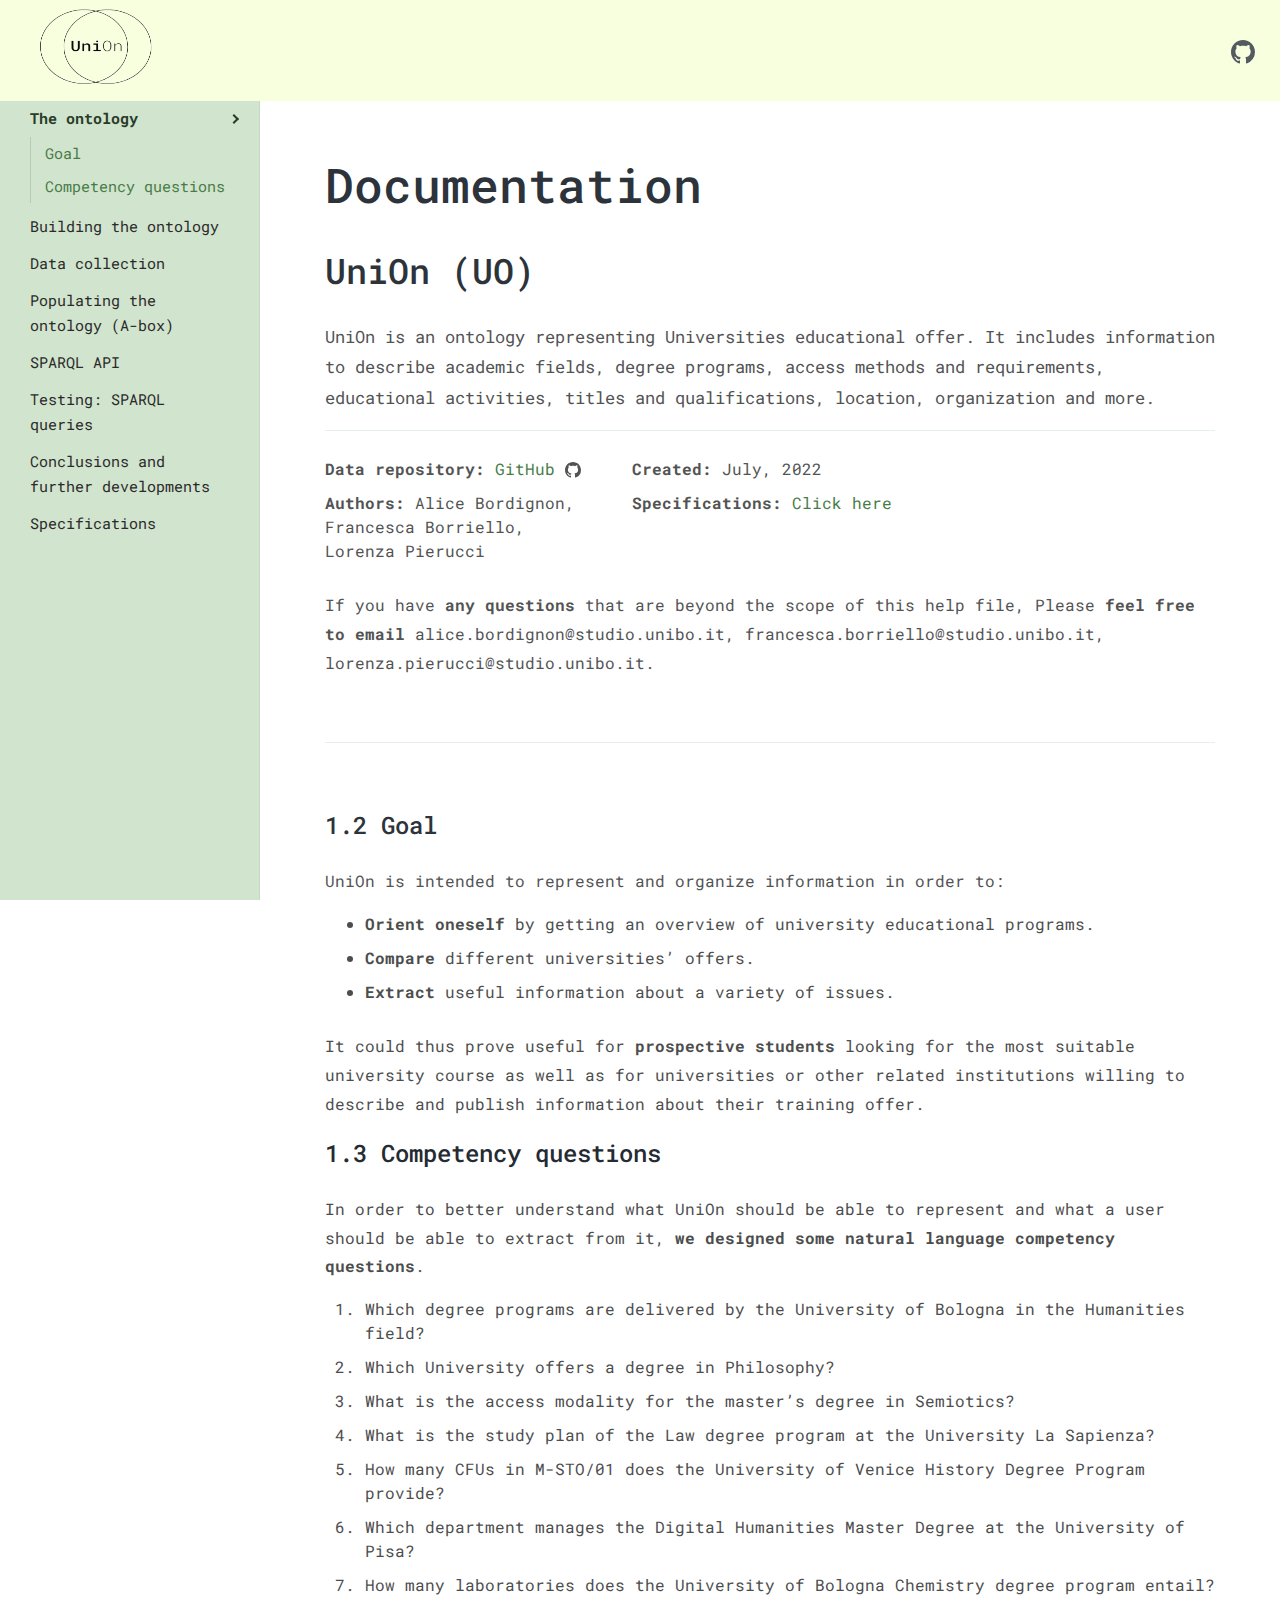
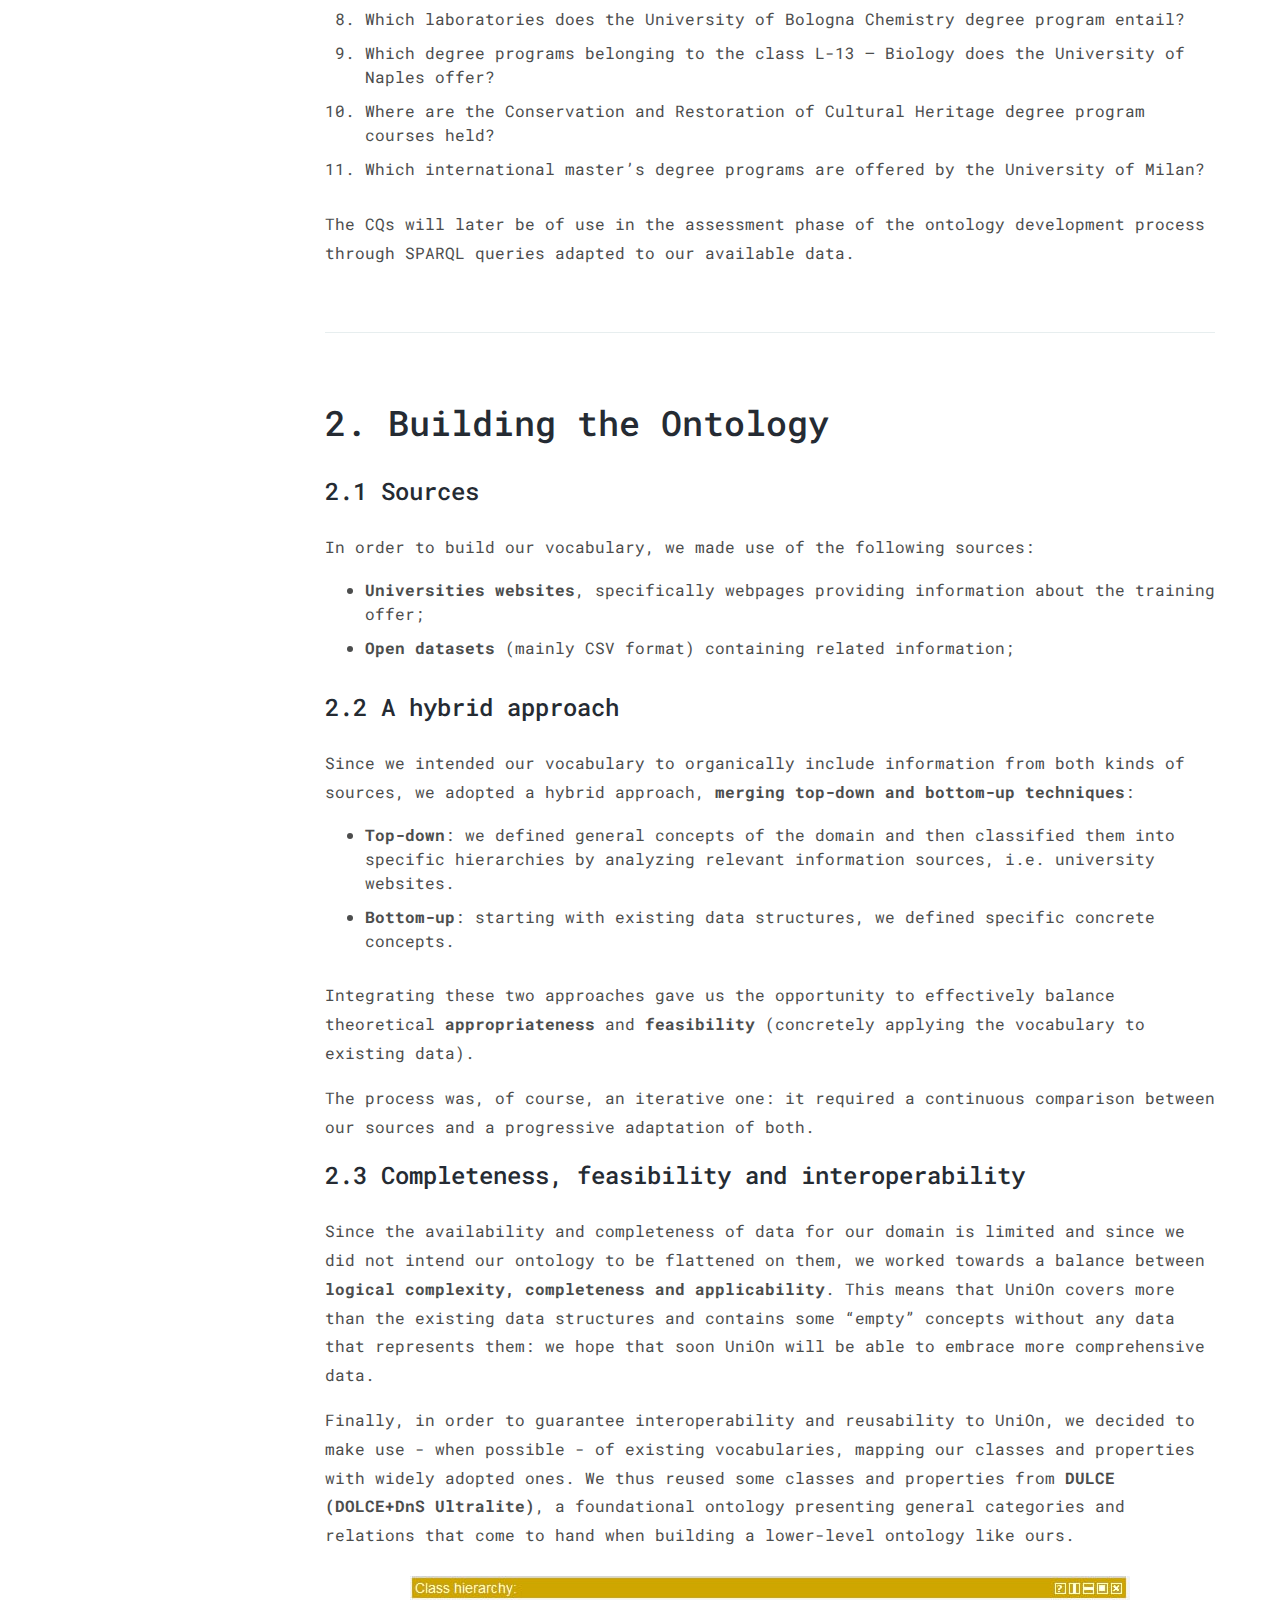
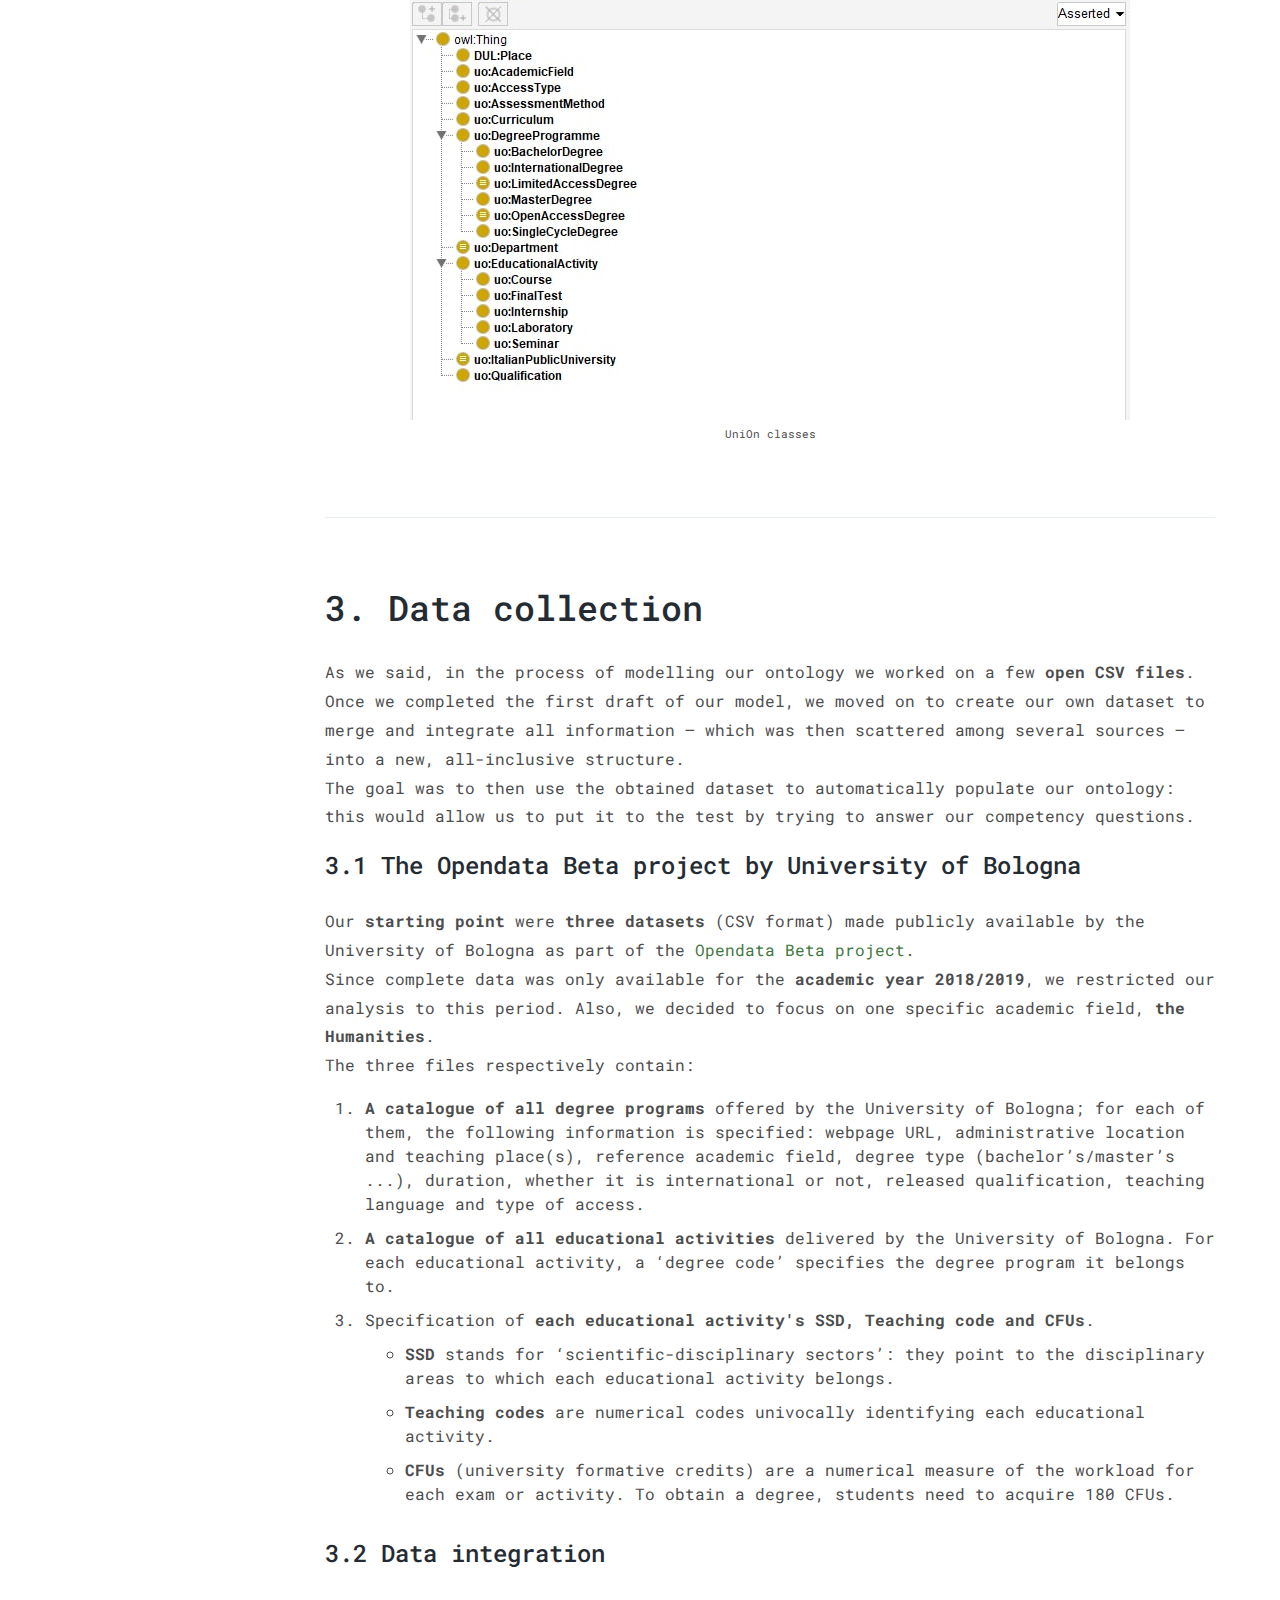
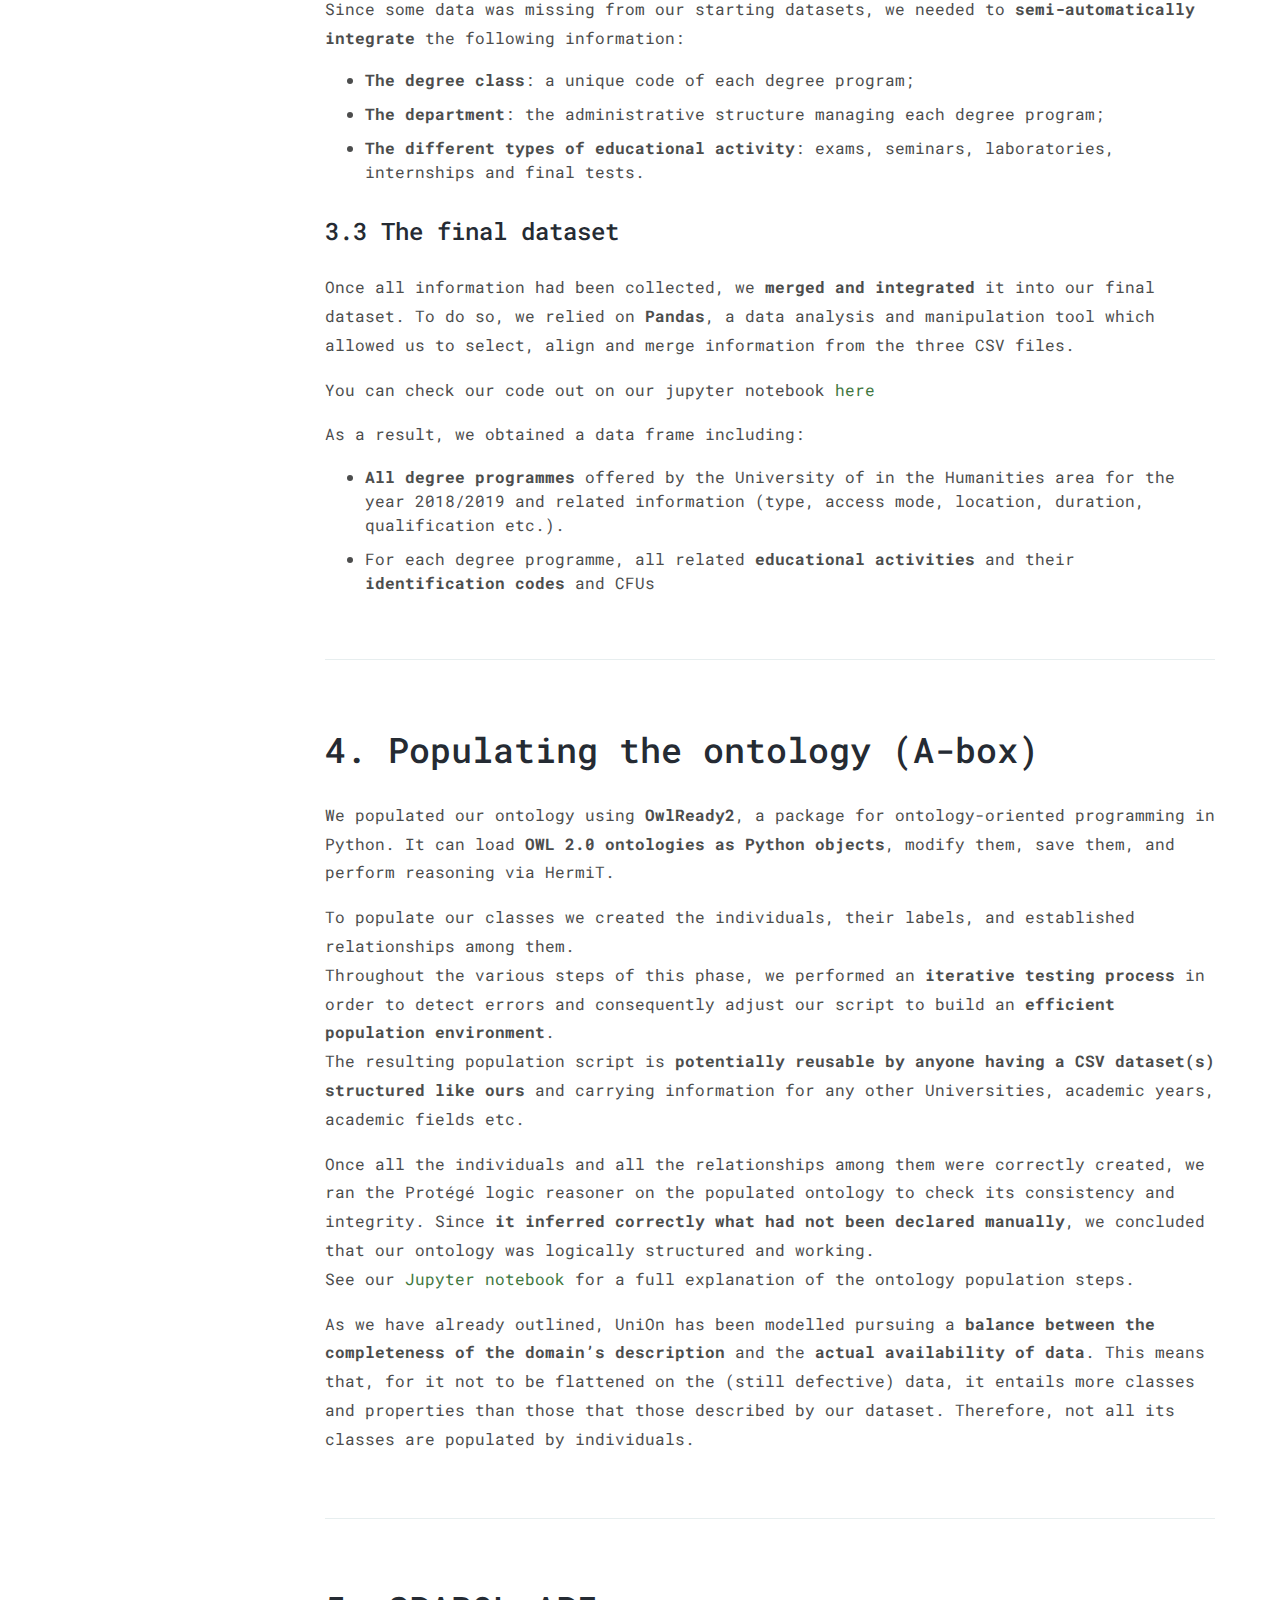
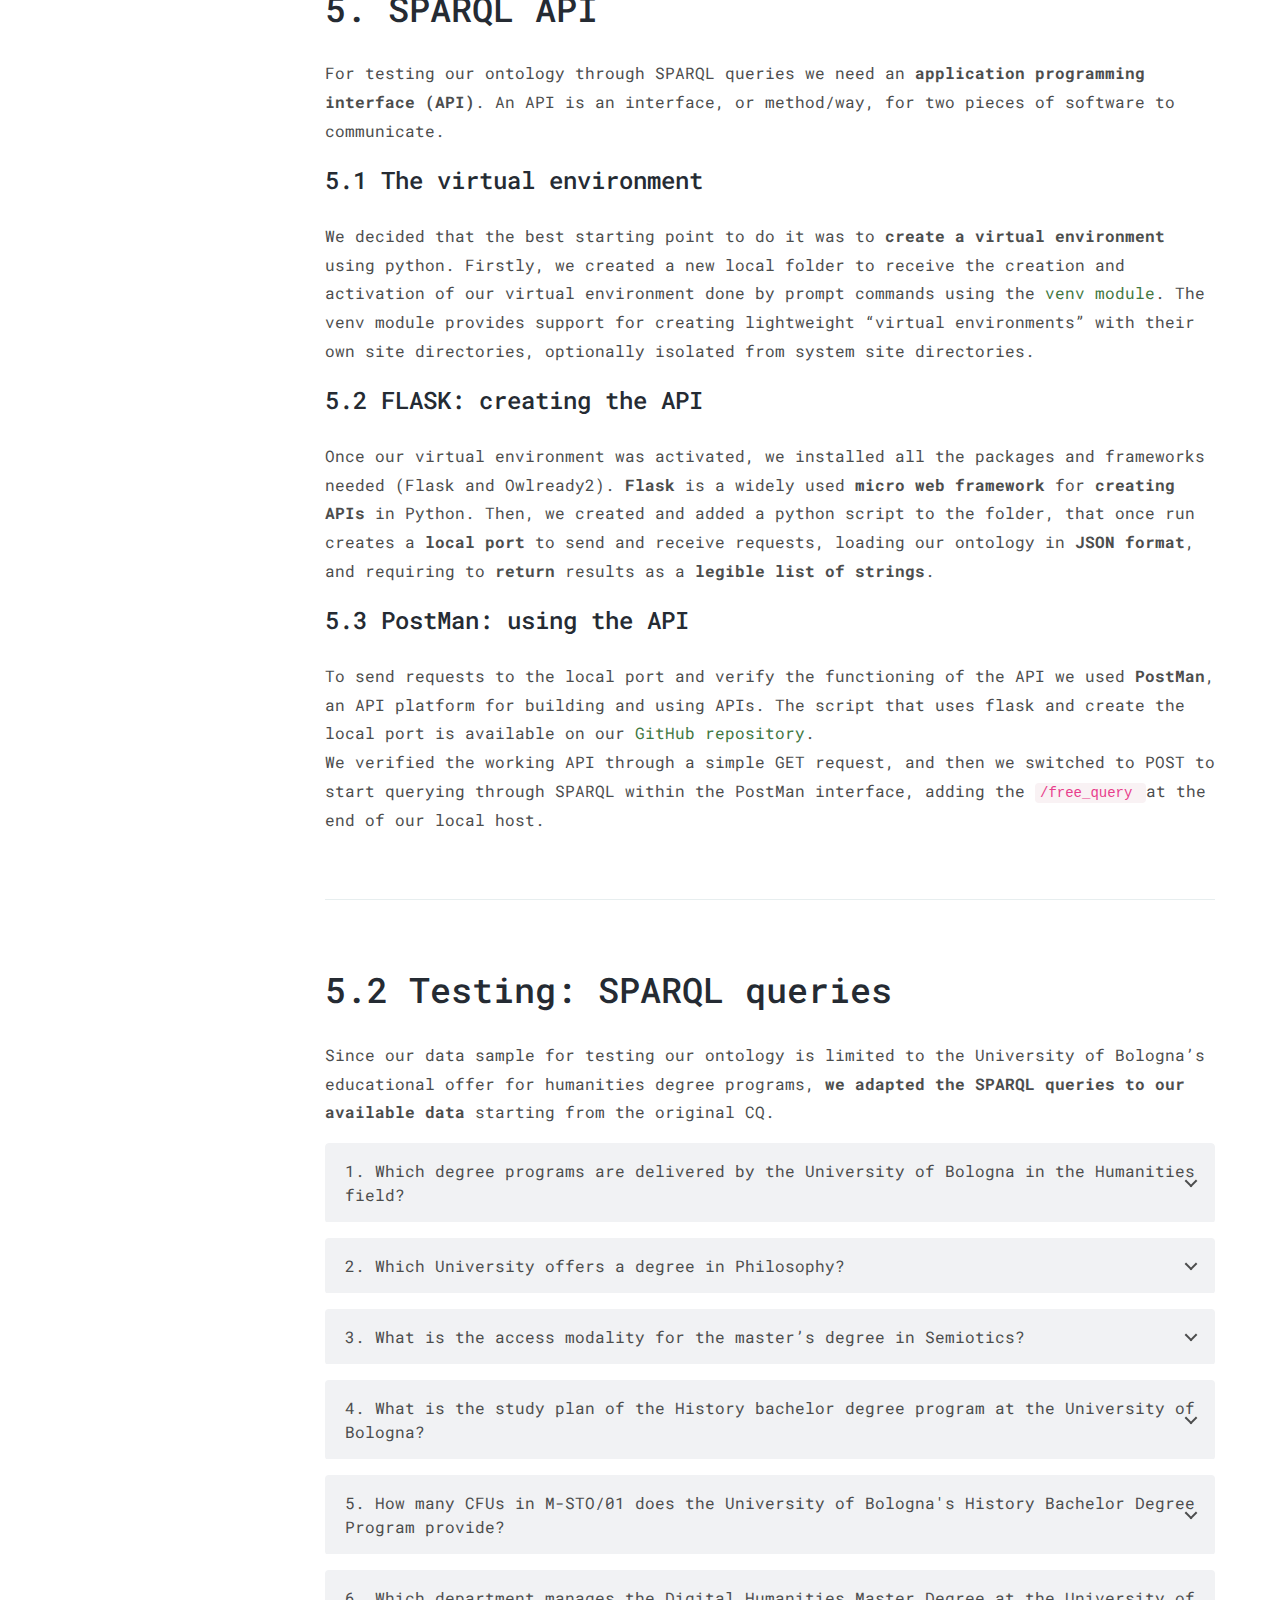
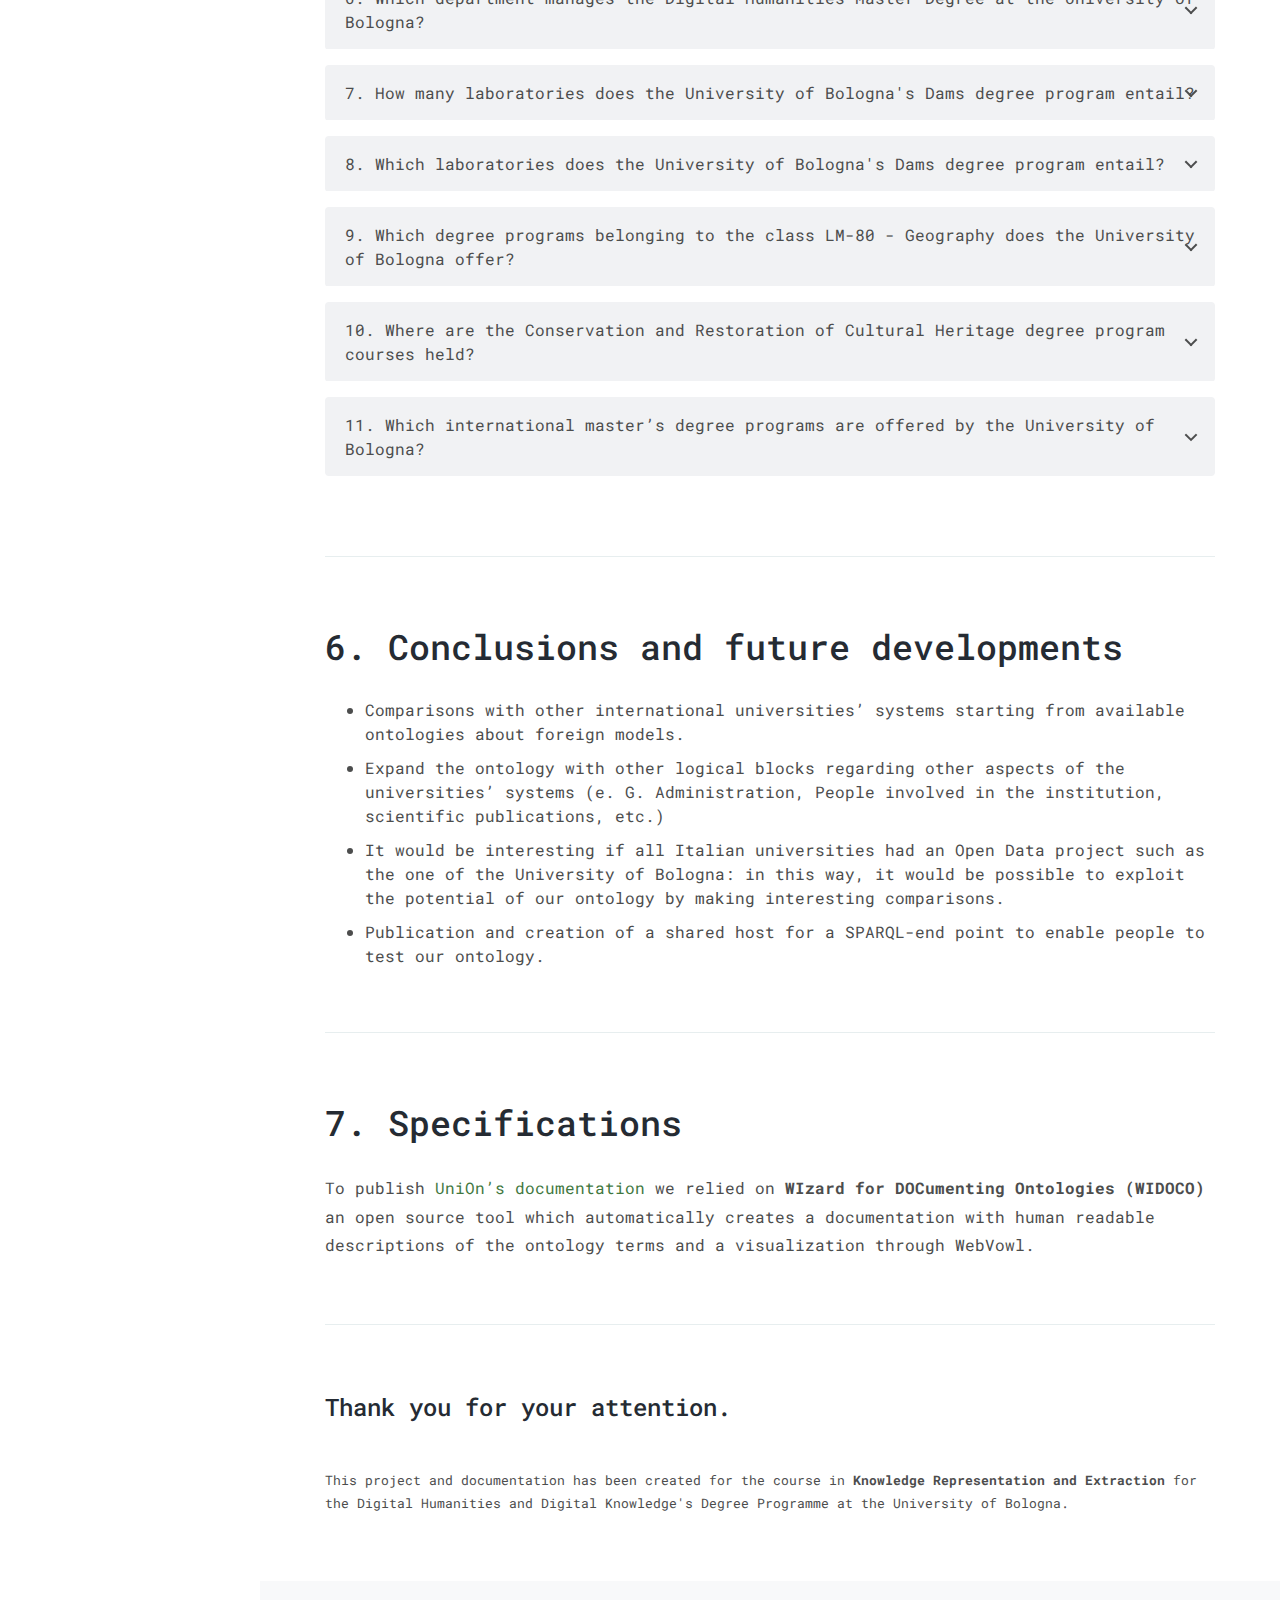
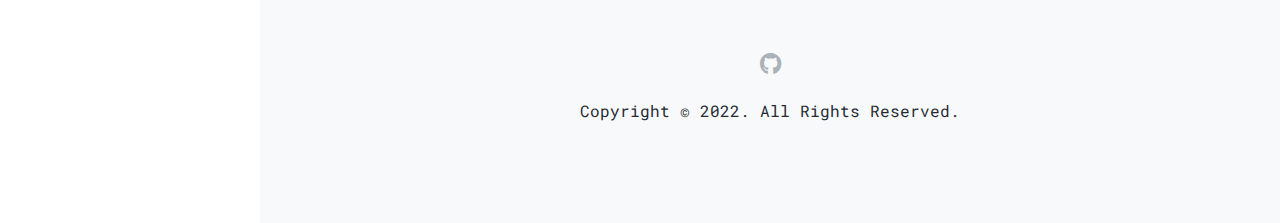
==== index.html @ f798b69e "WebSite update" ====
<!DOCTYPE html>
<html lang="en">
<head>
<meta charset="UTF-8" />
<meta http-equiv="X-UA-Compatible" content="IE=edge">
<meta name="viewport" content="width=device-width, initial-scale=1, minimum-scale=1.0, shrink-to-fit=no">
<link href="assets/images/favicon.png" rel="icon" />
<title>Documentation | UniOn, an ontology about italian universities educational offer</title>
<meta name="description" content="UniOn - an ontology about italian universities educational offer">
<meta name="author" content="harnishdesign.net">

<!-- Stylesheet
============================== -->
<!-- Bootstrap -->
<link rel="stylesheet" type="text/css" href="assets/vendor/bootstrap/css/bootstrap.min.css" />
<!-- Font Awesome Icon -->
<link rel="stylesheet" type="text/css" href="assets/vendor/font-awesome/css/all.min.css" />
<!-- Magnific Popup -->
<link rel="stylesheet" type="text/css" href="assets/vendor/magnific-popup/magnific-popup.min.css" />
<!-- Highlight Syntax -->
<link rel="stylesheet" type="text/css" href="assets/vendor/highlight.js/styles/github.css" />
<!-- Custom Stylesheet -->
<link rel="stylesheet" type="text/css" href="assets/css/stylesheet.css" />

<link rel="preconnect" href="https://fonts.googleapis.com">
<link rel="preconnect" href="https://fonts.gstatic.com" crossorigin>
<link href="https://fonts.googleapis.com/css2?family=Roboto+Mono:wght@300&display=swap" rel="stylesheet">
</head>

<body data-spy="scroll" data-target=".idocs-navigation" data-offset="125">

<!-- Preloader -->
<div class="preloader">
  <div class="lds-ellipsis">
    <div></div>
    <div></div>
    <div></div>
    <div></div>
  </div>
</div>
<!-- Preloader End -->

<!-- Document Wrapper
=============================== -->
<div id="main-wrapper">

  <!-- Header
  ============================ -->
  <header id="header" class="sticky-top">
    <!-- Navbar -->
    <nav class="primary-menu navbar navbar-expand-lg navbar-dropdown-dark">
      <div class="container-fluid">
        <!-- Sidebar Toggler -->
		<button id="sidebarCollapse" class="navbar-toggler d-block d-md-none" type="button"><span></span><span class="w-75"></span><span class="w-50"></span></button>

		<!-- Logo -->
        <a class="logo ml-md-3" href="index.html" title="UniOn"> <img src="assets/images/UniOnsenzabg.png" alt="UniOn" width="130px", height="100px", padding-left="100px";/> </a>
		<span class="text-2 ml-2"></span>


        <!-- Logo End -->

		<!-- Navbar Toggler -->
		<button class="navbar-toggler ml-auto" type="button" data-toggle="collapse" data-target="#header-nav"><span></span><span></span><span></span></button>

		<div id="header-nav" class="collapse navbar-collapse justify-content-end">
        </div>
        <ul class="social-icons social-icons-sm ml-lg-2 mr-2">
          <li class="social-icons-dribbble"><a data-toggle="tooltip" href="https://github.com/alicebordignon/UniOn" target="_blank" title="" data-original-title="GitHub"><svg xmlns="http://www.w3.org/2000/svg" width="24" height="24" fill="currentColor" class="bi bi-github" viewBox="0 0 16 16">
  <path d="M8 0C3.58 0 0 3.58 0 8c0 3.54 2.29 6.53 5.47 7.59.4.07.55-.17.55-.38 0-.19-.01-.82-.01-1.49-2.01.37-2.53-.49-2.69-.94-.09-.23-.48-.94-.82-1.13-.28-.15-.68-.52-.01-.53.63-.01 1.08.58 1.23.82.72 1.21 1.87.87 2.33.66.07-.52.28-.87.51-1.07-1.78-.2-3.64-.89-3.64-3.95 0-.87.31-1.59.82-2.15-.08-.2-.36-1.02.08-2.12 0 0 .67-.21 2.2.82.64-.18 1.32-.27 2-.27.68 0 1.36.09 2 .27 1.53-1.04 2.2-.82 2.2-.82.44 1.1.16 1.92.08 2.12.51.56.82 1.27.82 2.15 0 3.07-1.87 3.75-3.65 3.95.29.25.54.73.54 1.48 0 1.07-.01 1.93-.01 2.2 0 .21.15.46.55.38A8.012 8.012 0 0 0 16 8c0-4.42-3.58-8-8-8z"/>
</svg></a></li>
        </ul>
      </div>
    </nav>
    <!-- Navbar End -->
  </header>
  <!-- Header End -->

  <!-- Content
  ============================ -->
  <div id="content" role="main">

	<!-- Sidebar Navigation
	============================ -->
	<div class="idocs-navigation">
      <ul class="nav flex-column">
        <li class="nav-item"><a class="nav-link active" href="#idocs_start">The ontology</a>
          <ul class="nav flex-column">
            <li class="nav-item"><a class="nav-link" href="#idocs_installation">Goal</a></li>
            <li class="nav-item"><a class="nav-link" href="#idocs_html_structure">Competency questions</a></li>
          </ul>
        </li>
        <li class="nav-item"><a class="nav-link" href="#idocs_layout">Building the ontology</a>
          <ul class="nav flex-column">
			<li class="nav-item"><a class="nav-link" href="#idocs_header">Sources</a></li>
			<li class="nav-item"><a class="nav-link" href="#idocs_navbar">A hybrid approach</a></li>
			<li class="nav-item"><a class="nav-link" href="#idocs_sidebar">Completeness, feasibility and interoperability</a></li>
          </ul>
        </li>
        <li class="nav-item"><a class="nav-link" href="#idocs_content">Data collection</a>
			<ul class="nav flex-column">
            <li class="nav-item"><a class="nav-link" href="#idocs_typography">The Opendata Beta project</a></li>
            <li class="nav-item"><a class="nav-link" href="#idocs_code">Data integration</a></li>
            <li class="nav-item"><a class="nav-link" href="#idocs_table">The final dataset</a></li>
          </ul>
		</li>
        <li class="nav-item"><a class="nav-link" href="#idocs_components">Populating the ontology (A-box)</a>
        </li>
        <li class="nav-item"><a class="nav-link" href="#idocs_sparqlAPI">SPARQL API</a>
			<ul class="nav flex-column">
            <li class="nav-item"><a class="nav-link" href="#idocs_VE">The virtual environment</a></li>
            <li class="nav-item"><a class="nav-link" href="#idocs_SE">FLASK: creating the API</a></li>
            <li class="nav-item"><a class="nav-link" href="#idocs_PostMan">PostMan: using the API</a></li>
          </ul>
          <li class="nav-item"><a class="nav-link" href="#idocs_social_icon">Testing: SPARQL queries</a>
          </li>
          <li class="nav-item"><a class="nav-link" href="#idocs_conclusions">Conclusions and further developments</a>
          </li>
		      </li>
          <li class="nav-item"><a class="nav-link" href="#idocs_faq">Specifications</a>
          </li>
      </ul>

    </div>

    <!-- Docs Content
	============================ -->
    <div class="idocs-content">
      <div class="container">

        <!-- Getting Started
		============================ -->
        <section id="idocs_start">
        <h1>Documentation</h1>
        <h2>UniOn (UO)</h2>
        <p class="abstract">UniOn is an ontology representing Universities educational offer. It includes information to describe academic fields, degree programs, access methods and requirements, educational activities, titles and qualifications, location, organization and more.<p>
		<hr>
		<div class="row">
			<div class="col-sm-6 col-lg-4">
				<ul class="list-unstyled">
					<li><strong>Data repository:</strong><a href="https://github.com/alicebordignon/KRKE-RDF/tree/main/myDocumentation">    GitHub</a>
            <svg xmlns="http://www.w3.org/2000/svg" width="16" height="16" fill="currentColor" class="bi bi-github" viewBox="0 0 16 16">
              <path d="M8 0C3.58 0 0 3.58 0 8c0 3.54 2.29 6.53 5.47 7.59.4.07.55-.17.55-.38 0-.19-.01-.82-.01-1.49-2.01.37-2.53-.49-2.69-.94-.09-.23-.48-.94-.82-1.13-.28-.15-.68-.52-.01-.53.63-.01 1.08.58 1.23.82.72 1.21 1.87.87 2.33.66.07-.52.28-.87.51-1.07-1.78-.2-3.64-.89-3.64-3.95 0-.87.31-1.59.82-2.15-.08-.2-.36-1.02.08-2.12 0 0 .67-.21 2.2.82.64-.18 1.32-.27 2-.27.68 0 1.36.09 2 .27 1.53-1.04 2.2-.82 2.2-.82.44 1.1.16 1.92.08 2.12.51.56.82 1.27.82 2.15 0 3.07-1.87 3.75-3.65 3.95.29.25.54.73.54 1.48 0 1.07-.01 1.93-.01 2.2 0 .21.15.46.55.38A8.012 8.012 0 0 0 16 8c0-4.42-3.58-8-8-8z"/></svg>

            </li>
					<li><strong>Authors:</strong>   Alice Bordignon, Francesca Borriello, Lorenza Pierucci</a></li>
				</ul>
			</div>
			<div class="col-sm-6 col-lg-4">
				<ul class="list-unstyled">
					<li><strong class="font-weight-700">Created:</strong> July, 2022</li>
					<li><strong>Specifications:</strong>  <a href="./myDocumentation/index-en.html">Click here</a></li>
				</ul>
			</div>
		</div>
        <p>If you have <b>any questions</b> that are beyond the scope of this help file, Please <b>feel free to email</b> alice.bordignon@studio.unibo.it, francesca.borriello@studio.unibo.it, lorenza.pierucci@studio.unibo.it</a>.</p>
        </section>

		<hr class="divider">

        <!-- Installation
		============================ -->
        <section id="idocs_installation">
          <h4>1.2 Goal</h4>
          <p>UniOn is intended to represent and organize information in order to:</p>
            <ul>
                <li><b>Orient oneself</b> by getting an overview of university educational programs.</li>
                <li><b>Compare</b> different universities’ offers.</li>
                <li><b>Extract</b> useful information about a variety of issues.</li>
            </ul>
          <p>It could thus prove useful for <b>prospective students</b> looking for the most suitable university course as well as for universities or other related institutions willing to describe and publish information about their training offer.
          </p>
        </section>

        <!-- HTML Structure
		============================ -->
        <section id="idocs_html_structure">
          <h4>1.3 Competency questions</h4>
          <p>In order to better understand what UniOn should be able to represent and what a user should be able to extract from it, <b>we designed some natural language competency questions</b>.</p>
          <ol>
            <li>Which degree programs are delivered by the University of Bologna in the Humanities field?</li>
            <li>Which University offers a degree in Philosophy?</li>
            <li>What is the access modality for the master’s degree in Semiotics?</li>
            <li>What is the study plan of the Law degree program at the University La Sapienza?</li>
            <li>How many CFUs in M-STO/01 does the University of Venice History Degree Program provide?</li>
            <li>Which department manages the Digital Humanities Master Degree at the University of Pisa?</li>
            <li>How many laboratories does the University of Bologna Chemistry degree program entail?</li>
            <li>Which laboratories does the University of Bologna Chemistry degree program entail?</li>
            <li>Which degree programs belonging to the class L-13 – Biology does the University of Naples offer?</li>
            <li>Where are the Conservation and Restoration of Cultural Heritage degree program courses held?</li>
            <li>Which international master’s degree programs are offered by the University of Milan?</li>
          </ol>
          <p>The CQs will later be of use in the assessment phase of the ontology development process through SPARQL queries adapted to our available data.</p>
        </section>

		<hr class="divider">

		<!-- Layout
		============================ -->
        <section id="idocs_layout">
          <h2>2. Building the Ontology</h2>
        </section>

        <!-- Header
		============================ -->
        <section id="idocs_header">
          <h4>2.1 Sources</h4>
          <p>In order to build our vocabulary, we made use of the following sources:</p>
          <ul>
            <li><b>Universities websites</b>, specifically webpages providing information about the training offer;</li>
            <li><b>Open datasets</b> (mainly CSV format) containing related information;</li>
          </ul>

        </section>

		<!-- Navbar
		============================ -->
        <section id="idocs_navbar">
          <h4>2.2 A hybrid approach</h4>
		  <p>Since we intended our vocabulary to organically include information from both kinds of sources, we adopted a hybrid approach, <b>merging top-down and bottom-up techniques</b>:</p>
		  <ul>
        <li><b>Top-down</b>: we defined general concepts of the domain and then classified them into specific hierarchies by analyzing relevant information sources, i.e. university websites.</li>
        <li><b>Bottom-up</b>: starting with existing data structures, we defined specific concrete concepts.</li>
      </ul>
      <p>Integrating these two approaches gave us the opportunity to effectively balance theoretical <b>appropriateness</b> and <b>feasibility</b> (concretely applying the vocabulary to existing data). </p>
      <p>The process was, of course, an iterative one: it required a continuous comparison between our sources and a progressive adaptation of both. </p>
        </section>


		<!-- Sidebar
		============================ -->
        <section id="idocs_sidebar">
          <h4>2.3 Completeness, feasibility and interoperability</h4>
          <p>Since the availability and completeness of data for our domain is limited and since we did not intend our ontology to be flattened on them, we worked towards a balance between <b>logical complexity, completeness and applicability</b>. This means that UniOn covers more than the existing data structures and contains some “empty” concepts without any data that represents them: we hope that soon UniOn will be able to embrace more comprehensive data.</p>
          <p>Finally, in order to guarantee interoperability and reusability to UniOn, we decided to make use - when possible - of existing vocabularies, mapping our classes and properties with widely adopted ones. We thus reused some classes and properties from <b>DULCE (DOLCE+DnS Ultralite)</b>, a foundational ontology presenting general categories and relations that come to hand when building a lower-level ontology like ours. </p>
		    </section>
        <div class=image>
           <img src="assets/images/ontologyclasses.jpg" alt="UniOn Classes">
           <figcaption>UniOn classes</figcaption>
       </div>

		<hr class="divider">

		<!-- Content
		============================ -->
        <section id="idocs_content">
          <h2>3. Data collection</h2>
          <p> As we said, in the process of modelling our ontology we worked on a few <b>open CSV files</b>. Once we completed the first draft of our model, we moved on to create our own dataset to merge and integrate all information – which was then scattered among several sources – into a new, all-inclusive structure. <br>
            The goal was to then use the obtained dataset to automatically populate our ontology: this would allow us to put it to the test by trying to answer our competency questions.</p>
        </section>

		<!-- Typography
		============================ -->
		<section id="idocs_typography">
		  <h4>3.1 The Opendata Beta project by University of Bologna</h4>
		  <p>Our <b>starting point</b> were <b>three datasets</b> (CSV format) made publicly available by the University of Bologna as part of the <a href="https://dati.unibo.it/dataset">Opendata Beta project</a>. <br>
        Since complete data was only available for the <b>academic year 2018/2019</b>, we restricted our analysis to this period. Also, we decided to focus on one specific academic field, <b>the Humanities</b>.<br>
        The three files respectively contain:</p>
      <ol>
        <li><b>A catalogue of all degree programs</b> offered by the University of Bologna; for each of them, the following information is specified: webpage URL, administrative location and teaching place(s), reference academic field, degree type (bachelor’s/master’s ...), duration, whether it is international or not, released qualification, teaching language and type of access.</li>
        <li><b>A catalogue of all educational activities</b> delivered by the University of Bologna. For each educational activity, a ‘degree code’ specifies the degree program it belongs to.</li>
        <li>Specification of <b>each educational activity's SSD, Teaching code and CFUs</b>.</li>
            <ul>
              <li><b>SSD</b> stands for ‘scientific-disciplinary sectors’: they point to the disciplinary areas to which each educational activity belongs.</li>
              <li><b>Teaching codes</b> are numerical codes univocally identifying each educational activity.</li>
              <li><b>CFUs</b> (university formative credits) are a numerical measure of the workload for each exam or activity. To obtain a degree, students need to acquire 180 CFUs.</li>
            </ul>
        </li>
		</section>

		<!-- Code
		============================ -->
		<section id="idocs_code">
		  <h4>3.2 Data integration</h4>
		  <p>Since some data was missing from our starting datasets, we needed to <b>semi-automatically integrate</b> the following information:</p>
        <ul>
          <li><b>The degree class</b>: a unique code of each degree program;</li>
          <li><b>The department</b>: the administrative structure managing each degree program;</li>
          <li><b>The different types of educational activity</b>: exams, seminars, laboratories, internships and final tests.</li>
        </ul>
      </section>

		<!-- Table
		============================ -->
		<section id="idocs_table">
		<h4>3.3 The final dataset</h4>
		<p>Once all information had been collected, we <b>merged and integrated</b> it into our final dataset. To do so, we relied on <b>Pandas</b>, a data analysis and manipulation tool which allowed us to select, align and merge information from the three CSV files.</p>
    <p>You can check our code out on our jupyter notebook <a href="https://github.com/alicebordignon/KRKE-RDF/blob/main/DataCollection.ipynb">here</a>
		<p>As a result, we obtained a data frame including:</p>
    <ul>
      <li><b>All degree programmes</b> offered by the University of in the Humanities area for the year 2018/2019 and related information (type, access mode, location, duration, qualification etc.).</li>
      <li>For each degree programme, all related <b>educational activities</b> and their <b>identification codes</b> and CFUs</li>
    </ul>
</section>

		<hr class="divider">

		  <!-- Components
		  ============================ -->
		  <section id="idocs_components">
            <h2>4. Populating the ontology (A-box)</h2>
			<p>We populated our ontology using <b>OwlReady2</b>, a package for ontology-oriented programming in Python. It can load <b>OWL 2.0 ontologies as Python objects</b>, modify them, save them, and perform reasoning via HermiT.
      </p>
			<p>To populate our classes we created the individuals, their labels, and established relationships among them. <br>Throughout the various steps of this phase, we performed an <b>iterative testing process</b> in order to detect errors and consequently adjust our script to build an <b>efficient population environment</b>. <br>
        The resulting population script is <b>potentially reusable by anyone having a CSV dataset(s) structured like ours</b> and carrying information for any other Universities, academic years, academic fields etc.</p>
			<p>Once all the individuals and all the relationships among them were correctly created, we ran the Protégé logic reasoner on the populated ontology to check its consistency and integrity. Since <b>it inferred correctly what had not been declared manually</b>, we concluded that our ontology was logically structured and working.</br>
      See our <a href="https://github.com/alicebordignon/KRKE-RDF/blob/main/OntologyPopulation.ipynb">Jupyter notebook</a> for a full explanation of the ontology population steps.</p>
      <p>As we have already outlined, UniOn has been modelled pursuing a <b>balance between the completeness of the domain’s description</b> and the <b>actual availability of data</b>. This means that, for it not to be flattened on the (still defective) data, it entails more classes and properties than those that those described by our dataset. Therefore, not all its classes are populated by individuals.</p>
    </section>

    		<hr class="divider">
		  <!-- SPARQL
		  ============================ -->
		  <section id="idocs_sparqlAPI">
            <h2>5. SPARQL API</h2>
            <p> For testing our ontology through SPARQL queries we need an <b>application programming interface (API)</b>. An API is an interface, or method/way, for two pieces of software to communicate.
            </p>

  </section>
    <section id="idocs_VE">
			<h4>5.1 The virtual environment</h4>
      <p>We decided that the best starting point to do it was to <b>create a virtual environment</b> using python. Firstly, we created a new local folder to receive the creation and activation of our virtual environment done by prompt commands using the <a href="https://docs.python.org/3/library/venv.html">venv module</a>. The venv module provides support for creating lightweight “virtual environments” with their own site directories, optionally isolated from system site directories.
    </p>
    </section>
    <section id="idocs_SE">
      <h4>5.2 FLASK: creating the API</h4>
      <p>Once our virtual environment was activated, we installed all the packages and frameworks needed (Flask and Owlready2). <b>Flask</b> is a widely used <b>micro web framework</b> for <b>creating APIs</b> in Python. Then, we created and added a python script to the folder, that once run creates a <b>local port</b> to send and receive requests, loading our ontology in <b>JSON format</b>, and requiring to <b>return</b> results as a <b>legible list of strings</b>.
      </p>
    </section>
    <section id="idocs_PostMan">
			<h4>5.3 PostMan: using the API</h4>
      <p>To send requests to the local port and verify the functioning of the API we used <b>PostMan</b>, an API platform for building and using APIs. The script that uses flask and create the local port is available on our <a href="https://github.com/alicebordignon/UniOn">GitHub repository</a>.<br>
        We verified the working API through a simple GET request, and then we switched to POST to start querying through SPARQL within the PostMan interface, adding the <code>/free_query </code> at the end of our local host.
    </p>
    </section>

		  <hr class="divider">

          <!-- Social Icon
		  ============================ -->
		  <section id="idocs_social_icon">
            <h2>5.2 Testing: SPARQL queries</h2>
            <p>Since our data sample for testing our ontology is limited to the University of Bologna’s educational offer for humanities degree programs, <b>we adapted the SPARQL queries to our available data</b> starting from the original CQ.
            </p>

            <div class="row">
                <div class="col-lg-12">
                  <div class="accordion accordion-alterate arrow-right" id="popularTopics">
                    <div class="card">
                      <div class="card-header" id="heading1">
                        <h5 class="mb-0"> <a href="#" class="collapsed" data-toggle="collapse" data-target="#collapse1" aria-expanded="false" aria-controls="collapse1">1. Which degree programs are delivered by the University of Bologna in the Humanities field?</a> </h5>
                      </div>
                      <div id="collapse1" class="collapse" aria-labelledby="heading1" data-parent="#popularTopics">
                        <div class="card-body">
                          <pre><code class="language-sql">
                              PREFIX rdf: &lt;http://www.w3.org/1999/02/22-rdf-syntax-ns#&gt;
                              PREFIX owl: &lt;http://www.w3.org/2002/07/owl#&gt;
                              PREFIX rdfs: &lt;http://www.w3.org/2000/01/rdf-schema#&gt;
                              PREFIX uo: &lt;http://purl.org/ontology/UniOn#&gt;</span>
                              SELECT ?DegreeProgrammeLabel (COUNT(?DegreeProgrammeLabel) as ?DegreeCount)
                              WHERE {
                              ?DegreeProgramme uo:isDeliveredBy ?ItalianUniversity ;
                                               uo:hasAcademicField ?AcademicField .
                              ?ItalianUniversity rdfs:label "University of Bologna" .
                              ?AcademicField rdfs:label "Studi umanistici" .

                              OPTIONAL { ?DegreeProgramme rdfs:label ?DegreeProgrammeLabel}
                              }
                              GROUP BY ?DegreeProgrammeLabel
                              ORDER BY DESC(?DegreeCount)
                          </code></pre>
                          <code>
                                "response": "[['Filosofia', 2], ['Storia', 1], ['Semiotica', 1], ['Scienze storiche e orientalistiche', 1], ['Scienze filosofiche', 1], ['Scienze della comunicazione', 1], ['Scienze del libro e del documento', 1], ['Lettere', 1], ['Italianistica, culture letterarie europee, scienze linguistiche', 1], ['Geografia e processi territoriali', 1], ['Filologia, letteratura e tradizione classica', 1], ['Fashion culture and management', 1], ['Discipline della musica e del teatro', 1], ['Digital humanities and digital knowledge', 1], ['Dams - discipline delle arti, della musica  e dello spettacolo', 1], ['Culture e tecniche della moda', 1], ['Conservazione e restauro dei beni culturali (abilitante ai sensi del d. lgs n. 42', 1], ['Cinema, televisione e produzione multimediale', 1], ['Beni culturali', 1], ['Beni archeologici, artistici e del paesaggio: storia, tutela e valorizzazione', 1], ['Arti visive', 1], ['Archeologia e culture del mondo antico', 1], [\"Antropologia, religioni, civilta' orientali\", 1], ['Antropologia culturale ed etnologia', 1]]"
                          </code>
                        </div>
                      </div>
                    </div>
                    <div class="card">
                      <div class="card-header" id="heading2">
                        <h5 class="mb-0"> <a href="#" class="collapsed" data-toggle="collapse" data-target="#collapse2" aria-expanded="false" aria-controls="collapse2">2. Which University offers a degree in Philosophy?</a> </h5>
                      </div>
                      <div id="collapse2" class="collapse" aria-labelledby="heading2" data-parent="#popularTopics">
                        <div class="card-body">
                          <pre><code class="language-sql">
                              PREFIX rdf: &lt;http://www.w3.org/1999/02/22-rdf-syntax-ns#&gt;
                              PREFIX owl: &lt;http://www.w3.org/2002/07/owl#&gt;
                              PREFIX rdfs: &lt;http://www.w3.org/2000/01/rdf-schema#&gt;
                              PREFIX uo: &lt;http://purl.org/ontology/UniOn#&gt;</span>
                              SELECT DISTINCT ?UniversityLabel
                              WHERE {
                              ?DegreeProgramme uo:isDeliveredBy ?University .
                              ?DegreeProgramme rdfs:label "Filosofia" .

                              OPTIONAL { ?University rdfs:label ?UniversityLabel}
                              }
                          </code></pre>
                          <code>
                              "response": "[['University of Bologna']]"
                          </code>
                         </div>
                      </div>
                    </div>
                    <div class="card">
                      <div class="card-header" id="heading3">
                        <h5 class="mb-0"> <a href="#" class="collapsed" data-toggle="collapse" data-target="#collapse3" aria-expanded="false" aria-controls="collapse3">3. What is the access modality for the master’s degree in Semiotics?</a> </h5>
                      </div>
                      <div id="collapse3" class="collapse" aria-labelledby="heading3" data-parent="#popularTopics">
                        <div class="card-body">
                          <pre><code class="language-sql">
                              PREFIX rdf: &lt;http://www.w3.org/1999/02/22-rdf-syntax-ns#&gt;
                              PREFIX owl: &lt;http://www.w3.org/2002/07/owl#&gt;
                              PREFIX rdfs: &lt;http://www.w3.org/2000/01/rdf-schema#&gt;
                              PREFIX uo: &lt;http://purl.org/ontology/UniOn#&gt;</span>
                              SELECT ?AccessTypeLabel
                              WHERE {
                              ?DegreeProgramme uo:hasAccessType ?AccessType .
                              ?DegreeProgramme rdfs:label "Semiotica" .

                              OPTIONAL { ?AccessType rdfs:label ?AccessTypeLabel}
                              }
                          </code></pre>
                          <code>
                              "response": "[['Open Access']]"
                          </code>
                        </div>
                      </div>
                    </div>
                    <div class="card">
                      <div class="card-header" id="heading4">
                        <h5 class="mb-0"><a href="#" class="collapsed" data-toggle="collapse" data-target="#collapse4" aria-expanded="false" aria-controls="collapse4">4. What is the study plan of the History bachelor degree program at the University of Bologna?</a> </h5>
                      </div>
                      <div id="collapse4" class="collapse" aria-labelledby="heading4" data-parent="#popularTopics">
                        <div class="card-body">
                          <pre><code class="language-sql">
                              PREFIX rdf: &lt;http://www.w3.org/1999/02/22-rdf-syntax-ns#&gt;
                              PREFIX owl: &lt;http://www.w3.org/2002/07/owl#&gt;
                              PREFIX rdfs: &lt;http://www.w3.org/2000/01/rdf-schema#&gt;
                              PREFIX uo: &lt;http://purl.org/ontology/UniOn#&gt;</span>
                              SELECT ?EducationalActivityLabel
                              WHERE {
                              ?DegreeProgramme uo:hasEducationalActivity ?EducationalActivity ;
                                               rdfs:label "Storia" ;
                                               a uo:BachelorDegree .

                              OPTIONAL { ?EducationalActivity rdfs:label ?EducationalActivityLabel}
                              }
                          </code></pre>
                          <code>
                                  "response": "[['ANTROPOLOGIA CULTURALE (1)'], ['ANTROPOLOGIA SOCIALE (1)'], ['ARCHEOLOGIA DEL PAESAGGIO (1)'], [\"ARCHEOLOGIA E STORIA DELL'ARTE DEL MEDIOEVO (1)\"], [\"ARCHEOLOGIA E STORIA DELL'ARTE GRECA (1)\"], [\"ARCHEOLOGIA E STORIA DELL'ARTE ROMANA (1)\"], ['ARCHEOLOGIA TARDOANTICA (1)'], ['ARCHIVISTICA (1)'], ['CULTURA E LINGUA ARMENA (1)'], ['DIDATTICA DELLA STORIA (1)'], ['EPIGRAFIA E ISTITUZIONI GRECHE'], ['EPIGRAFIA E ISTITUZIONI ROMANE'], ['EPIGRAFIA GRECA (1)'], ['EPIGRAFIA ROMANA (1)'], ['ESEGESI DELLE FONTI STORICHE MEDIEVALI (1)'], ['ESTETICA'], ['FILOSOFIA DELLA SCIENZA'], ['FILOSOFIA MORALE'], ['FILOSOFIA TEORETICA'], ['GEOGRAFIA (1)'], ['INFORMATICA DI BASE'], [\"INTRODUZIONE ALL'ETRUSCOLOGIA (1)\"], ['ISTITUZIONI E ANTICHITÀ MEDIEVALI (1)'], ['ISTITUZIONI GRECHE (1)'], ['ISTITUZIONI ROMANE (1)'], ['LABORATORIO (1)'], ['LETTERATURA GRECA (1)'], ['LETTERATURA ITALIANA'], ['LETTERATURA ITALIANA CONTEMPORANEA (1)'], ['LETTERATURA LATINA (1)'], ['LINGUA LATINA (1)'], ['METODOLOGIA DELLA RICERCA ARCHEOLOGICA (1)'], ['NUMISMATICA (1)'], ['PALEOGRAFIA LATINA E DIPLOMATICA (1)'], ['PAPIROLOGIA (1)'], ['PEDAGOGIA GENERALE'], ['PROVA FINALE'], ['RELIGIONI DEL MONDO CLASSICO (1)'], ['SEMINARI (1)'], ['STORIA, SOCIETÀ E FAMIGLIA'], ['STORIA CONTEMPORANEA'], ['STORIA DEI PAESI ISLAMICI (1)'], [\"STORIA DELL'ALIMENTAZIONE (1)\"], [\"STORIA DELL'ARTE CONTEMPORANEA (1)\"], [\"STORIA DELL'ARTE MEDIEVALE (1)\"], [\"STORIA DELL'ARTE MODERNA (1)\"], [\"STORIA DELL'EBRAISMO (1)\"], [\"STORIA DELL'EDITORIA (1)\"], [\"STORIA DELL'EMILIA ROMAGNA NELL'ANTICHITÀ (1)\"], [\"STORIA DELL'ITALIA CONTEMPORANEA (1)\"], ['STORIA DELLA CHIESA MEDIEVALE (1)'], ['STORIA DELLA FILOSOFIA'], ['STORIA DELLA LINGUA ITALIANA (1)'], ['STORIA DELLA SCIENZA E DELLE TECNICHE'], ['STORIA DELLA STORIOGRAFIA MEDIEVALE (1)'], ['STORIA DELLA TARDA ANTICHITÀ (1)'], ['STORIA DELLE DONNE (1)'], ['STORIA DELLE DONNE E DI GENERE NEL MEDIOEVO (1)'], ['STORIA DELLE DONNE NEL MONDO CLASSICO (1)'], ['STORIA DELLE DOTTRINE POLITICHE'], ['STORIA DELLE ISTITUZIONI POLITICHE'], ['STORIA DELLE RELIGIONI (1)'], ['STORIA DELLE UNIVERSITÀ NEL MEDIOEVO (1)'], ['STORIA DEL CRISTIANESIMO (1)'], ['STORIA DEL LIBRO E BIBLIOTECONOMIA (1)'], ['STORIA DEL PENSIERO POLITICO MEDIEVALE (1)'], ['STORIA ECONOMICA'], ['STORIA ECONOMICA DEL MEDIOEVO (1)'], ['STORIA E ISTITUZIONI DELLA CHIESA ORTODOSSA (1)'], ['STORIA GRECA'], ['STORIA MEDIEVALE'], ['STORIA MODERNA'], ['STORIA ROMANA'], ['STORIA SOCIALE DEL MEDIOEVO (1)'], ['STORIA SOCIALE DEL MONDO ANTICO (1)'], ['STORIOGRAFIA ANTICA (1)'], ['TIROCINIO (1)']]"
                          </code>
                        </div>
                      </div>
                    </div>
                    <div class="card">
                      <div class="card-header" id="heading5">
                        <h5 class="mb-0"> <a href="#" class="collapsed" data-toggle="collapse" data-target="#collapse5" aria-expanded="false" aria-controls="collapse5">5. How many CFUs in M-STO/01 does the University of Bologna's History Bachelor Degree Program provide?</a> </h5>
                      </div>
                      <div id="collapse5" class="collapse" aria-labelledby="heading5" data-parent="#popularTopics">
                        <div class="card-body">
                          <pre><code class="language-sql">
                              PREFIX rdf: &lt;http://www.w3.org/1999/02/22-rdf-syntax-ns#&gt;
                              PREFIX owl: &lt;http://www.w3.org/2002/07/owl#&gt;
                              PREFIX rdfs: &lt;http://www.w3.org/2000/01/rdf-schema#&gt;
                              PREFIX uo: &lt;http://purl.org/ontology/UniOn#&gt;</span>
                              SELECT (SUM(?CFUofEducation) as ?CFU)
                              WHERE {
                              ?DegreeProgramme a uo:BachelorDegree ;
                                               uo:hasEducationalActivity ?EducationalActivity ;
                                               rdfs:label "Storia" .
                              ?EducationalActivity uo:hasSsd "M-STO/01" .
                              ?EducationalActivity uo:hasCfu ?CFUofEducation .
                              }
                          </code></pre>
                          <code>
                              "response": "[[66]]"
                          </code>
                        </div>
                      </div>
                    </div>
                    <div class="card">
                      <div class="card-header" id="heading6">
                        <h5 class="mb-0"> <a href="#" class="collapsed" data-toggle="collapse" data-target="#collapse6" aria-expanded="false" aria-controls="collapse6">6. Which department manages the Digital Humanities Master Degree at the University of Bologna?</a> </h5>
                      </div>
                      <div id="collapse6" class="collapse" aria-labelledby="heading6" data-parent="#popularTopics">
                        <div class="card-body">
                          <pre><code class="language-sql">
                              PREFIX rdf: &lt;http://www.w3.org/1999/02/22-rdf-syntax-ns#&gt;
                              PREFIX owl: &lt;http://www.w3.org/2002/07/owl#&gt;
                              PREFIX rdfs: &lt;http://www.w3.org/2000/01/rdf-schema#&gt;
                              PREFIX uo: &lt;http://purl.org/ontology/UniOn#&gt;</span>
                              SELECT ?DepartmentLabel
                              WHERE {
                              ?DegreeProgramme uo:isManagedBy ?Department ;
                                               rdfs:label "Digital humanities and digital knowledge" ;
                                               a uo:MasterDegree .

                              OPTIONAL { ?Department rdfs:label ?DepartmentLabel }
                              }
                          </code></pre>
                          <code>
                               "response": "[['Filologia Classica e Italianistica - FICLIT']]"
                          </code>
                        </div>
                      </div>
                    </div>
                    <div class="card">
                      <div class="card-header" id="heading7">
                        <h5 class="mb-0"> <a href="#" class="collapsed" data-toggle="collapse" data-target="#collapse7" aria-expanded="false" aria-controls="collapse7">7. How many laboratories does the University of Bologna's Dams degree program entail?</a> </h5>
                      </div>
                      <div id="collapse7" class="collapse" aria-labelledby="heading7" data-parent="#popularTopics">
                        <div class="card-body">
                          <pre><code class="language-sql">
                              PREFIX rdf: &lt;http://www.w3.org/1999/02/22-rdf-syntax-ns#&gt;
                              PREFIX owl: &lt;http://www.w3.org/2002/07/owl#&gt;
                              PREFIX rdfs: &lt;http://www.w3.org/2000/01/rdf-schema#&gt;
                              PREFIX uo: &lt;http://purl.org/ontology/UniOn#&gt;</span>
                              SELECT (COUNT(?EducationalActivity) as ?LaboratoryCount)
                              WHERE {
                              ?DegreeProgramme uo:hasEducationalActivity ?EducationalActivity ;
                                              rdfs:label "Dams - discipline delle arti, della musica  e dello spettacolo" .
                              ?EducationalActivity a uo:Laboratory .
                              }
                          </code></pre>
                          <code>
                               "response": "[[3]]"
                          </code>
                        </div>
                      </div>
                    </div>
                    <div class="card">
                      <div class="card-header" id="heading8">
                        <h5 class="mb-0"> <a href="#" class="collapsed" data-toggle="collapse" data-target="#collapse8" aria-expanded="false" aria-controls="collapse8">8. Which laboratories does the University of Bologna's Dams degree program entail?</a> </h5>
                      </div>
                      <div id="collapse8" class="collapse" aria-labelledby="heading8" data-parent="#popularTopics">
                        <div class="card-body">
                          <pre><code class="language-sql">
                              PREFIX rdf: &lt;http://www.w3.org/1999/02/22-rdf-syntax-ns#&gt;
                              PREFIX owl: &lt;http://www.w3.org/2002/07/owl#&gt;
                              PREFIX rdfs: &lt;http://www.w3.org/2000/01/rdf-schema#&gt;
                              PREFIX uo: &lt;http://purl.org/ontology/UniOn#&gt;</span>
                              SELECT ?EducationalActivityLabel
                              WHERE {
                              ?DegreeProgramme uo:hasEducationalActivity ?EducationalActivity ;
                                              rdfs:label "Dams - discipline delle arti, della musica  e dello spettacolo" .
                              ?EducationalActivity a UniOn:Laboratory .

                              OPTIONAL { ?EducationalActivity rdfs:label ?EducationalActivityLabel }
                              }
                          </code></pre>
                          <code>
                               "response": "[['LABORATORIO DI CINEMA (1)'], ['LABORATORIO DI MUSICA (1)'], ['LABORATORIO DI TEATRO (1)']]"
                          </code>
                        </div>
                      </div>
                    </div>
                    <div class="card">
                      <div class="card-header" id="heading9">
                        <h5 class="mb-0"> <a href="#" class="collapsed" data-toggle="collapse" data-target="#collapse9" aria-expanded="false" aria-controls="collapse9">9. Which degree programs belonging to the class LM-80 - Geography does the University of Bologna offer?</a></h5>
                      </div>
                      <div id="collapse9" class="collapse" aria-labelledby="heading6" data-parent="#popularTopics">
                        <div class="card-body">
                          <pre><code class="language-sql">
                              PREFIX rdf: &lt;http://www.w3.org/1999/02/22-rdf-syntax-ns#&gt;
                              PREFIX owl: &lt;http://www.w3.org/2002/07/owl#&gt;
                              PREFIX rdfs: &lt;http://www.w3.org/2000/01/rdf-schema#&gt;
                              PREFIX uo: &lt;http://purl.org/ontology/UniOn#&gt;</span>
                              SELECT ?DegreeProgrammeLabel
                              WHERE {
                              ?DegreeProgramme uo:hasDegreeClass ?DegreeClass .
                              FILTER regex(?DegreeClass, "^LM-80", "i") .

                              OPTIONAL { ?DegreeProgramme rdfs:label ?DegreeProgrammeLabel }
                              }
                          </code></pre>
                          <code>
                               "response": "[['Geografia e processi territoriali']]"
                          </code>
                        </div>
                      </div>
                    </div>
                    <div class="card">
                      <div class="card-header" id="heading10">
                        <h5 class="mb-0"> <a href="#" class="collapsed" data-toggle="collapse" data-target="#collapse10" aria-expanded="false" aria-controls="collapse10">10. Where are the Conservation and Restoration of Cultural Heritage degree program courses held?</a> </h5>
                      </div>
                      <div id="collapse10" class="collapse" aria-labelledby="heading10" data-parent="#popularTopics">
                        <div class="card-body">
                          <pre><code class="language-sql">
                              PREFIX rdf: &lt;http://www.w3.org/1999/02/22-rdf-syntax-ns#&gt;
                              PREFIX owl: &lt;http://www.w3.org/2002/07/owl#&gt;
                              PREFIX rdfs: &lt;http://www.w3.org/2000/01/rdf-schema#&gt;
                              PREFIX uo: &lt;http://purl.org/ontology/UniOn#&gt;</span>
                              SELECT ?CampusLabel ?PlaceOfTeachingLabel
                              WHERE {
                              ?DegreeProgramme uo:hasPlaceOfTeaching ?PlaceOfTeaching ;
                                              uo:hasCampus ?Campus ;
                                              rdfs:label "Conservazione e restauro dei beni culturali (abilitante ai sensi del d. lgs n. 42"

                              OPTIONAL { ?Campus rdfs:label ?CampusLabel }
                              OPTIONAL { ?PlaceOfTeaching rdfs:label ?PlaceOfTeachingLabel }
                              }
                          </code></pre>
                          <code>
                               "response": "[['Ravenna', 'Ravenna']]"
                          </code>
                        </div>
                      </div>
                    </div>
                    <div class="card">
                      <div class="card-header" id="heading11">
                        <h5 class="mb-0"> <a href="#" class="collapsed" data-toggle="collapse" data-target="#collapse11" aria-expanded="false" aria-controls="collapse11">11. Which international master’s degree programs are offered by the University of Bologna?</a></h5>
                      </div>
                      <div id="collapse11" class="collapse" aria-labelledby="heading11" data-parent="#popularTopics">
                        <div class="card-body">
                          <pre><code class="language-sql">
                              PREFIX rdf: &lt;http://www.w3.org/1999/02/22-rdf-syntax-ns#&gt;
                              PREFIX owl: &lt;http://www.w3.org/2002/07/owl#&gt;
                              PREFIX rdfs: &lt;http://www.w3.org/2000/01/rdf-schema#&gt;
                              PREFIX uo: &lt;http://purl.org/ontology/UniOn#&gt;</span>
                              SELECT ?DegreeProgrammeLabel
                              WHERE {
                              ?DegreeProgramme a uo:InternationalDegree .
                              ?DegreeProgramme a uo:MasterDegree .

                              OPTIONAL { ?DegreeProgramme rdfs:label ?DegreeProgrammeLabel }
                              }
                          </code></pre>
                          <code>
                            "response": "[['Arti visive'], ['Scienze filosofiche'], ['Scienze storiche e orientalistiche'], ['Archeologia e culture del mondo antico'], ['Fashion culture and management'], ['Italianistica, culture letterarie europee, scienze linguistiche'], ['Digital humanities and digital knowledge']]"
                          </code>
                        </div>
                      </div>
                    </div>
                  </div>
                </div>
              </div>
              </section>
      </section>


		<hr class="divider">

        <!-- Source & Credits
		============================ -->
        <section id="idocs_conclusions">
          <h2>6. Conclusions and future developments</h2>
          <ul>
            <li>Comparisons with other international universities’ systems starting from available ontologies about foreign models.</li>
            <li>Expand the ontology with other logical blocks regarding other aspects of the universities’ systems (e. G. Administration, People involved in the institution, scientific publications, etc.)</li>
            <li>It would be interesting if all Italian universities had an Open Data project such as the one of the University of Bologna: in this way, it would be possible to exploit the potential of our ontology by making interesting comparisons.</li>
            <li>Publication and creation of a shared host for a SPARQL-end point to enable people to test our ontology.</li>
          </ul>
        </section>

		<hr class="divider">

    <!-- FAQ
		============================ -->
		<section id="idocs_faq">
          <h2>7. Specifications</h2>
          <p>To publish <a href="https://alicebordignon.github.io/UniOn/myDocumentation/index-en.html">UniOn’s documentation</a> we relied on <b>WIzard for DOCumenting Ontologies (WIDOCO)</b> an open source tool which automatically creates a documentation with human readable descriptions of the ontology terms and a visualization through WebVowl.</p>
  </section>

  		<hr class="divider">
  <section id="idocs_end">
    <h4>Thank you for your attention.</h4><br><p>This project and documentation has been created for the course in <b>Knowledge Representation and Extraction</b> for the Digital Humanities and Digital Knowledge's Degree Programme at the University of Bologna.</p>
  </section>


</div>
    </div>

  </div>
  <!-- Content end -->

  <!-- Footer
  ============================ -->
  <footer id="footer" class="section bg-light footer-text-dark">
    <div class="container">
      <ul class="social-icons social-icons-lg social-icons-muted justify-content-center mb-3">
        <li><a data-toggle="tooltip" href="https://github.com/alicebordignon/UniOn" target="_blank" title="" data-original-title="GitHub"><i class="fab fa-github"></i></a></li>
      </ul>
      <p class="text-center">Copyright &copy; 2022. All Rights Reserved.</p>
	  <p class="text-2 text-center mb-0">Design &amp; Develop by <a class="btn-link" target="_blank" id="HD" href="http://www.harnishdesign.net/">HarnishDesign</a>.</p>
    </div>
  </footer>
  <!-- Footer end -->

</div>
<!-- Document Wrapper end -->

<!-- Back To Top -->
<a id="back-to-top" data-toggle="tooltip" title="Back to Top" href="javascript:void(0)"><i class="fa fa-chevron-up"></i></a>

<!-- JavaScript
============================ -->
<script src="assets/vendor/jquery/jquery.min.js"></script>
<script src="assets/vendor/bootstrap/js/bootstrap.bundle.min.js"></script>
<!-- Highlight JS -->
<script src="assets/vendor/highlight.js/highlight.min.js"></script>
<!-- Easing -->
<script src="assets/vendor/jquery.easing/jquery.easing.min.js"></script>
<!-- Magnific Popup -->
<script src="assets/vendor/magnific-popup/jquery.magnific-popup.min.js"></script>
<!-- Custom Script -->
<script src="assets/js/theme.js"></script>
</body>
</html>
---- assets/vendor/highlight.js/styles/github.css ----
/*

github.com style (c) Vasily Polovnyov <vast@whiteants.net>

*/

.hljs {
  display: block;
  overflow-x: auto;
  padding: 0.5em;
  color: #333;
  background: #f8f8f8;
}

.hljs-comment,
.hljs-quote {
  color: #998;
  font-style: italic;
}

.hljs-keyword,
.hljs-selector-tag,
.hljs-subst {
  color: #333;
  font-weight: bold;
}

.hljs-number,
.hljs-literal,
.hljs-variable,
.hljs-template-variable,
.hljs-tag .hljs-attr {
  color: #008080;
}

.hljs-string,
.hljs-doctag {
  color: #d14;
}

.hljs-title,
.hljs-section,
.hljs-selector-id {
  color: #900;
  font-weight: bold;
}

.hljs-subst {
  font-weight: normal;
}

.hljs-type,
.hljs-class .hljs-title {
  color: #458;
  font-weight: bold;
}

.hljs-tag,
.hljs-name,
.hljs-attribute {
  color: #000080;
  font-weight: normal;
}

.hljs-regexp,
.hljs-link {
  color: #009926;
}

.hljs-symbol,
.hljs-bullet {
  color: #990073;
}

.hljs-built_in,
.hljs-builtin-name {
  color: #0086b3;
}

.hljs-meta {
  color: #999;
  font-weight: bold;
}

.hljs-deletion {
  background: #fdd;
}

.hljs-addition {
  background: #dfd;
}

.hljs-emphasis {
  font-style: italic;
}

.hljs-strong {
  font-weight: bold;
}
---- assets/css/stylesheet.css ----
/*===========================================================

   Template Name: iDocs - One Page Documentation HTML Template
   Author: Harnish Design
   Template URL: http://demo.harnishdesign.net/html/idocs
   Author URL: https://themeforest.net/user/harnishdesign
   File Description : Main css file of the template

=================================================
  Table of Contents
=================================================

	1. Basic
	2. Helpers Classes
	3. Layouts
		3.1 Side Navigation
		3.2 Docs Content
		3.3 Section Divider
	4. Header
		4.1 Main Navigation
	5 Elements
		5.1 List Style
		5.2 Changelog
		5.3 Accordion & Toggle
		5.4 Nav
		5.5 Tabs
		5.6 Popup Img
		5.7 Featured Box
	6 Footer
		6.1 Social Icons
		6.2 Back to Top
	7 Extra

=======================================================*/
/* =================================== */
/*  1. Basic Style
/* =================================== */
body, html {
  height: 100%;
}

body {
  background: #dddddd;
  color: #4c4d4d;
  font-family: 'Roboto Mono', monospace;
  font-size: 16px;
}

/*-------- Preloader --------*/
.preloader {
  position: fixed;
  width: 100%;
  height: 100%;
  z-index: 999999999 !important;
  background-color: #fff;
  top: 0;
  left: 0;
  right: 0;
  bottom: 0;
}
.preloader .lds-ellipsis {
  display: inline-block;
  position: absolute;
  width: 80px;
  height: 80px;
  margin-top: -40px;
  margin-left: -40px;
  top: 50%;
  left: 50%;
}
.preloader .lds-ellipsis div {
  position: absolute;
  top: 33px;
  width: 13px;
  height: 13px;
  border-radius: 50%;
  background: #000;
  animation-timing-function: cubic-bezier(0, 1, 1, 0);
}
.preloader .lds-ellipsis div:nth-child(1) {
  left: 8px;
  animation: lds-ellipsis1 0.6s infinite;
}
.preloader .lds-ellipsis div:nth-child(2) {
  left: 8px;
  animation: lds-ellipsis2 0.6s infinite;
}
.preloader .lds-ellipsis div:nth-child(3) {
  left: 32px;
  animation: lds-ellipsis2 0.6s infinite;
}
.preloader .lds-ellipsis div:nth-child(4) {
  left: 56px;
  animation: lds-ellipsis3 0.6s infinite;
}

@keyframes lds-ellipsis1 {
  0% {
    transform: scale(0);
  }
  100% {
    transform: scale(1);
  }
}
@keyframes lds-ellipsis3 {
  0% {
    transform: scale(1);
  }
  100% {
    transform: scale(0);
  }
}
@keyframes lds-ellipsis2 {
  0% {
    transform: translate(0, 0);
  }
  100% {
    transform: translate(24px, 0);
  }
}
/*--- Preloader Magnific Popup ----*/
.mfp-container .preloader {
  background: transparent;
}
.mfp-container .preloader .lds-ellipsis div {
  background: #fff;
}

::selection {
  background: #417740;
  color: #fff;
  text-shadow: none;
}

code {
  padding: 2px 5px;
  background-color: #f9f2f4;
  border-radius: 4px;
}

form {
  padding: 0;
  margin: 0;
  display: inline;
}

img {
  vertical-align: inherit;
}

a, a:focus {
  color: #417740;
  -webkit-transition: all 0.2s ease;
  transition: all 0.2s ease;
}

a:hover, a:active {
  color: #417740;
  -webkit-transition: all 0.2s ease;
  transition: all 0.2s ease;
}

a:focus, a:active,
.btn.active.focus,
.btn.active:focus,
.btn.focus,
.btn:active.focus,
.btn:active:focus,
.btn:focus,
button:focus,
button:active {
  outline: none;
}

p {
  line-height: 1.8;
}

.abstract {
  font-size: 17px;
}

blockquote {
  border-left: 5px solid #eee;
  padding: 10px 20px;
}

iframe {
  border: 0 !important;
}

h1, h2, h3, h4, h5, h6 {
  color: #252b33;
  line-height: 1.5;
  margin: 0 0 1.5rem 0;
  font-family: 'Roboto Mono', monospace;
}

h1 {
  font-size: 3rem;
}

h2 {
  font-size: 2.2rem;
}

dl, ol, ul, pre, blockquote, .table {
  margin-bottom: 1.8rem;
}

/*=== Highlight Js ===*/
.hljs {
  padding: 1.5rem;
}

/* =================================== */
/*  2. Helpers Classes
/* =================================== */
/* Box Shadow */
.shadow-md {
  -webkit-box-shadow: 0px 0px 50px -35px rgba(0, 0, 0, 0.4) !important;
  box-shadow: 0px 0px 50px -35px rgba(0, 0, 0, 0.4) !important;
}

/* Border Radius */
.rounded-lg {
  border-radius: 0.6rem !important;
}

.rounded-top-0 {
  border-top-left-radius: 0px !important;
  border-top-right-radius: 0px !important;
}

.rounded-bottom-0 {
  border-bottom-left-radius: 0px !important;
  border-bottom-right-radius: 0px !important;
}

.rounded-left-0 {
  border-top-left-radius: 0px !important;
  border-bottom-left-radius: 0px !important;
}

.rounded-right-0 {
  border-top-right-radius: 0px !important;
  border-bottom-right-radius: 0px !important;
}

/* Border Size */
.border-1 {
  border-width: 1px !important;
}

.border-2 {
  border-width: 2px !important;
}

.border-3 {
  border-width: 3px !important;
}

.border-4 {
  border-width: 4px !important;
}

.border-5 {
  border-width: 5px !important;
}

/* Text Size */
.text-0 {
  font-size: 11px !important;
  font-size: 0.6875rem !important;
}

.text-1 {
  font-size: 12px !important;
  font-size: 0.75rem !important;
}

.text-2 {
  font-size: 8px;
  color: transparent;
}

.text-3 {
  font-size: 16px !important;
  font-size: 1rem !important;
}

.text-4 {
  font-size: 18px !important;
  font-size: 1.125rem !important;
}

.text-5 {
  font-size: 21px !important;
  font-size: 1.3125rem !important;
}

.text-6 {
  font-size: 24px !important;
  font-size: 1.50rem !important;
}

.text-7 {
  font-size: 28px !important;
  font-size: 1.75rem !important;
}

.text-8 {
  font-size: 32px !important;
  font-size: 2rem !important;
}

.text-9 {
  font-size: 36px !important;
  font-size: 2.25rem !important;
}

.text-10 {
  font-size: 40px !important;
  font-size: 2.50rem !important;
}

.text-11 {
  font-size: 2.75rem !important;
}
@media (max-width: 992px) {
  .text-11 {
    font-size: calc(1.4rem + 2.1774193548vw)  !important;
  }
}

.text-12 {
  font-size: 3rem !important;
}
@media (max-width: 992px) {
  .text-12 {
    font-size: calc(1.425rem + 2.5403225806vw)  !important;
  }
}

.text-13 {
  font-size: 3.25rem !important;
}
@media (max-width: 992px) {
  .text-13 {
    font-size: calc(1.45rem + 2.9032258065vw)  !important;
  }
}

.text-14 {
  font-size: 3.5rem !important;
}
@media (max-width: 992px) {
  .text-14 {
    font-size: calc(1.475rem + 3.2661290323vw)  !important;
  }
}

.text-15 {
  font-size: 3.75rem !important;
}
@media (max-width: 992px) {
  .text-15 {
    font-size: calc(1.5rem + 3.6290322581vw)  !important;
  }
}

.text-16 {
  font-size: 4rem !important;
}
@media (max-width: 992px) {
  .text-16 {
    font-size: calc(1.525rem + 3.9919354839vw)  !important;
  }
}

.text-17 {
  font-size: 4.5rem !important;
}
@media (max-width: 992px) {
  .text-17 {
    font-size: calc(1.575rem + 4.7177419355vw)  !important;
  }
}

.text-18 {
  font-size: 5rem !important;
}
@media (max-width: 992px) {
  .text-18 {
    font-size: calc(1.625rem + 5.4435483871vw)  !important;
  }
}

.text-19 {
  font-size: 5.25rem !important;
}
@media (max-width: 992px) {
  .text-19 {
    font-size: calc(1.65rem + 5.8064516129vw)  !important;
  }
}

.text-20 {
  font-size: 5.75rem !important;
}
@media (max-width: 992px) {
  .text-20 {
    font-size: calc(1.7rem + 6.5322580645vw)  !important;
  }
}

.text-21 {
  font-size: 6.5rem !important;
}
@media (max-width: 992px) {
  .text-21 {
    font-size: calc(1.775rem + 7.6209677419vw)  !important;
  }
}

.text-22 {
  font-size: 7rem !important;
}
@media (max-width: 992px) {
  .text-22 {
    font-size: calc(1.825rem + 8.3467741935vw)  !important;
  }
}

.text-23 {
  font-size: 7.75rem !important;
}
@media (max-width: 992px) {
  .text-23 {
    font-size: calc(1.9rem + 9.435483871vw)  !important;
  }
}

.text-24 {
  font-size: 8.25rem !important;
}
@media (max-width: 992px) {
  .text-24 {
    font-size: calc(1.95rem + 10.1612903226vw)  !important;
  }
}

.text-25 {
  font-size: 9rem !important;
}
@media (max-width: 992px) {
  .text-25 {
    font-size: calc(2.025rem + 11.25vw)  !important;
  }
}

.text-11, .text-12, .text-13, .text-14, .text-15, .text-16, .text-17, .text-18, .text-19, .text-20, .text-21, .text-22, .text-23, .text-24, .text-25 {
  line-height: 1.3;
}

/* Line height */
.line-height-07 {
  line-height: 0.7 !important;
}

.line-height-1 {
  line-height: 1 !important;
}

.line-height-2 {
  line-height: 1.2 !important;
}

.line-height-3 {
  line-height: 1.4 !important;
}

.line-height-4 {
  line-height: 1.6 !important;
}

.line-height-5 {
  line-height: 1.8 !important;
}

/* Font Weight */
.font-weight-100 {
  font-weight: 100 !important;
}

.font-weight-200 {
  font-weight: 200 !important;
}

.font-weight-300 {
  font-weight: 300 !important;
}

.font-weight-400 {
  font-weight: 400 !important;
}

.font-weight-500 {
  font-weight: 500 !important;
}

.font-weight-600 {
  font-weight: 600 !important;
}

.font-weight-700 {
  font-weight: 700 !important;
}

.font-weight-800 {
  font-weight: 800 !important;
}

.font-weight-900 {
  font-weight: 900 !important;
}

/* Opacity */
.opacity-0 {
  opacity: 0;
}

.opacity-1 {
  opacity: 0.1;
}

.opacity-2 {
  opacity: 0.2;
}

.opacity-3 {
  opacity: 0.3;
}

.opacity-4 {
  opacity: 0.4;
}

.opacity-5 {
  opacity: 0.5;
}

.opacity-6 {
  opacity: 0.6;
}

.opacity-7 {
  opacity: 0.7;
}

.opacity-8 {
  opacity: 0.8;
}

.opacity-9 {
  opacity: 0.9;
}

.opacity-10 {
  opacity: 1;
}

/* Background light */
.bg-light-1 {
  background-color: #e9ecef !important;
}

.bg-light-2 {
  background-color: #dee2e6 !important;
}

.bg-light-3 {
  background-color: #ced4da !important;
}

.bg-light-4 {
  background-color: #adb5bd !important;
}

/* Background Dark */
.bg-dark {
  background-color: #111418 !important;
}

.bg-dark-1 {
  background-color: #212529 !important;
}

.bg-dark-2 {
  background-color: #343a40 !important;
}

.bg-dark-3 {
  background-color: #495057 !important;
}

.bg-dark-4 {
  background-color: #6c757d !important;
}

/* Progress Bar */
.progress-sm {
  height: 0.5rem !important;
}

.progress-lg {
  height: 1.5rem !important;
}

hr {
  border-top: 1px solid rgba(16, 85, 96, 0.1);
}

/* =================================== */
/*  3. Layouts
/* =================================== */
#main-wrapper {
  background: #fff;
}

.box #main-wrapper {
  max-width: 1200px;
  margin: 0 auto;
  -webkit-box-shadow: 0px 0px 10px rgba(0, 0, 0, 0.1);
  box-shadow: 0px 0px 10px rgba(0, 0, 0, 0.1);
}
.box .idocs-navigation {
  left: auto;
}

@media (min-width: 1200px) {
  .container {
    max-width: 1170px !important;
  }
}
/*=== 3.1 Side Navigation ===*/
.idocs-navigation {
  position: fixed;
  top: 70px;
  left: 0;
  overflow: hidden;
  overflow-y: auto;
  width: 260px;
  height: calc(100% - 70px);
  z-index: 1;
  border-right: 1px solid rgba(0, 0, 0, 0.05);
  transition: all 0.3s;
  background-color: #d0e3cc;
  font-size: 15px;
  color: #417740;
}
.idocs-navigation > .nav {
  padding: 30px 0;
}
.idocs-navigation .nav .nav-item {
  position: relative;
}
.idocs-navigation .nav .nav {
  margin: 0 0 5px;
}
.idocs-navigation .nav .nav-link {
  position: relative;
  padding: 6px 30px;
  line-height: 25px;
  font-weight: 400;
  color: #417740;
}
.idocs-navigation .nav .nav-item:hover > .nav-link, .idocs-navigation .nav .nav-item .nav-link.active {
  font-weight: 700;
}
.idocs-navigation .nav .nav {
  display: none;
  border-left: 1px solid regba(0, 0, 0, 0.3);
}
.idocs-navigation .nav .nav .nav-item .nav-link:after {
  content: "";
  position: absolute;
  left: 30px;
  height: 100%;
  border-left: 1px solid rgba(0, 0, 0, 0.12);
  width: 1px;
  top: 0;
}
.idocs-navigation .nav .nav .nav-item .nav-link.active:after {
  border-color: #417740;
  border-width: 2px;
}
.idocs-navigation .nav .nav-item .nav-link.active + .nav {
  display: block;
}
.idocs-navigation .nav .nav .nav-link {
  color: #417740;
  padding: 4px 30px 4px 45px;
  font-size: 15px;
  text-transform: none;
}
.idocs-navigation .nav .nav .nav .nav-link {
  padding: 4px 30px 4px 60px;
  font-size: 15px;
}
.idocs-navigation .nav .nav .nav .nav-item .nav-link:after {
  left: 45px;
}
.idocs-navigation > .nav > .nav-item > .nav-link.active:after {
  position: absolute;
  content: " ";
  top: 50%;
  right: 18px;
  border-color: #000;
  border-top: 2px solid;
  border-right: 2px solid;
  width: 7px;
  height: 7px;
  -webkit-transform: translate(-50%, -50%) rotate(45deg);
  transform: translate(-50%, -50%) rotate(45deg);
  -webkit-transition: all 0.2s ease;
  transition: all 0.2s ease;
}
.idocs-navigation.docs-navigation-dark .nav .nav-link {
  color: #417740;
}
.idocs-navigation.docs-navigation-dark .nav .nav .nav-link {
  color: rgba(250, 250, 250, 0.7);
}
.idocs-navigation.docs-navigation-dark .nav .nav .nav-item .nav-link:after {
  border-color: rgba(250, 250, 250, 0.2);
}
.idocs-navigation.docs-navigation-dark .nav .nav .nav-item .nav-link.active:after {
  border-color: #417740;
}

/*=== 3.2 Docs Content ===*/
.idocs-content {
  position: relative;
  margin-left: 260px;
  padding: 0px 50px 50px;
  min-height: 750px;
  transition: all 0.3s;
}
.idocs-content section:first-child {
  padding-top: 3rem;
}
.idocs-content ol li, .idocs-content ul li {
  margin-top: 10px;
}

@media (max-width: 767.98px) {
  .idocs-navigation {
    margin-left: -260px;
  }
  .idocs-navigation.active {
    margin-left: 0;
  }

  .idocs-content {
    margin-left: 0px;
    padding: 0px;
  }
}
/*=== 3.3 Section Divider ===*/
.divider {
  margin: 4rem 0;
}

/* =================================== */
/*  4. Header
/* =================================== */
#header {
  -webkit-transition: all 0.5s ease;
  transition: all 0.5s ease;
}
#header .navbar {
  padding: 0px;
  min-height: 70px;
  background-color: #f7ffdd;
}
#header .logo {
  -webkit-box-align: center;
  -ms-flex-align: center;
  align-items: center;
  display: -webkit-box;
  display: -ms-flexbox;
  display: flex;
  -ms-flex-item-align: stretch;
  align-self: stretch;
}

/*=== 4.1 Main Navigation ===*/
.navbar-light .navbar-nav .active > .nav-link {
  color: #0c2f55;
}
.navbar-light .navbar-nav .nav-link.active, .navbar-light .navbar-nav .nav-link.show {
  color: #0c2f55;
}
.navbar-light .navbar-nav .show > .nav-link {
  color: #0c2f55;
}

.primary-menu {
  display: -webkit-box !important;
  display: -ms-flexbox !important;
  display: flex !important;
  height: auto !important;
  -webkit-box-ordinal-group: 0;
  -ms-flex-item-align: stretch;
  align-self: stretch;
  background: #fff;
  border-bottom: 1px solid #F7FFDD;
}
.primary-menu.bg-transparent {
  position: absolute;
  z-index: 999;
  top: 0;
  left: 0;
  width: 100%;
  box-shadow: none;
  border-bottom: 1px solid rgba(250, 250, 250, 0.3);
}
.primary-menu.sticky-on {
  position: fixed;
  top: 0;
  width: 100%;
  z-index: 1020;
  left: 0;
  -webkit-box-shadow: 0px 0px 10px rgba(0, 0, 0, 0.05);
  box-shadow: 0px 0px 10px rgba(0, 0, 0, 0.05);
  -webkit-animation: slide-down 0.7s;
  -moz-animation: slide-down 0.7s;
  animation: slide-down 0.7s;
}
@-webkit-keyframes slide-down {
  0% {
    opacity: 0;
    transform: translateY(-100%);
  }
  100% {
    opacity: 1;
    transform: translateY(0);
  }
}
@-moz-keyframes slide-down {
  0% {
    opacity: 0;
    transform: translateY(-100%);
  }
  100% {
    opacity: 1;
    transform: translateY(0);
  }
}
@keyframes slide-down {
  0% {
    opacity: 0;
    transform: translateY(-100%);
  }
  100% {
    opacity: 1;
    transform: translateY(0);
  }
}
.primary-menu.sticky-on .none-on-sticky {
  display: none !important;
}
.primary-menu ul.navbar-nav > li {
  display: -webkit-box;
  display: -ms-flexbox;
  display: flex;
  height: 100%;
}
.primary-menu ul.navbar-nav > li + li {
  margin-left: 2px;
}
.primary-menu ul.navbar-nav > li a {
  display: -webkit-box;
  display: -ms-flexbox;
  display: flex;
  -webkit-box-align: center;
  -ms-flex-align: center;
  align-items: center;
}
.primary-menu ul.navbar-nav > li > a:not(.btn) {
  height: 70px;
  padding: 0px 0.85em;
  color: #252b33;
  -webkit-transition: all 0.2s ease;
  transition: all 0.2s ease;
  position: relative;
  position: relative;
}
.primary-menu ul.navbar-nav > li:hover > a:not(.btn), .primary-menu ul.navbar-nav > li > a.active:not(.btn) {
  color: #417740;
  text-decoration: none;
  -webkit-transition: all 0.2s ease;
  transition: all 0.2s ease;
}
.primary-menu ul.navbar-nav > li a.btn {
  padding: 0.4rem 1.4rem;
}
.primary-menu ul.navbar-nav > li.dropdown .dropdown-menu li > a:not(.btn) {
  padding: 8px 0px;
  background-color: transparent;
  text-transform: none;
  color: #777;
  -webkit-transition: all 0.2s ease;
  transition: all 0.2s ease;
}
.primary-menu ul.navbar-nav > li.dropdown .dropdown-menu li:hover > a:not(.btn) {
  color: #417740;
  -webkit-transition: all 0.2s ease;
  transition: all 0.2s ease;
}
.primary-menu ul.navbar-nav > li.dropdown:hover > a:after {
  clear: both;
  content: ' ';
  display: block;
  width: 0;
  height: 0;
  border-style: solid;
  border-color: transparent transparent #fff transparent;
  position: absolute;
  border-width: 0px 7px 6px 7px;
  bottom: 0px;
  left: 50%;
  margin: 0 0 0 -5px;
  z-index: 1022;
}
.primary-menu ul.navbar-nav > li.dropdown .dropdown-menu {
  -webkit-box-shadow: 0px 0px 12px rgba(0, 0, 0, 0.176);
  box-shadow: 0px 0px 12px rgba(0, 0, 0, 0.176);
  border: 0px none;
  padding: 10px 15px;
  min-width: 220px;
  margin: 0;
  font-size: 14px;
  font-size: 0.875rem;
  z-index: 1021;
}
.primary-menu ul.navbar-nav > li.dropdown > .dropdown-toggle .arrow {
  display: none;
}
.primary-menu .dropdown-menu-right {
  left: auto !important;
  right: 100% !important;
}
.primary-menu ul.navbar-nav > li.dropdown-mega {
  position: static;
}
.primary-menu ul.navbar-nav > li.dropdown-mega > .dropdown-menu {
  width: 100%;
  padding: 20px 20px;
  margin-left: 0px !important;
}
.primary-menu ul.navbar-nav > li.dropdown-mega .dropdown-mega-content > .row > div {
  padding: 5px 5px 5px 20px;
  border-right: 1px solid #eee;
}
.primary-menu ul.navbar-nav > li.dropdown-mega .dropdown-mega-content > .row > div:last-child {
  border-right: 0;
}
.primary-menu ul.navbar-nav > li.dropdown-mega .sub-title {
  display: block;
  font-size: 16px;
  margin-top: 1rem;
  padding-bottom: 5px;
}
.primary-menu ul.navbar-nav > li.dropdown-mega .dropdown-mega-submenu {
  list-style-type: none;
  padding-left: 0px;
}
.primary-menu ul.navbar-nav > li a.btn {
  font-size: 14px;
  padding: 0.65rem 2rem;
  text-transform: uppercase;
}
.primary-menu ul.navbar-nav > li.dropdown .dropdown-menu .dropdown-menu {
  left: 100%;
  margin-top: -40px;
}
.primary-menu ul.navbar-nav > li.dropdown .dropdown-menu .dropdown-toggle:after {
  border-top: .4em solid transparent;
  border-right: 0;
  border-bottom: 0.4em solid transparent;
  border-left: 0.4em solid;
}
.primary-menu ul.navbar-nav > li.dropdown .dropdown-toggle .arrow {
  position: absolute;
  min-width: 30px;
  height: 100%;
  right: 0px;
  top: 0;
  -webkit-transition: all 0.2s ease;
  transition: all 0.2s ease;
}
.primary-menu ul.navbar-nav > li.dropdown .dropdown-toggle .arrow:after {
  content: " ";
  position: absolute;
  top: 50%;
  left: 50%;
  border-color: #000;
  border-top: 1px solid;
  border-right: 1px solid;
  width: 6px;
  height: 6px;
  -webkit-transform: translate(-50%, -50%) rotate(45deg);
  transform: translate(-50%, -50%) rotate(45deg);
}
.primary-menu .dropdown-toggle:after {
  content: none;
}
.primary-menu.navbar-line-under-text ul.navbar-nav > li > a:not(.btn):after {
  position: absolute;
  content: "";
  height: 2px;
  width: 0;
  left: 50%;
  right: 0;
  bottom: 14px;
  background-color: transparent;
  color: #fff;
  border-bottom: 2px solid #417740;
  -webkit-transition: all 0.3s ease-in-out;
  transition: all 0.3s ease-in-out;
  transform: translate(-50%, 0) translateZ(0);
  -webkit-transform: translate(-50%, 0) translateZ(0);
}
.primary-menu.navbar-line-under-text ul.navbar-nav > li > a:hover:not(.logo):after, .primary-menu.navbar-line-under-text ul.navbar-nav > li > a.active:after {
  width: calc(100% - 0.99em);
}

/*== Color Options ==*/
.primary-menu.navbar-text-light .navbar-toggler span {
  background: #fff;
}

.primary-menu.navbar-text-light .navbar-nav > li > a:not(.btn) {
  color: #fff;
}
.primary-menu.navbar-text-light .navbar-nav > li:hover > a:not(.btn), .primary-menu.navbar-text-light .navbar-nav > li > a.active:not(.btn) {
  color: rgba(250, 250, 250, 0.75);
}

.primary-menu.navbar-text-light.navbar-line-under-text .navbar-nav > li > a:not(.logo):after, .primary-menu.navbar-text-light.navbar-line-under-text .navbar-nav > li > a.active:after {
  border-color: rgba(250, 250, 250, 0.6);
}

.primary-menu.navbar-dropdown-dark ul.navbar-nav > li.dropdown .dropdown-menu {
  background-color: #252A2C;
  color: #fff;
}
.primary-menu.navbar-dropdown-dark ul.navbar-nav > li.dropdown .dropdown-menu .dropdown-menu {
  background-color: #272c2e;
}
.primary-menu.navbar-dropdown-dark ul.navbar-nav > li.dropdown:hover > a:after {
  border-color: transparent transparent #252A2C transparent;
}
.primary-menu.navbar-dropdown-dark ul.navbar-nav > li.dropdown .dropdown-menu li > a:not(.btn) {
  color: rgba(250, 250, 250, 0.8);
}
.primary-menu.navbar-dropdown-dark ul.navbar-nav > li.dropdown .dropdown-menu li:hover > a:not(.btn) {
  color: #fafafa;
  font-weight: 600;
}
.primary-menu.navbar-dropdown-dark ul.navbar-nav > li.dropdown-mega .dropdown-mega-content > .row > div {
  border-color: #3a3a3a;
}
.primary-menu.navbar-dropdown-primary ul.navbar-nav > li.dropdown .dropdown-menu {
  background-color: #417740;
  color: #fff;
}
.primary-menu.navbar-dropdown-primary ul.navbar-nav > li.dropdown .dropdown-menu .dropdown-menu {
  background-color: #417740;
}
.primary-menu.navbar-dropdown-primary ul.navbar-nav > li.dropdown:hover > a:after {
  border-color: transparent transparent #0366d6 transparent;
}
.primary-menu.navbar-dropdown-primary ul.navbar-nav > li.dropdown .dropdown-menu li > a:not(.btn) {
  color: rgba(250, 250, 250, 0.95);
}
.primary-menu.navbar-dropdown-primary ul.navbar-nav > li.dropdown .dropdown-menu li:hover > a:not(.btn) {
  color: #fafafa;
  font-weight: 600;
}
.primary-menu.navbar-dropdown-primary ul.navbar-nav > li.dropdown-mega .dropdown-mega-content > .row > div {
  border-color: rgba(250, 250, 250, 0.2);
}

/* Hamburger Menu Button */
.navbar-toggler {
  width: 25px;
  height: 30px;
  padding: 10px;
  margin: 18px 15px;
  position: relative;
  border: none;
  -webkit-transform: rotate(0deg);
  transform: rotate(0deg);
  -webkit-transition: 0.5s ease-in-out;
  transition: 0.5s ease-in-out;
  cursor: pointer;
  display: block;
}
.navbar-toggler span {
  display: block;
  position: absolute;
  height: 2px;
  width: 100%;
  background: #3c3636;
  border-radius: 2px;
  opacity: 1;
  left: 0;
  -webkit-transform: rotate(0deg);
  transform: rotate(0deg);
  -webkit-transition: 0.25s ease-in-out;
  transition: 0.25s ease-in-out;
}
.navbar-toggler span:nth-child(1) {
  top: 7px;
  -webkit-transform-origin: left center;
  -moz-transform-origin: left center;
  -o-transform-origin: left center;
  transform-origin: left center;
}
.navbar-toggler span:nth-child(2) {
  top: 14px;
  -webkit-transform-origin: left center;
  -moz-transform-origin: left center;
  -o-transform-origin: left center;
  transform-origin: left center;
}
.navbar-toggler span:nth-child(3) {
  top: 21px;
  -webkit-transform-origin: left center;
  -moz-transform-origin: left center;
  -o-transform-origin: left center;
  transform-origin: left center;
}
.navbar-toggler.show span:nth-child(1) {
  top: 4px;
  left: 3px;
  -webkit-transform: rotate(45deg);
  transform: rotate(45deg);
}
.navbar-toggler.show span:nth-child(2) {
  width: 0%;
  opacity: 0;
}
.navbar-toggler.show span:nth-child(3) {
  top: 22px;
  left: 3px;
  -webkit-transform: rotate(-45deg);
  transform: rotate(-45deg);
}

.navbar-accordion {
  position: initial;
}

.navbar-expand-none .navbar-collapse {
  position: absolute;
  top: 99%;
  right: 0;
  left: 0;
  background: #fff;
  margin-top: 0px;
  z-index: 1000;
  -webkit-box-shadow: 0px 0px 15px rgba(0, 0, 0, 0.1);
  box-shadow: 0px 0px 15px rgba(0, 0, 0, 0.1);
}
.navbar-expand-none .navbar-collapse .navbar-nav {
  overflow: hidden;
  overflow-y: auto;
  max-height: 65vh;
  padding: 15px;
}
.navbar-expand-none ul.navbar-nav li {
  display: block;
  border-bottom: 1px solid #eee;
  margin: 0;
  padding: 0;
}
.navbar-expand-none ul.navbar-nav li:last-child {
  border: none;
}
.navbar-expand-none ul.navbar-nav li + li {
  margin-left: 0px;
}
.navbar-expand-none ul.navbar-nav li.dropdown > .dropdown-toggle > .arrow.show:after {
  -webkit-transform: translate(-50%, -50%) rotate(-45deg);
  transform: translate(-50%, -50%) rotate(-45deg);
  -webkit-transition: all 0.2s ease;
  transition: all 0.2s ease;
}
.navbar-expand-none ul.navbar-nav li > a:hover:after, .navbar-expand-none ul.navbar-nav li > a.active:after {
  content: none !important;
  width: 0px !important;
}
.navbar-expand-none ul.navbar-nav li.dropdown > .dropdown-toggle .arrow {
  display: block;
}
.navbar-expand-none ul.navbar-nav > li > a:not(.btn) {
  height: auto;
  padding: 8px 0;
  position: relative;
}
.navbar-expand-none ul.navbar-nav > li.dropdown .dropdown-menu li > a:not(.btn) {
  padding: 8px 0;
  position: relative;
}
.navbar-expand-none ul.navbar-nav > li.dropdown:hover > a:after {
  content: none;
}
.navbar-expand-none ul.navbar-nav > li.dropdown .dropdown-toggle .arrow:after {
  -webkit-transform: translate(-50%, -50%) rotate(134deg);
  transform: translate(-50%, -50%) rotate(134deg);
  -webkit-transition: all 0.2s ease;
  transition: all 0.2s ease;
}
.navbar-expand-none ul.navbar-nav > li.dropdown .dropdown-menu {
  margin: 0;
  -webkit-box-shadow: none;
  box-shadow: none;
  border: none;
  padding: 0px 0px 0px 15px;
}
.navbar-expand-none ul.navbar-nav > li.dropdown .dropdown-menu .dropdown-menu {
  margin: 0;
}
.navbar-expand-none ul.navbar-nav > li.dropdown-mega .dropdown-mega-content > .row > div {
  padding: 0px 15px;
}
.navbar-expand-none.navbar-text-light .navbar-collapse {
  background: rgba(0, 0, 0, 0.95);
}
.navbar-expand-none.navbar-text-light .navbar-collapse ul.navbar-nav li {
  border-color: rgba(250, 250, 250, 0.15);
}
.navbar-expand-none.navbar-dropdown-dark .navbar-collapse {
  background-color: #252A2C;
}
.navbar-expand-none.navbar-dropdown-primary .navbar-collapse {
  background-color: #417740;
}
.navbar-expand-none.navbar-dropdown-primary ul.navbar-nav > li.dropdown .dropdown-menu .dropdown-menu {
  background-color: #417740;
}
.navbar-expand-none.navbar-dropdown-dark ul.navbar-nav li {
  border-color: #444;
}
.navbar-expand-none.navbar-dropdown-dark ul.navbar-nav > li > a {
  color: #a3a2a2;
}
.navbar-expand-none.navbar-dropdown-dark ul.navbar-nav > li:hover > a {
  color: #fff;
}
.navbar-expand-none.navbar-dropdown-primary ul.navbar-nav li {
  border-color: rgba(250, 250, 250, 0.2);
}
.navbar-expand-none.navbar-dropdown-primary ul.navbar-nav > li > a {
  color: rgba(250, 250, 250, 0.8);
}
.navbar-expand-none.navbar-dropdown-primary ul.navbar-nav > li:hover > a {
  color: #fff;
}

@media (max-width: 575.98px) {
  .navbar-expand-sm .navbar-collapse {
    position: absolute;
    top: 99%;
    right: 0;
    left: 0;
    background: #fff;
    margin-top: 0px;
    z-index: 1000;
    -webkit-box-shadow: 0px 0px 15px rgba(0, 0, 0, 0.1);
    box-shadow: 0px 0px 15px rgba(0, 0, 0, 0.1);
  }
  .navbar-expand-sm .navbar-collapse .navbar-nav {
    overflow: hidden;
    overflow-y: auto;
    max-height: 65vh;
    padding: 15px;
  }
  .navbar-expand-sm ul.navbar-nav li {
    display: block;
    border-bottom: 1px solid #eee;
    margin: 0;
    padding: 0;
  }
  .navbar-expand-sm ul.navbar-nav li:last-child {
    border: none;
  }
  .navbar-expand-sm ul.navbar-nav li + li {
    margin-left: 0px;
  }
  .navbar-expand-sm ul.navbar-nav li.dropdown > .dropdown-toggle > .arrow.show:after {
    -webkit-transform: translate(-50%, -50%) rotate(-45deg);
    transform: translate(-50%, -50%) rotate(-45deg);
    -webkit-transition: all 0.2s ease;
    transition: all 0.2s ease;
  }
  .navbar-expand-sm ul.navbar-nav li > a:hover:after, .navbar-expand-sm ul.navbar-nav li > a.active:after {
    content: none !important;
    width: 0px !important;
  }
  .navbar-expand-sm ul.navbar-nav li.dropdown > .dropdown-toggle .arrow {
    display: block;
  }
  .navbar-expand-sm ul.navbar-nav > li > a:not(.btn) {
    height: auto;
    padding: 8px 0;
    position: relative;
  }
  .navbar-expand-sm ul.navbar-nav > li.dropdown .dropdown-menu li > a:not(.btn) {
    padding: 8px 0;
    position: relative;
  }
  .navbar-expand-sm ul.navbar-nav > li.dropdown:hover > a:after {
    content: none;
  }
  .navbar-expand-sm ul.navbar-nav > li.dropdown .dropdown-toggle .arrow:after {
    -webkit-transform: translate(-50%, -50%) rotate(134deg);
    transform: translate(-50%, -50%) rotate(134deg);
    -webkit-transition: all 0.2s ease;
    transition: all 0.2s ease;
  }
  .navbar-expand-sm ul.navbar-nav > li.dropdown .dropdown-menu {
    margin: 0;
    -webkit-box-shadow: none;
    box-shadow: none;
    border: none;
    padding: 0px 0px 0px 15px;
  }
  .navbar-expand-sm ul.navbar-nav > li.dropdown .dropdown-menu .dropdown-menu {
    margin: 0;
  }
  .navbar-expand-sm ul.navbar-nav > li.dropdown-mega .dropdown-mega-content > .row > div {
    padding: 0px 15px;
  }
  .navbar-expand-sm.navbar-text-light .navbar-collapse {
    background: rgba(0, 0, 0, 0.95);
  }
  .navbar-expand-sm.navbar-text-light .navbar-collapse ul.navbar-nav li {
    border-color: rgba(250, 250, 250, 0.15);
  }
  .navbar-expand-sm.navbar-dropdown-dark .navbar-collapse {
    background-color: #252A2C;
  }
  .navbar-expand-sm.navbar-dropdown-primary .navbar-collapse {
    background-color: #417740;
  }
  .navbar-expand-sm.navbar-dropdown-primary ul.navbar-nav > li.dropdown .dropdown-menu .dropdown-menu {
    background-color: #417740;
  }
  .navbar-expand-sm.navbar-dropdown-dark ul.navbar-nav li {
    border-color: #444;
  }
  .navbar-expand-sm.navbar-dropdown-dark ul.navbar-nav > li > a {
    color: #a3a2a2;
  }
  .navbar-expand-sm.navbar-dropdown-dark ul.navbar-nav > li:hover > a {
    color: #fff;
  }
  .navbar-expand-sm.navbar-dropdown-primary ul.navbar-nav li {
    border-color: rgba(250, 250, 250, 0.2);
  }
  .navbar-expand-sm.navbar-dropdown-primary ul.navbar-nav > li > a {
    color: rgba(250, 250, 250, 0.8);
  }
  .navbar-expand-sm.navbar-dropdown-primary ul.navbar-nav > li:hover > a {
    color: #fff;
  }
}
@media (max-width: 767.98px) {
  .navbar-expand-md .navbar-collapse {
    position: absolute;
    top: 99%;
    right: 0;
    left: 0;
    background: #fff;
    margin-top: 0px;
    z-index: 1000;
    -webkit-box-shadow: 0px 0px 15px rgba(0, 0, 0, 0.1);
    box-shadow: 0px 0px 15px rgba(0, 0, 0, 0.1);
  }
  .navbar-expand-md .navbar-collapse .navbar-nav {
    overflow: hidden;
    overflow-y: auto;
    max-height: 65vh;
    padding: 15px;
  }
  .navbar-expand-md ul.navbar-nav li {
    display: block;
    border-bottom: 1px solid #eee;
    margin: 0;
    padding: 0;
  }
  .navbar-expand-md ul.navbar-nav li:last-child {
    border: none;
  }
  .navbar-expand-md ul.navbar-nav li + li {
    margin-left: 0px;
  }
  .navbar-expand-md ul.navbar-nav li.dropdown > .dropdown-toggle > .arrow.show:after {
    -webkit-transform: translate(-50%, -50%) rotate(-45deg);
    transform: translate(-50%, -50%) rotate(-45deg);
    -webkit-transition: all 0.2s ease;
    transition: all 0.2s ease;
  }
  .navbar-expand-md ul.navbar-nav li > a:hover:after, .navbar-expand-md ul.navbar-nav li > a.active:after {
    content: none !important;
    width: 0px !important;
  }
  .navbar-expand-md ul.navbar-nav li.dropdown > .dropdown-toggle .arrow {
    display: block;
  }
  .navbar-expand-md ul.navbar-nav > li > a:not(.btn) {
    height: auto;
    padding: 8px 0;
    position: relative;
  }
  .navbar-expand-md ul.navbar-nav > li.dropdown .dropdown-menu li > a:not(.btn) {
    padding: 8px 0;
    position: relative;
  }
  .navbar-expand-md ul.navbar-nav > li.dropdown:hover > a:after {
    content: none;
  }
  .navbar-expand-md ul.navbar-nav > li.dropdown .dropdown-toggle .arrow:after {
    -webkit-transform: translate(-50%, -50%) rotate(134deg);
    transform: translate(-50%, -50%) rotate(134deg);
    -webkit-transition: all 0.2s ease;
    transition: all 0.2s ease;
  }
  .navbar-expand-md ul.navbar-nav > li.dropdown .dropdown-menu {
    margin: 0;
    -webkit-box-shadow: none;
    box-shadow: none;
    border: none;
    padding: 0px 0px 0px 15px;
  }
  .navbar-expand-md ul.navbar-nav > li.dropdown .dropdown-menu .dropdown-menu {
    margin: 0;
  }
  .navbar-expand-md ul.navbar-nav > li.dropdown-mega .dropdown-mega-content > .row > div {
    padding: 0px 15px;
  }
  .navbar-expand-md.navbar-text-light .navbar-collapse {
    background: rgba(0, 0, 0, 0.95);
  }
  .navbar-expand-md.navbar-text-light .navbar-collapse ul.navbar-nav li {
    border-color: rgba(250, 250, 250, 0.15);
  }
  .navbar-expand-md.navbar-dropdown-dark .navbar-collapse {
    background-color: #252A2C;
  }
  .navbar-expand-md.navbar-dropdown-primary .navbar-collapse {
    background-color: #417740;
  }
  .navbar-expand-md.navbar-dropdown-primary ul.navbar-nav > li.dropdown .dropdown-menu .dropdown-menu {
    background-color: #417740;
  }
  .navbar-expand-md.navbar-dropdown-dark ul.navbar-nav li {
    border-color: #444;
  }
  .navbar-expand-md.navbar-dropdown-dark ul.navbar-nav > li > a {
    color: #a3a2a2;
  }
  .navbar-expand-md.navbar-dropdown-dark ul.navbar-nav > li:hover > a {
    color: #fff;
  }
  .navbar-expand-md.navbar-dropdown-primary ul.navbar-nav li {
    border-color: rgba(250, 250, 250, 0.2);
  }
  .navbar-expand-md.navbar-dropdown-primary ul.navbar-nav > li > a {
    color: rgba(250, 250, 250, 0.8);
  }
  .navbar-expand-md.navbar-dropdown-primary ul.navbar-nav > li:hover > a {
    color: #fff;
  }
}
@media (max-width: 991.98px) {
  .navbar-expand-lg .navbar-collapse {
    position: absolute;
    top: 99%;
    right: 0;
    left: 0;
    background: #fff;
    margin-top: 0px;
    z-index: 1000;
    -webkit-box-shadow: 0px 0px 15px rgba(0, 0, 0, 0.1);
    box-shadow: 0px 0px 15px rgba(0, 0, 0, 0.1);
  }
  .navbar-expand-lg .navbar-collapse .navbar-nav {
    overflow: hidden;
    overflow-y: auto;
    max-height: 65vh;
    padding: 15px;
  }
  .navbar-expand-lg ul.navbar-nav li {
    display: block;
    border-bottom: 1px solid #eee;
    margin: 0;
    padding: 0;
  }
  .navbar-expand-lg ul.navbar-nav li:last-child {
    border: none;
  }
  .navbar-expand-lg ul.navbar-nav li + li {
    margin-left: 0px;
  }
  .navbar-expand-lg ul.navbar-nav li.dropdown > .dropdown-toggle > .arrow.show:after {
    -webkit-transform: translate(-50%, -50%) rotate(-45deg);
    transform: translate(-50%, -50%) rotate(-45deg);
    -webkit-transition: all 0.2s ease;
    transition: all 0.2s ease;
  }
  .navbar-expand-lg ul.navbar-nav li > a:hover:after, .navbar-expand-lg ul.navbar-nav li > a.active:after {
    content: none !important;
    width: 0px !important;
  }
  .navbar-expand-lg ul.navbar-nav li.dropdown > .dropdown-toggle .arrow {
    display: block;
  }
  .navbar-expand-lg ul.navbar-nav > li > a:not(.btn) {
    height: auto;
    padding: 8px 0;
    position: relative;
  }
  .navbar-expand-lg ul.navbar-nav > li.dropdown .dropdown-menu li > a:not(.btn) {
    padding: 8px 0;
    position: relative;
  }
  .navbar-expand-lg ul.navbar-nav > li.dropdown:hover > a:after {
    content: none;
  }
  .navbar-expand-lg ul.navbar-nav > li.dropdown .dropdown-toggle .arrow:after {
    -webkit-transform: translate(-50%, -50%) rotate(134deg);
    transform: translate(-50%, -50%) rotate(134deg);
    -webkit-transition: all 0.2s ease;
    transition: all 0.2s ease;
  }
  .navbar-expand-lg ul.navbar-nav > li.dropdown .dropdown-menu {
    margin: 0;
    -webkit-box-shadow: none;
    box-shadow: none;
    border: none;
    padding: 0px 0px 0px 15px;
  }
  .navbar-expand-lg ul.navbar-nav > li.dropdown .dropdown-menu .dropdown-menu {
    margin: 0;
  }
  .navbar-expand-lg ul.navbar-nav > li.dropdown-mega .dropdown-mega-content > .row > div {
    padding: 0px 15px;
  }
  .navbar-expand-lg.navbar-text-light .navbar-collapse {
    background: rgba(0, 0, 0, 0.95);
  }
  .navbar-expand-lg.navbar-text-light .navbar-collapse ul.navbar-nav li {
    border-color: rgba(250, 250, 250, 0.15);
  }
  .navbar-expand-lg.navbar-dropdown-dark .navbar-collapse {
    background-color: #252A2C;
  }
  .navbar-expand-lg.navbar-dropdown-primary .navbar-collapse {
    background-color: #417740;
  }
  .navbar-expand-lg.navbar-dropdown-primary ul.navbar-nav > li.dropdown .dropdown-menu .dropdown-menu {
    background-color: #417740;
  }
  .navbar-expand-lg.navbar-dropdown-dark ul.navbar-nav li {
    border-color: #444;
  }
  .navbar-expand-lg.navbar-dropdown-dark ul.navbar-nav > li > a {
    color: #a3a2a2;
  }
  .navbar-expand-lg.navbar-dropdown-dark ul.navbar-nav > li:hover > a {
    color: #fff;
  }
  .navbar-expand-lg.navbar-dropdown-primary ul.navbar-nav li {
    border-color: rgba(250, 250, 250, 0.2);
  }
  .navbar-expand-lg.navbar-dropdown-primary ul.navbar-nav > li > a {
    color: rgba(250, 250, 250, 0.8);
  }
  .navbar-expand-lg.navbar-dropdown-primary ul.navbar-nav > li:hover > a {
    color: #fff;
  }
}
@media (max-width: 1199.98px) {
  .navbar-expand-xl .navbar-collapse {
    position: absolute;
    top: 99%;
    right: 0;
    left: 0;
    background: #fff;
    margin-top: 0px;
    z-index: 1000;
    -webkit-box-shadow: 0px 0px 15px rgba(0, 0, 0, 0.1);
    box-shadow: 0px 0px 15px rgba(0, 0, 0, 0.1);
  }
  .navbar-expand-xl .navbar-collapse .navbar-nav {
    overflow: hidden;
    overflow-y: auto;
    max-height: 65vh;
    padding: 15px;
  }
  .navbar-expand-xl ul.navbar-nav li {
    display: block;
    border-bottom: 1px solid #eee;
    margin: 0;
    padding: 0;
  }
  .navbar-expand-xl ul.navbar-nav li:last-child {
    border: none;
  }
  .navbar-expand-xl ul.navbar-nav li + li {
    margin-left: 0px;
  }
  .navbar-expand-xl ul.navbar-nav li.dropdown > .dropdown-toggle > .arrow.show:after {
    -webkit-transform: translate(-50%, -50%) rotate(-45deg);
    transform: translate(-50%, -50%) rotate(-45deg);
    -webkit-transition: all 0.2s ease;
    transition: all 0.2s ease;
  }
  .navbar-expand-xl ul.navbar-nav li > a:hover:after, .navbar-expand-xl ul.navbar-nav li > a.active:after {
    content: none !important;
    width: 0px !important;
  }
  .navbar-expand-xl ul.navbar-nav li.dropdown > .dropdown-toggle .arrow {
    display: block;
  }
  .navbar-expand-xl ul.navbar-nav > li > a:not(.btn) {
    height: auto;
    padding: 8px 0;
    position: relative;
  }
  .navbar-expand-xl ul.navbar-nav > li.dropdown .dropdown-menu li > a:not(.btn) {
    padding: 8px 0;
    position: relative;
  }
  .navbar-expand-xl ul.navbar-nav > li.dropdown:hover > a:after {
    content: none;
  }
  .navbar-expand-xl ul.navbar-nav > li.dropdown .dropdown-toggle .arrow:after {
    -webkit-transform: translate(-50%, -50%) rotate(134deg);
    transform: translate(-50%, -50%) rotate(134deg);
    -webkit-transition: all 0.2s ease;
    transition: all 0.2s ease;
  }
  .navbar-expand-xl ul.navbar-nav > li.dropdown .dropdown-menu {
    margin: 0;
    -webkit-box-shadow: none;
    box-shadow: none;
    border: none;
    padding: 0px 0px 0px 15px;
  }
  .navbar-expand-xl ul.navbar-nav > li.dropdown .dropdown-menu .dropdown-menu {
    margin: 0;
  }
  .navbar-expand-xl ul.navbar-nav > li.dropdown-mega .dropdown-mega-content > .row > div {
    padding: 0px 15px;
  }
  .navbar-expand-xl.navbar-text-light .navbar-collapse {
    background: rgba(0, 0, 0, 0.95);
  }
  .navbar-expand-xl.navbar-text-light .navbar-collapse ul.navbar-nav li {
    border-color: rgba(250, 250, 250, 0.15);
  }
  .navbar-expand-xl.navbar-dropdown-dark .navbar-collapse {
    background-color: #252A2C;
  }
  .navbar-expand-xl.navbar-dropdown-primary .navbar-collapse {
    background-color: #417740;
  }
  .navbar-expand-xl.navbar-dropdown-primary ul.navbar-nav > li.dropdown .dropdown-menu .dropdown-menu {
    background-color: #417740;
  }
  .navbar-expand-xl.navbar-dropdown-dark ul.navbar-nav li {
    border-color: #444;
  }
  .navbar-expand-xl.navbar-dropdown-dark ul.navbar-nav > li > a {
    color: #a3a2a2;
  }
  .navbar-expand-xl.navbar-dropdown-dark ul.navbar-nav > li:hover > a {
    color: #fff;
  }
  .navbar-expand-xl.navbar-dropdown-primary ul.navbar-nav li {
    border-color: rgba(250, 250, 250, 0.2);
  }
  .navbar-expand-xl.navbar-dropdown-primary ul.navbar-nav > li > a {
    color: rgba(250, 250, 250, 0.8);
  }
  .navbar-expand-xl.navbar-dropdown-primary ul.navbar-nav > li:hover > a {
    color: #fff;
  }
}
/* =================================== */
/*  5. Elements
/* =================================== */
/*=== 5.1 List Style ===*/
.list-style-1 > li {
  position: relative;
  list-style-type: none;
  line-height: 24px;
}
.list-style-1 > li:after {
  content: " ";
  position: absolute;
  top: 12px;
  left: -15px;
  border-color: #000;
  border-top: 1px solid;
  border-right: 1px solid;
  width: 6px;
  height: 6px;
  -webkit-transform: translate(-50%, -50%) rotate(45deg);
  transform: translate(-50%, -50%) rotate(45deg);
}

.list-style-2 {
  padding: 0;
}

.list-style-2 > li {
  list-style-type: none;
  border-bottom: 1px solid #eaeaea;
  padding-top: 12px;
  padding-bottom: 12px;
}

.list-style-2.list-style-light > li {
  border-bottom: 1px solid rgba(250, 250, 250, 0.12);
}

/*=== 5.2 Changelog ===*/
.changelog {
  list-style: none;
  padding: 0;
}
.changelog .badge {
  width: 90px;
  margin-right: 10px;
  border-radius: .20rem;
  text-transform: uppercase;
}
.changelog li {
  line-height: 1.8;
}

/*=== 5.3 Accordion & Toggle ===*/
.accordion .card {
  border: none;
  margin-bottom: 16px;
  margin-bottom: 1rem;
  background-color: transparent;
}
.accordion .card-header {
  padding: 0;
  border: none;
  background: none;
}
.accordion .card-header a {
  font-size: 16px;
  font-weight: normal;
  padding: 1rem 1.25rem 1rem 2.25rem;
  display: block;
  border-radius: 4px;
  position: relative;
}
.accordion .card-header a:hover {
  text-decoration: none;
}
.accordion .card-header a:hover.collapsed {
  color: #417740;
}
.accordion:not(.accordion-alternate) .card-header a {
  background-color: #d0e3cc;
  color: #417740;
}
.accordion:not(.accordion-alternate) .card-header a.collapsed {
  background-color: #f1f2f4;
  color: #4c4d4d;
}
.accordion .card-header a:before {
  position: absolute;
  content: " ";
  left: 20px;
  top: calc(50% + 2px);
  width: 9px;
  height: 9px;
  border-color: #CCC;
  border-top: 2px solid;
  border-right: 2px solid;
  -webkit-transform: translate(-50%, -50%) rotate(-45deg);
  transform: translate(-50%, -50%) rotate(-45deg);
  -webkit-transition: all 0.2s ease;
  transition: all 0.2s ease;
  -webkit-backface-visibility: hidden;
  backface-visibility: hidden;
}
.accordion .card-header a.collapsed:before {
  top: calc(50% - 2px);
  -webkit-transform: translate(-50%, -50%) rotate(135deg);
  transform: translate(-50%, -50%) rotate(135deg);
}
.accordion .card-body {
  line-height: 26px;
}
.accordion.arrow-right .card-header a {
  padding-left: 1.25rem;
}
.accordion.arrow-right .card-header a:before {
  right: 15px;
  left: auto;
}
.accordion.accordion-alternate .card {
  margin: 0;
}
.accordion.accordion-alternate .card-header a {
  padding-left: 1.40rem;
  border-top: 1px solid #e4e9ec;
  border-radius: 0px;
}
.accordion.accordion-alternate .card:first-of-type .card-header a {
  border-top: 0px;
}
.accordion.accordion-alternate .card-header a:before {
  left: 6px;
}
.accordion.accordion-alternate .card-header a.collapsed {
  color: #4c4d4d;
}
.accordion.accordion-alternate .card-body {
  padding: 0rem 0 1rem 1.25rem;
}
.accordion.accordion-alternate.arrow-right .card-header a {
  padding-left: 0;
}
.accordion.accordion-alternate.arrow-right .card-header a:before {
  right: 0px;
  left: auto;
}
.accordion.toggle .card-header a:before {
  content: "-";
  border: none;
  font-size: 20px;
  height: auto;
  top: calc(50% + 2px);
  width: auto;
  -webkit-transform: translate(-50%, -50%) rotate(180deg);
  transform: translate(-50%, -50%) rotate(180deg);
}
.accordion.toggle .card-header a.collapsed:before {
  content: "+";
  top: calc(50% - 1px);
  -webkit-transform: translate(-50%, -50%) rotate(0deg);
  transform: translate(-50%, -50%) rotate(0deg);
}
.accordion.accordion-alternate.style-2 .card-header a {
  padding-left: 0px;
}
.accordion.accordion-alternate.style-2 .card-header a:before {
  right: 2px;
  left: auto;
  -webkit-transform: translate(-50%, -50%) rotate(135deg);
  transform: translate(-50%, -50%) rotate(135deg);
  top: 50%;
}
.accordion.accordion-alternate.style-2 .card-header a.collapsed:before {
  -webkit-transform: translate(-50%, -50%) rotate(45deg);
  transform: translate(-50%, -50%) rotate(45deg);
}
.accordion.accordion-alternate.style-2 .card-body {
  padding-left: 0px;
}
.accordion.accordion-alternate.popularRoutes .card-header .nav {
  margin-top: 3px;
}
.accordion.accordion-alternate.popularRoutes .card-header .nav a {
  font-size: 14px;
}
.accordion.accordion-alternate.popularRoutes .card-header a {
  padding: 0px 8px 0px 0px;
  border: none;
  font-size: inherit;
}
.accordion.accordion-alternate.popularRoutes .card-header a:before {
  content: none;
}
.accordion.accordion-alternate.popularRoutes .card-header h5 {
  cursor: pointer;
}
.accordion.accordion-alternate.popularRoutes .card-header h5:before {
  position: absolute;
  content: " ";
  right: 0px;
  top: 24px;
  width: 10px;
  height: 10px;
  opacity: 0.6;
  border-top: 2px solid;
  border-right: 2px solid;
  -webkit-transform: translate(-50%, -50%) rotate(-45deg);
  transform: translate(-50%, -50%) rotate(-45deg);
  -webkit-transition: all 0.2s ease;
  transition: all 0.2s ease;
  -webkit-backface-visibility: hidden;
  backface-visibility: hidden;
}
.accordion.accordion-alternate.popularRoutes .card-header h5.collapsed:before {
  top: 24px;
  -webkit-transform: translate(-50%, -50%) rotate(135deg);
  transform: translate(-50%, -50%) rotate(135deg);
}
.accordion.accordion-alternate.popularRoutes .card-body {
  padding: 0;
}
.accordion.accordion-alternate.popularRoutes .card {
  border-bottom: 2px solid #e4e9ec;
  padding: 15px 0px;
}
.accordion.accordion-alternate.popularRoutes .routes-list {
  margin: 1rem 0px 0px 0px;
  padding: 0px;
  list-style: none;
}
.accordion.accordion-alternate.popularRoutes .routes-list a {
  color: inherit;
  display: -ms-flexbox !important;
  display: flex !important;
  -ms-flex-align: center !important;
  align-items: center !important;
}
.accordion.accordion-alternate.popularRoutes .routes-list a:hover {
  color: #0071cc;
  text-decoration: underline;
}

/* 5.4 Nav */
.nav .nav-item .nav-link {
  color: #222222;
}

.nav.nav-light .nav-item .nav-link {
  color: #cee2ca;
}

.nav:not(.nav-pills) .nav-item .nav-link.active, .nav:not(.nav-pills) .nav-item .nav-link:hover {
  color: #21351d;
}

.nav-pills .nav-link:not(.active):hover {
  color: #21351d;
}

.nav-pills .nav-link.active, .nav-pills.nav-light .nav-link.active, .nav-pills .show > .nav-link {
  color: #fff;
}

.nav.nav-separator .nav-item .nav-link {
  position: relative;
}

.nav.nav-separator .nav-item + .nav-item .nav-link:after {
  height: 14px;
  width: 1px;
  content: ' ';
  background-color: rgba(0, 0, 0, 0.2);
  display: block;
  position: absolute;
  top: 50%;
  left: 0;
  -webkit-transform: translateY(-7px);
  transform: translateY(-7px);
}

.nav.nav-separator.nav-separator-light .nav-item + .nav-item .nav-link:after {
  background-color: rgba(250, 250, 250, 0.2);
}

.nav.nav-sm .nav-item .nav-link {
  font-size: 14px;
}

/*=== 5.5 Tabs ===*/
.nav-tabs {
  border-bottom: 1px solid #d7dee3;
}
.nav-tabs .nav-item .nav-link {
  border: 0;
  background: transparent;
  position: relative;
  border-radius: 0;
  padding: 0.6rem 1rem;
  color: #cee2ca !important;
  white-space: nowrap !important;
}
.nav-tabs .nav-item .nav-link.active {
  color: #417740;
}
.nav-tabs .nav-item .nav-link.active:after {
  height: 2px;
  width: 100%;
  content: ' ';
  background-color: #cee2ca;
  display: block;
  position: absolute;
  bottom: -3px;
  left: 0;
  -webkit-transform: translateY(-3px);
  transform: translateY(-3px);
}
.nav-tabs .nav-item .nav-link:not(.active):hover {
  color: #cee2ca;
}
.nav-tabs.flex-column {
  border-right: 1px solid #417740;
  border-bottom: 0px;
  padding: 1.5rem 0;
}
.nav-tabs.flex-column .nav-item .nav-link {
  border: 1px solid #417740;
  border-right: 0px;
  background-color: #f6f7f8;
  font-size: 14px;
  padding: 0.75rem 1rem;
  color: #417740;
}
.nav-tabs.flex-column .nav-item:first-of-type .nav-link {
  border-top-left-radius: 4px;
}
.nav-tabs.flex-column .nav-item:last-of-type .nav-link {
  border-bottom-left-radius: 4px;
}
.nav-tabs.flex-column .nav-item .nav-link.active {
  background-color: transparent;
  color: #417740;
}
.nav-tabs.flex-column .nav-item .nav-link.active:after {
  height: 100%;
  width: 2px;
  background: #fff;
  right: -1px;
  left: auto;
}

.nav-tabs:not(.flex-column) {
  flex-wrap: nowrap;
  overflow: hidden;
  overflow-x: auto;
  -ms-overflow-style: -ms-autohiding-scrollbar;
  -webkit-overflow-scrolling: touch;
}
.nav-tabs:not(.flex-column) .nav-item {
  margin-bottom: 0px;
}

@media (max-width: 575.98px) {
  .nav-tabs .nav-item .nav-link {
    padding-left: 0px;
    padding-right: 0px;
    margin-right: 10px;
    font-size: 0.875rem;
  }
}
/*=== 5.6 Popup Img ===*/
.popup-img img {
  -webkit-transition: all 0.2s ease-in-out;
  transition: all 0.2s ease-in-out;
}

.popup-img:hover img {
  opacity: 0.8;
  cursor: -webkit-zoom-in;
  cursor: -moz-zoom-in;
  cursor: zoom-in;
}

/*=== 5.7 Featured Box ===*/
.featured-box {
  box-sizing: border-box;
  position: relative;
}
.featured-box h3, .featured-box h4 {
  font-size: 1.25rem;
  font-size: 20px;
  margin-bottom: 10px;
  font-weight: 500;
}
.featured-box:not(.style-5) .featured-box-icon {
  display: inline-block;
  font-size: 48px;
  min-width: 55px;
  min-height: 55px;
  padding: 0;
  margin-top: 0;
  margin-bottom: 0.8rem;
  color: #4c4d4d;
  border-radius: 0;
}
.featured-box.style-1, .featured-box.style-2, .featured-box.style-3 {
  padding-left: 50px;
  padding-top: 8px;
}
.featured-box.style-1 .featured-box-icon, .featured-box.style-2 .featured-box-icon, .featured-box.style-3 .featured-box-icon {
  position: absolute;
  top: 0;
  left: 0;
  margin-bottom: 0;
  font-size: 30px;
  -ms-flex-pack: center !important;
  justify-content: center !important;
  text-align: center;
}
.featured-box.style-2 p {
  margin-left: -50px;
}
.featured-box.style-3 {
  padding-left: 90px;
  padding-top: 0px;
}
.featured-box.style-3 .featured-box-icon {
  width: 70px;
  height: 70px;
  -ms-flex-negative: 0;
  flex-shrink: 0;
  display: -webkit-box;
  display: -ms-flexbox;
  display: flex;
  -webkit-box-align: center;
  -ms-flex-align: center;
  align-items: center;
}
.featured-box.style-4 {
  text-align: center;
}
.featured-box.style-4 .featured-box-icon {
  margin: 0 auto 24px;
  margin: 0 auto 1.5rem;
  width: 120px;
  height: 120px;
  text-align: center;
  -ms-flex-negative: 0;
  flex-shrink: 0;
  display: -webkit-box;
  display: -ms-flexbox;
  display: flex;
  -webkit-box-align: center;
  -ms-flex-align: center;
  align-items: center;
  -ms-flex-pack: center;
  justify-content: center;
  -webkit-box-shadow: 0px 0px 50px rgba(0, 0, 0, 0.03);
  box-shadow: 0px 0px 50px rgba(0, 0, 0, 0.03);
}
.featured-box.style-5 {
  text-align: center;
  background: #fff;
  border: 1px solid #f0f2f3;
  -webkit-box-shadow: 0px 2px 5px rgba(0, 0, 0, 0.05);
  box-shadow: 0px 2px 5px rgba(0, 0, 0, 0.05);
  -webkit-transition: all 0.3s ease-in-out;
  transition: all 0.3s ease-in-out;
}
.featured-box.style-5:hover {
  border: 1px solid #ebeded;
  -webkit-box-shadow: 0px 5px 1.5rem rgba(0, 0, 0, 0.15);
  box-shadow: 0px 5px 1.5rem rgba(0, 0, 0, 0.15);
}
.featured-box.style-5 h3 {
  background: #f1f5f6;
  font-size: 16px;
  padding: 8px 0;
  margin-bottom: 0px;
}
.featured-box.style-5 .featured-box-icon {
  font-size: 50px;
  margin: 44px 0px;
}

.featured-box.featured-box-reverse {
  text-align: right;
}
.featured-box.featured-box-reverse.style-1, .featured-box.featured-box-reverse.style-2 {
  padding-right: 50px;
  padding-left: 0px;
}
.featured-box.featured-box-reverse.style-1 .featured-box-icon, .featured-box.featured-box-reverse.style-2 .featured-box-icon {
  left: auto;
  right: 0px;
}
.featured-box.featured-box-reverse.style-2 p {
  margin-right: -50px;
  margin-left: 0;
}
.featured-box.featured-box-reverse.style-3 {
  padding-left: 0;
  padding-right: 90px;
}
.featured-box.featured-box-reverse.style-3 .featured-box-icon {
  left: auto;
  right: 0px;
}

.featured-box.featured-box-reverse-sm {
  text-align: right;
}
.featured-box.featured-box-reverse-sm.style-1, .featured-box.featured-box-reverse-sm.style-2 {
  padding-right: 50px;
  padding-left: 0px;
}
.featured-box.featured-box-reverse-sm.style-1 .featured-box-icon, .featured-box.featured-box-reverse-sm.style-2 .featured-box-icon {
  left: auto;
  right: 0px;
}
.featured-box.featured-box-reverse-sm.style-2 p {
  margin-right: -50px;
  margin-left: 0;
}
.featured-box.featured-box-reverse-sm.style-3 {
  padding-left: 0;
  padding-right: 90px;
}
.featured-box.featured-box-reverse-sm.style-3 .featured-box-icon {
  left: auto;
  right: 0px;
}

@media (min-width: 576px) {
  .featured-box.featured-box-reverse-md {
    text-align: right;
  }
  .featured-box.featured-box-reverse-md.style-1, .featured-box.featured-box-reverse-md.style-2 {
    padding-right: 50px;
    padding-left: 0px;
  }
  .featured-box.featured-box-reverse-md.style-1 .featured-box-icon, .featured-box.featured-box-reverse-md.style-2 .featured-box-icon {
    left: auto;
    right: 0px;
  }
  .featured-box.featured-box-reverse-md.style-2 p {
    margin-right: -50px;
    margin-left: 0;
  }
  .featured-box.featured-box-reverse-md.style-3 {
    padding-left: 0;
    padding-right: 90px;
  }
  .featured-box.featured-box-reverse-md.style-3 .featured-box-icon {
    left: auto;
    right: 0px;
  }
}
@media (min-width: 768px) {
  .featured-box.featured-box-reverse-lg {
    text-align: right;
  }
  .featured-box.featured-box-reverse-lg.style-1, .featured-box.featured-box-reverse-lg.style-2 {
    padding-right: 50px;
    padding-left: 0px;
  }
  .featured-box.featured-box-reverse-lg.style-1 .featured-box-icon, .featured-box.featured-box-reverse-lg.style-2 .featured-box-icon {
    left: auto;
    right: 0px;
  }
  .featured-box.featured-box-reverse-lg.style-2 p {
    margin-right: -50px;
    margin-left: 0;
  }
  .featured-box.featured-box-reverse-lg.style-3 {
    padding-left: 0;
    padding-right: 90px;
  }
  .featured-box.featured-box-reverse-lg.style-3 .featured-box-icon {
    left: auto;
    right: 0px;
  }
}
@media (min-width: 992px) {
  .featured-box.featured-box-reverse-xl {
    text-align: right;
  }
  .featured-box.featured-box-reverse-xl.style-1, .featured-box.featured-box-reverse-xl.style-2 {
    padding-right: 50px;
    padding-left: 0px;
  }
  .featured-box.featured-box-reverse-xl.style-1 .featured-box-icon, .featured-box.featured-box-reverse-xl.style-2 .featured-box-icon {
    left: auto;
    right: 0px;
  }
  .featured-box.featured-box-reverse-xl.style-2 p {
    margin-right: -50px;
    margin-left: 0;
  }
  .featured-box.featured-box-reverse-xl.style-3 {
    padding-left: 0;
    padding-right: 90px;
  }
  .featured-box.featured-box-reverse-xl.style-3 .featured-box-icon {
    left: auto;
    right: 0px;
  }
}
/* =================================== */
/*  6. Footer
/* =================================== */
#footer {
  background: #fff;
  color: #252b33;
  margin-left: 260px;
  padding: 66px 0px;
  padding: 4.125rem 0;
}
#footer .nav .nav-item {
  display: inline-block;
  line-height: 12px;
  margin: 0;
}
#footer .nav .nav-item .nav-link {
  color: #252b33;
  -webkit-transition: all 0.2s ease;
  transition: all 0.2s ease;
}
#footer .nav .nav-item .nav-link:focus {
  color: #417740;
  -webkit-transition: all 0.2s ease;
  transition: all 0.2s ease;
}
#footer .nav .nav-item:first-child .nav-link {
  padding-left: 0px;
}
#footer .nav .nav-item:last-child .nav-link {
  padding-right: 0px;
}
#footer .nav .nav-link:hover {
  color: #417740;
  -webkit-transition: all 0.2s ease;
  transition: all 0.2s ease;
}
#footer .footer-copyright {
  border-top: 1px solid #e2e8ea;
  padding: 0px 0px;
  color: #417740;
}
#footer .footer-copyright .nav .nav-item .nav-link {
  color: #417740;
}
#footer .footer-copyright .nav .nav-link:hover {
  color: #417740;
  -webkit-transition: all 0.2s ease;
  transition: all 0.2s ease;
}
#footer .nav.flex-column .nav-item {
  padding: 0px;
}
#footer .nav.flex-column .nav-item .nav-link {
  margin: 0.7rem 0px;
}
#footer.footer-text-light {
  color: rgba(250, 250, 250, 0.8);
}
#footer.footer-text-light .nav .nav-item .nav-link {
  color: rgba(250, 250, 250, 0.8);
}
#footer.footer-text-light .nav .nav-item .nav-link:hover {
  color: #fafafa;
}
#footer.footer-text-light .footer-copyright {
  border-color: rgba(250, 250, 250, 0.15);
  color: rgba(250, 250, 250, 0.5);
}
#footer.footer-text-light:not(.bg-primary) .social-icons-light.social-icons li a {
  color: rgba(250, 250, 250, 0.8);
}
#footer.footer-text-light:not(.bg-primary) .social-icons-light.social-icons li a:hover {
  color: #fafafa;
}
#footer.footer-text-light.bg-primary {
  color: #fff;
}
#footer.footer-text-light.bg-primary .nav .nav-item .nav-link {
  color: #fff;
}
#footer.footer-text-light.bg-primary .nav .nav-item .nav-link:hover {
  color: rgba(250, 250, 250, 0.7);
}
#footer.footer-text-light.bg-primary .footer-copyright {
  border-color: rgba(250, 250, 250, 0.15);
  color: rgba(250, 250, 250, 0.9);
}
#footer.footer-text-light.bg-primary :not(.social-icons) a {
  color: #fff;
}
#footer.footer-text-light.bg-primary :not(.social-icons) a:hover {
  color: rgba(250, 250, 250, 0.7);
}

@media (max-width: 767.98px) {
  #footer {
    margin-left: 0px;
  }
}
/*=== 6.1 Social Icons ===*/
.social-icons {
  margin: 0;
  padding: 0;
  display: -ms-flexbox;
  display: flex;
  -ms-flex-wrap: wrap;
  flex-wrap: wrap;
  list-style: none;
}
.social-icons li {
  margin: 0px 6px;
  padding: 0;
  overflow: visible;
}
.social-icons li a {
  display: block;
  height: 26px;
  line-height: 26px;
  width: 26px;
  font-size: 18px;
  text-align: center;
  color: #4d555a;
  text-decoration: none;
  -webkit-transition: all 0.2s ease;
  transition: all 0.2s ease;
}
.social-icons li i {
  line-height: inherit;
}
.social-icons.social-icons-sm li {
  margin: 0px 4px;
}
.social-icons.social-icons-sm li a {
  font-size: 15px;
  width: 22px;
}
.social-icons.social-icons-lg li a {
  width: 34px;
  height: 34px;
  line-height: 34px;
  font-size: 22px;
}
.social-icons.social-icons-light li a {
  color: #eee;
}
.social-icons.social-icons-muted li a {
  color: #aab1b8;
}
.social-icons li:hover a {
  color: #999;
}

/*=== 6.2 Back to Top ===*/
#back-to-top {
  display: none;
  position: fixed;
  z-index: 1030;
  bottom: 8px;
  right: 10px;
  background-color: rgba(0, 0, 0, 0.22);
  text-align: center;
  color: #fff;
  font-size: 14px;
  width: 36px;
  height: 36px;
  line-height: 34px;
  border-radius: 3px;
  -webkit-transition: all 0.3s ease-in-out;
  transition: all 0.3s ease-in-out;
  -webkit-box-shadow: 0px 5px 15px rgba(0, 0, 0, 0.15);
  box-shadow: 0px 5px 15px rgba(0, 0, 0, 0.15);
}
#back-to-top:hover {
  background-color: #417740;
  -webkit-box-shadow: 0px 5px 15px rgba(0, 0, 0, 0.25);
  box-shadow: 0px 5px 15px rgba(0, 0, 0, 0.25);
  -webkit-transition: all 0.3s ease-in-out;
  transition: all 0.3s ease-in-out;
}

@media (max-width: 575.98px) {
  #back-to-top {
    z-index: 1029;
  }
}
/* =================================== */
/*  Extras
/* =================================== */
/* Bootstrap Specific */
.form-control, .custom-select {
  border-color: #dae1e3;
  font-size: 16px;
  color: #656565;
}

.form-control:not(.form-control-sm) {
  padding: .810rem .96rem;
  height: inherit;
}

.form-control-sm {
  font-size: 14px;
}

.icon-inside {
  position: absolute;
  right: 15px;
  top: calc(50% - 11px);
  pointer-events: none;
  font-size: 18px;
  font-size: 1.125rem;
  color: #c4c3c3;
  z-index: 3;
}

.form-control-sm + .icon-inside {
  font-size: 0.875rem !important;
  font-size: 14px;
  top: calc(50% - 13px);
}

select.form-control:not([size]):not([multiple]):not(.form-control-sm) {
  height: auto;
  padding-top: .700rem;
  padding-bottom: .700rem;
}

.custom-select:not(.custom-select-sm) {
  height: calc(3.05rem + 2px);
  padding-top: .700rem;
  padding-bottom: .700rem;
}

.col-form-label-sm {
  font-size: 13px;
}

.custom-select-sm {
  padding-left: 5px !important;
  font-size: 14px;
}

.custom-select:not(.custom-select-sm).border-0 {
  height: 3.00rem;
}

.form-control:focus, .custom-select:focus {
  -webkit-box-shadow: 0 0 5px rgba(128, 189, 255, 0.5);
  box-shadow: 0 0 5px rgba(128, 189, 255, 0.5);
}

.form-control:focus[readonly] {
  box-shadow: none;
}

.input-group-text {
  border-color: #dae1e3;
  background-color: #f1f5f6;
  color: #656565;
}

.form-control::-webkit-input-placeholder {
  color: #b1b4b6;
}
.form-control:-moz-placeholder {
  /* FF 4-18 */
  color: #b1b4b6;
}
.form-control::-moz-placeholder {
  /* FF 19+ */
  color: #b1b4b6;
}
.form-control:-ms-input-placeholder, .form-control::-ms-input-placeholder {
  /* IE 10+ */
  color: #b1b4b6;
}

/* Form Dark */
.form-dark .form-control, .form-dark .custom-select {
  border-color: #232a31;
  background: #232a31;
  color: #fff;
}
.form-dark .form-control:focus {
  border-color: #80bdff !important;
}
.form-dark .form-control::-webkit-input-placeholder {
  color: #777b7f;
}
.form-dark .form-control:-moz-placeholder {
  /* FF 4-18 */
  color: #777b7f;
}
.form-dark .form-control::-moz-placeholder {
  /* FF 19+ */
  color: #777b7f;
}
.form-dark .form-control:-ms-input-placeholder, .form-dark .form-control::-ms-input-placeholder {
  /* IE 10+ */
  color: #777b7f;
}
.form-dark .custom-select {
  color: #777b7f;
  background: url("data:image/svg+xml;charset=utf8,%3Csvg xmlns='http://www.w3.org/2000/svg' viewBox='0 0 4 5'%3E%3Cpath fill='rgba(250,250,250,0.3)' d='M2 0L0 2h4zm0 5L0 3h4z'/%3E%3C/svg%3E") no-repeat right 0.75rem center;
  background-size: 13px 15px;
  border-color: #232a31;
  background-color: #232a31;
}
.form-dark .icon-inside {
  color: #777b7f;
}

/*  Input with only bottom border  */
.form-border .form-control {
  background-color: transparent;
  border: none;
  border-bottom: 2px solid rgba(0, 0, 0, 0.12);
  border-radius: 0px;
  padding-left: 0px !important;
  color: black;
}
.form-border .form-control::-webkit-input-placeholder {
  color: rgba(0, 0, 0, 0.4);
}
.form-border .form-control:-moz-placeholder {
  /* FF 4-18 */
  color: rgba(0, 0, 0, 0.4);
}
.form-border .form-control::-moz-placeholder {
  /* FF 19+ */
  color: rgba(0, 0, 0, 0.4);
}
.form-border .form-control:-ms-input-placeholder, .form-border .form-control::-ms-input-placeholder {
  /* IE 10+ */
  color: rgba(0, 0, 0, 0.4);
}
.form-border .custom-select {
  background-color: transparent;
  border: none;
  border-bottom: 2px solid rgba(0, 0, 0, 0.12);
  border-radius: 0px;
  padding-left: 0px;
  color: rgba(0, 0, 0, 0.4);
  background: url("data:image/svg+xml;charset=utf8,%3Csvg xmlns='http://www.w3.org/2000/svg' viewBox='0 0 4 5'%3E%3Cpath fill='rgba(0,0,0,0.3)' d='M2 0L0 2h4zm0 5L0 3h4z'/%3E%3C/svg%3E") no-repeat right 0.75rem center;
  background-size: 13px 15px;
}
.form-border .form-control:focus, .form-border .custom-select:focus {
  box-shadow: none;
  -webkit-box-shadow: none;
  border-bottom: 2px solid rgba(0, 0, 0, 0.7);
}
.form-border .form-control:not(output):-moz-ui-invalid:not(:focus), .form-border .form-control:not(output):-moz-ui-invalid:-moz-focusring:not(:focus), .form-border .custom-select:not(output):-moz-ui-invalid:not(:focus), .form-border .custom-select:not(output):-moz-ui-invalid:-moz-focusring:not(:focus) {
  border-bottom: 2px solid #b00708;
  box-shadow: none;
  -webkit-box-shadow: none;
}
.form-border .icon-inside {
  color: rgba(0, 0, 0, 0.25);
}
.form-border select option {
  color: #666;
}

.form-border-light .form-control {
  border-bottom: 2px solid rgba(250, 250, 250, 0.3);
  color: #fafafa;
}
.form-border-light .form-control::-webkit-input-placeholder {
  color: rgba(250, 250, 250, 0.7);
}
.form-border-light .form-control:-moz-placeholder {
  /* FF 4-18 */
  color: rgba(250, 250, 250, 0.7);
}
.form-border-light .form-control::-moz-placeholder {
  /* FF 19+ */
  color: rgba(250, 250, 250, 0.7);
}
.form-border-light .form-control:-ms-input-placeholder, .form-border-light .form-control::-ms-input-placeholder {
  /* IE 10+ */
  color: rgba(250, 250, 250, 0.7);
}
.form-border-light .custom-select {
  border-bottom: 2px solid rgba(250, 250, 250, 0.3);
  color: #fafafa;
  background: url("data:image/svg+xml;charset=utf8,%3Csvg xmlns='http://www.w3.org/2000/svg' viewBox='0 0 4 5'%3E%3Cpath fill='rgba(250,250,250,0.6)' d='M2 0L0 2h4zm0 5L0 3h4z'/%3E%3C/svg%3E") no-repeat right 0.75rem center;
  background-size: 13px 15px;
}
.form-border-light .form-control:focus, .form-border-light .custom-select:focus {
  border-bottom: 2px solid rgba(250, 250, 250, 0.8);
}
.form-border-light .icon-inside {
  color: #999;
}
.form-border-light select option {
  color: #333;
}

.input-group-append .btn, .input-group-prepend .btn {
  -webkit-box-shadow: none;
  box-shadow: none;
  padding-left: 0.75rem;
  padding-right: 0.75rem;
}

.input-group-append .btn:hover, .input-group-prepend .btn:hover {
  -webkit-box-shadow: none;
  box-shadow: none;
}

@media (max-width: 575.98px) {
  .input-group > .input-group-append > .btn, .input-group > .input-group-prepend > .btn {
    padding: 0 0.75rem;
  }
}
.bg-primary, .badge-primary {
  background-color: #417740 !important;
}

.bg-secondary {
  background-color: #6c757d !important;
}

.text-primary, .btn-light, .btn-outline-light:hover, .btn-link, .btn-outline-light:not(:disabled):not(.disabled).active, .btn-outline-light:not(:disabled):not(.disabled):active {
  color: transparent;
}

.btn-link:hover {
  color: transparent;
}

.text-secondary {
  color: #6c757d !important;
}

.text-light {
  color: #dee3e4 !important;
}

.text-body {
  color: #4c4d4d !important;
}

a.bg-primary:focus, a.bg-primary:hover, button.bg-primary:focus, button.bg-primary:hover {
  background-color: #0355b3 !important;
}

.border-primary {
  border-color: #0366d6 !important;
}

.border-secondary {
  border-color: #6c757d !important;
}

.btn-primary {
  background-color: #417740;
  border-color: #417740;
}
.btn-primary:hover {
  background-color: #417740;
  border-color: #417740;
}

.btn-primary:not(:disabled):not(.disabled).active, .btn-primary:not(:disabled):not(.disabled):active {
  background-color: #417740;
  border-color: #417740;
}

.btn-primary.focus, .btn-primary:focus {
  background-color: #417740;
  border-color: #417740;
}

.btn-primary:not(:disabled):not(.disabled).active:focus, .btn-primary:not(:disabled):not(.disabled):active:focus, .show > .btn-primary.dropdown-toggle:focus {
  -webkit-box-shadow: none;
  box-shadow: none;
}

.btn-secondary {
  background-color: #6c757d;
  border-color: #6c757d;
}

.btn-outline-primary, .btn-outline-primary:not(:disabled):not(.disabled).active, .btn-outline-primary:not(:disabled):not(.disabled):active {
  color: #417740;
  border-color: #417740;
}
.btn-outline-primary:hover, .btn-outline-primary:not(:disabled):not(.disabled).active:hover, .btn-outline-primary:not(:disabled):not(.disabled):active:hover {
  background-color: #417740;
  border-color: #417740;
  color: #fff;
}

.btn-outline-secondary {
  color: #6c757d;
  border-color: #6c757d;
}
.btn-outline-secondary:hover {
  background-color: #6c757d;
  border-color: #6c757d;
  color: #fff;
}

.progress-bar,
.nav-pills .nav-link.active, .nav-pills .show > .nav-link, .dropdown-item.active, .dropdown-item:active {
  background-color: #417740;
}

.page-item.active .page-link,
.custom-radio .custom-control-input:checked ~ .custom-control-label:before,
.custom-control-input:checked ~ .custom-control-label::before,
.custom-checkbox .custom-control-input:checked ~ .custom-control-label:before,
.custom-control-input:checked ~ .custom-control-label:before {
  background-color: #417740;
  border-color: #417740;
}

.list-group-item.active {
  background-color: #417740;
  border-color: #417740;
}

.page-link {
  color: #417740;
}
.page-link:hover {
  color: #417740;
}

/* Pagination */
.page-link {
  border: none;
  border-radius: 0.25rem;
  margin: 0 0.22rem;
  font-size: 16px;
  font-size: 1rem;
}
.page-link:hover {
  background-color: #e9eff0;
}

/* Vertical Multilple input group */
.vertical-input-group .input-group:first-child {
  padding-bottom: 0;
}
.vertical-input-group .input-group:first-child * {
  border-bottom-left-radius: 0;
  border-bottom-right-radius: 0;
}
.vertical-input-group .input-group:last-child {
  padding-top: 0;
}
.vertical-input-group .input-group:last-child * {
  border-top-left-radius: 0;
  border-top-right-radius: 0;
}
.vertical-input-group .input-group:not(:last-child):not(:first-child) {
  padding-top: 0;
  padding-bottom: 0;
}
.vertical-input-group .input-group:not(:last-child):not(:first-child) * {
  border-radius: 0;
}
.vertical-input-group .input-group:not(:first-child) * {
  border-top: 0;
}

/* styles-switcher */
#styles-switcher {
  background: #fff;
  width: 202px;
  position: fixed;
  top: 35%;
  z-index: 99;
  padding: 20px;
  left: -202px;
}
#styles-switcher ul {
  padding: 0;
}
#styles-switcher ul li {
  list-style-type: none;
  width: 25px;
  height: 25px;
  margin: 4px 2px;
  border-radius: 50%;
  display: inline-block;
  cursor: pointer;
  transition: all .2s ease-in-out;
}
#styles-switcher ul li.blue {
  background: #007bff;
}
#styles-switcher ul li.brown {
  background: #795548;
}
#styles-switcher ul li.purple {
  background: #6f42c1;
}
#styles-switcher ul li.indigo {
  background: #6610f2;
}
#styles-switcher ul li.red {
  background: #dc3545;
}
#styles-switcher ul li.orange {
  background: #fd7e14;
}
#styles-switcher ul li.yellow {
  background: #ffc107;
}
#styles-switcher ul li.green {
  background: #28a745;
}
#styles-switcher ul li.teal {
  background: #20c997;
}
#styles-switcher ul li.cyan {
  background: #17a2b8;
}
#styles-switcher ul li.active {
  transform: scale(0.7);
  cursor: default;
}
#styles-switcher .switcher-toggle {
  position: absolute;
  background: #333;
  color: #fff;
  font-size: 1.25rem;
  border-radius: 0px 4px 4px 0;
  right: -40px;
  top: 0;
  width: 40px;
  height: 40px;
  padding: 0;
}
#styles-switcher #reset-color {
  background: #e83e8c;
}

input:-internal-autofill-selected {
  background-color: transparent;
}

#styles-switcher.right {
  left: auto;
  right: -202px;
}

#styles-switcher.right .switcher-toggle {
  right: auto;
  left: -40px;
  border-radius: 4px 0px 0px 4px;
}

#idocs_end {
  font-size: 13px;
}

.image {
  text-align: center;
  padding: 10px;
}

figcaption {
  font-size: 11px;
}
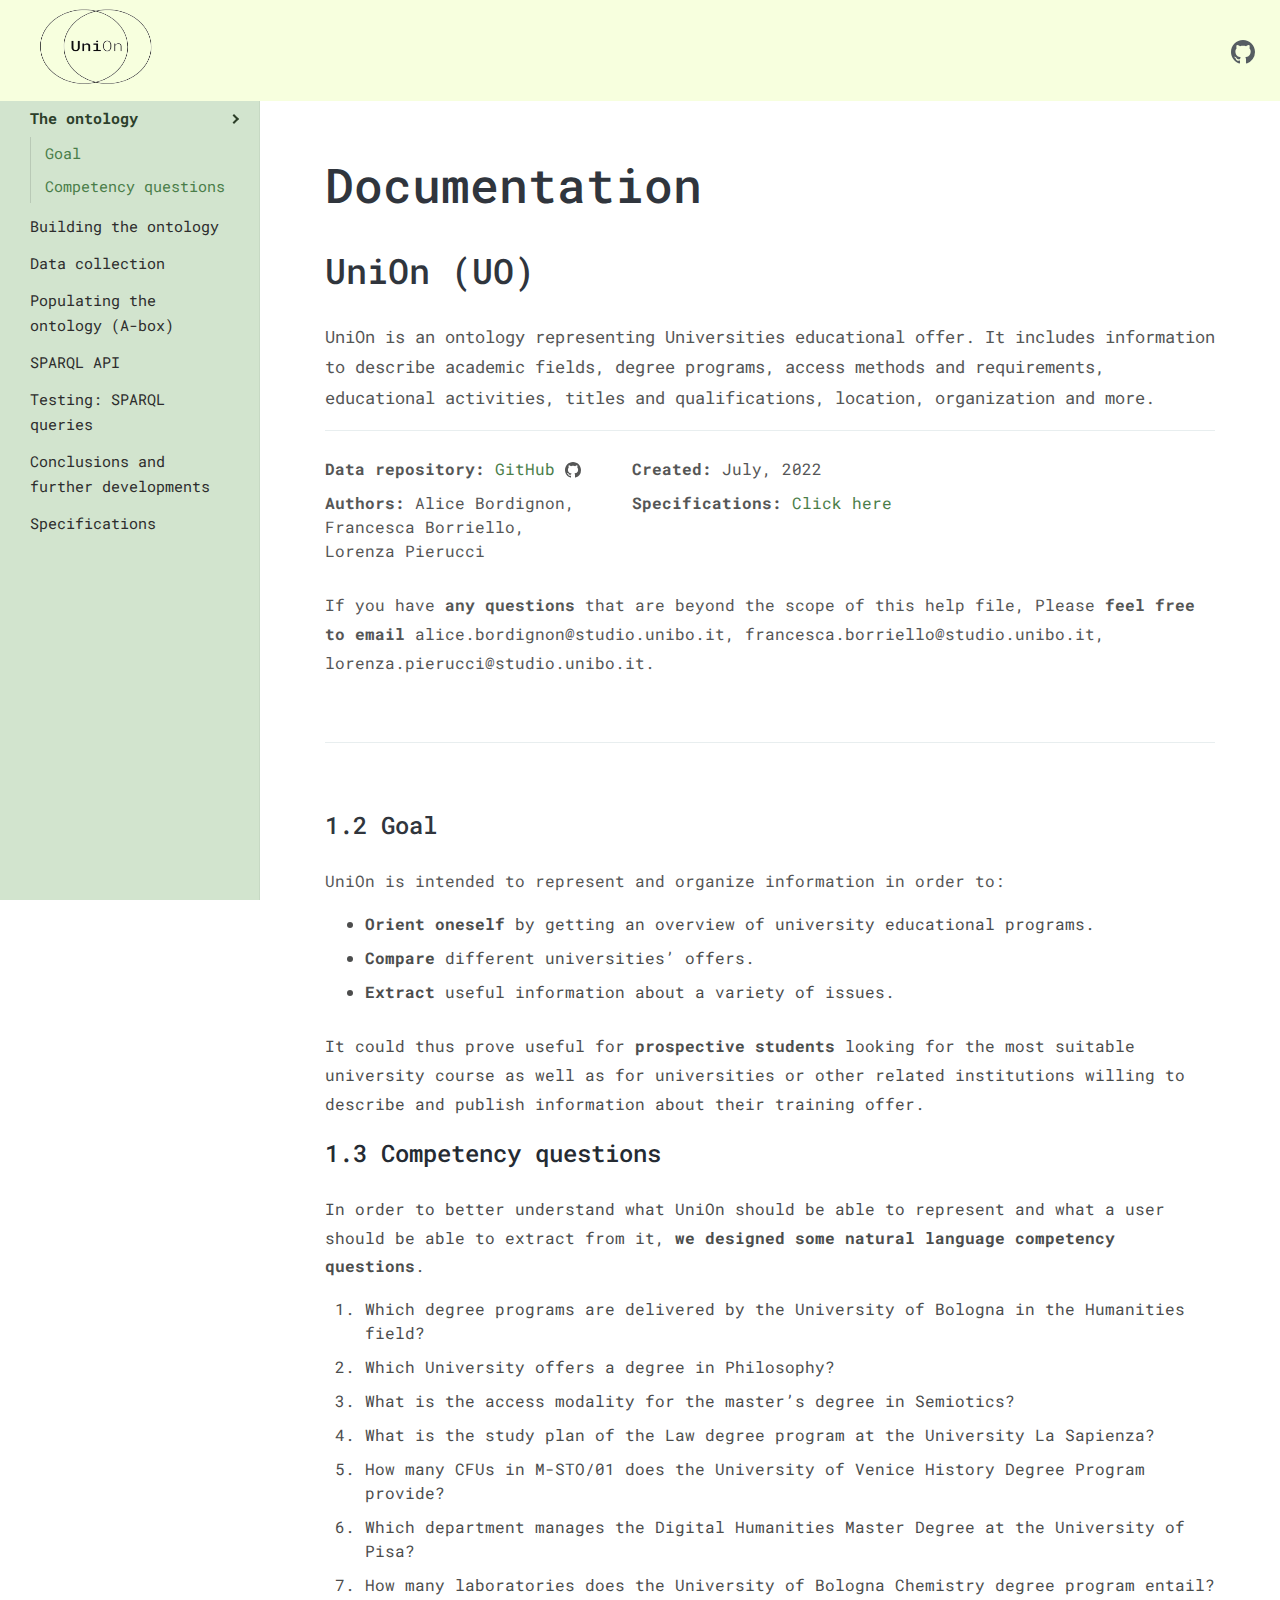
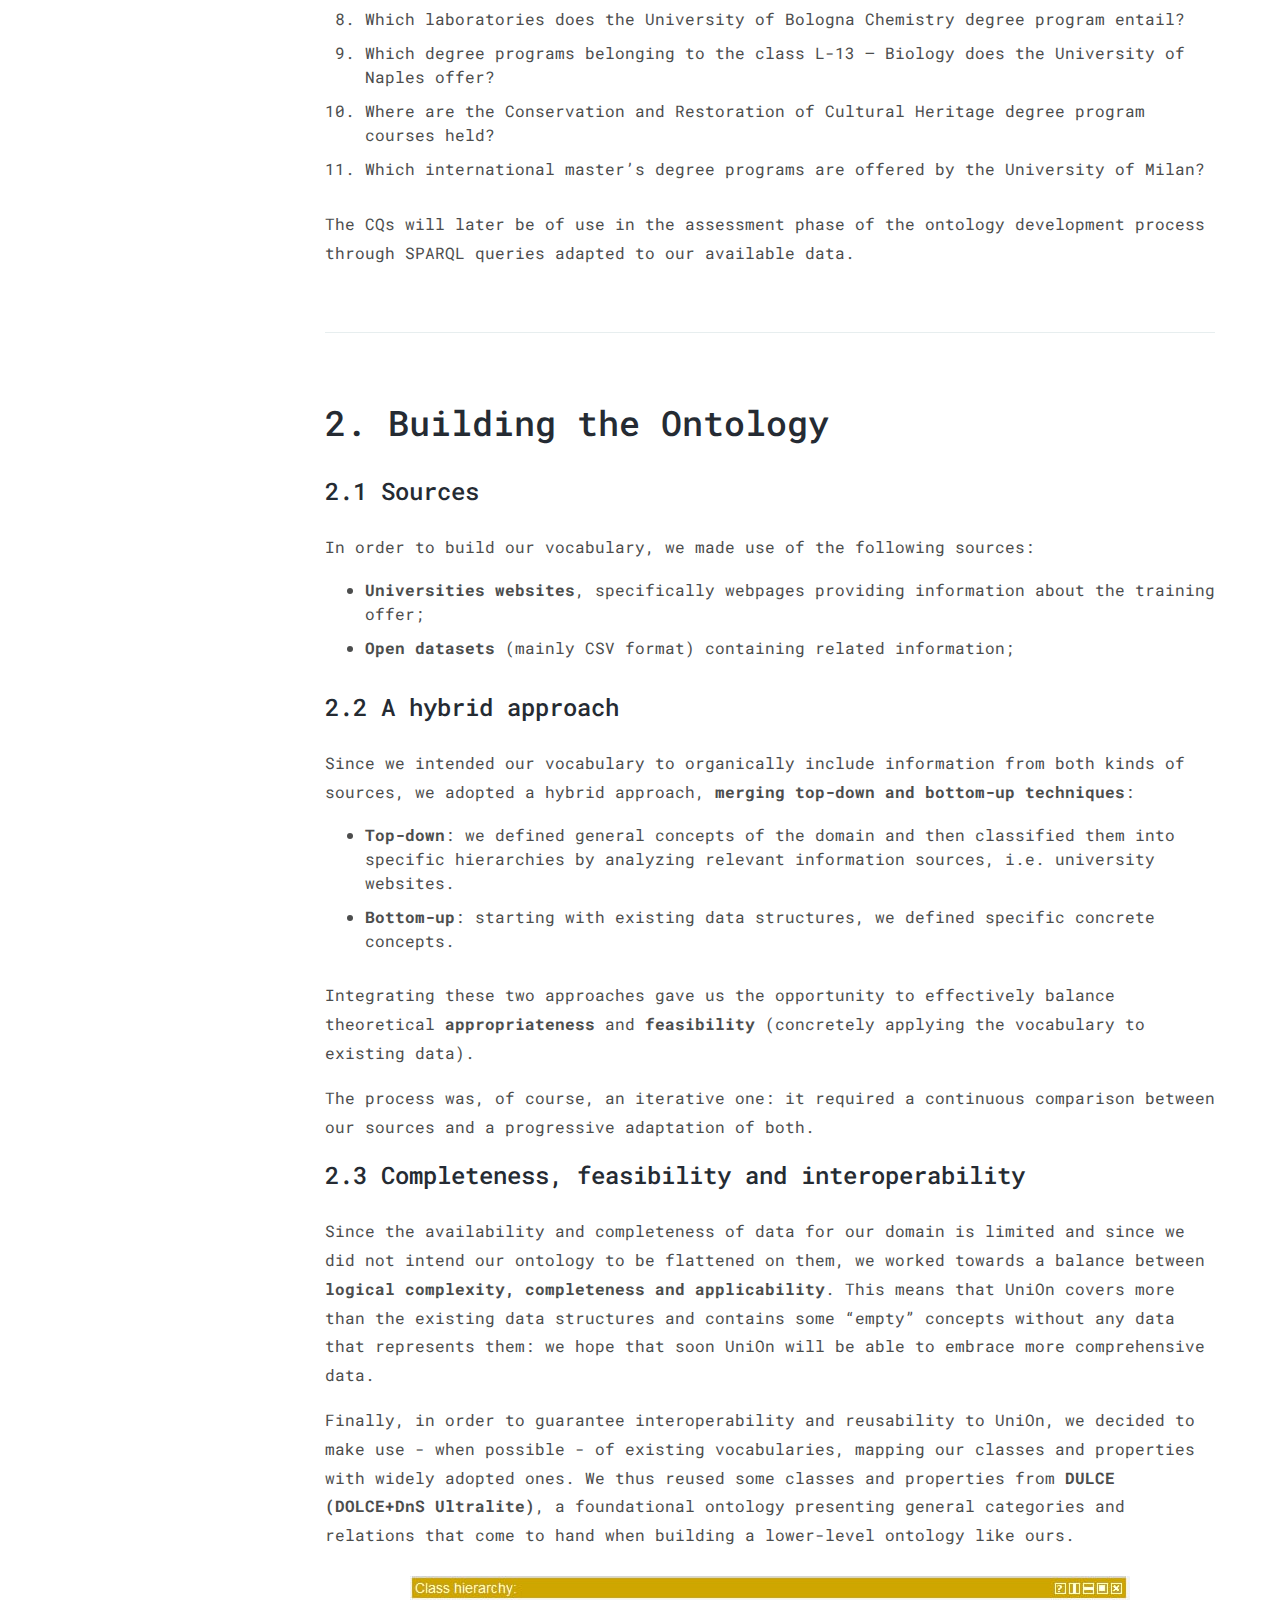
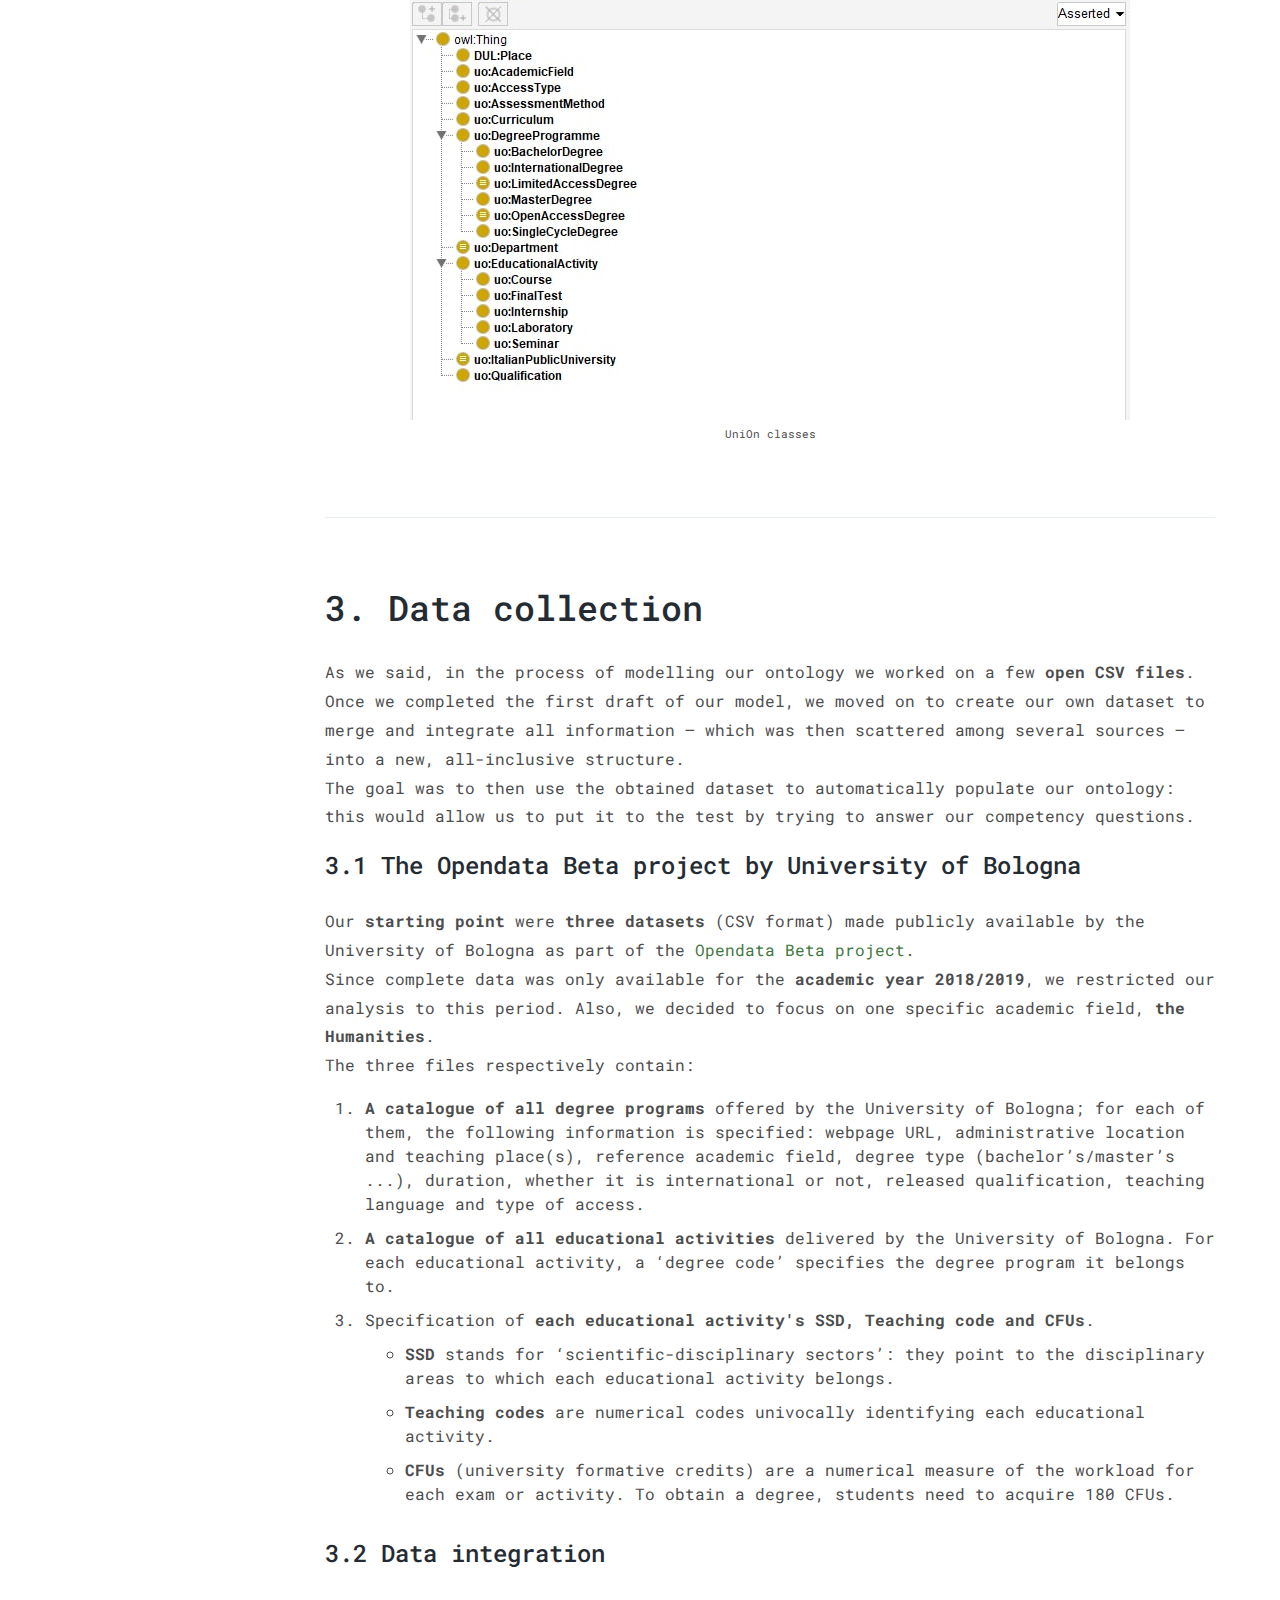
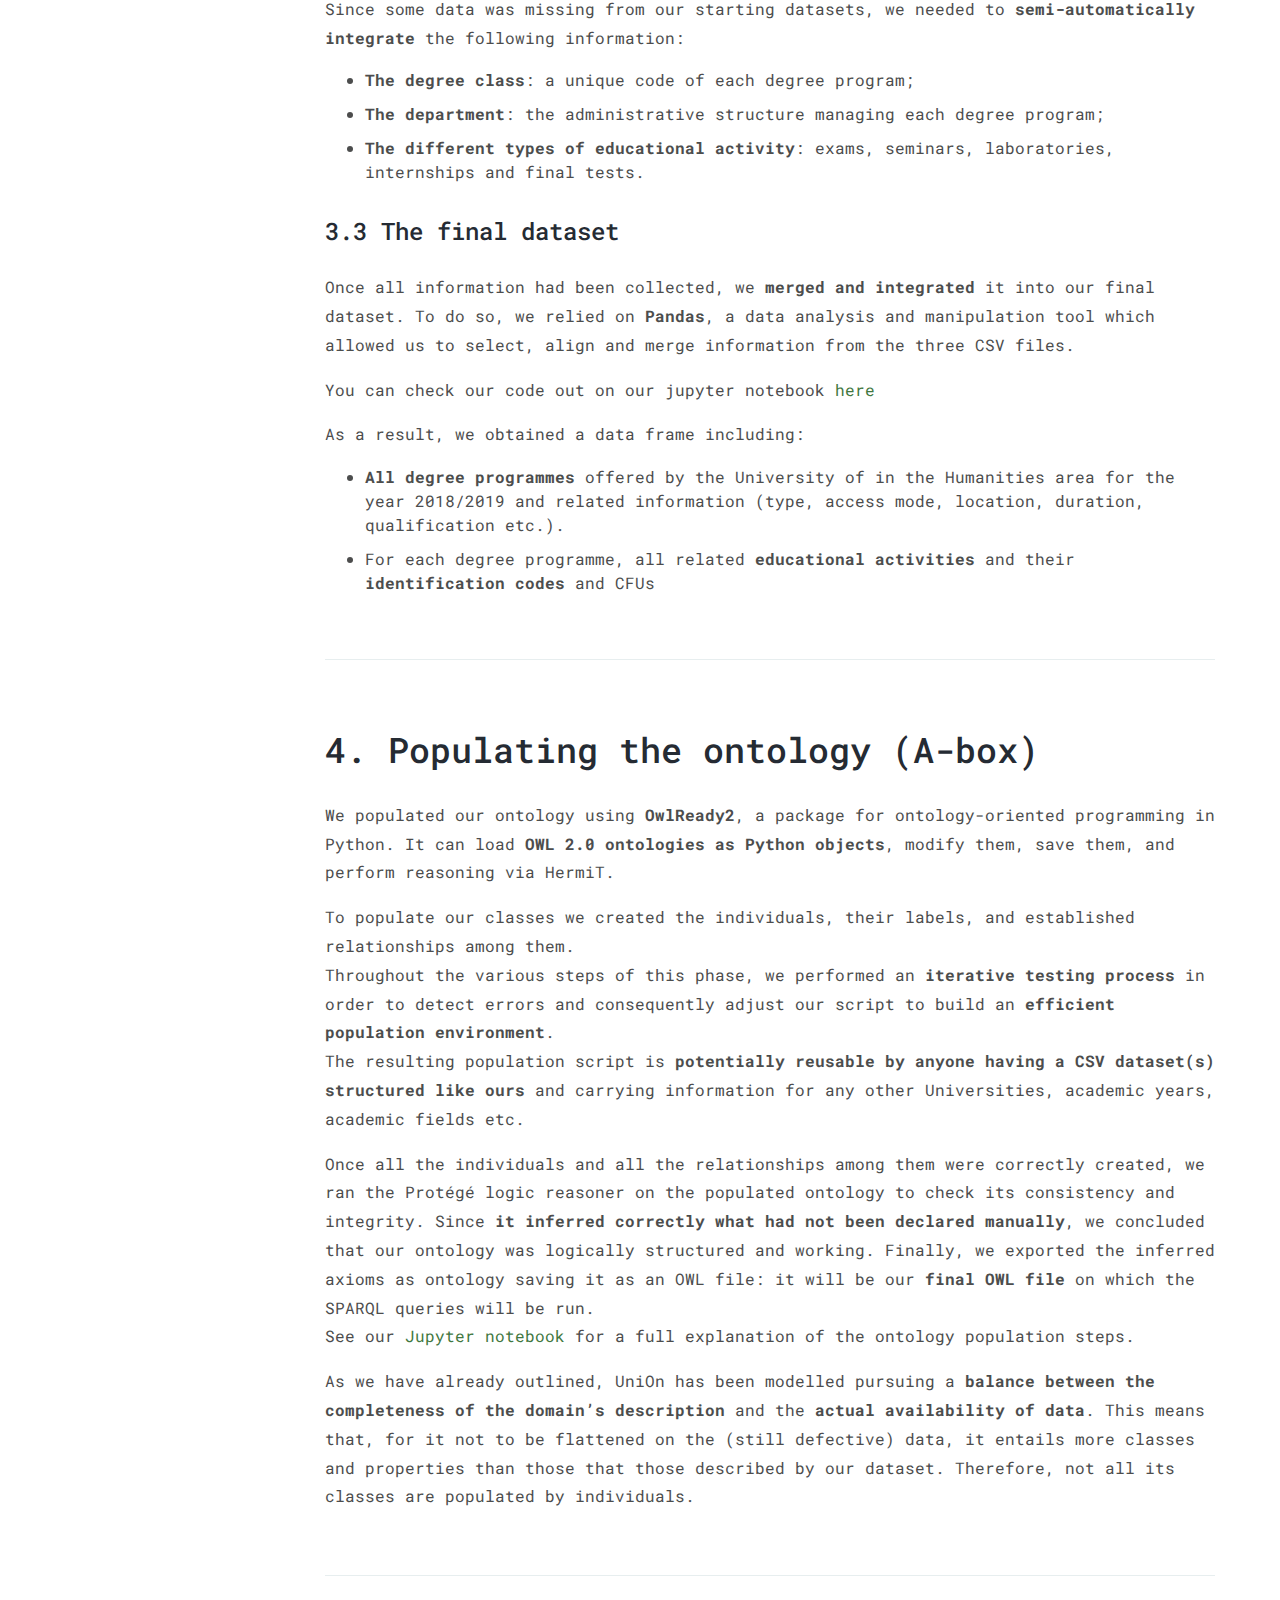
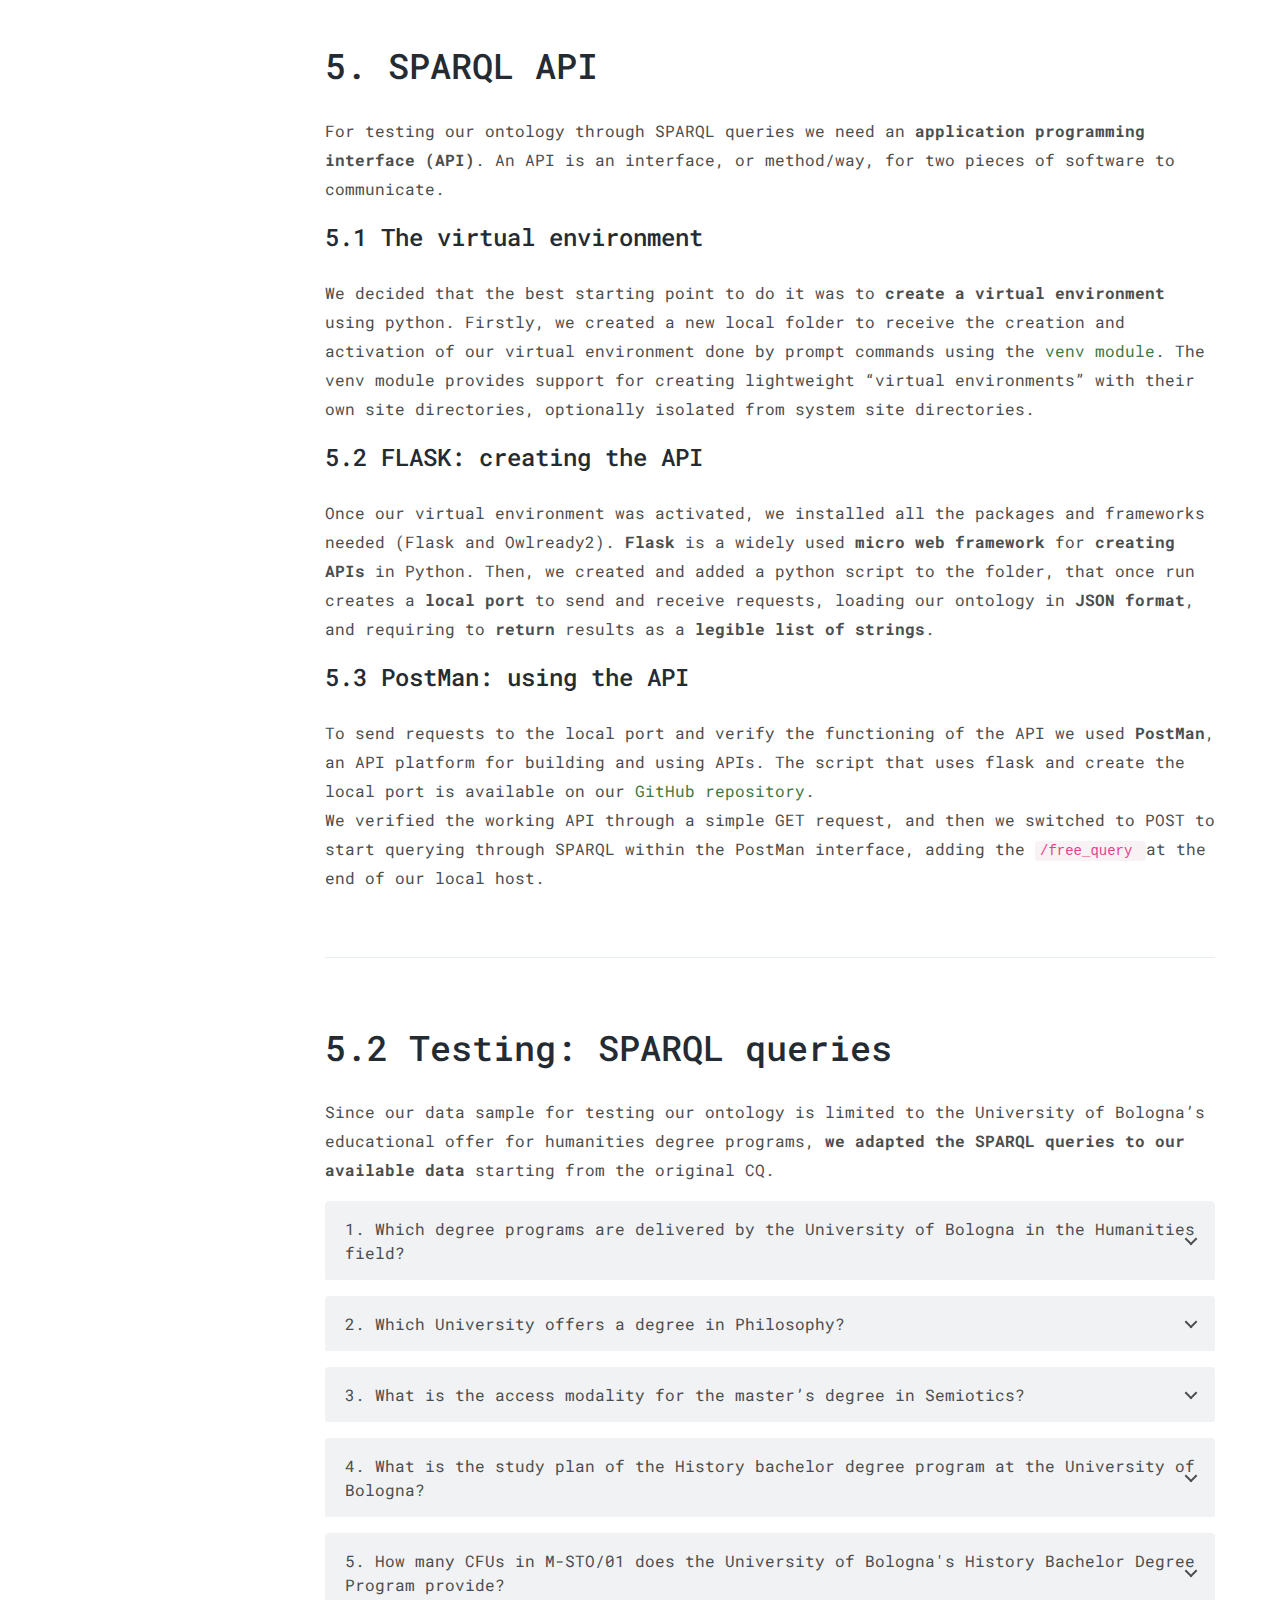
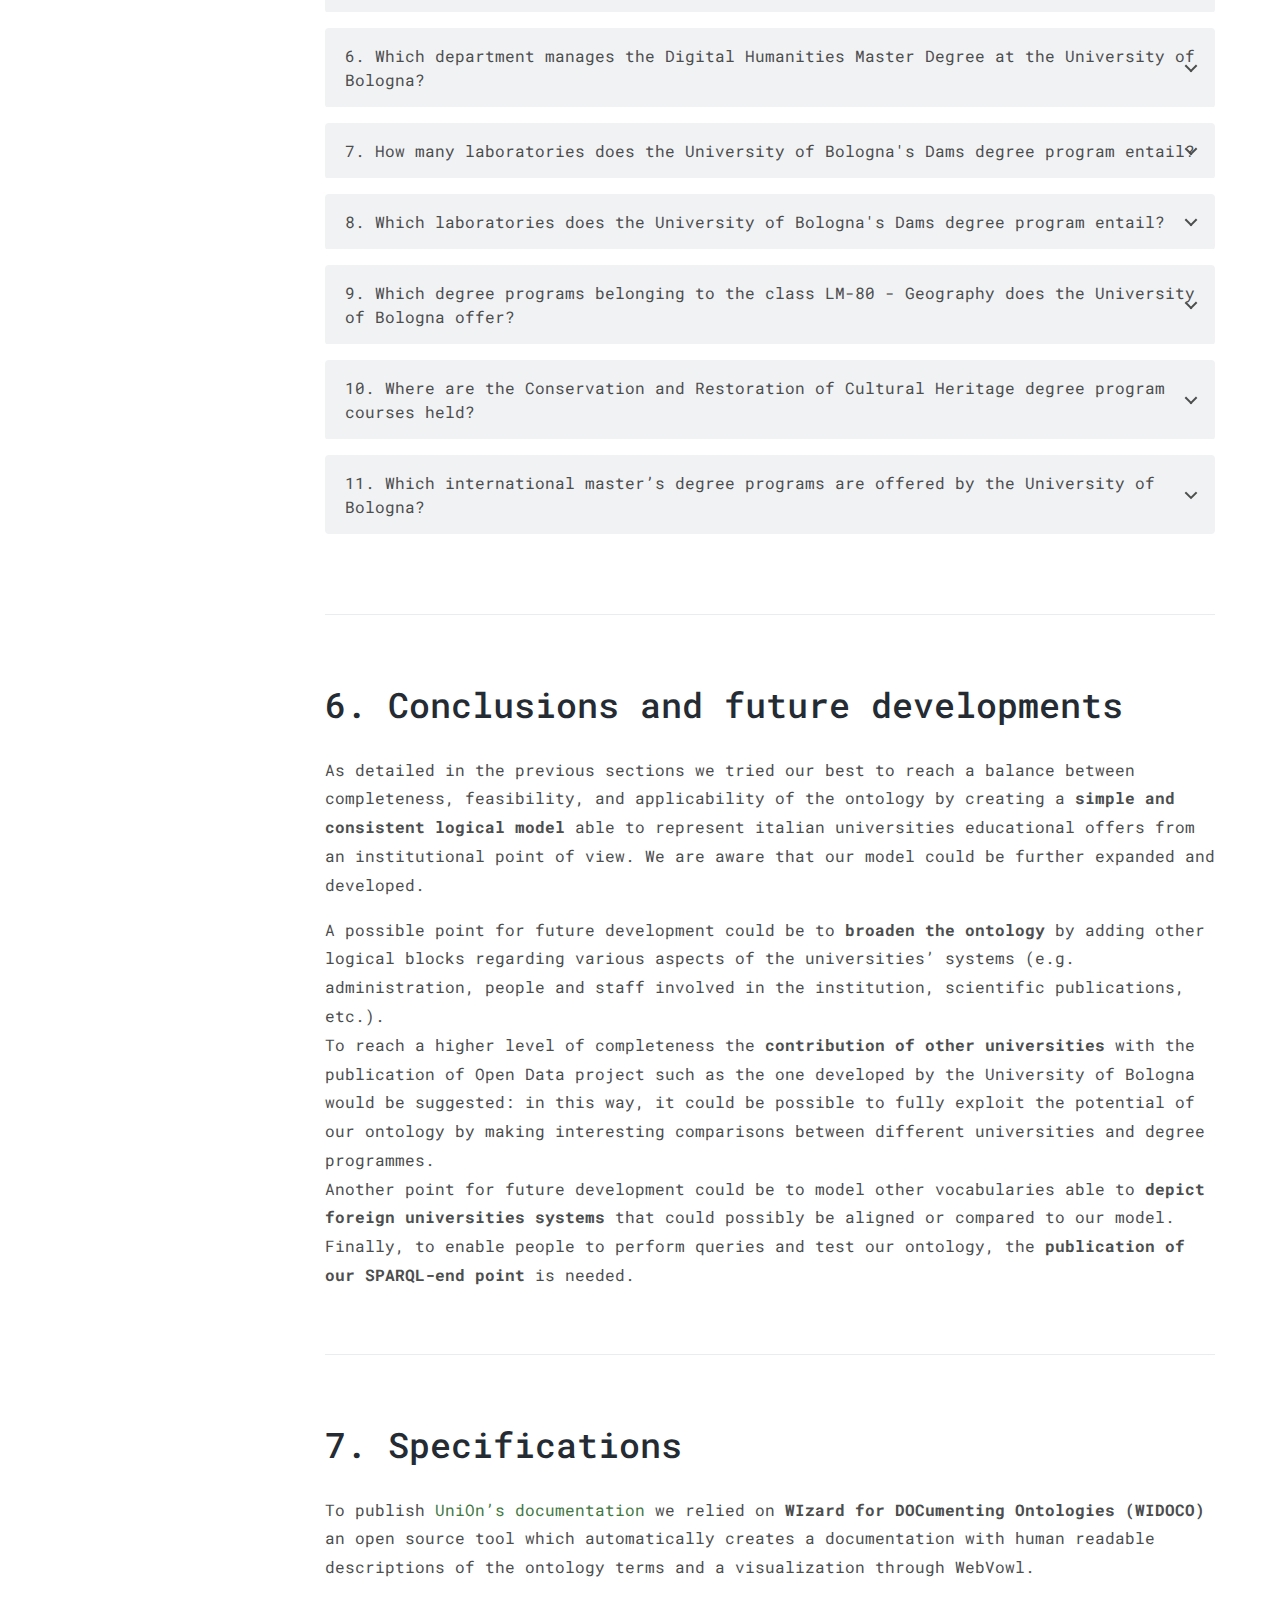
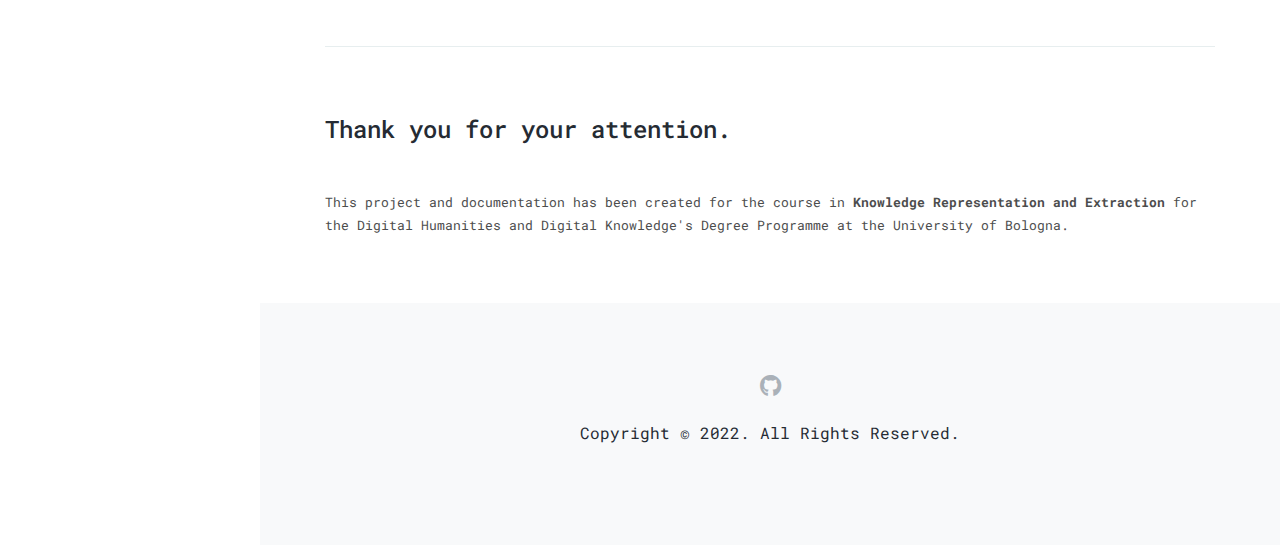
==== commit 9bdc540e: "Final update" ====
--- a/index.html
+++ b/index.html
@@ -303,7 +303,7 @@
       </p>
 			<p>To populate our classes we created the individuals, their labels, and established relationships among them. <br>Throughout the various steps of this phase, we performed an <b>iterative testing process</b> in order to detect errors and consequently adjust our script to build an <b>efficient population environment</b>. <br>
         The resulting population script is <b>potentially reusable by anyone having a CSV dataset(s) structured like ours</b> and carrying information for any other Universities, academic years, academic fields etc.</p>
-			<p>Once all the individuals and all the relationships among them were correctly created, we ran the Protégé logic reasoner on the populated ontology to check its consistency and integrity. Since <b>it inferred correctly what had not been declared manually</b>, we concluded that our ontology was logically structured and working.</br>
+			<p>Once all the individuals and all the relationships among them were correctly created, we ran the Protégé logic reasoner on the populated ontology to check its consistency and integrity. Since <b>it inferred correctly what had not been declared manually</b>, we concluded that our ontology was logically structured and working. Finally, we exported the inferred axioms as ontology saving it as an OWL file: it will be our <b>final OWL file</b> on which the SPARQL queries will be run. </br>
       See our <a href="https://github.com/alicebordignon/KRKE-RDF/blob/main/OntologyPopulation.ipynb">Jupyter notebook</a> for a full explanation of the ontology population steps.</p>
       <p>As we have already outlined, UniOn has been modelled pursuing a <b>balance between the completeness of the domain’s description</b> and the <b>actual availability of data</b>. This means that, for it not to be flattened on the (still defective) data, it entails more classes and properties than those that those described by our dataset. Therefore, not all its classes are populated by individuals.</p>
     </section>
@@ -490,9 +490,9 @@
                               PREFIX uo: &lt;http://purl.org/ontology/UniOn#&gt;</span>
                               SELECT ?DepartmentLabel
                               WHERE {
-                              ?DegreeProgramme uo:isManagedBy ?Department ;
-                                               rdfs:label "Digital humanities and digital knowledge" ;
-                                               a uo:MasterDegree .
+                              ?Department uo:manages ?DegreeProgramme .
+                              ?DegreeProgramme rdfs:label "Digital humanities and digital knowledge" ;
+                                              a uo:MasterDegree .
 
                               OPTIONAL { ?Department rdfs:label ?DepartmentLabel }
                               }
@@ -643,12 +643,13 @@
 		============================ -->
         <section id="idocs_conclusions">
           <h2>6. Conclusions and future developments</h2>
-          <ul>
-            <li>Comparisons with other international universities’ systems starting from available ontologies about foreign models.</li>
-            <li>Expand the ontology with other logical blocks regarding other aspects of the universities’ systems (e. G. Administration, People involved in the institution, scientific publications, etc.)</li>
-            <li>It would be interesting if all Italian universities had an Open Data project such as the one of the University of Bologna: in this way, it would be possible to exploit the potential of our ontology by making interesting comparisons.</li>
-            <li>Publication and creation of a shared host for a SPARQL-end point to enable people to test our ontology.</li>
-          </ul>
+          <p>As detailed in the previous sections we tried our best to reach a balance between completeness, feasibility, and applicability of the ontology by creating a <b>simple and consistent logical model</b> able to represent italian universities educational offers from an institutional point of view. We are aware that our model could be further expanded and developed.</p>
+          <p>A possible point for future development could be to <b>broaden the ontology</b> by adding other logical blocks regarding various aspects of the universities’ systems (e.g. administration, people and staff involved in the institution, scientific publications, etc.).<br>
+            To reach a higher level of completeness the <b>contribution of other universities</b> with the publication of Open Data project such as the one developed by the University of Bologna would be suggested: in this way, it could be possible to fully exploit the potential of our ontology by making interesting comparisons between different universities and degree programmes.  <br>
+            Another point for future development could be to model other vocabularies able to <b>depict foreign universities systems</b> that could possibly be aligned or compared to our model.<br>
+            Finally, to enable people to perform queries and test our ontology, the <b>publication of our SPARQL-end point</b> is needed.
+          </p>
+
         </section>
 
 		<hr class="divider">
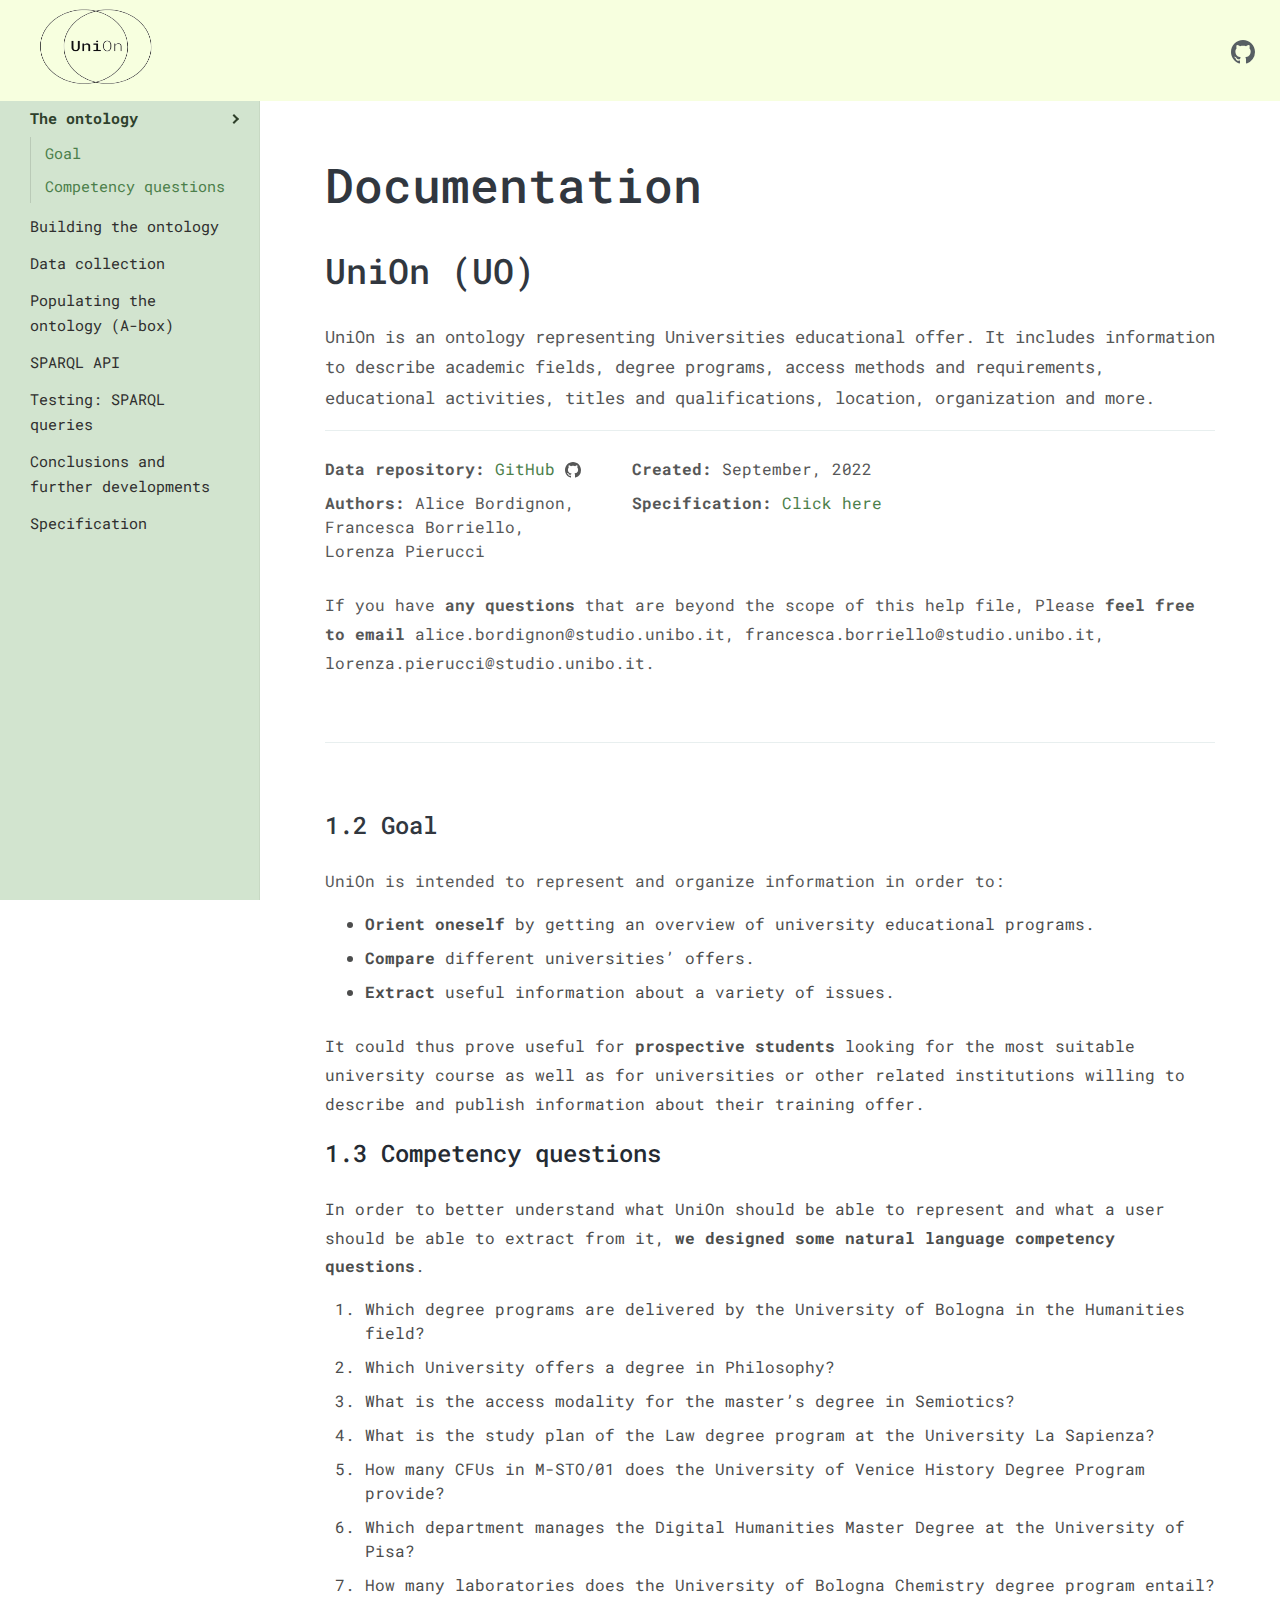
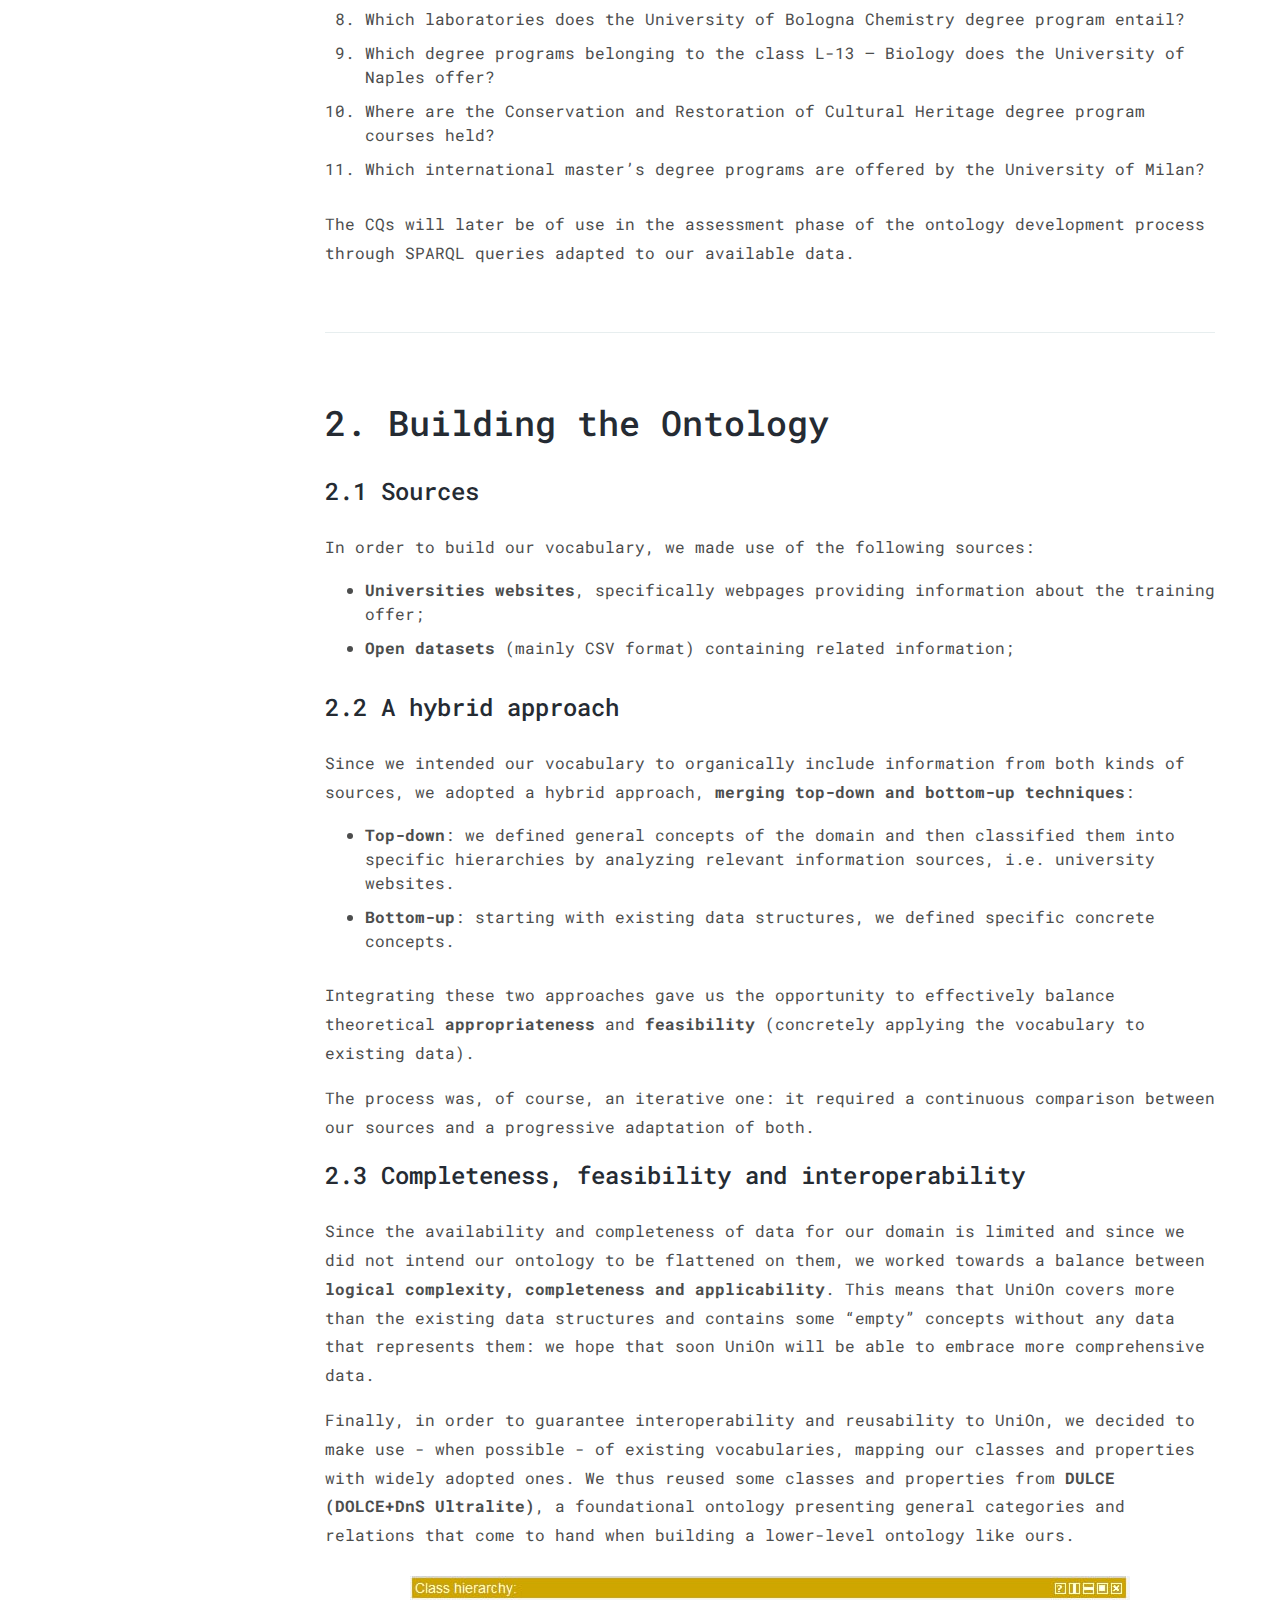
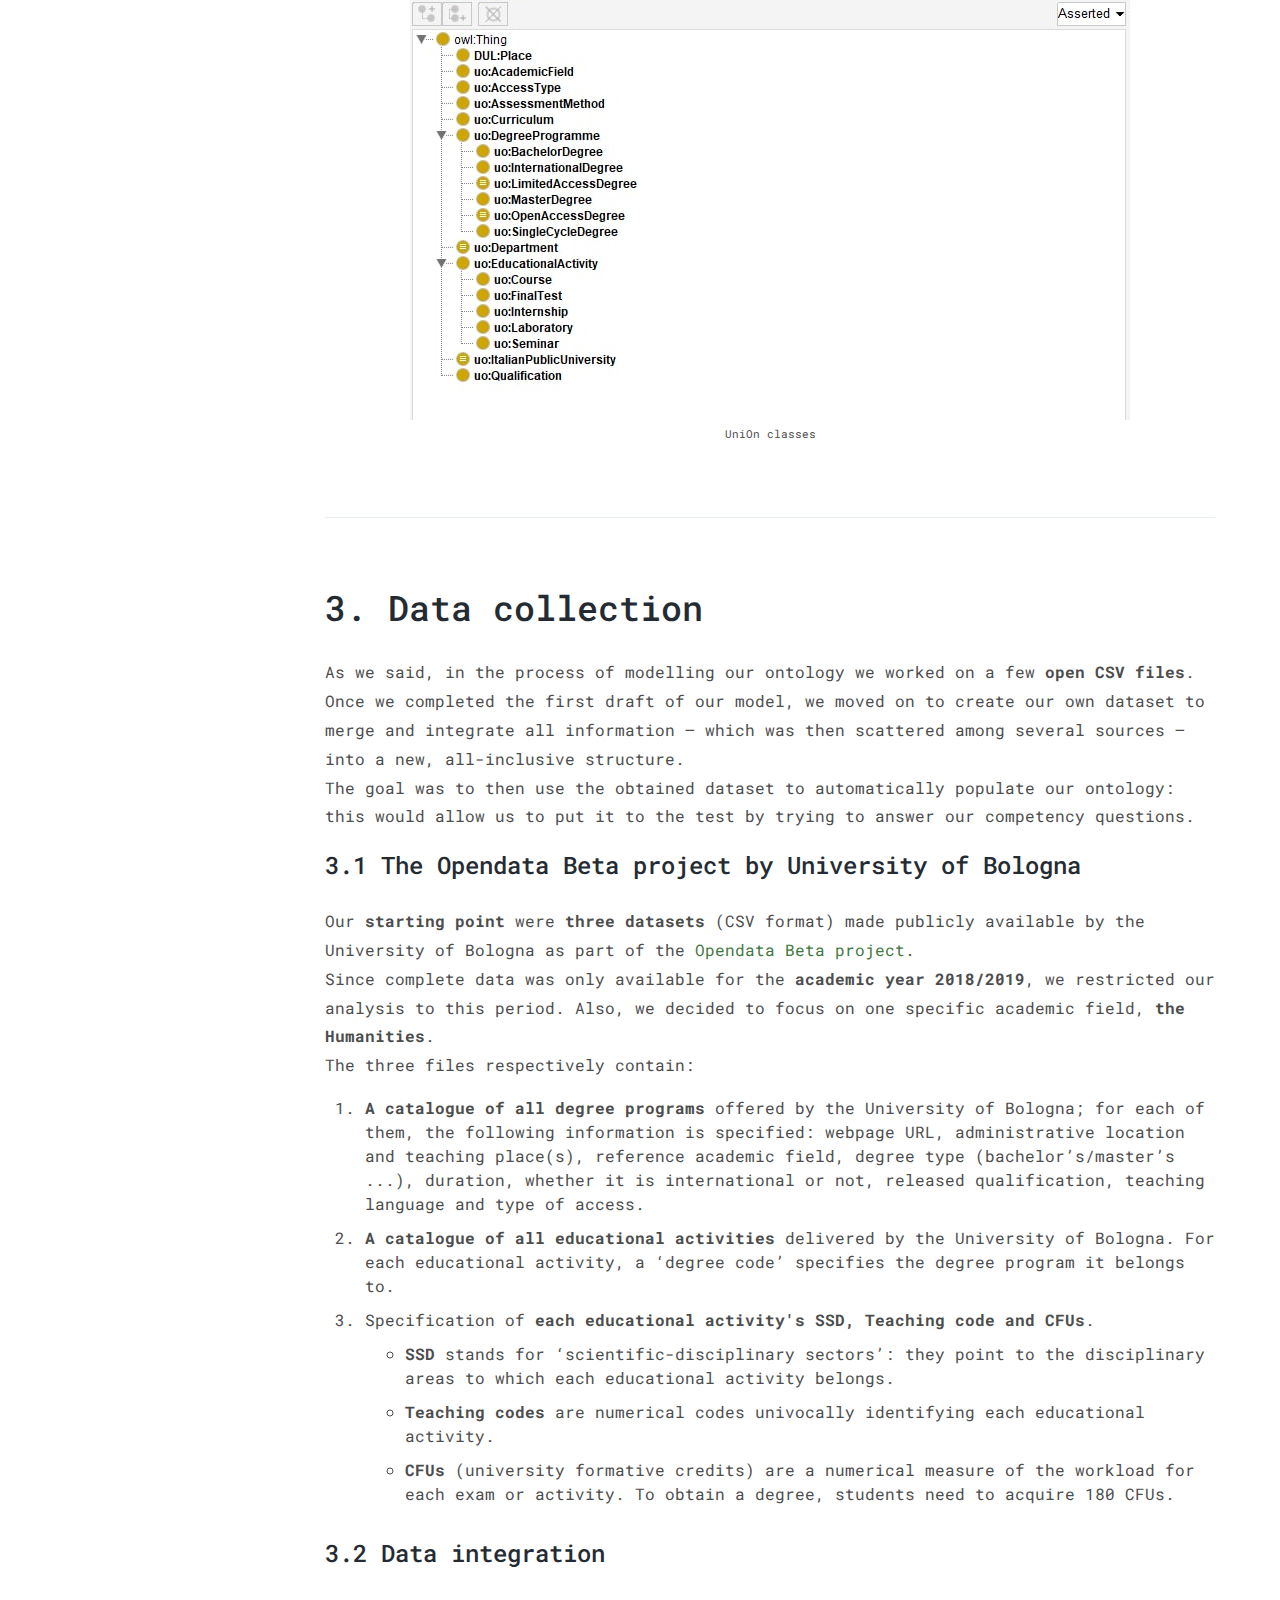
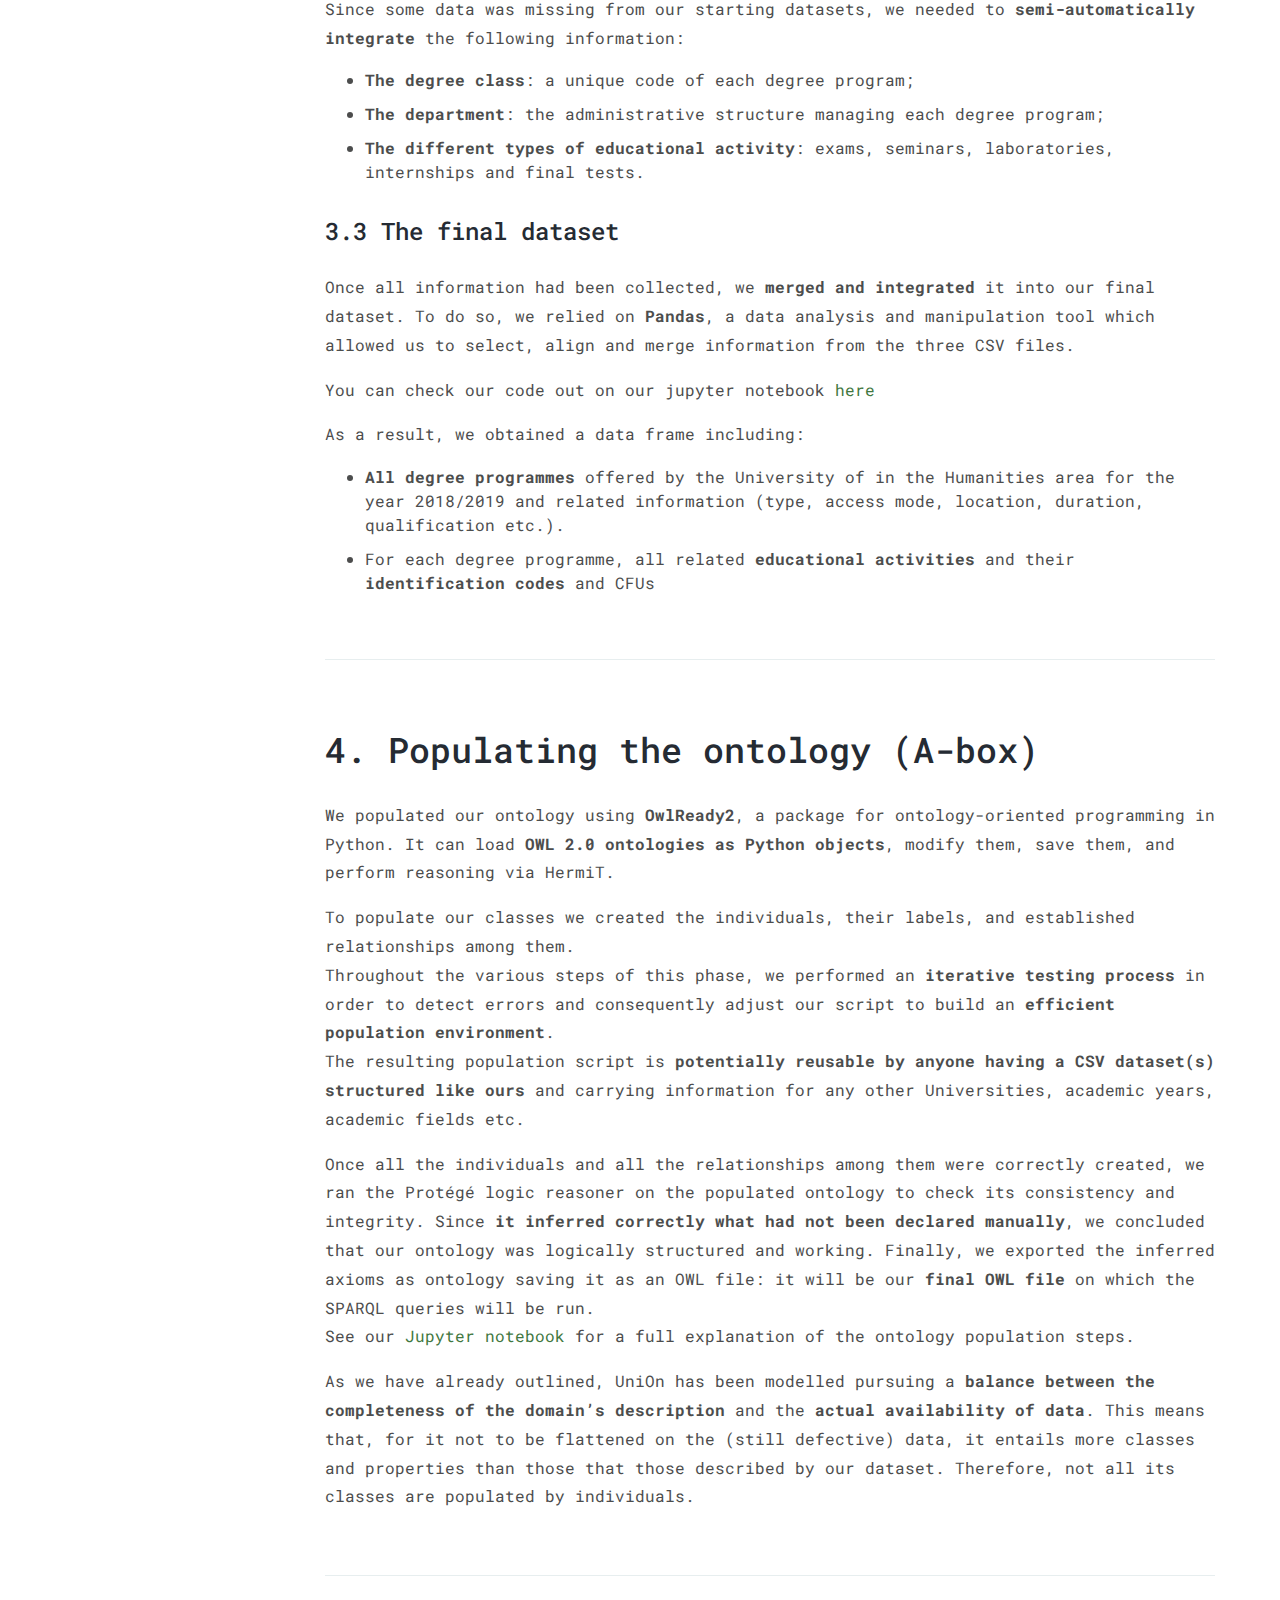
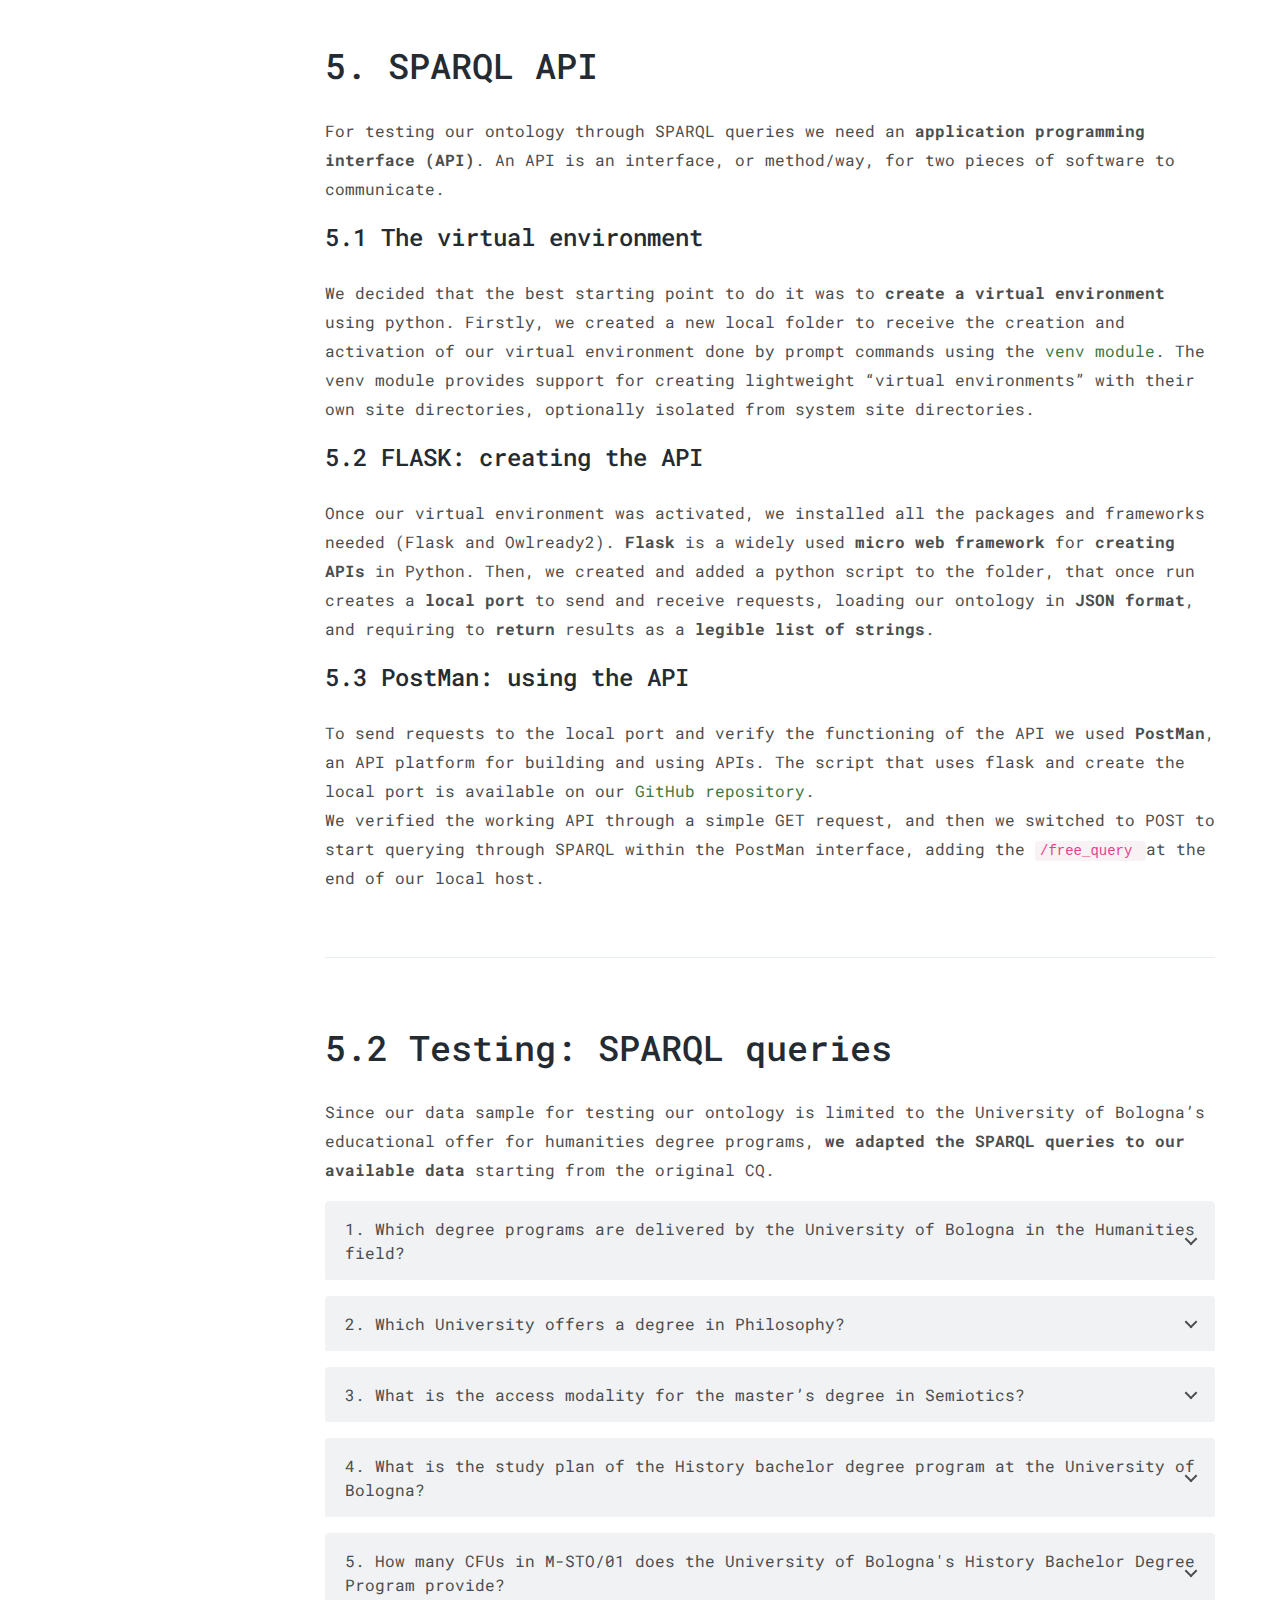
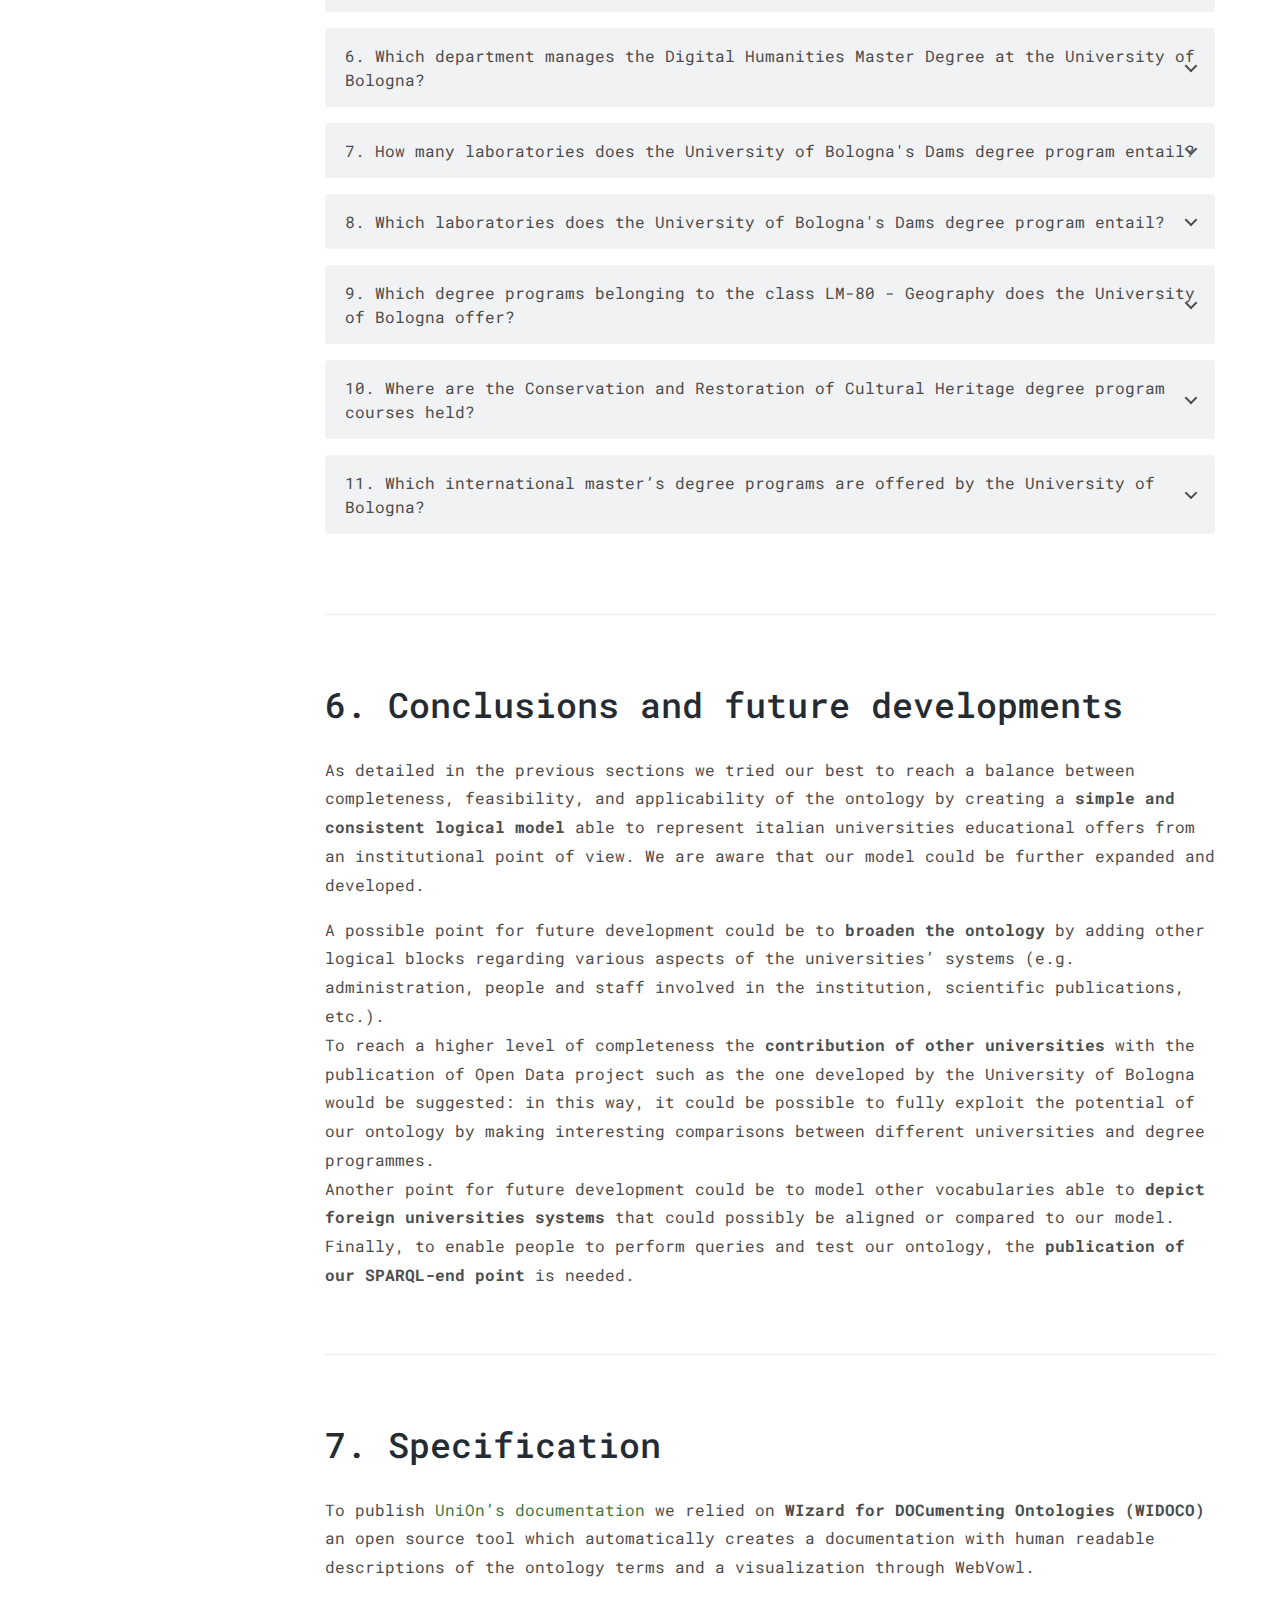
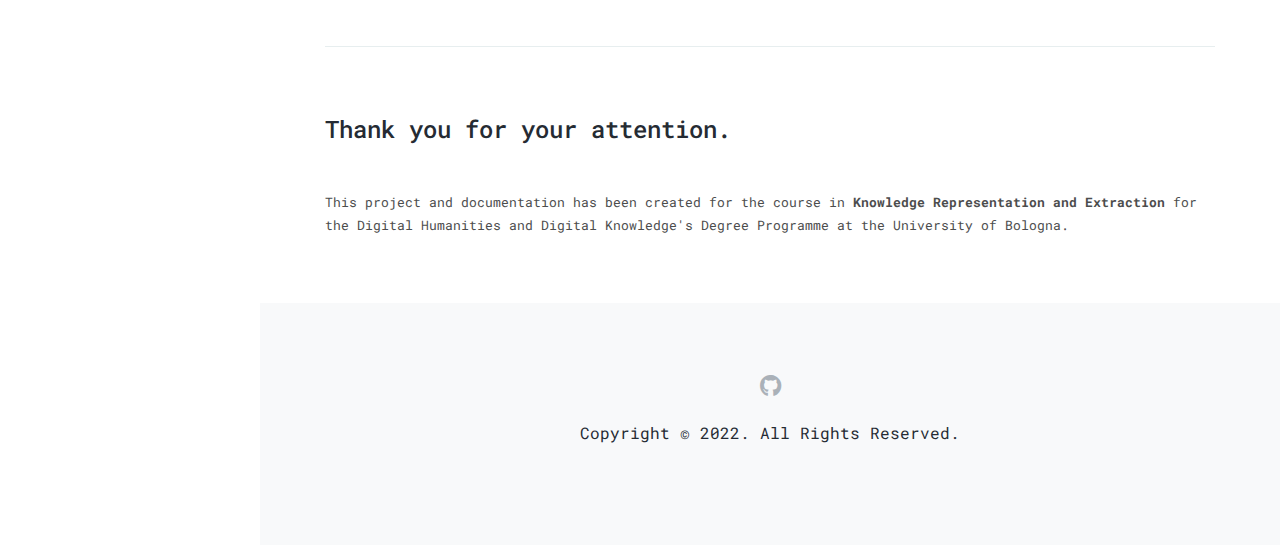
==== commit c2ea119b: "Last update" ====
--- a/index.html
+++ b/index.html
@@ -117,7 +117,7 @@
           <li class="nav-item"><a class="nav-link" href="#idocs_conclusions">Conclusions and further developments</a>
           </li>
 		      </li>
-          <li class="nav-item"><a class="nav-link" href="#idocs_faq">Specifications</a>
+          <li class="nav-item"><a class="nav-link" href="#idocs_faq">Specification</a>
           </li>
       </ul>
 
@@ -148,8 +148,8 @@
 			</div>
 			<div class="col-sm-6 col-lg-4">
 				<ul class="list-unstyled">
-					<li><strong class="font-weight-700">Created:</strong> July, 2022</li>
-					<li><strong>Specifications:</strong>  <a href="./myDocumentation/index-en.html">Click here</a></li>
+					<li><strong class="font-weight-700">Created:</strong> September, 2022</li>
+					<li><strong>Specification:</strong>  <a href="./myDocumentation/index-en.html">Click here</a></li>
 				</ul>
 			</div>
 		</div>
@@ -657,7 +657,7 @@
     <!-- FAQ
 		============================ -->
 		<section id="idocs_faq">
-          <h2>7. Specifications</h2>
+          <h2>7. Specification</h2>
           <p>To publish <a href="https://alicebordignon.github.io/UniOn/myDocumentation/index-en.html">UniOn’s documentation</a> we relied on <b>WIzard for DOCumenting Ontologies (WIDOCO)</b> an open source tool which automatically creates a documentation with human readable descriptions of the ontology terms and a visualization through WebVowl.</p>
   </section>
 
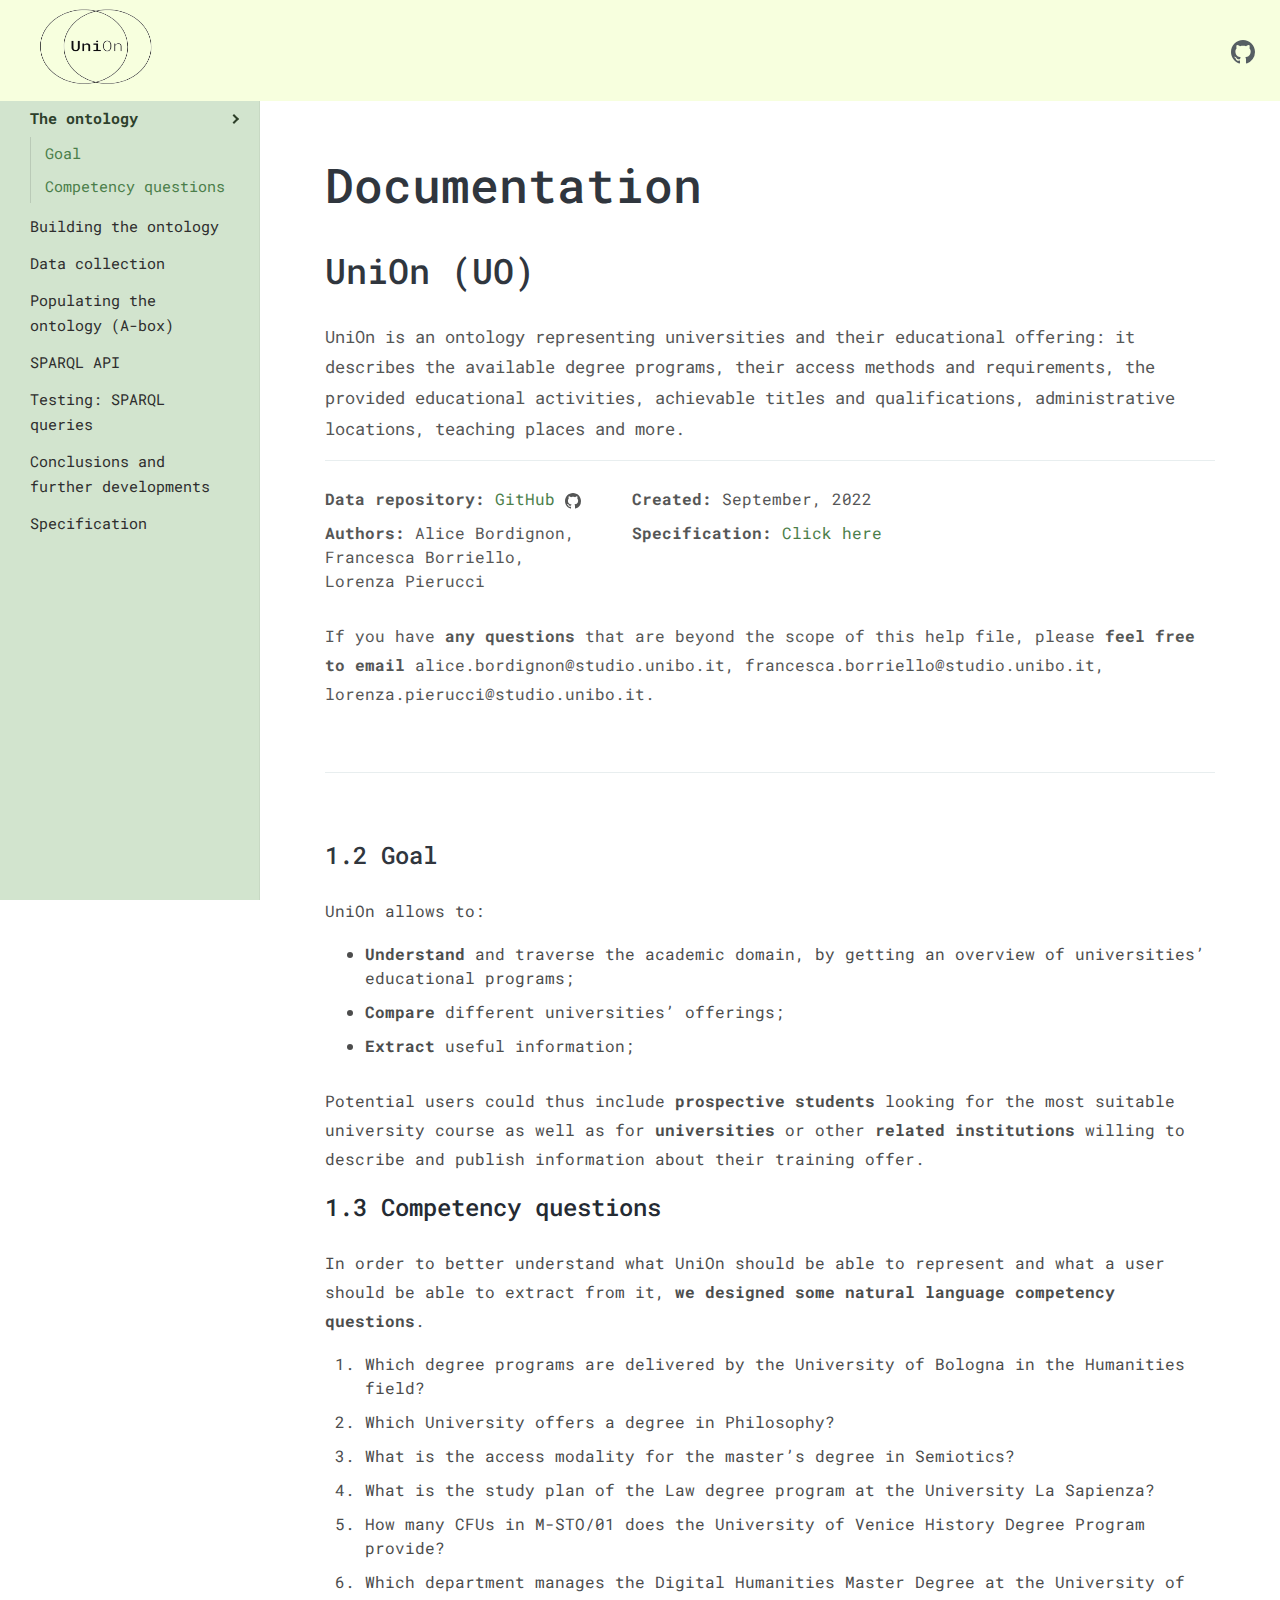
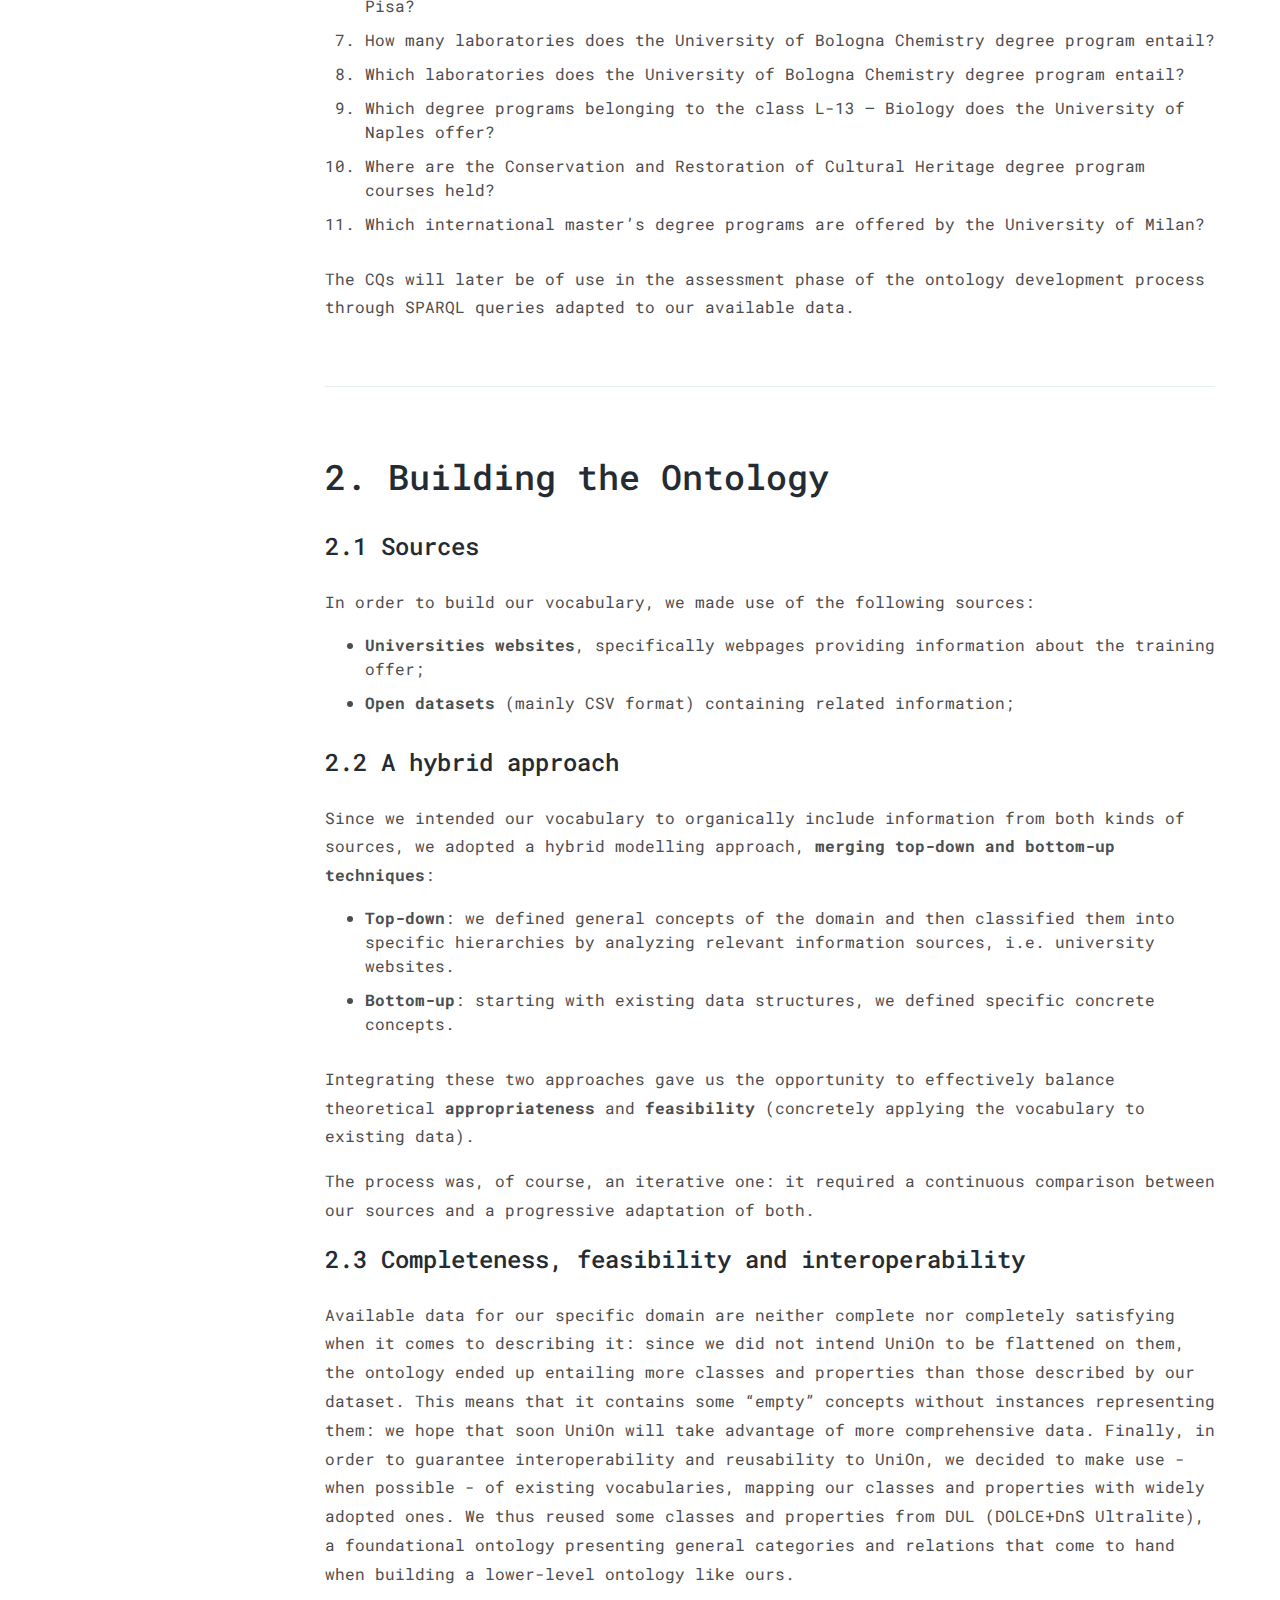
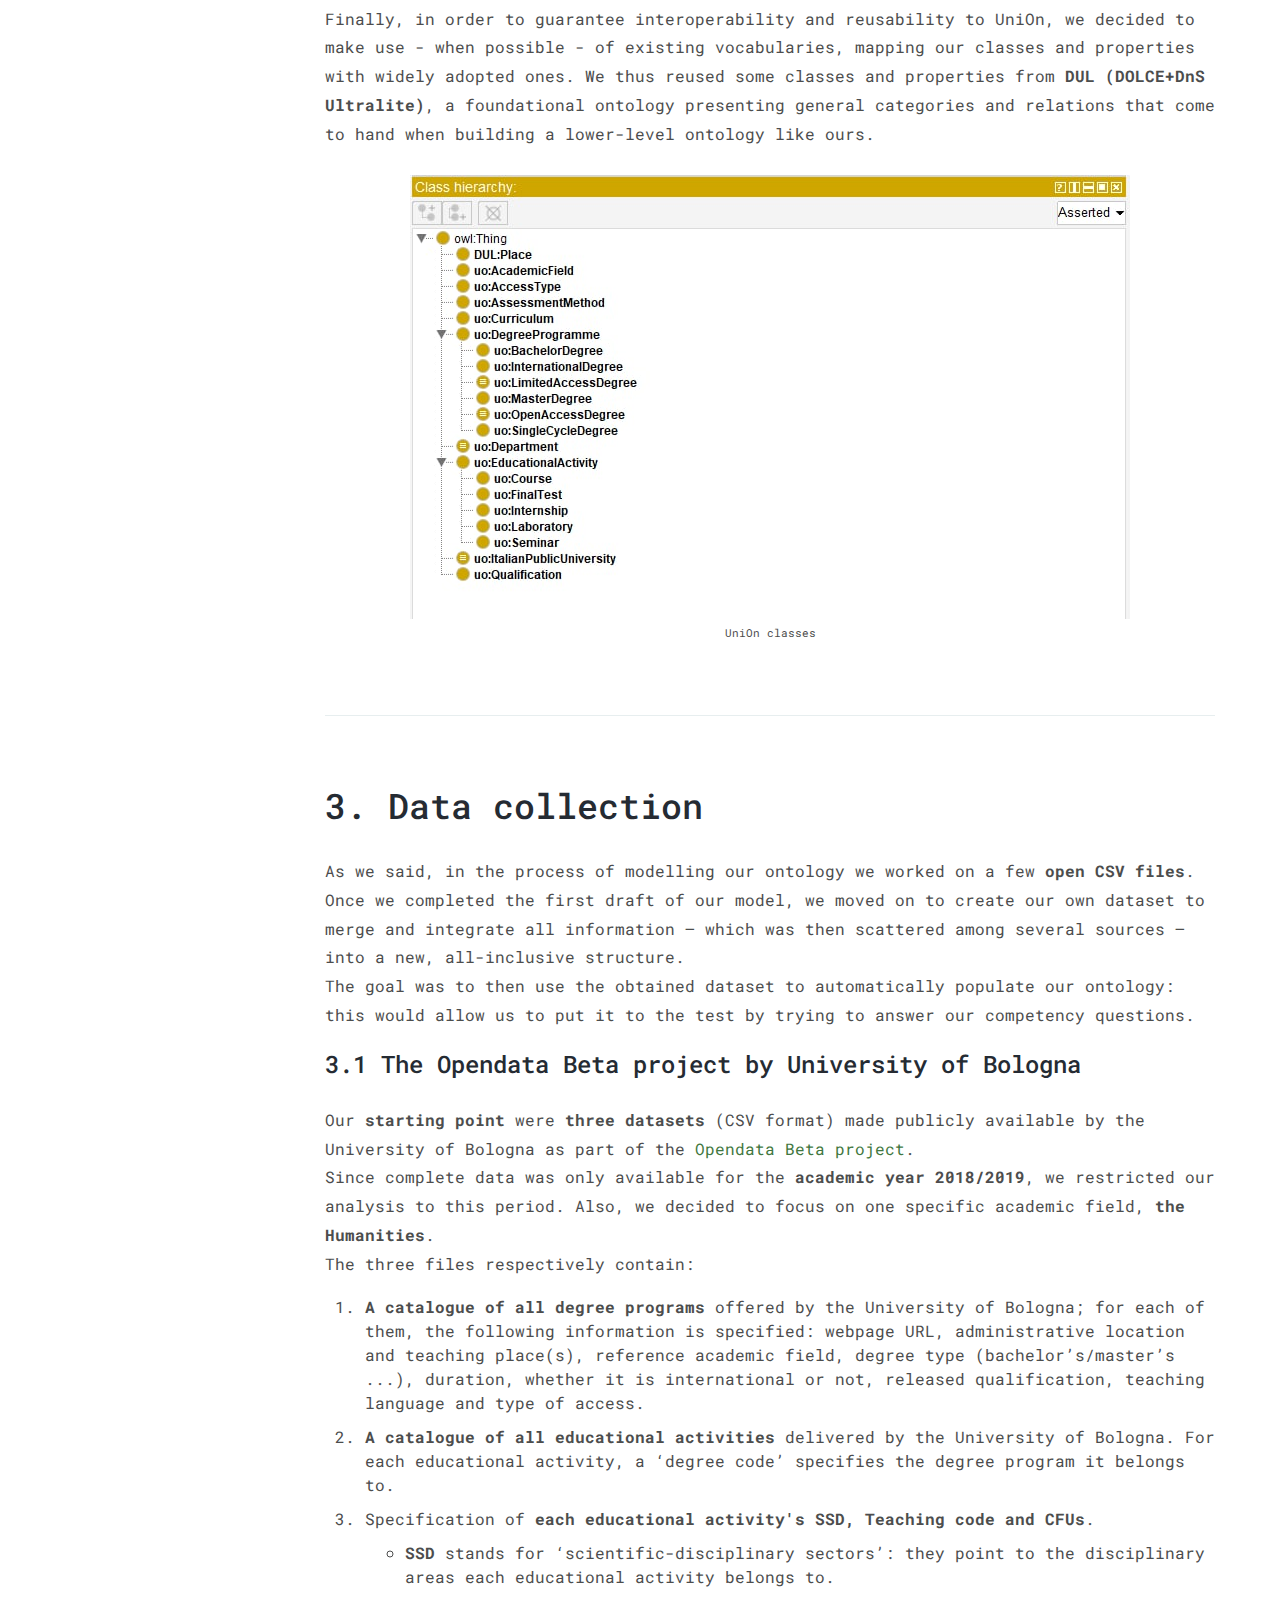
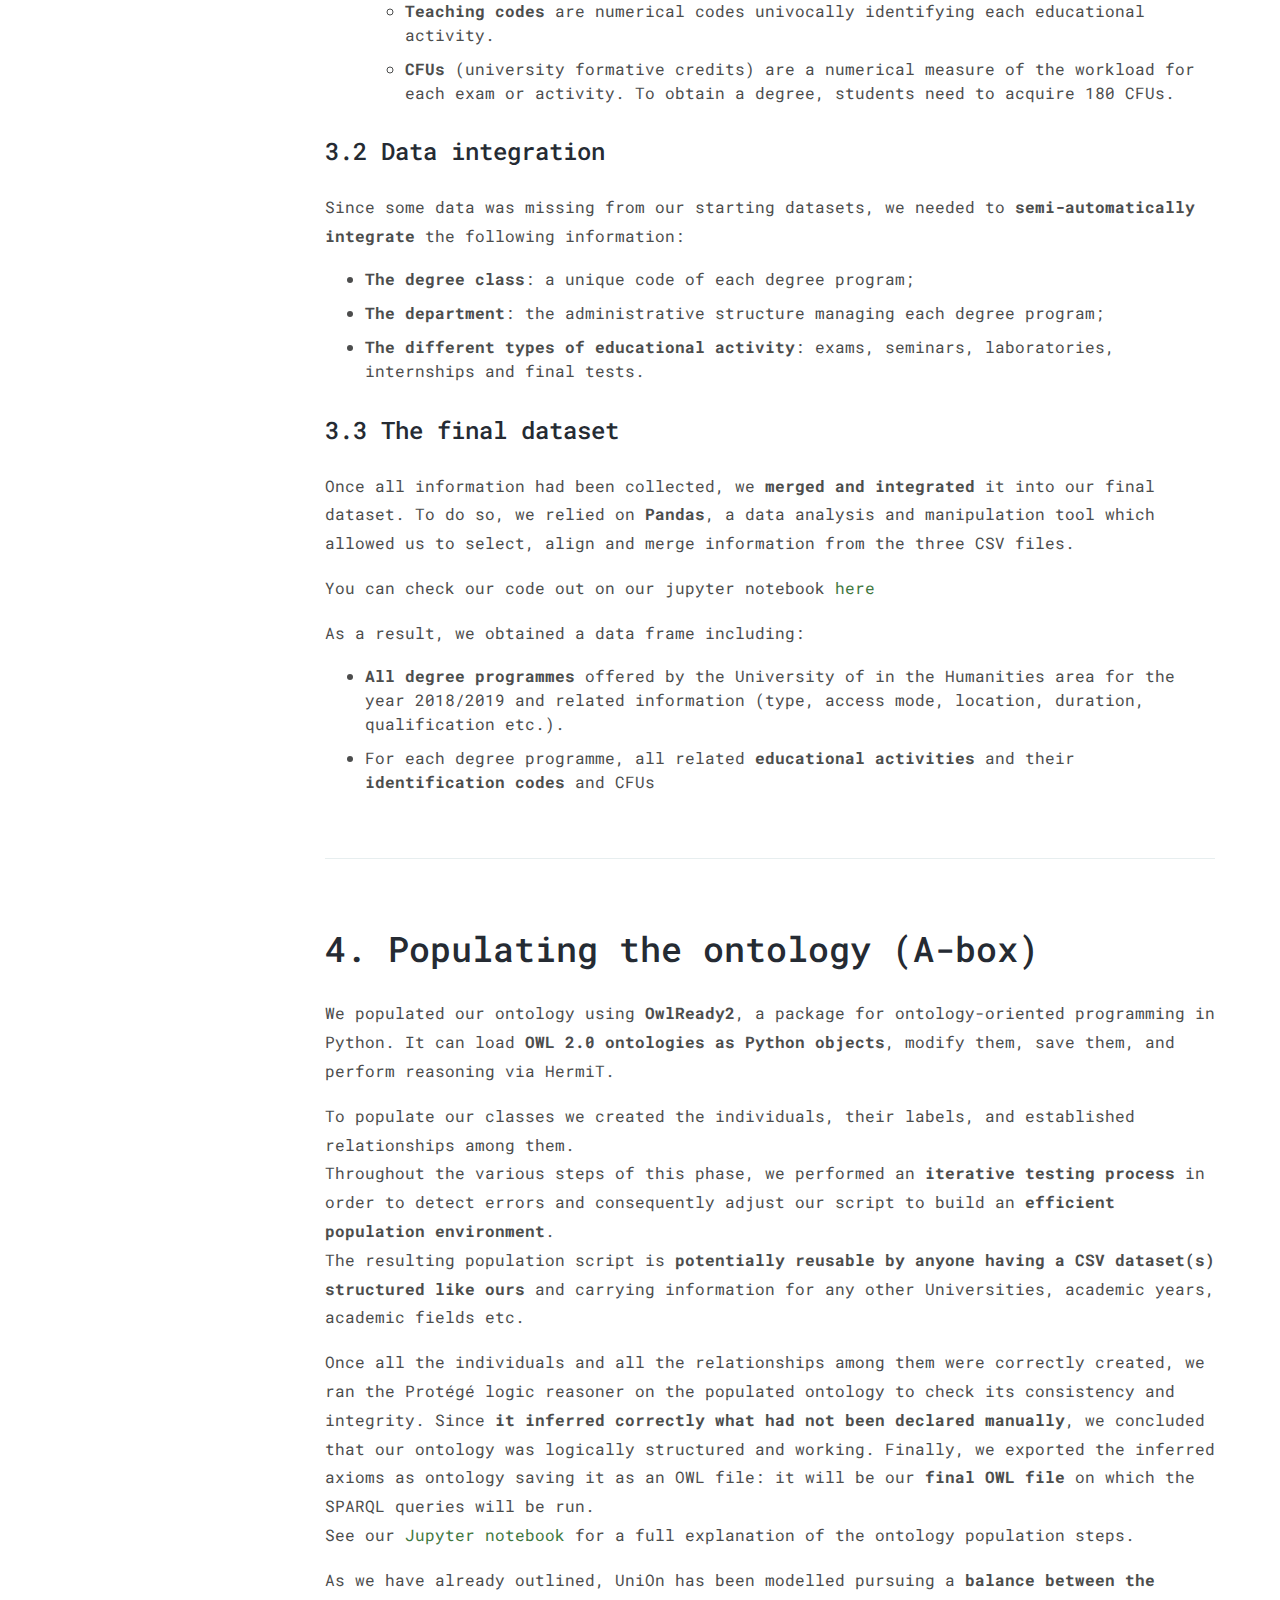
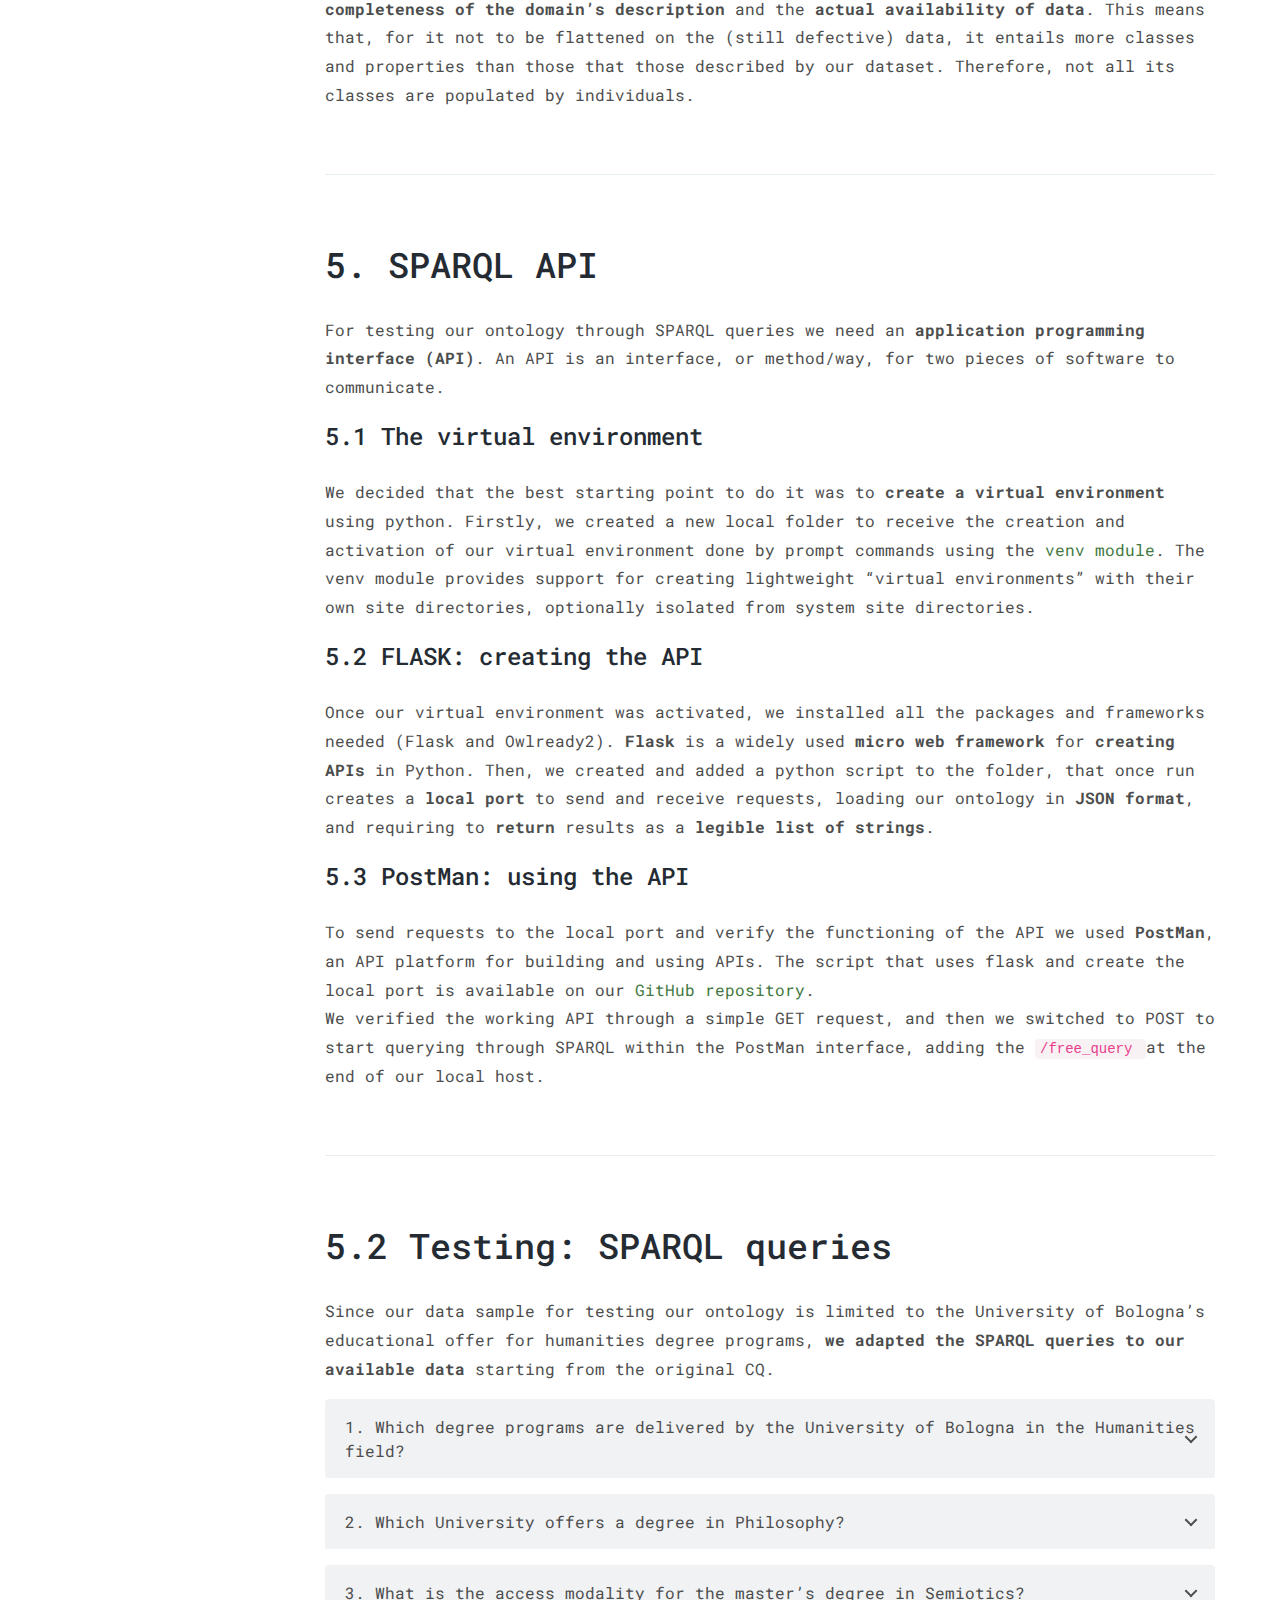
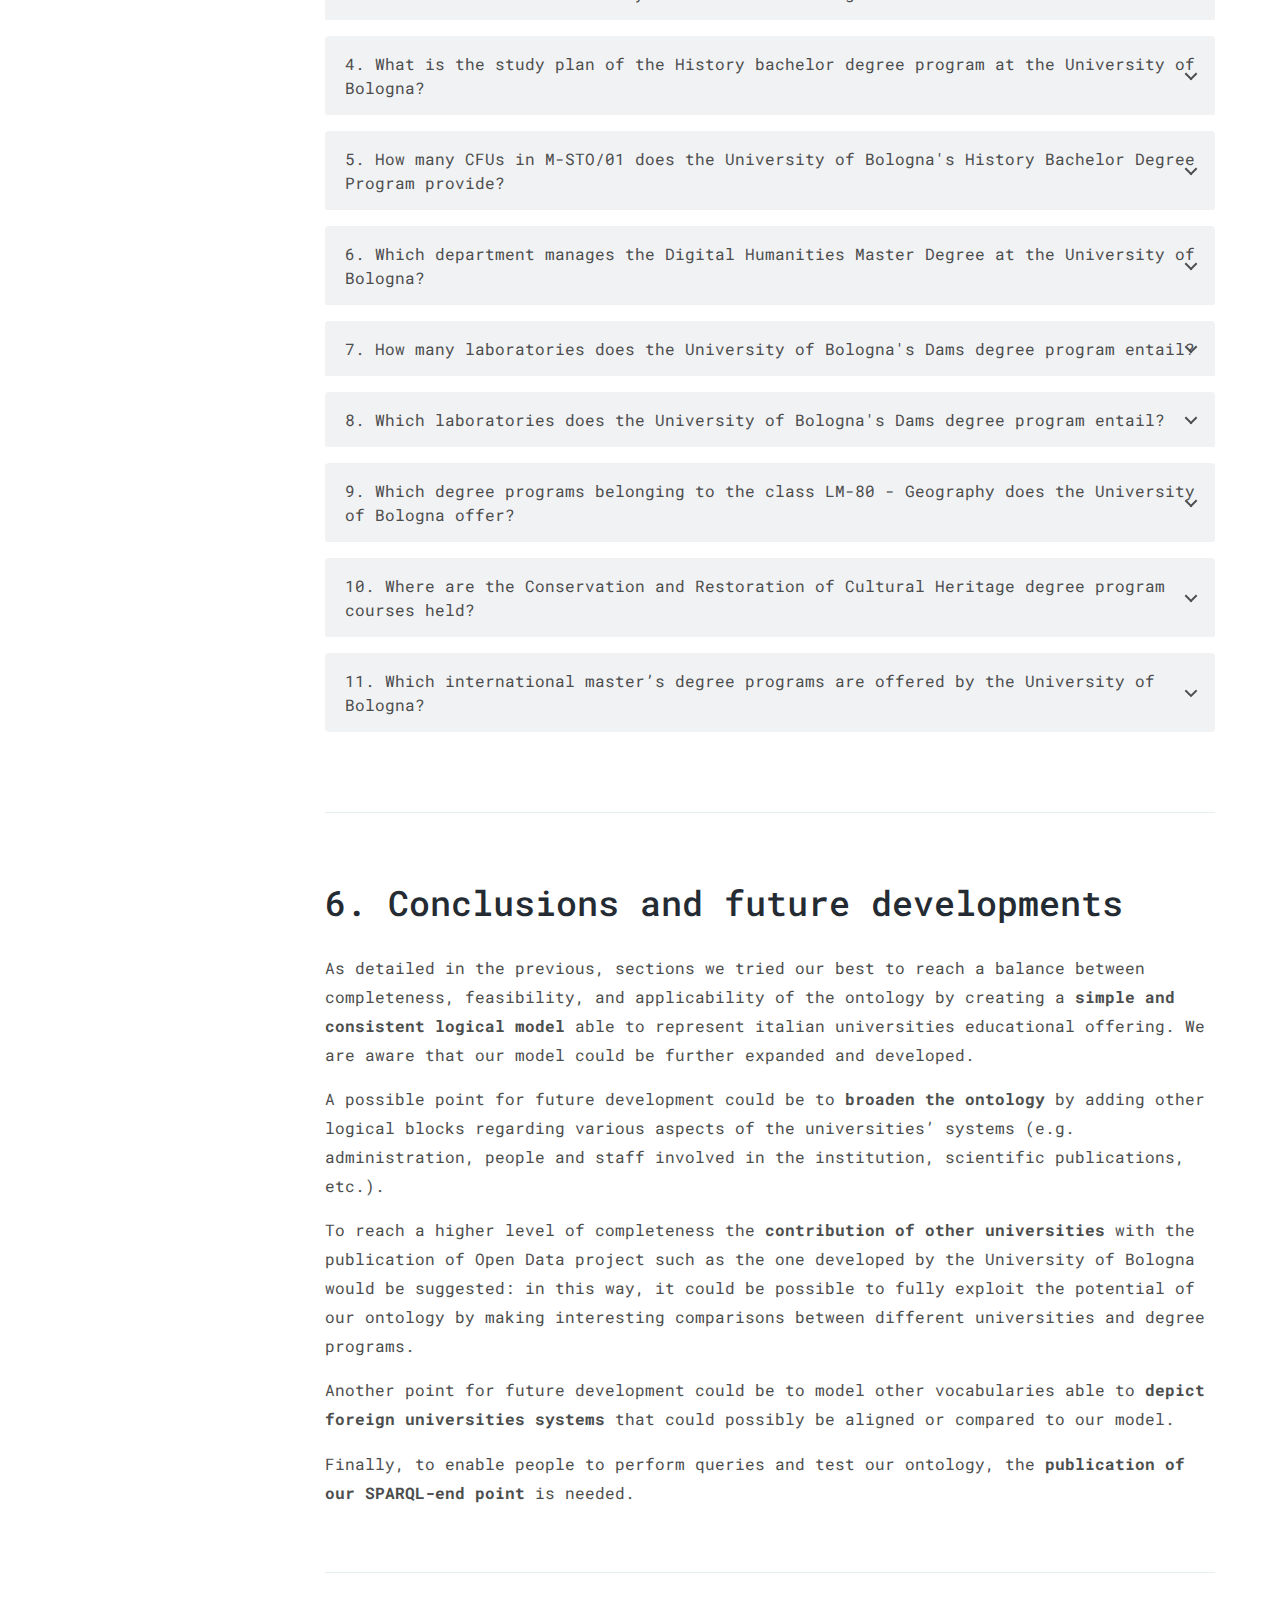
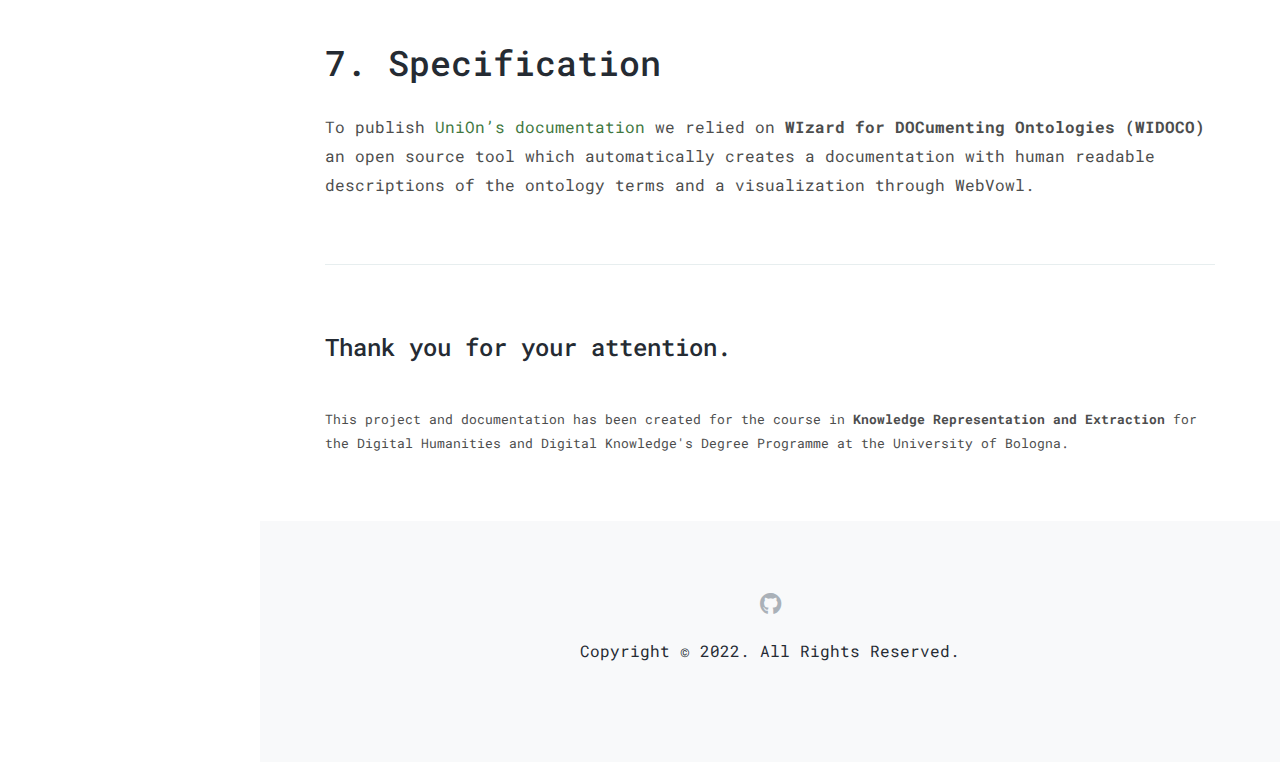
==== commit 9fbe2e66: "Update index.html" ====
--- a/index.html
+++ b/index.html
@@ -133,7 +133,7 @@
         <section id="idocs_start">
         <h1>Documentation</h1>
         <h2>UniOn (UO)</h2>
-        <p class="abstract">UniOn is an ontology representing Universities educational offer. It includes information to describe academic fields, degree programs, access methods and requirements, educational activities, titles and qualifications, location, organization and more.<p>
+        <p class="abstract">UniOn is an ontology representing universities and their educational offering: it describes the available degree programs, their access methods and requirements, the provided educational activities, achievable titles and qualifications, administrative locations, teaching places and more. <p>
 		<hr>
 		<div class="row">
 			<div class="col-sm-6 col-lg-4">
@@ -153,7 +153,7 @@
 				</ul>
 			</div>
 		</div>
-        <p>If you have <b>any questions</b> that are beyond the scope of this help file, Please <b>feel free to email</b> alice.bordignon@studio.unibo.it, francesca.borriello@studio.unibo.it, lorenza.pierucci@studio.unibo.it</a>.</p>
+        <p>If you have <b>any questions</b> that are beyond the scope of this help file, please <b>feel free to email</b> alice.bordignon@studio.unibo.it, francesca.borriello@studio.unibo.it, lorenza.pierucci@studio.unibo.it</a>.</p>
         </section>
 
 		<hr class="divider">
@@ -162,13 +162,13 @@
 		============================ -->
         <section id="idocs_installation">
           <h4>1.2 Goal</h4>
-          <p>UniOn is intended to represent and organize information in order to:</p>
+          <p>UniOn allows to: </p>
             <ul>
-                <li><b>Orient oneself</b> by getting an overview of university educational programs.</li>
-                <li><b>Compare</b> different universities’ offers.</li>
-                <li><b>Extract</b> useful information about a variety of issues.</li>
+                <li><b>Understand</b> and traverse the academic domain, by getting an overview of universities’ educational programs; </li>
+                <li><b>Compare</b> different universities’ offerings;</li>
+                <li><b>Extract</b> useful information;</li>
             </ul>
-          <p>It could thus prove useful for <b>prospective students</b> looking for the most suitable university course as well as for universities or other related institutions willing to describe and publish information about their training offer.
+          <p>Potential users could thus include <b>prospective students</b> looking for the most suitable university course as well as for <b>universities</b> or other <b>related institutions</b> willing to describe and publish information about their training offer. 
           </p>
         </section>
 
@@ -217,7 +217,7 @@
 		============================ -->
         <section id="idocs_navbar">
           <h4>2.2 A hybrid approach</h4>
-		  <p>Since we intended our vocabulary to organically include information from both kinds of sources, we adopted a hybrid approach, <b>merging top-down and bottom-up techniques</b>:</p>
+		  <p>Since we intended our vocabulary to organically include information from both kinds of sources, we adopted a hybrid modelling approach, <b>merging top-down and bottom-up techniques</b>:</p>
 		  <ul>
         <li><b>Top-down</b>: we defined general concepts of the domain and then classified them into specific hierarchies by analyzing relevant information sources, i.e. university websites.</li>
         <li><b>Bottom-up</b>: starting with existing data structures, we defined specific concrete concepts.</li>
@@ -231,8 +231,9 @@
 		============================ -->
         <section id="idocs_sidebar">
           <h4>2.3 Completeness, feasibility and interoperability</h4>
-          <p>Since the availability and completeness of data for our domain is limited and since we did not intend our ontology to be flattened on them, we worked towards a balance between <b>logical complexity, completeness and applicability</b>. This means that UniOn covers more than the existing data structures and contains some “empty” concepts without any data that represents them: we hope that soon UniOn will be able to embrace more comprehensive data.</p>
-          <p>Finally, in order to guarantee interoperability and reusability to UniOn, we decided to make use - when possible - of existing vocabularies, mapping our classes and properties with widely adopted ones. We thus reused some classes and properties from <b>DULCE (DOLCE+DnS Ultralite)</b>, a foundational ontology presenting general categories and relations that come to hand when building a lower-level ontology like ours. </p>
+          <p>Available data for our specific domain are neither complete nor completely satisfying when it comes to describing it: since we did not intend UniOn to be flattened on them, the ontology ended up entailing more classes and properties than those described by our dataset. This means that it contains some “empty” concepts without instances representing them: we hope that soon UniOn will take advantage of more comprehensive data. 
+		  Finally, in order to guarantee interoperability and reusability to UniOn, we decided to make use - when possible - of existing vocabularies, mapping our classes and properties with widely adopted ones. We thus reused some classes and properties from DUL (DOLCE+DnS Ultralite), a foundational ontology presenting general categories and relations that come to hand when building a lower-level ontology like ours. </p>
+          <p>Finally, in order to guarantee interoperability and reusability to UniOn, we decided to make use - when possible - of existing vocabularies, mapping our classes and properties with widely adopted ones. We thus reused some classes and properties from <b>DUL (DOLCE+DnS Ultralite)</b>, a foundational ontology presenting general categories and relations that come to hand when building a lower-level ontology like ours. </p>
 		    </section>
         <div class=image>
            <img src="assets/images/ontologyclasses.jpg" alt="UniOn Classes">
@@ -245,7 +246,7 @@
 		============================ -->
         <section id="idocs_content">
           <h2>3. Data collection</h2>
-          <p> As we said, in the process of modelling our ontology we worked on a few <b>open CSV files</b>. Once we completed the first draft of our model, we moved on to create our own dataset to merge and integrate all information – which was then scattered among several sources – into a new, all-inclusive structure. <br>
+          <p>As we said, in the process of modelling our ontology we worked on a few <b>open CSV files</b>. Once we completed the first draft of our model, we moved on to create our own dataset to merge and integrate all information – which was then scattered among several sources – into a new, all-inclusive structure. <br>
             The goal was to then use the obtained dataset to automatically populate our ontology: this would allow us to put it to the test by trying to answer our competency questions.</p>
         </section>
 
@@ -261,7 +262,7 @@
         <li><b>A catalogue of all educational activities</b> delivered by the University of Bologna. For each educational activity, a ‘degree code’ specifies the degree program it belongs to.</li>
         <li>Specification of <b>each educational activity's SSD, Teaching code and CFUs</b>.</li>
             <ul>
-              <li><b>SSD</b> stands for ‘scientific-disciplinary sectors’: they point to the disciplinary areas to which each educational activity belongs.</li>
+              <li><b>SSD</b> stands for ‘scientific-disciplinary sectors’: they point to the disciplinary areas each educational activity belongs to.</li>
               <li><b>Teaching codes</b> are numerical codes univocally identifying each educational activity.</li>
               <li><b>CFUs</b> (university formative credits) are a numerical measure of the workload for each exam or activity. To obtain a degree, students need to acquire 180 CFUs.</li>
             </ul>
@@ -300,9 +301,9 @@
 		  <section id="idocs_components">
             <h2>4. Populating the ontology (A-box)</h2>
 			<p>We populated our ontology using <b>OwlReady2</b>, a package for ontology-oriented programming in Python. It can load <b>OWL 2.0 ontologies as Python objects</b>, modify them, save them, and perform reasoning via HermiT.
-      </p>
+      		</p>
 			<p>To populate our classes we created the individuals, their labels, and established relationships among them. <br>Throughout the various steps of this phase, we performed an <b>iterative testing process</b> in order to detect errors and consequently adjust our script to build an <b>efficient population environment</b>. <br>
-        The resulting population script is <b>potentially reusable by anyone having a CSV dataset(s) structured like ours</b> and carrying information for any other Universities, academic years, academic fields etc.</p>
+        	The resulting population script is <b>potentially reusable by anyone having a CSV dataset(s) structured like ours</b> and carrying information for any other Universities, academic years, academic fields etc.</p>
 			<p>Once all the individuals and all the relationships among them were correctly created, we ran the Protégé logic reasoner on the populated ontology to check its consistency and integrity. Since <b>it inferred correctly what had not been declared manually</b>, we concluded that our ontology was logically structured and working. Finally, we exported the inferred axioms as ontology saving it as an OWL file: it will be our <b>final OWL file</b> on which the SPARQL queries will be run. </br>
       See our <a href="https://github.com/alicebordignon/KRKE-RDF/blob/main/OntologyPopulation.ipynb">Jupyter notebook</a> for a full explanation of the ontology population steps.</p>
       <p>As we have already outlined, UniOn has been modelled pursuing a <b>balance between the completeness of the domain’s description</b> and the <b>actual availability of data</b>. This means that, for it not to be flattened on the (still defective) data, it entails more classes and properties than those that those described by our dataset. Therefore, not all its classes are populated by individuals.</p>
@@ -643,12 +644,11 @@
 		============================ -->
         <section id="idocs_conclusions">
           <h2>6. Conclusions and future developments</h2>
-          <p>As detailed in the previous sections we tried our best to reach a balance between completeness, feasibility, and applicability of the ontology by creating a <b>simple and consistent logical model</b> able to represent italian universities educational offers from an institutional point of view. We are aware that our model could be further expanded and developed.</p>
-          <p>A possible point for future development could be to <b>broaden the ontology</b> by adding other logical blocks regarding various aspects of the universities’ systems (e.g. administration, people and staff involved in the institution, scientific publications, etc.).<br>
-            To reach a higher level of completeness the <b>contribution of other universities</b> with the publication of Open Data project such as the one developed by the University of Bologna would be suggested: in this way, it could be possible to fully exploit the potential of our ontology by making interesting comparisons between different universities and degree programmes.  <br>
-            Another point for future development could be to model other vocabularies able to <b>depict foreign universities systems</b> that could possibly be aligned or compared to our model.<br>
-            Finally, to enable people to perform queries and test our ontology, the <b>publication of our SPARQL-end point</b> is needed.
-          </p>
+          <p>As detailed in the previous, sections we tried our best to reach a balance between completeness, feasibility, and applicability of the ontology by creating a <b>simple and consistent logical model</b> able to represent italian universities educational offering. We are aware that our model could be further expanded and developed.</p>
+          <p>A possible point for future development could be to <b>broaden the ontology</b> by adding other logical blocks regarding various aspects of the universities’ systems (e.g. administration, people and staff involved in the institution, scientific publications, etc.).</p>
+          <p>To reach a higher level of completeness the <b>contribution of other universities</b> with the publication of Open Data project such as the one developed by the University of Bologna would be suggested: in this way, it could be possible to fully exploit the potential of our ontology by making interesting comparisons between different universities and degree programs.</p>
+           <p>Another point for future development could be to model other vocabularies able to <b>depict foreign universities systems</b> that could possibly be aligned or compared to our model.</p>
+           <p>Finally, to enable people to perform queries and test our ontology, the <b>publication of our SPARQL-end point</b> is needed.</p>
 
         </section>
 
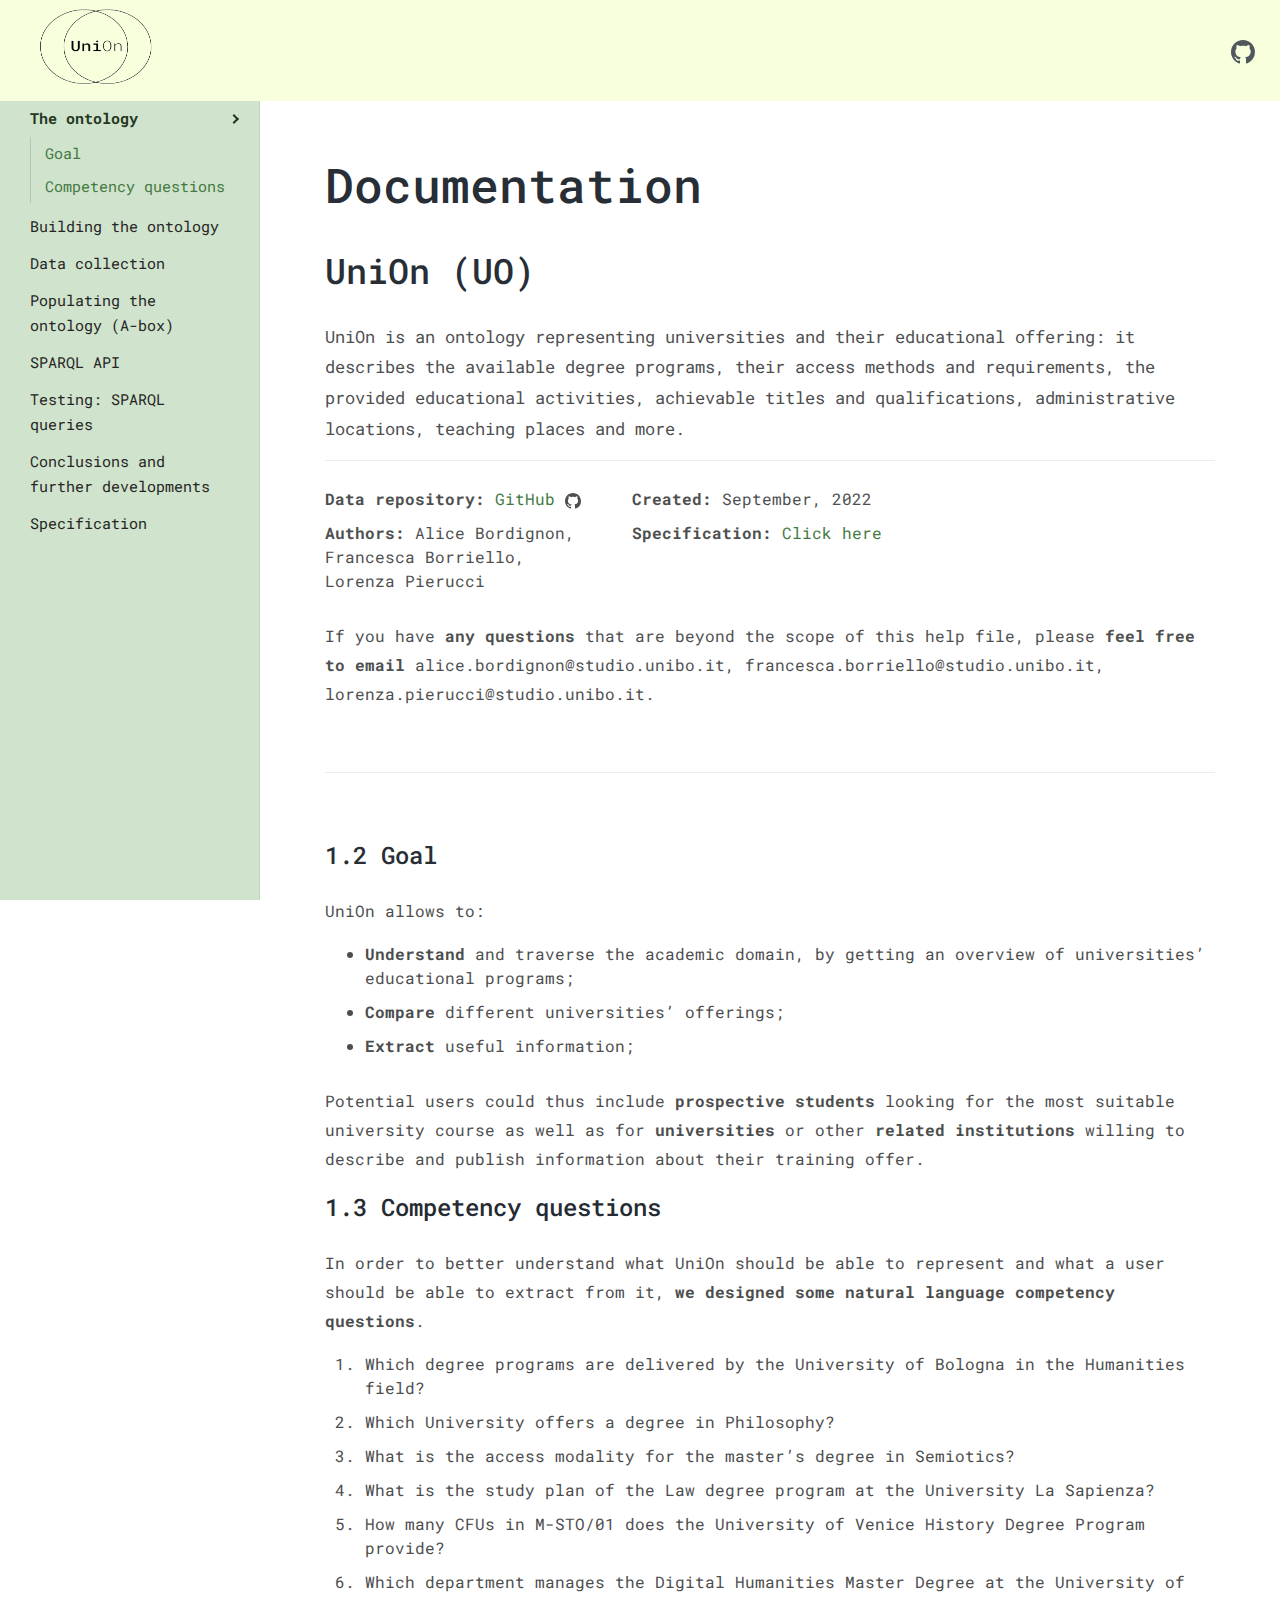
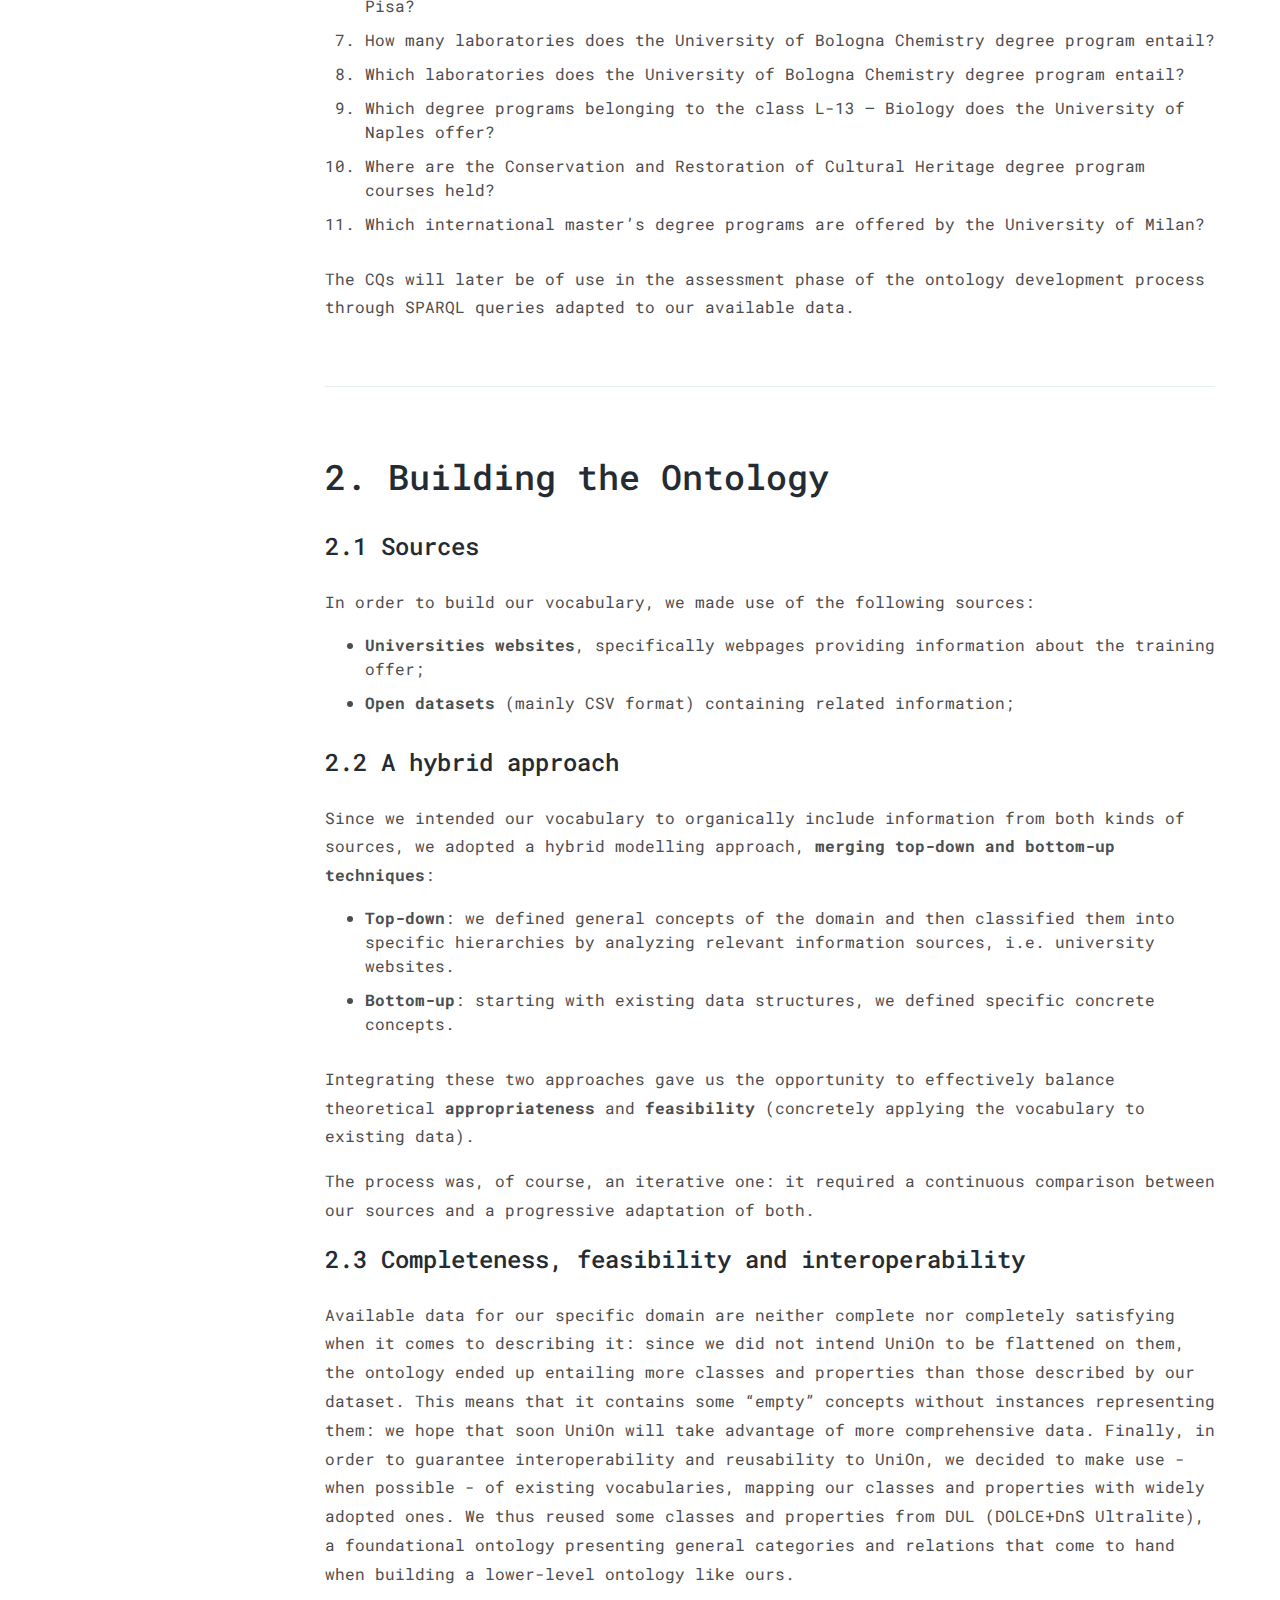
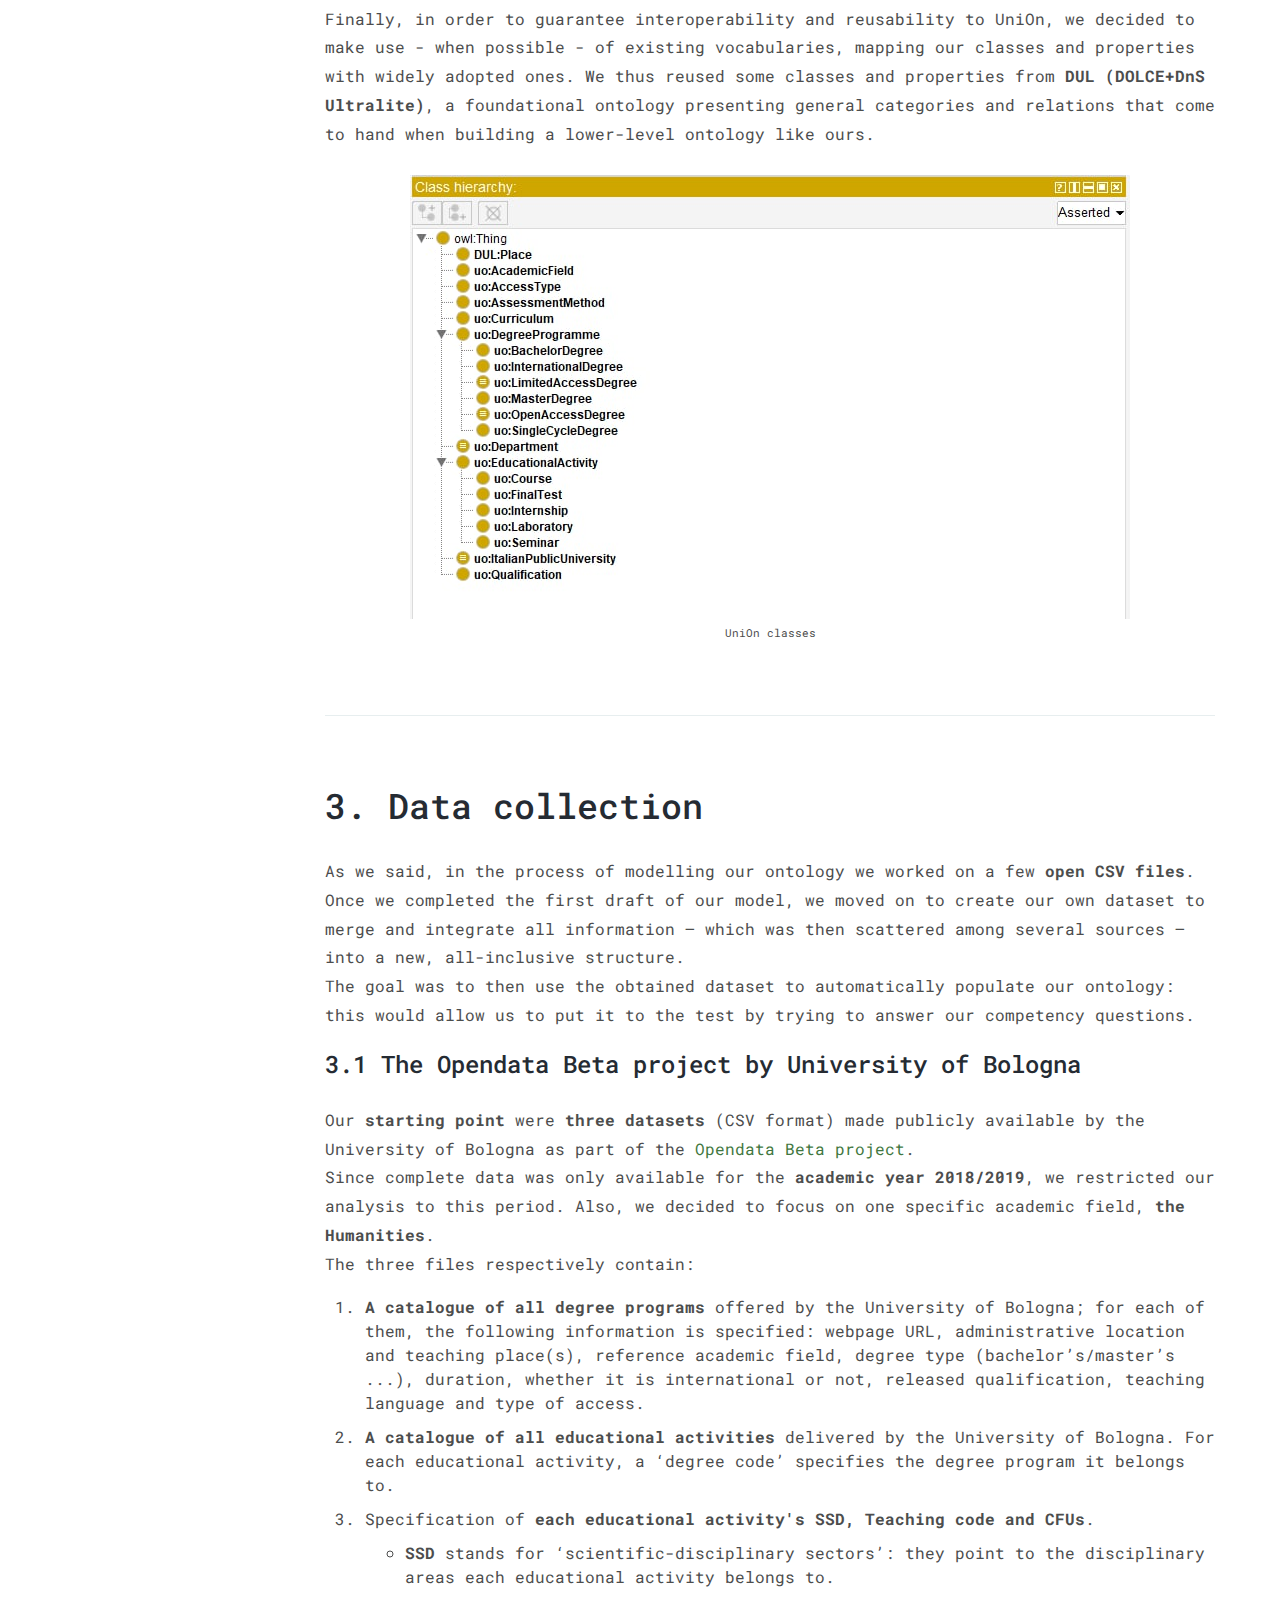
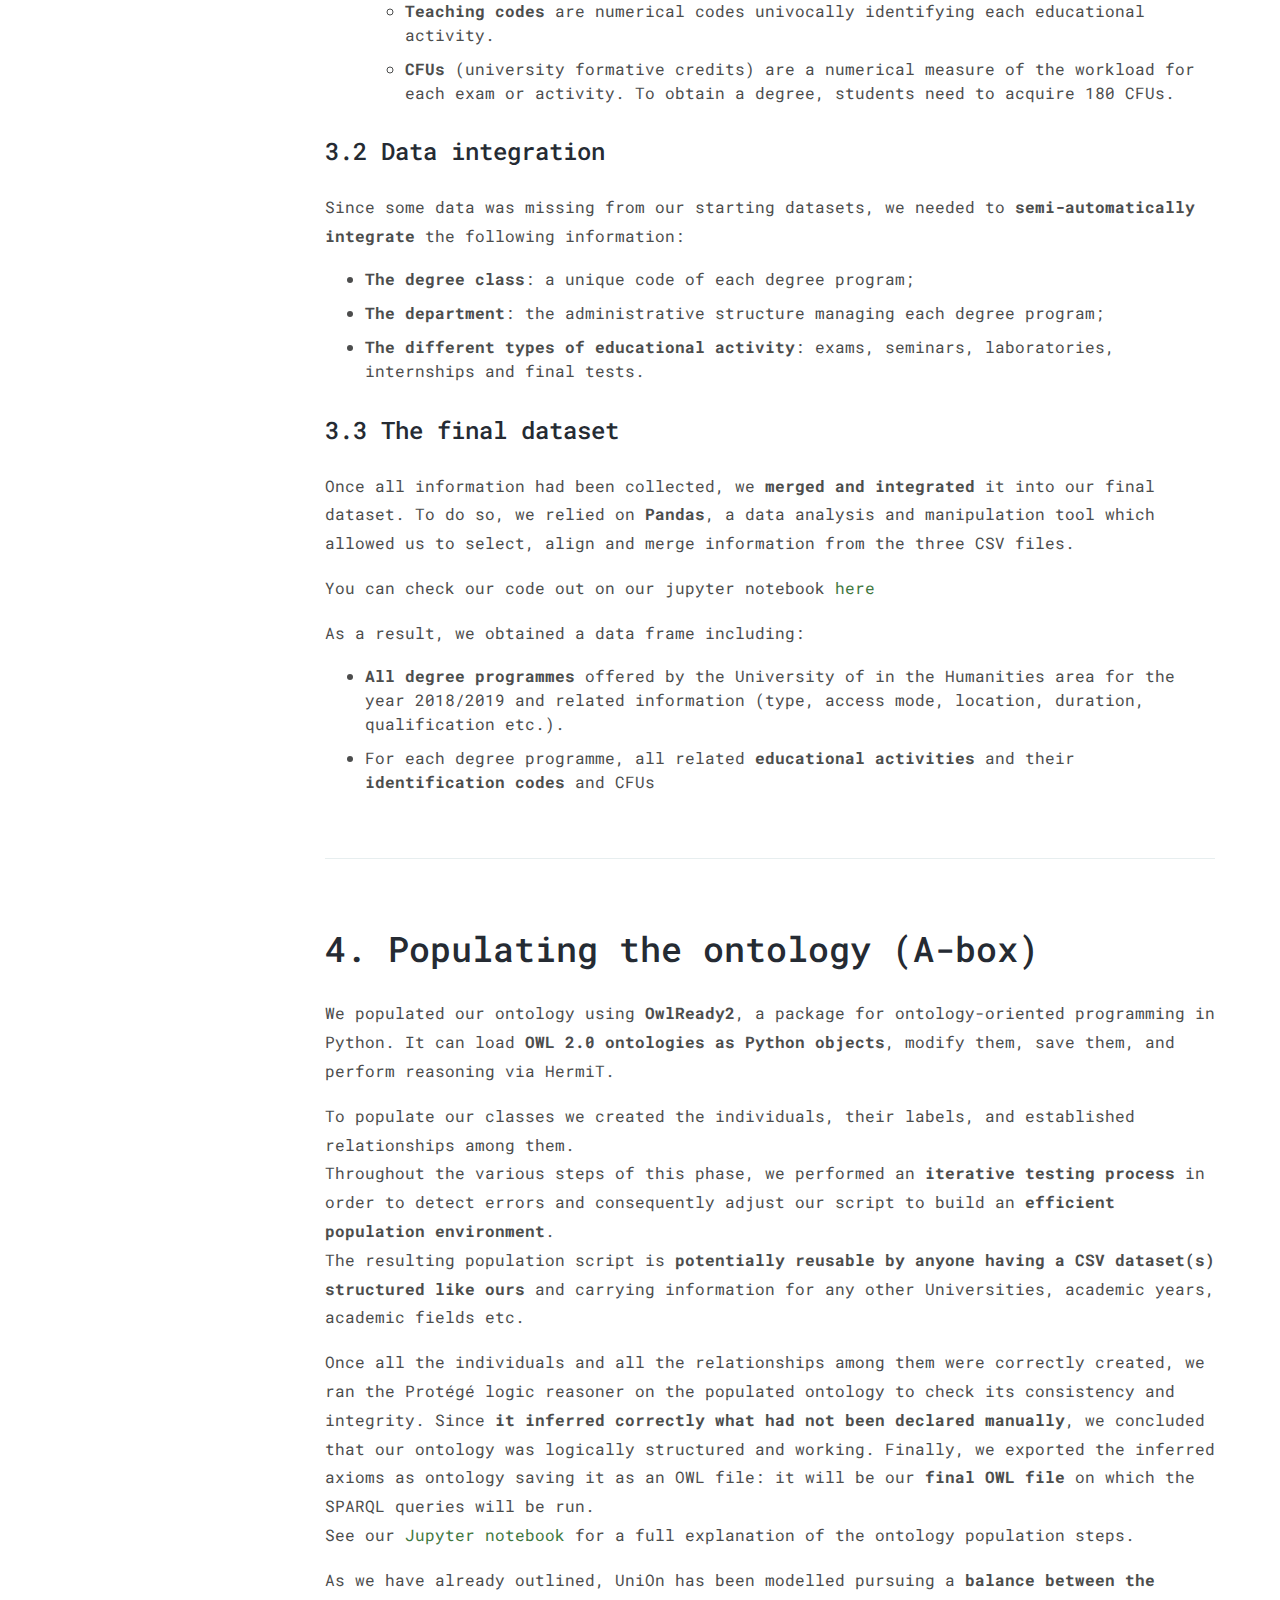
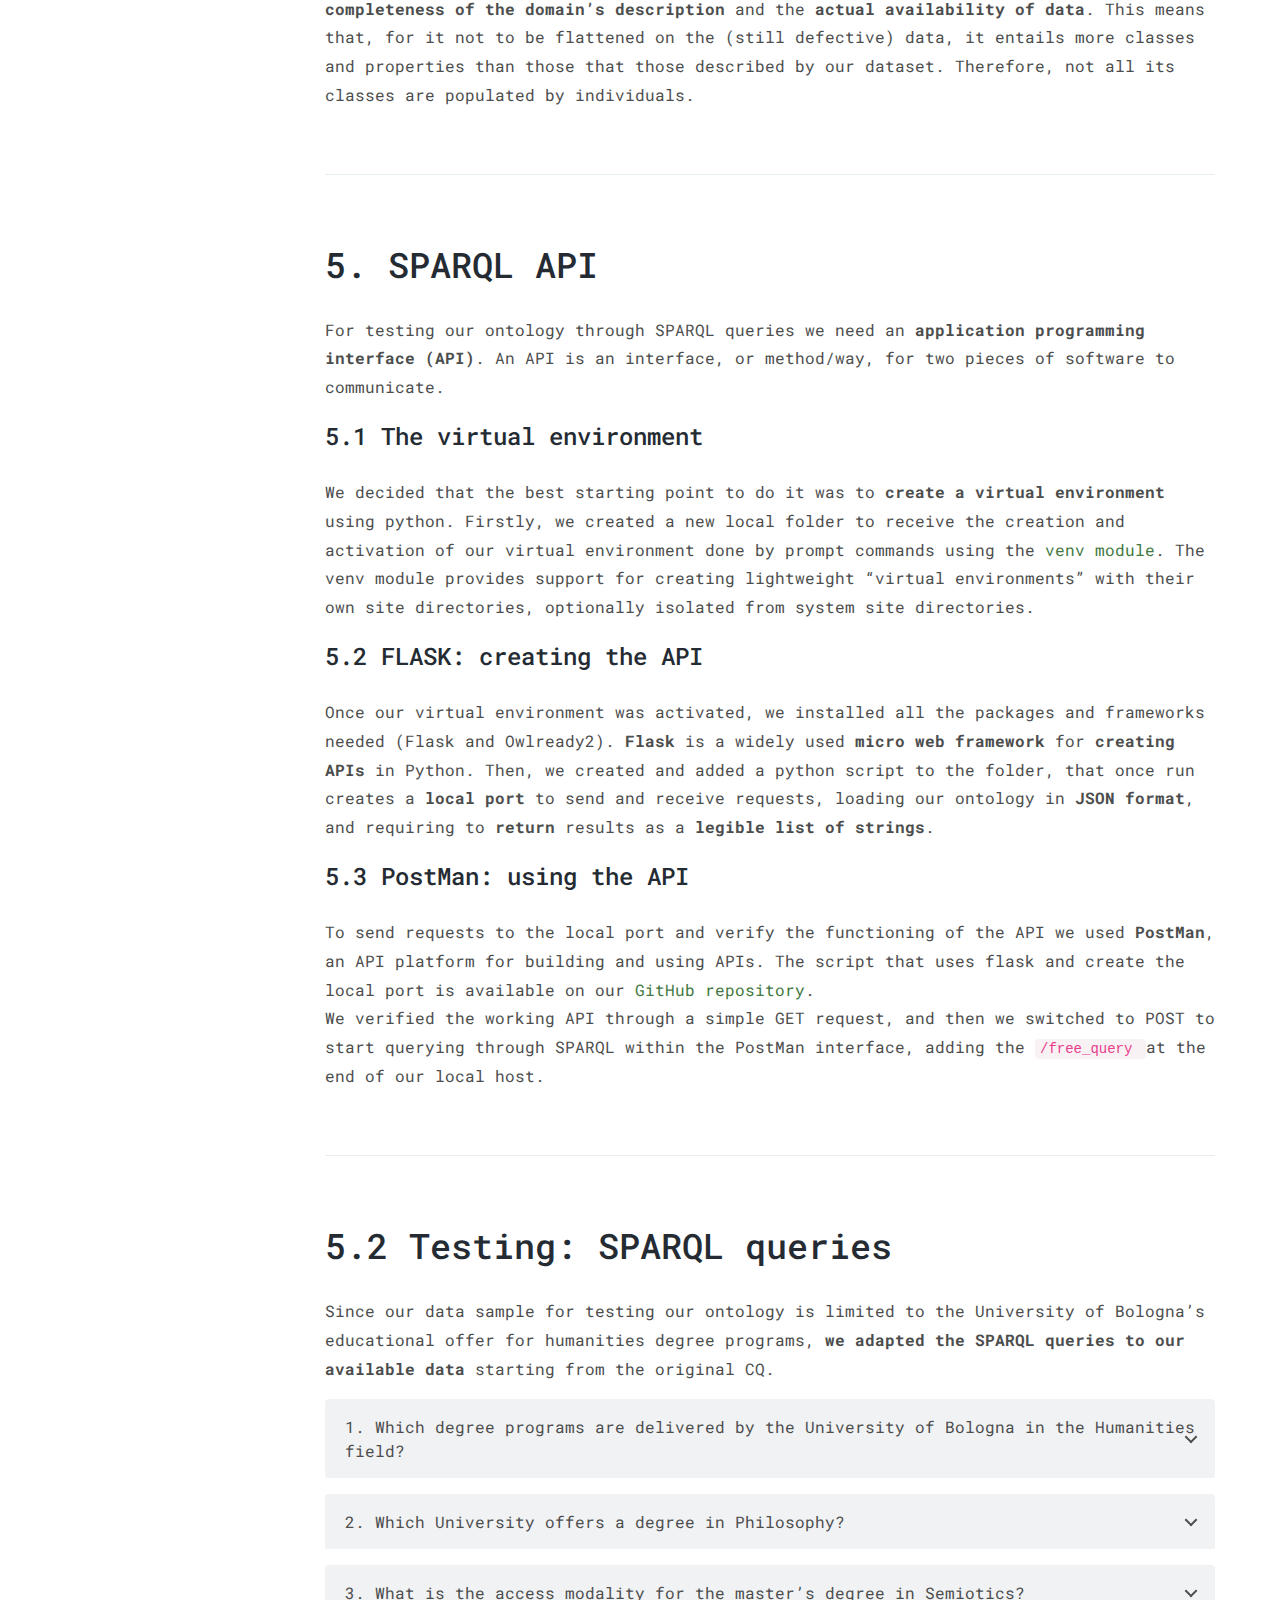
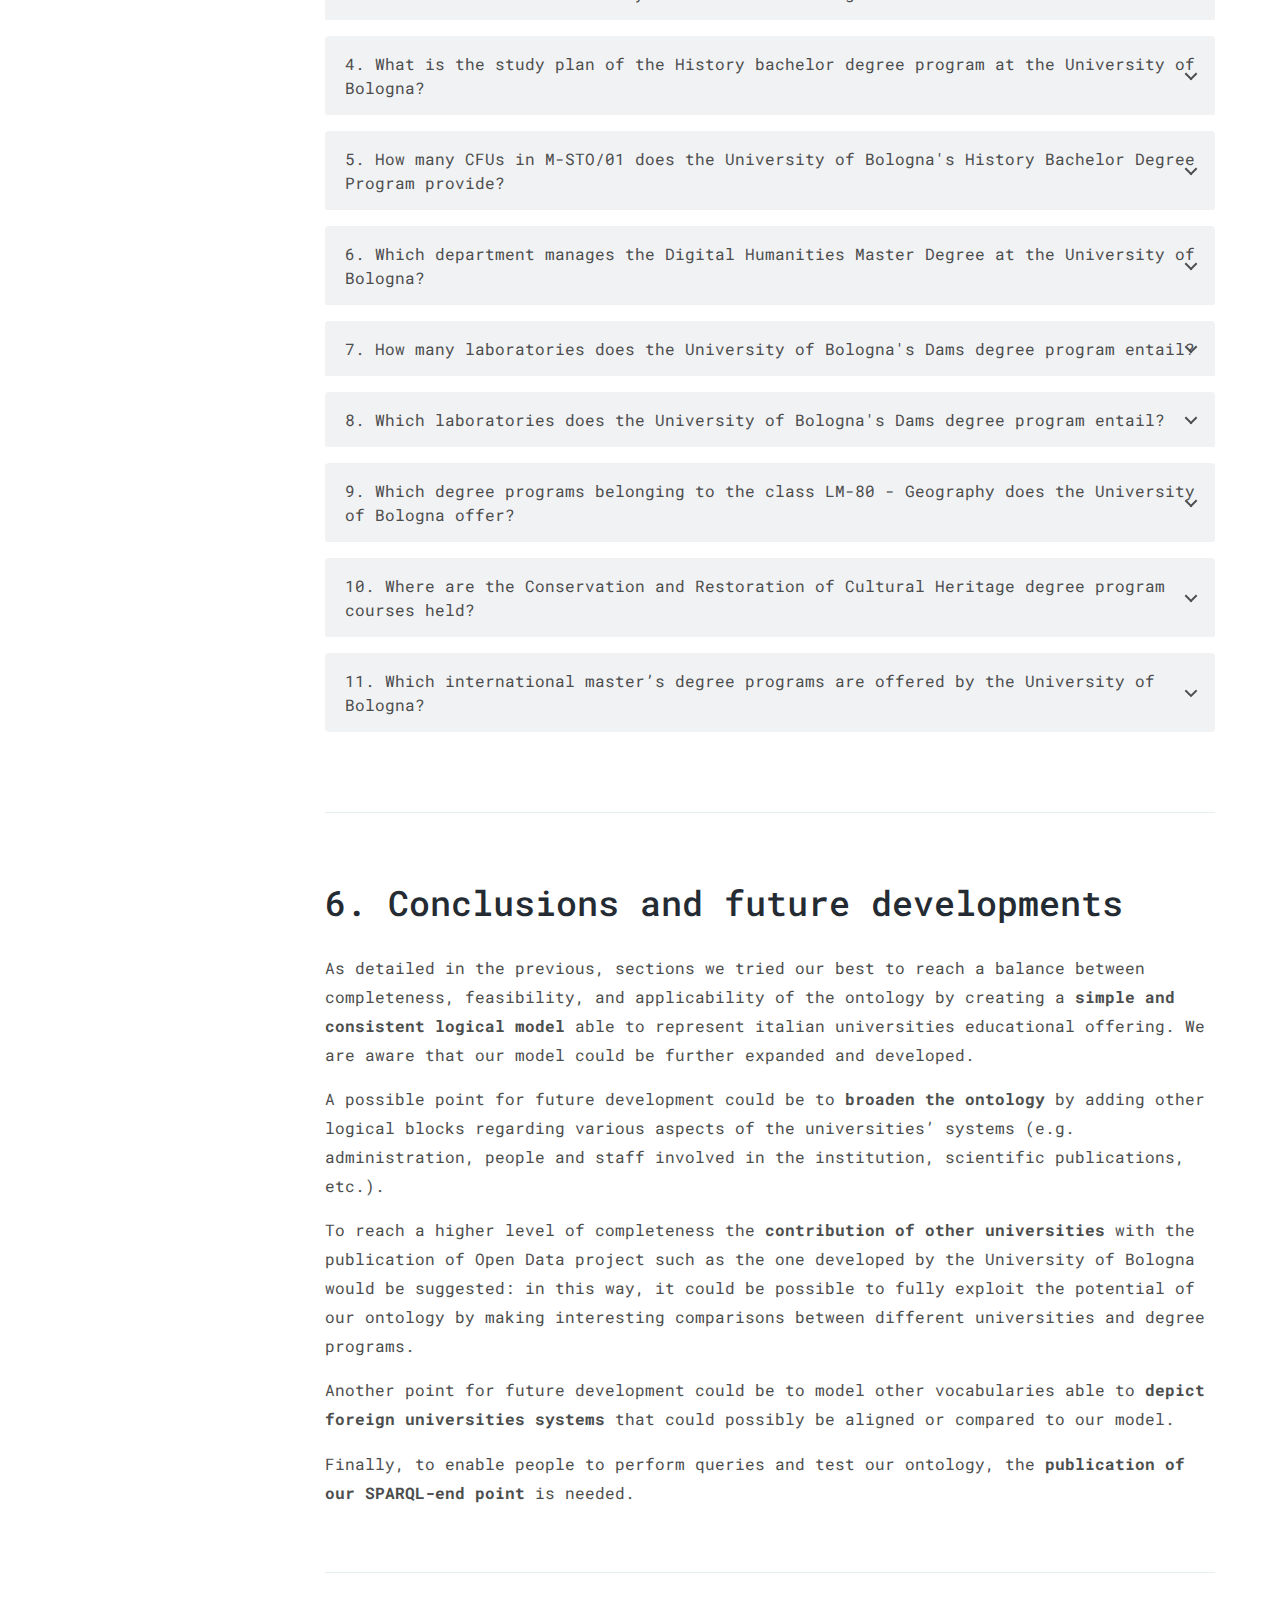
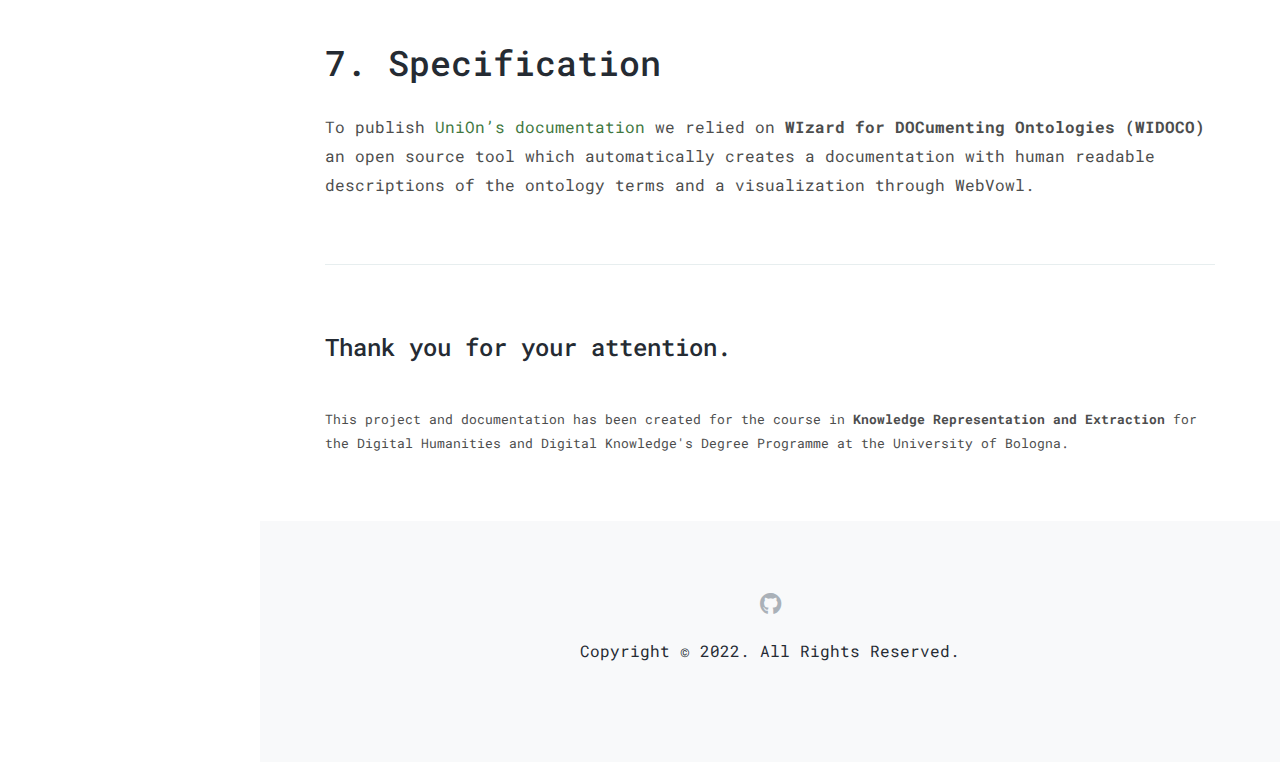
==== commit d48f67e6: "Update index prefix uo" ====
--- a/index.html
+++ b/index.html
@@ -168,7 +168,7 @@
                 <li><b>Compare</b> different universities’ offerings;</li>
                 <li><b>Extract</b> useful information;</li>
             </ul>
-          <p>Potential users could thus include <b>prospective students</b> looking for the most suitable university course as well as for <b>universities</b> or other <b>related institutions</b> willing to describe and publish information about their training offer. 
+          <p>Potential users could thus include <b>prospective students</b> looking for the most suitable university course as well as for <b>universities</b> or other <b>related institutions</b> willing to describe and publish information about their training offer.
           </p>
         </section>
 
@@ -231,7 +231,7 @@
 		============================ -->
         <section id="idocs_sidebar">
           <h4>2.3 Completeness, feasibility and interoperability</h4>
-          <p>Available data for our specific domain are neither complete nor completely satisfying when it comes to describing it: since we did not intend UniOn to be flattened on them, the ontology ended up entailing more classes and properties than those described by our dataset. This means that it contains some “empty” concepts without instances representing them: we hope that soon UniOn will take advantage of more comprehensive data. 
+          <p>Available data for our specific domain are neither complete nor completely satisfying when it comes to describing it: since we did not intend UniOn to be flattened on them, the ontology ended up entailing more classes and properties than those described by our dataset. This means that it contains some “empty” concepts without instances representing them: we hope that soon UniOn will take advantage of more comprehensive data.
 		  Finally, in order to guarantee interoperability and reusability to UniOn, we decided to make use - when possible - of existing vocabularies, mapping our classes and properties with widely adopted ones. We thus reused some classes and properties from DUL (DOLCE+DnS Ultralite), a foundational ontology presenting general categories and relations that come to hand when building a lower-level ontology like ours. </p>
           <p>Finally, in order to guarantee interoperability and reusability to UniOn, we decided to make use - when possible - of existing vocabularies, mapping our classes and properties with widely adopted ones. We thus reused some classes and properties from <b>DUL (DOLCE+DnS Ultralite)</b>, a foundational ontology presenting general categories and relations that come to hand when building a lower-level ontology like ours. </p>
 		    </section>
@@ -543,7 +543,7 @@
                               WHERE {
                               ?DegreeProgramme uo:hasEducationalActivity ?EducationalActivity ;
                                               rdfs:label "Dams - discipline delle arti, della musica  e dello spettacolo" .
-                              ?EducationalActivity a UniOn:Laboratory .
+                              ?EducationalActivity a uo:Laboratory .
 
                               OPTIONAL { ?EducationalActivity rdfs:label ?EducationalActivityLabel }
                               }
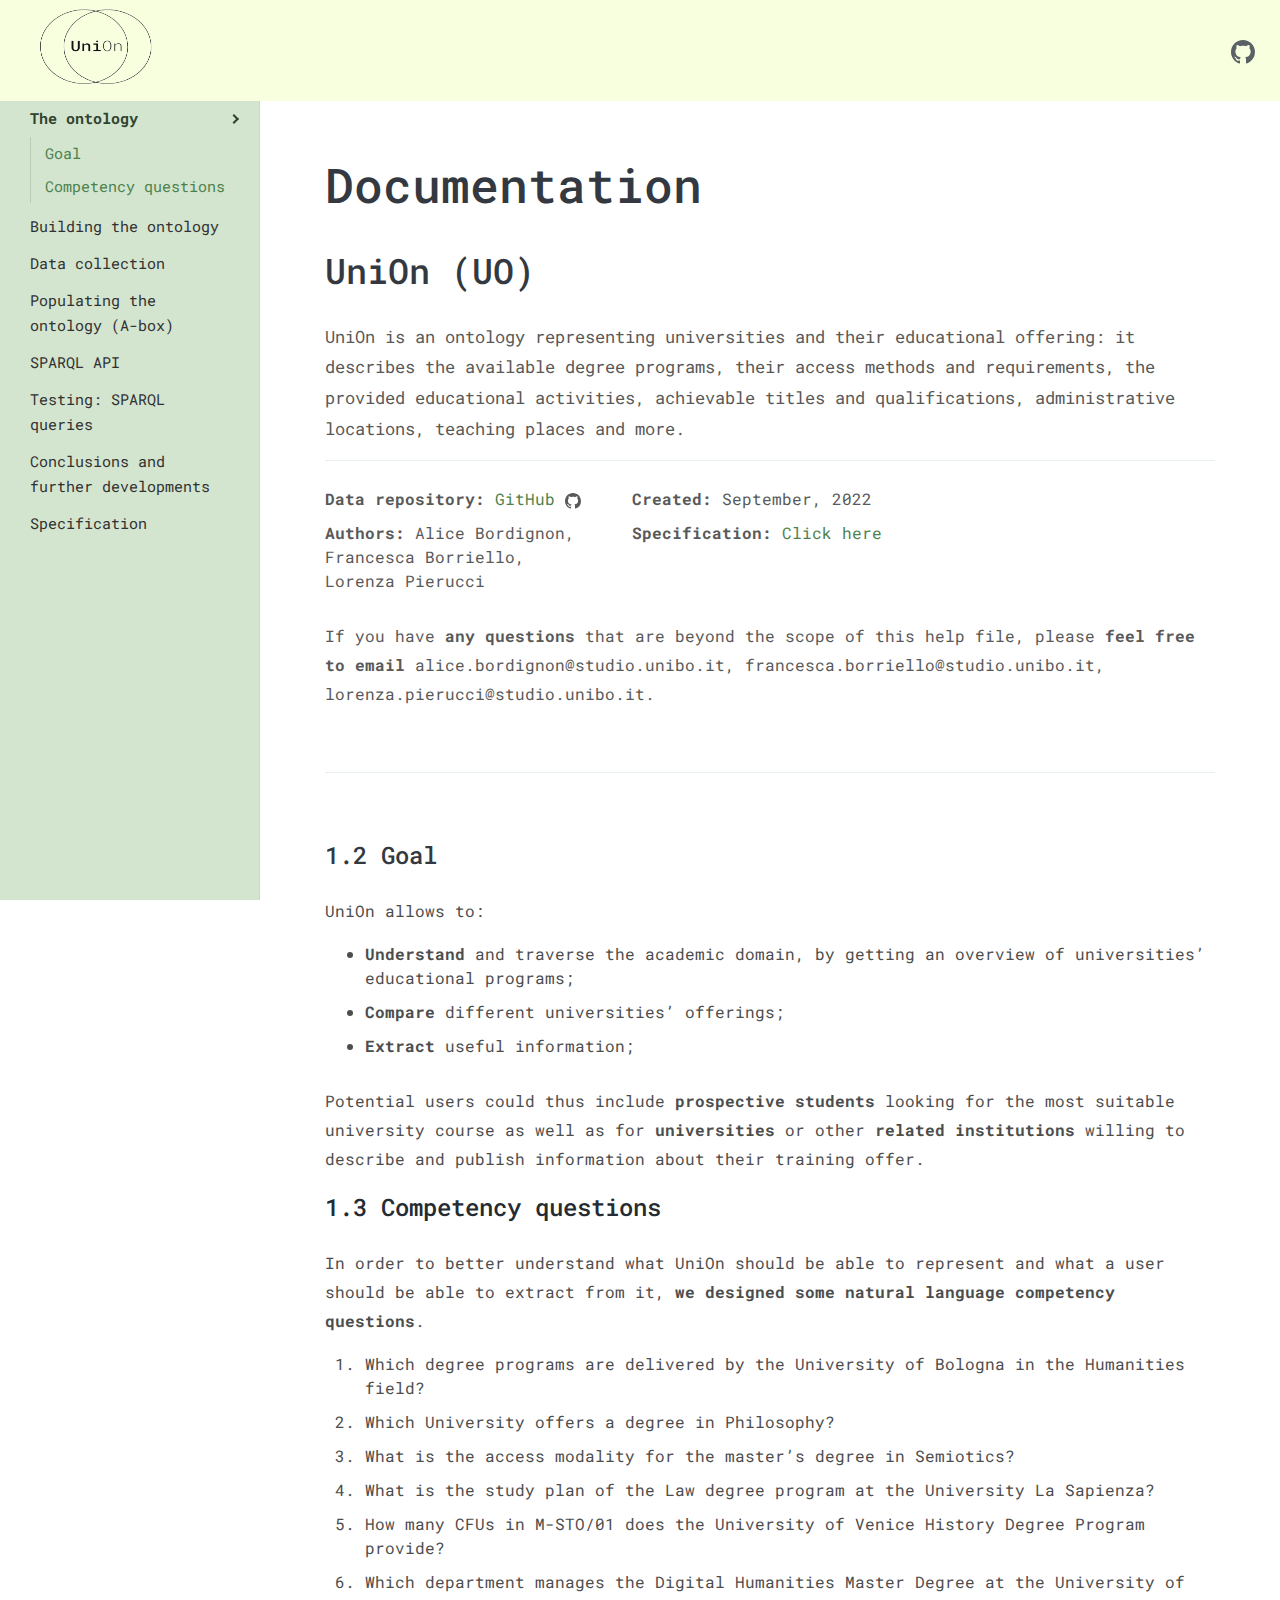
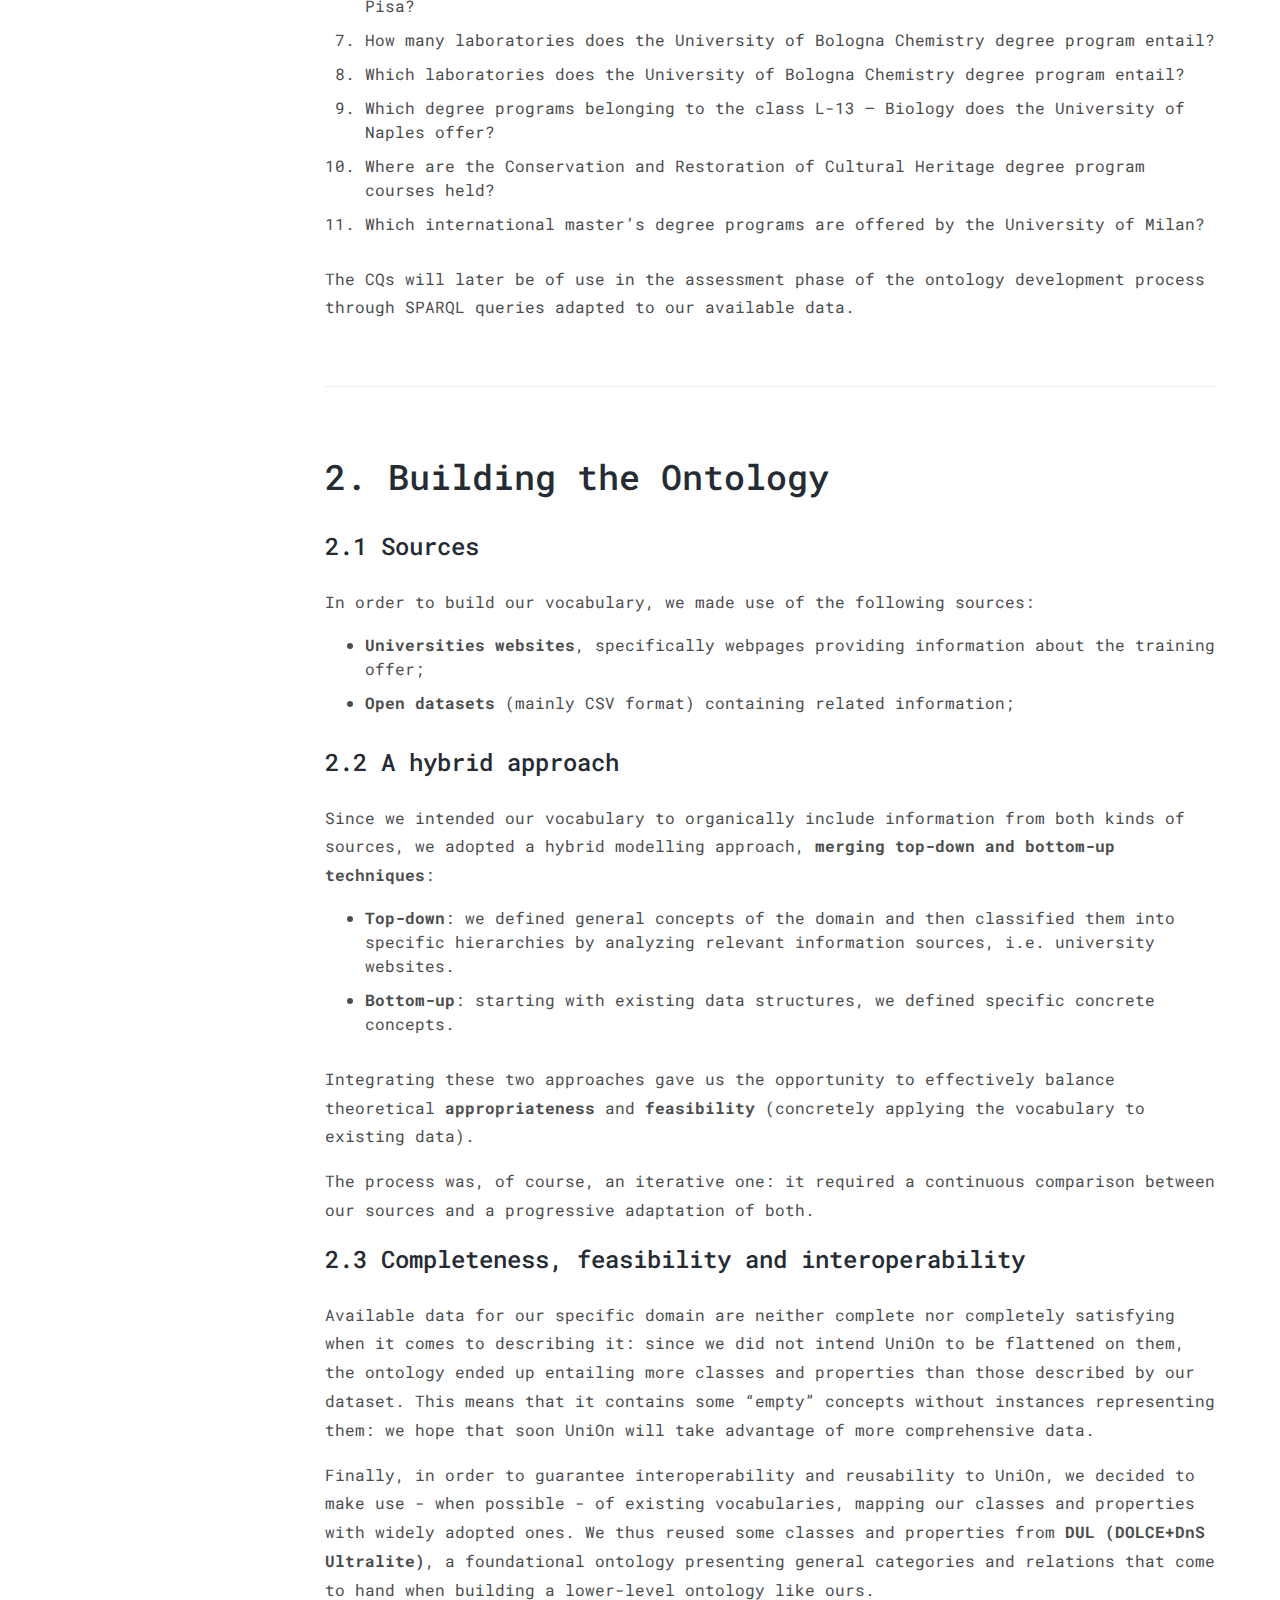
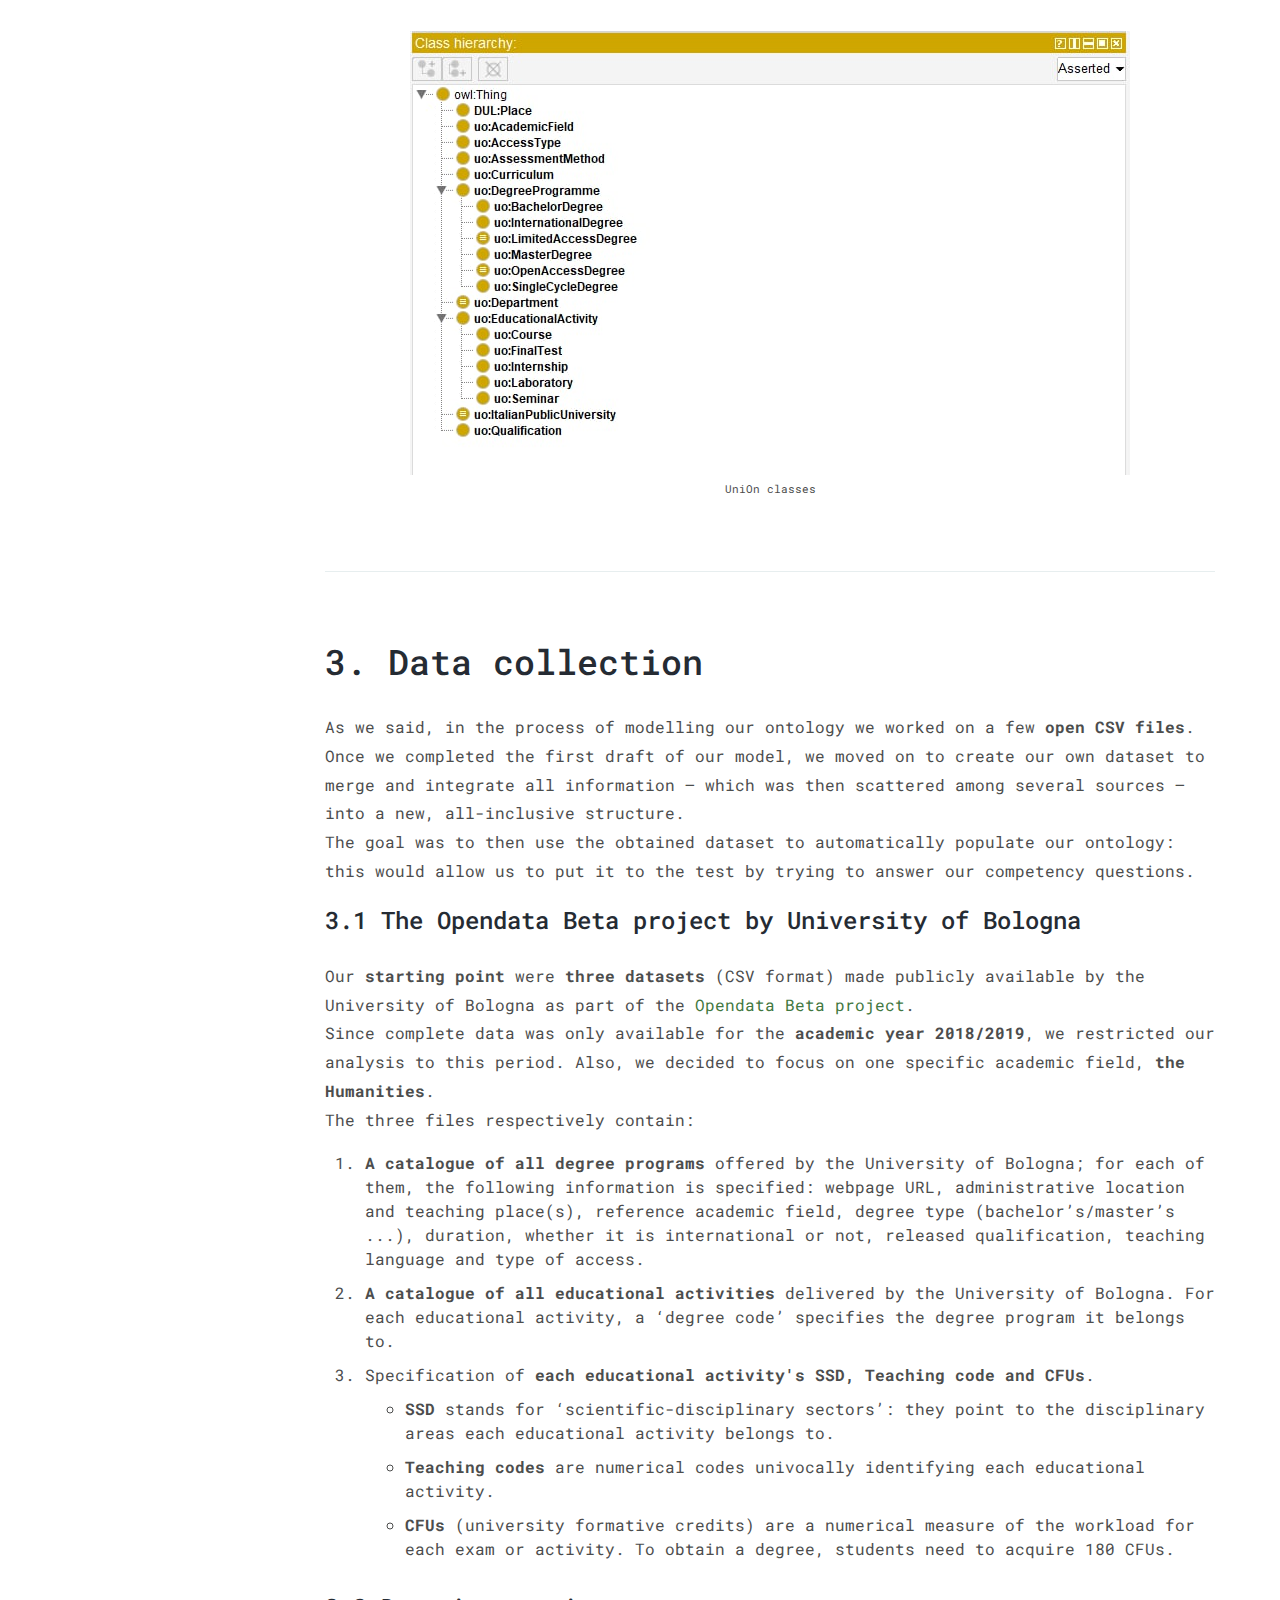
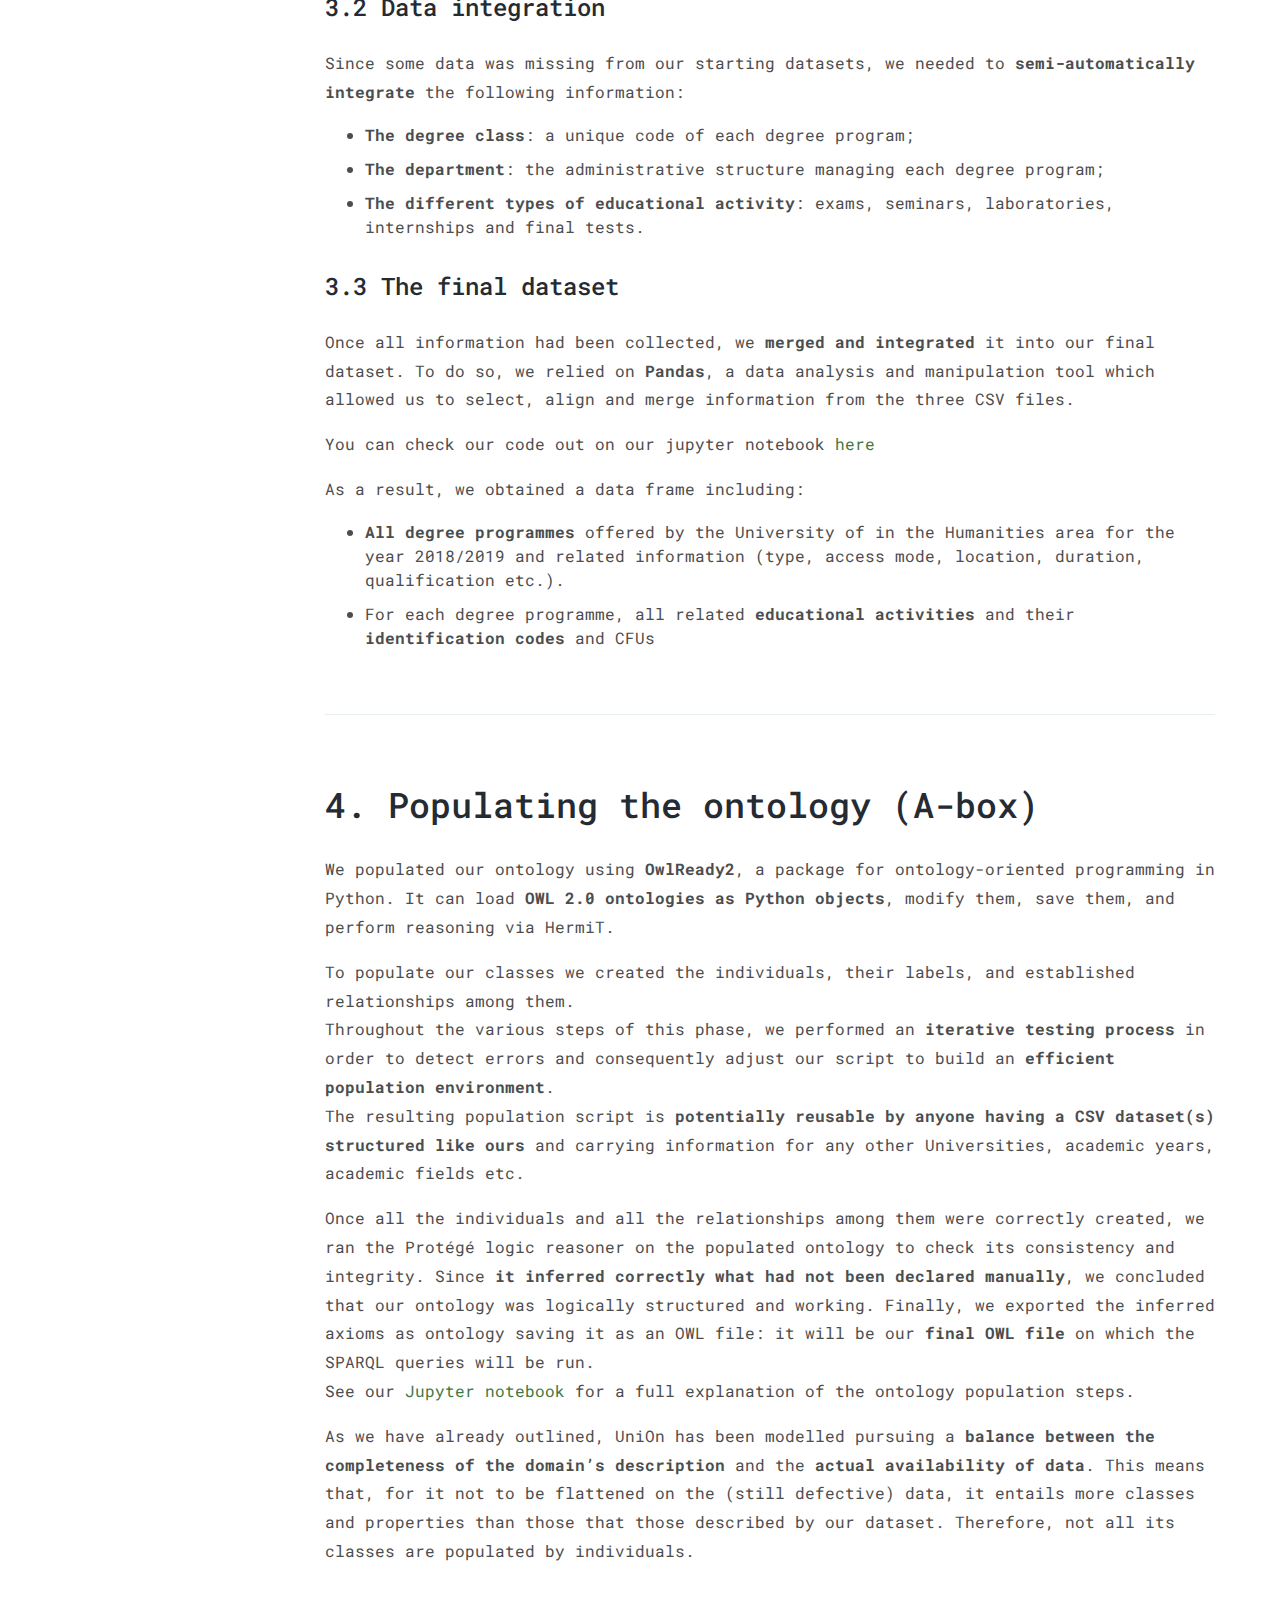
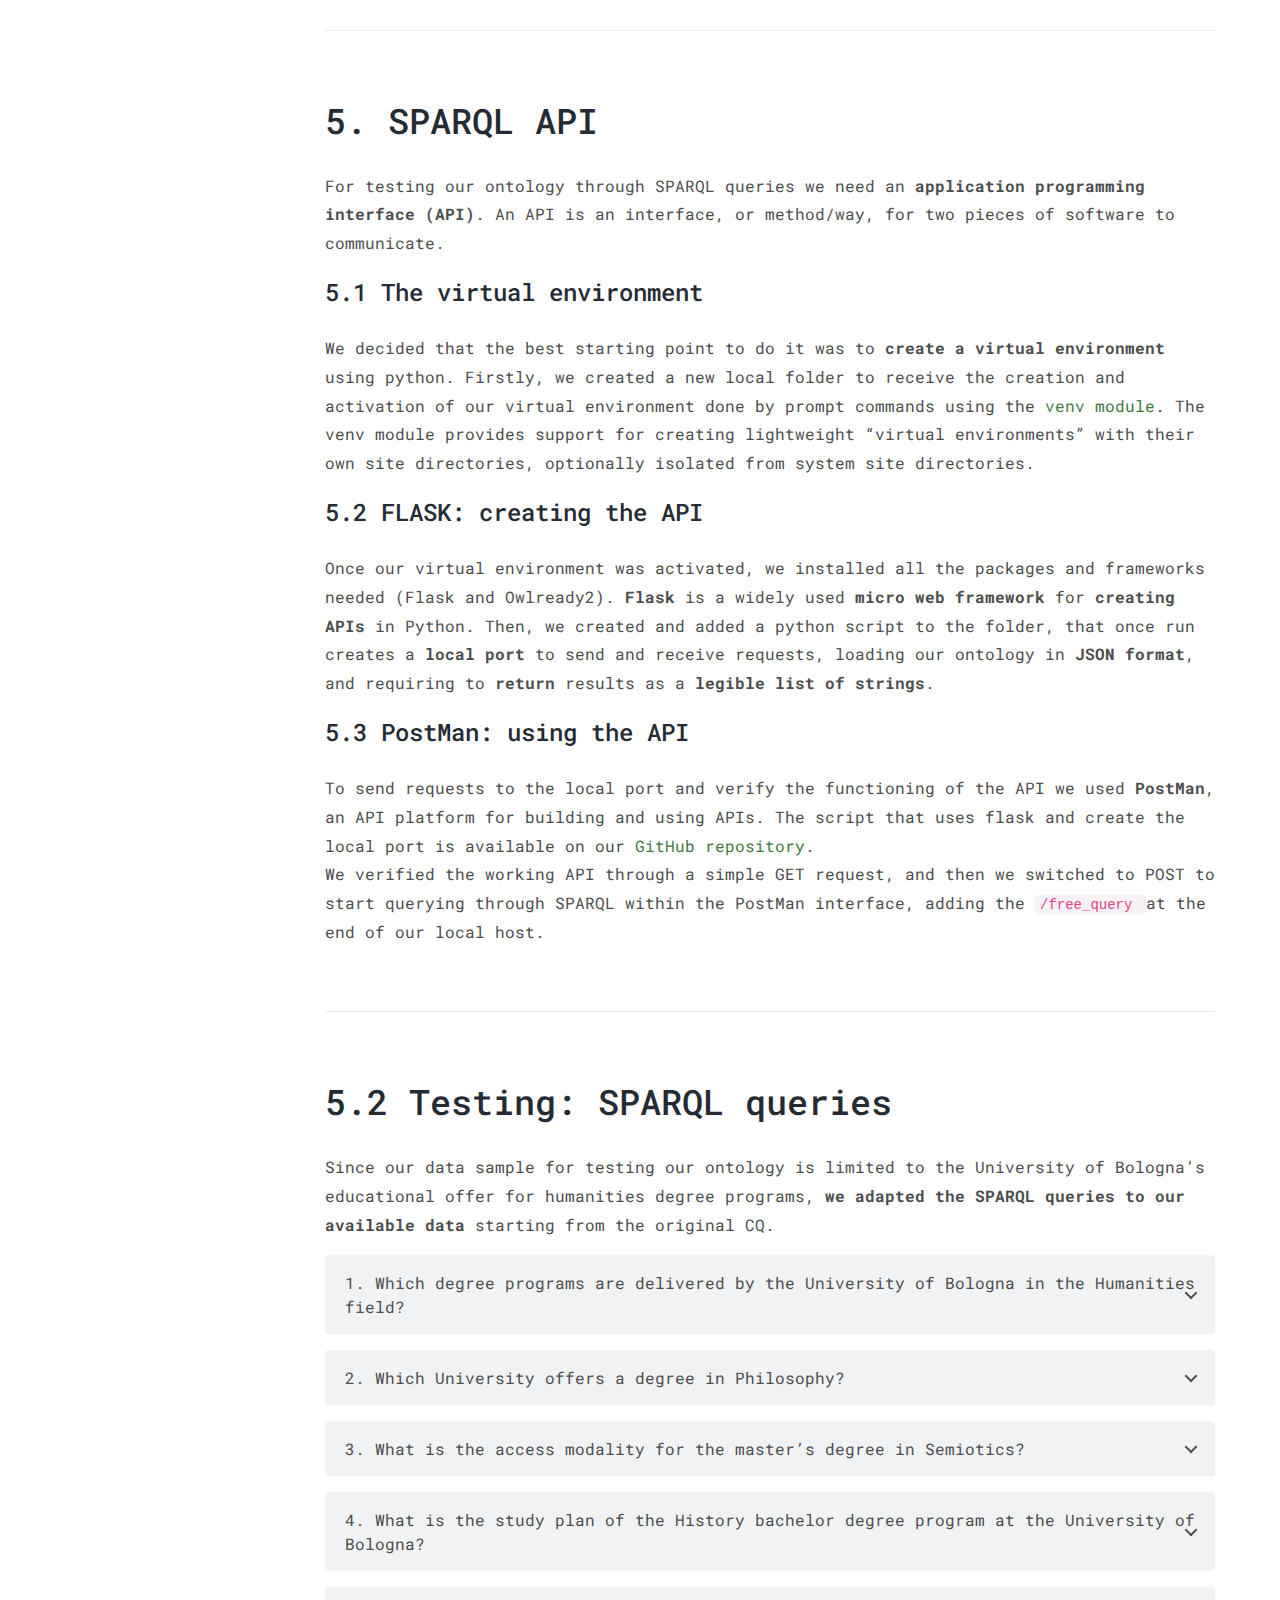
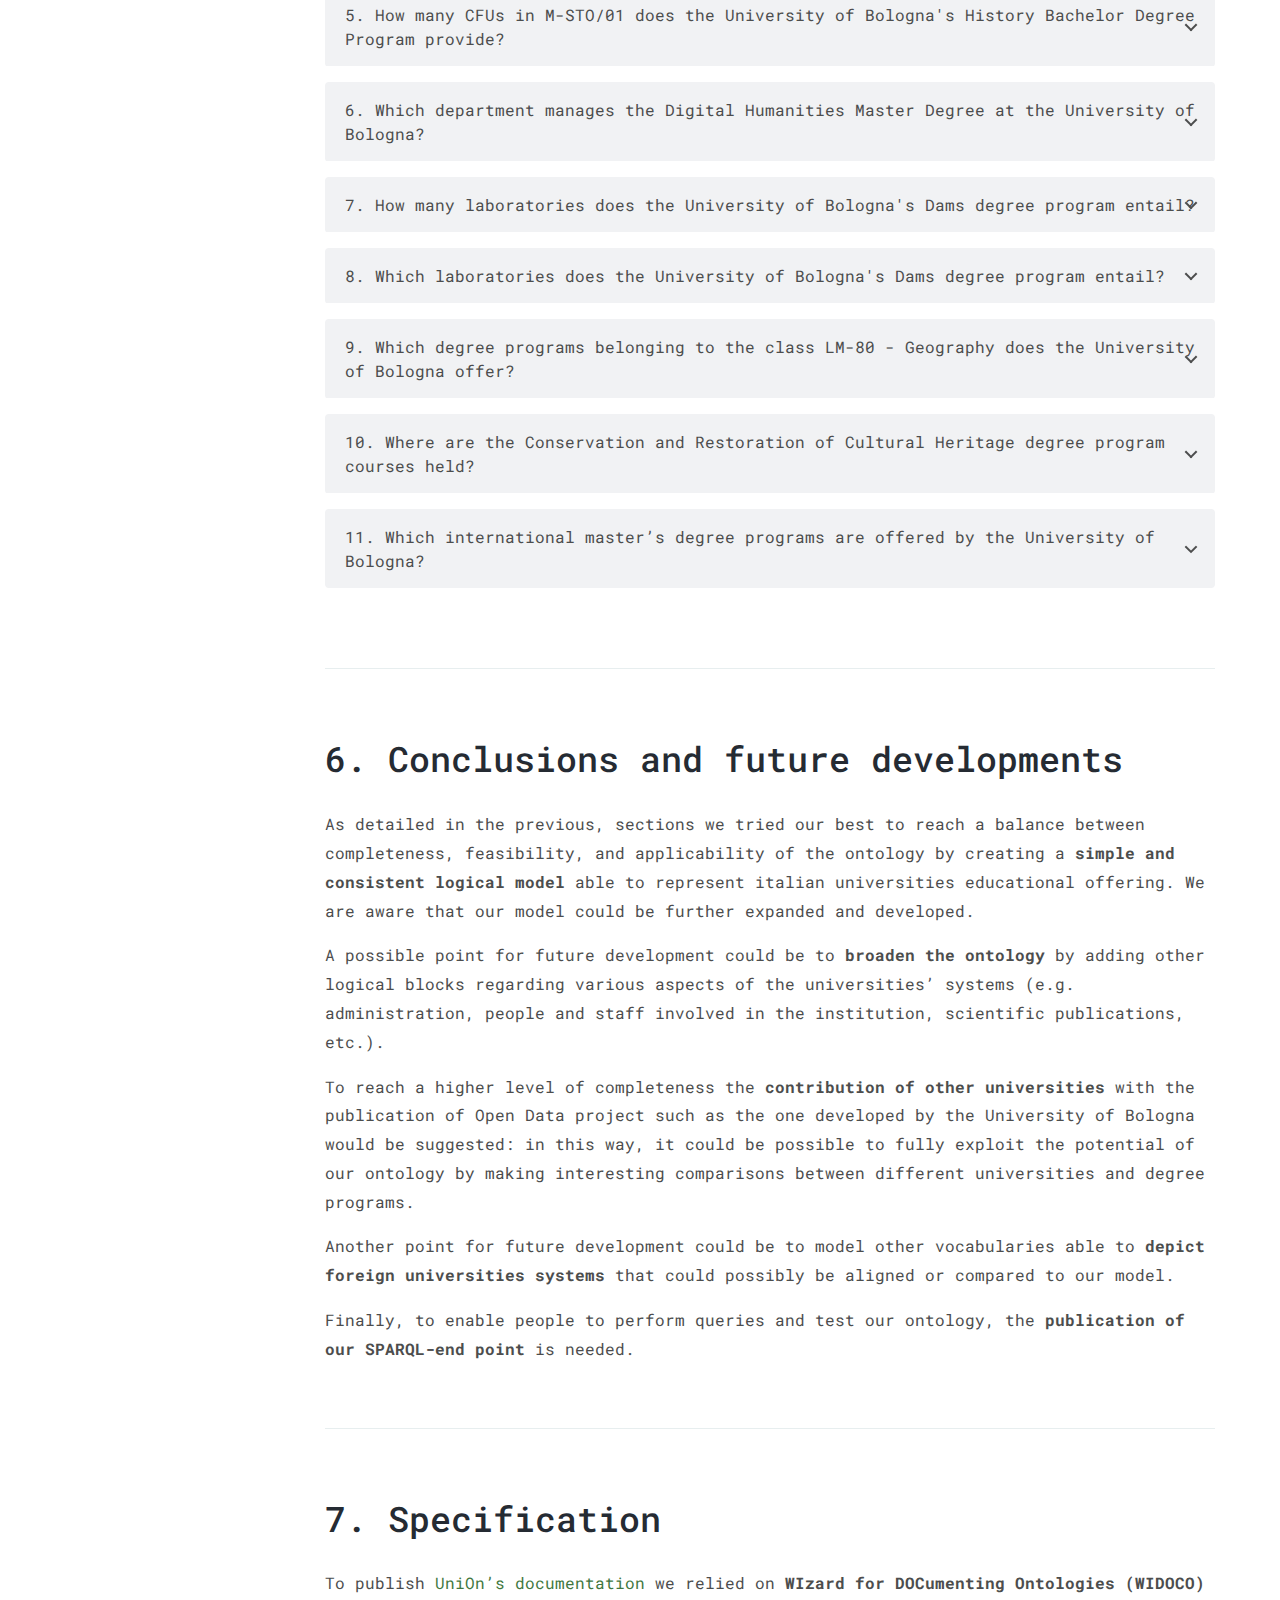
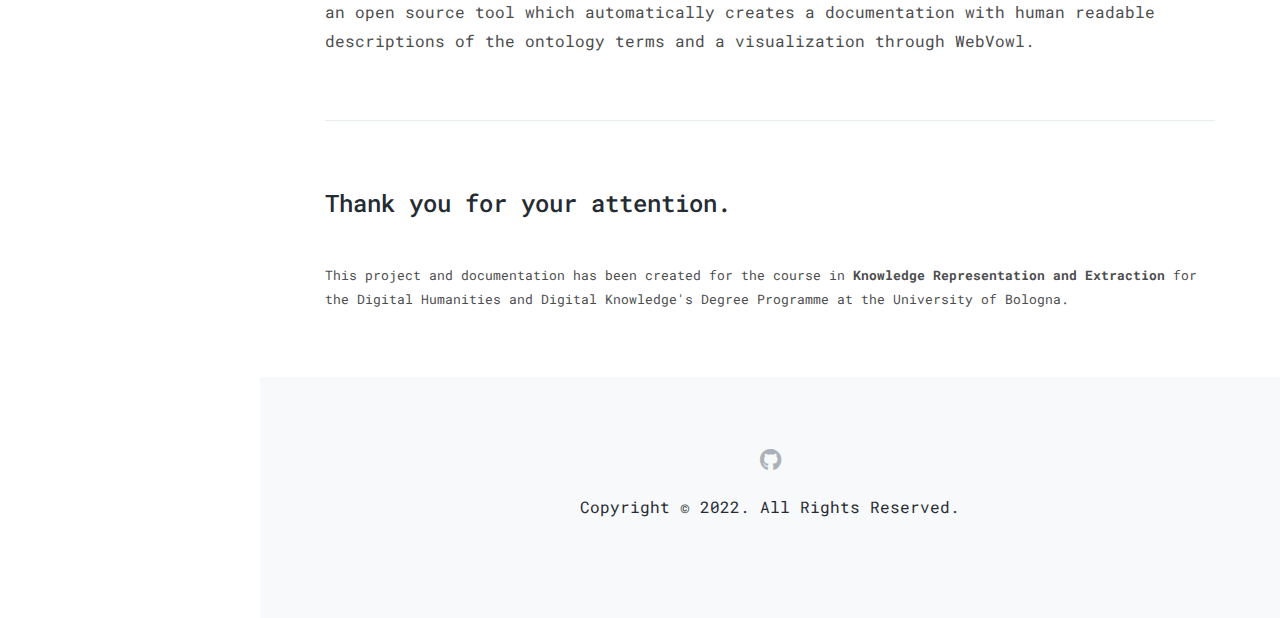
==== commit f5ce6192: "Update" ====
--- a/index.html
+++ b/index.html
@@ -231,8 +231,7 @@
 		============================ -->
         <section id="idocs_sidebar">
           <h4>2.3 Completeness, feasibility and interoperability</h4>
-          <p>Available data for our specific domain are neither complete nor completely satisfying when it comes to describing it: since we did not intend UniOn to be flattened on them, the ontology ended up entailing more classes and properties than those described by our dataset. This means that it contains some “empty” concepts without instances representing them: we hope that soon UniOn will take advantage of more comprehensive data.
-		  Finally, in order to guarantee interoperability and reusability to UniOn, we decided to make use - when possible - of existing vocabularies, mapping our classes and properties with widely adopted ones. We thus reused some classes and properties from DUL (DOLCE+DnS Ultralite), a foundational ontology presenting general categories and relations that come to hand when building a lower-level ontology like ours. </p>
+          <p>Available data for our specific domain are neither complete nor completely satisfying when it comes to describing it: since we did not intend UniOn to be flattened on them, the ontology ended up entailing more classes and properties than those described by our dataset. This means that it contains some “empty” concepts without instances representing them: we hope that soon UniOn will take advantage of more comprehensive data.</p>
           <p>Finally, in order to guarantee interoperability and reusability to UniOn, we decided to make use - when possible - of existing vocabularies, mapping our classes and properties with widely adopted ones. We thus reused some classes and properties from <b>DUL (DOLCE+DnS Ultralite)</b>, a foundational ontology presenting general categories and relations that come to hand when building a lower-level ontology like ours. </p>
 		    </section>
         <div class=image>
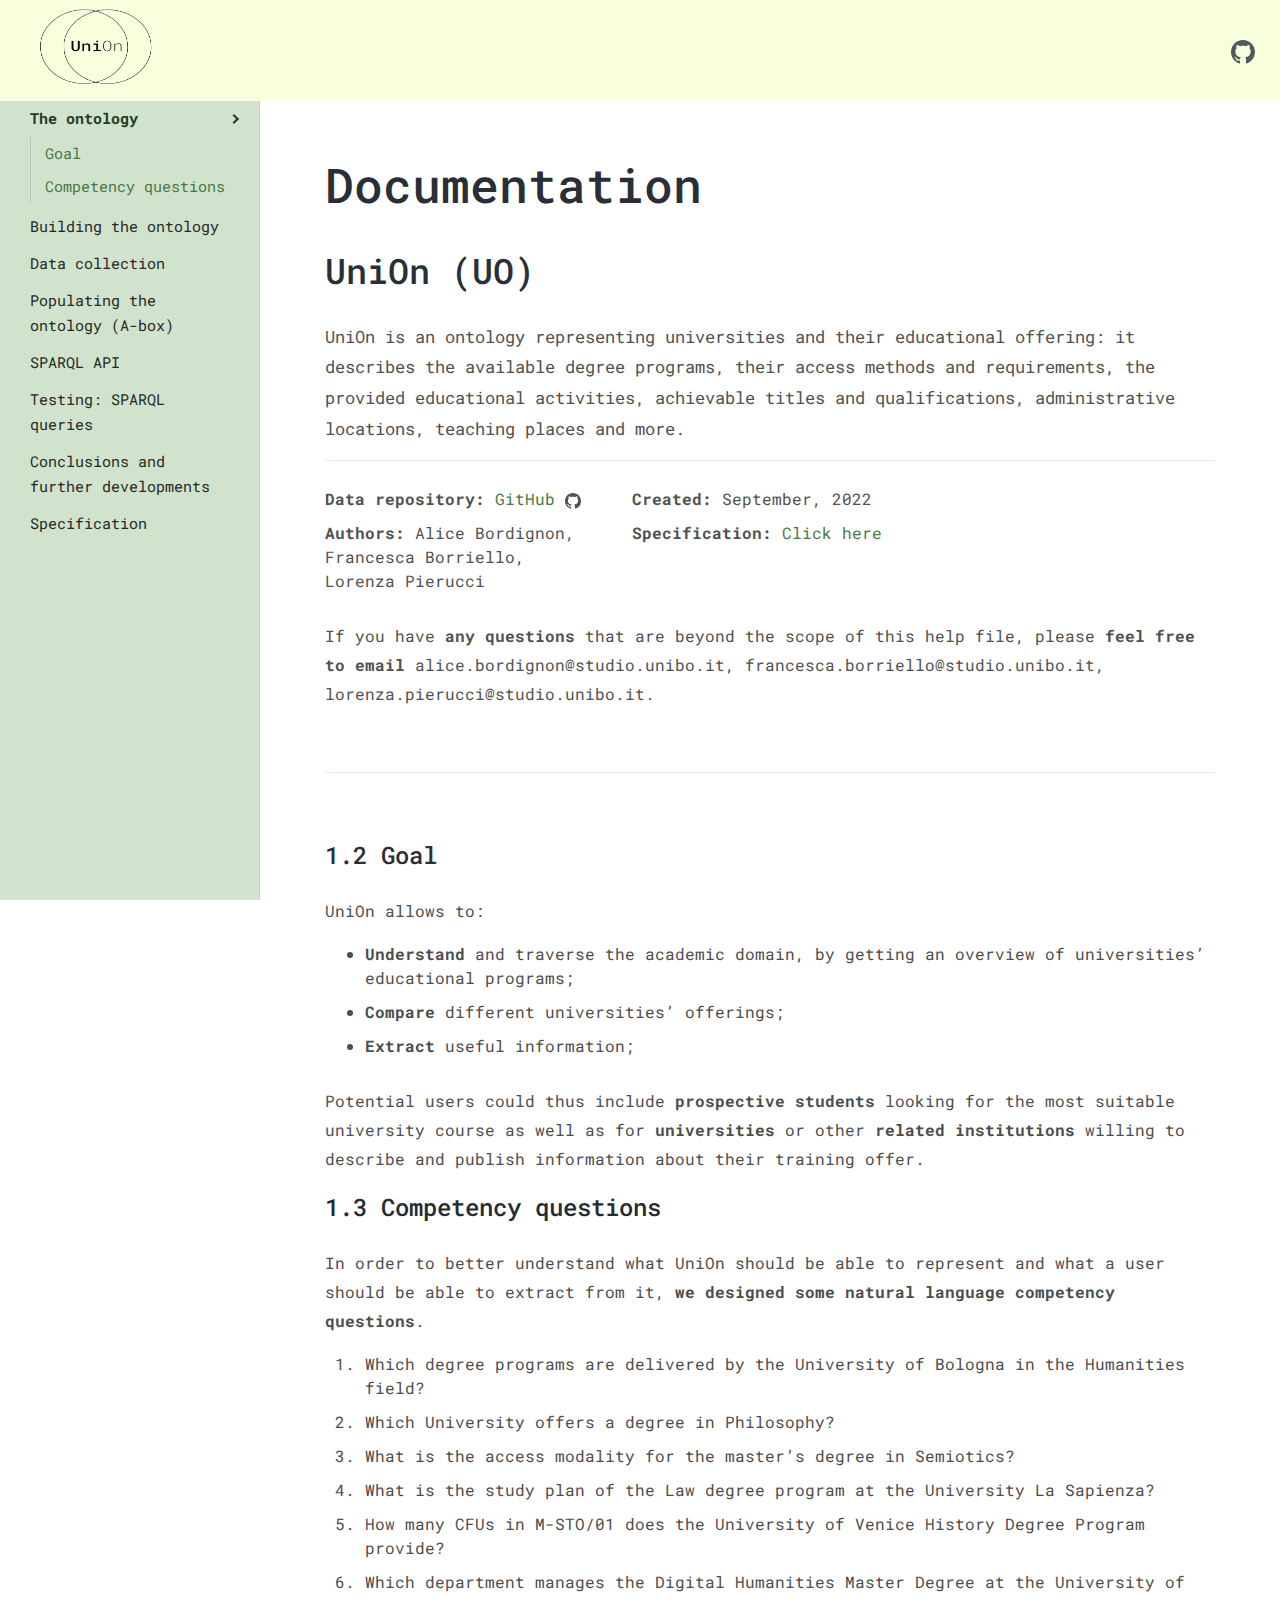
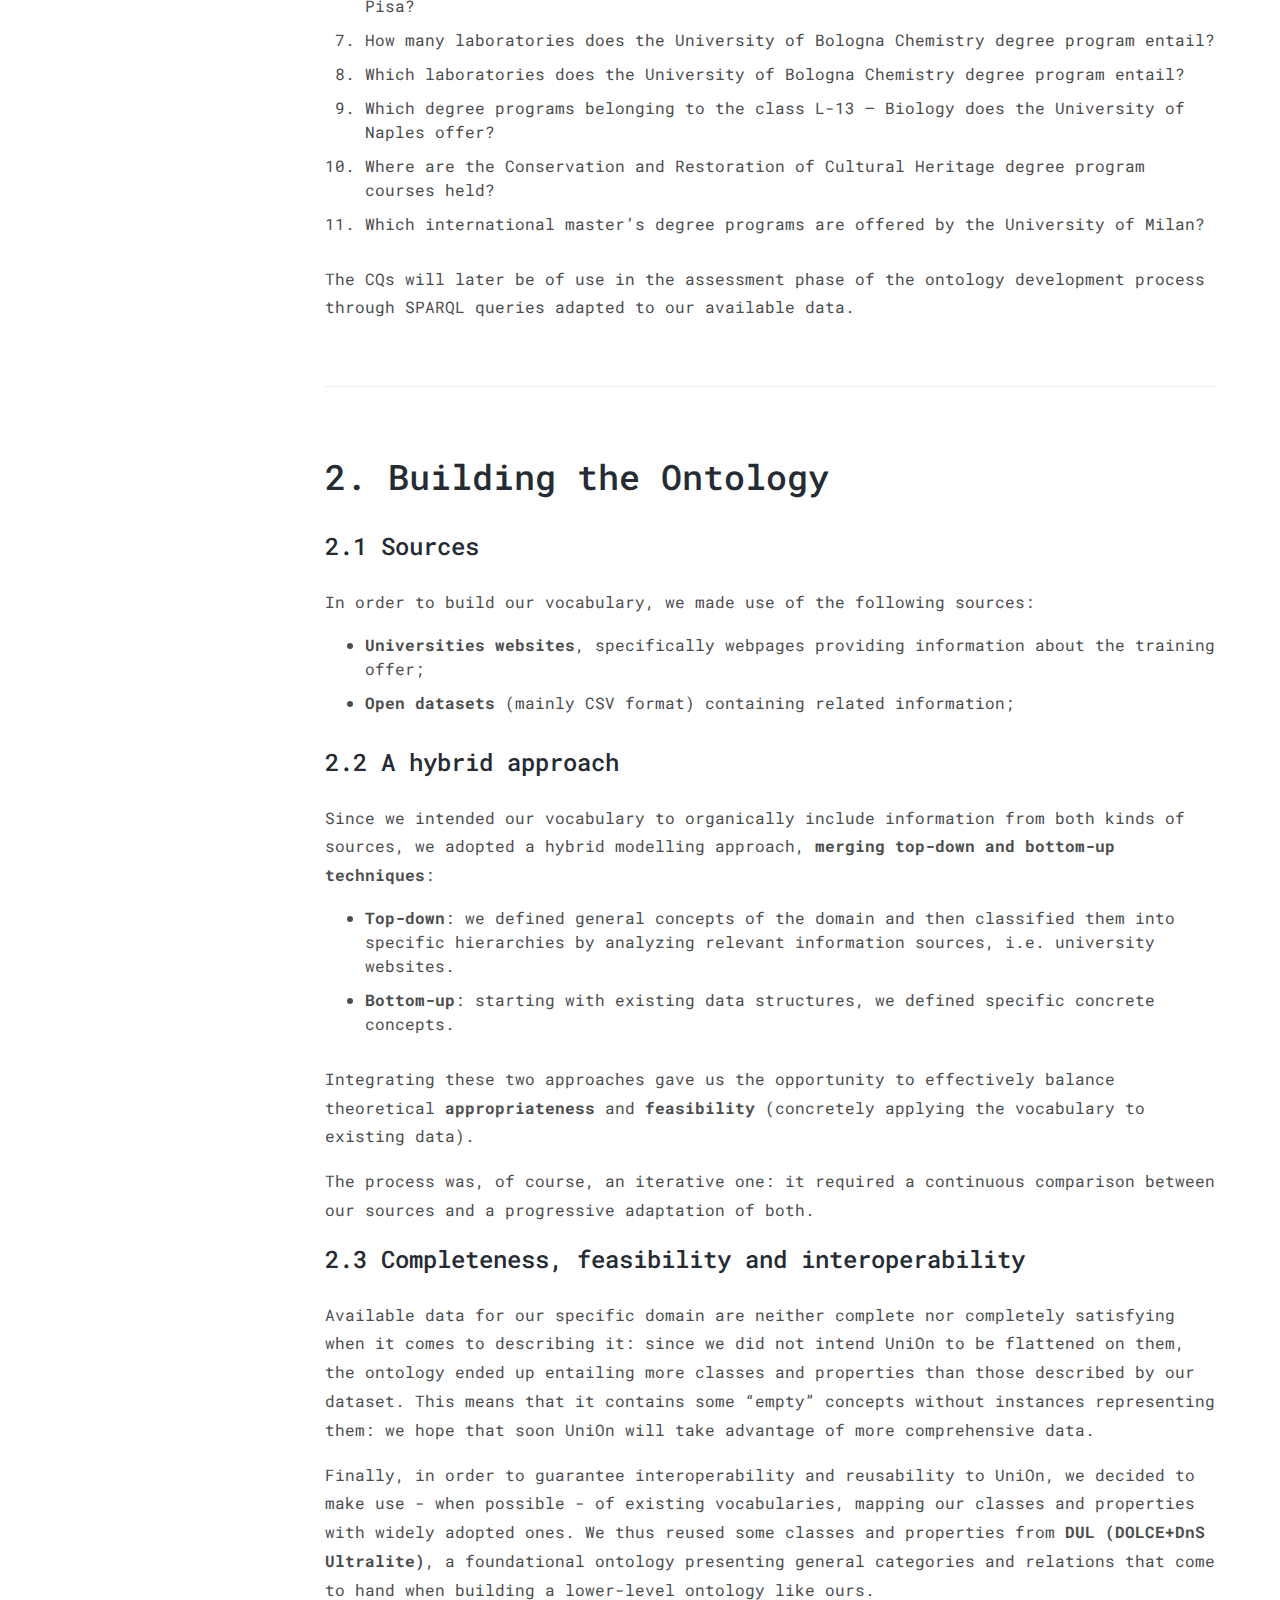
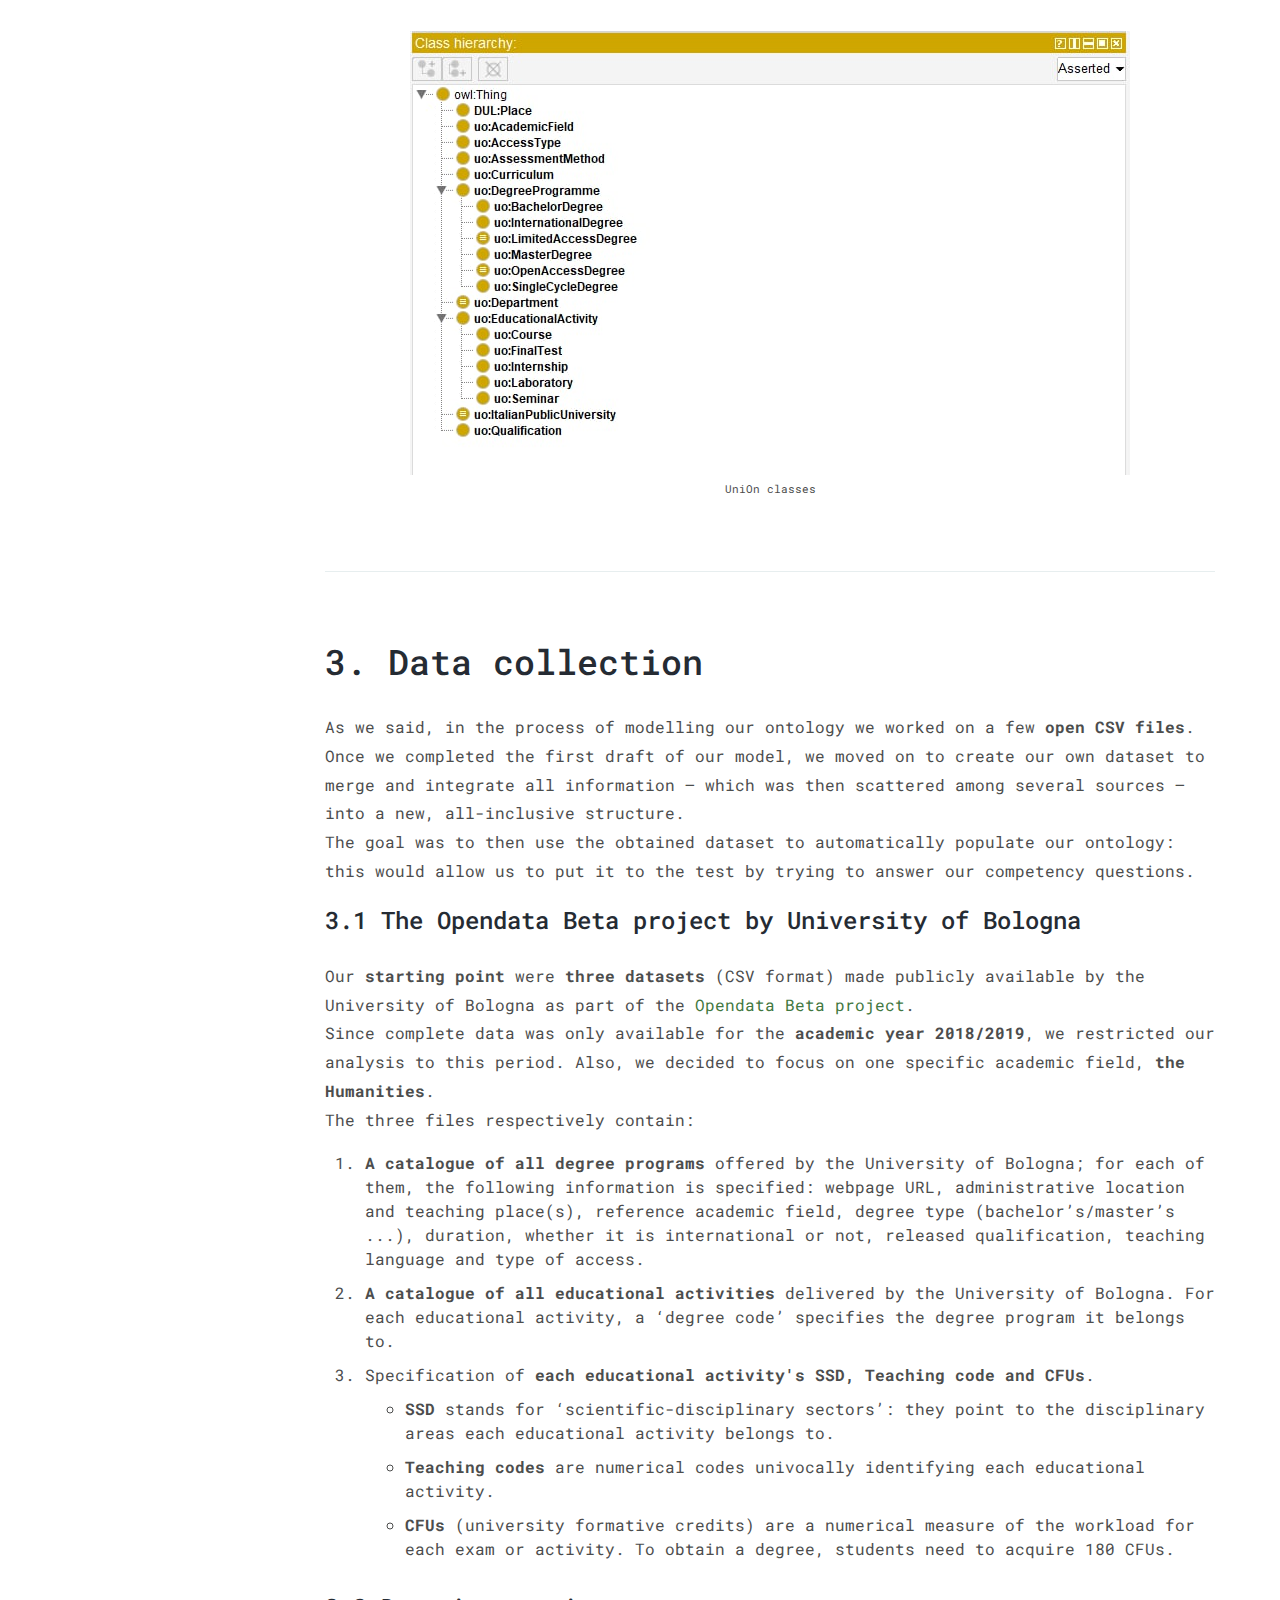
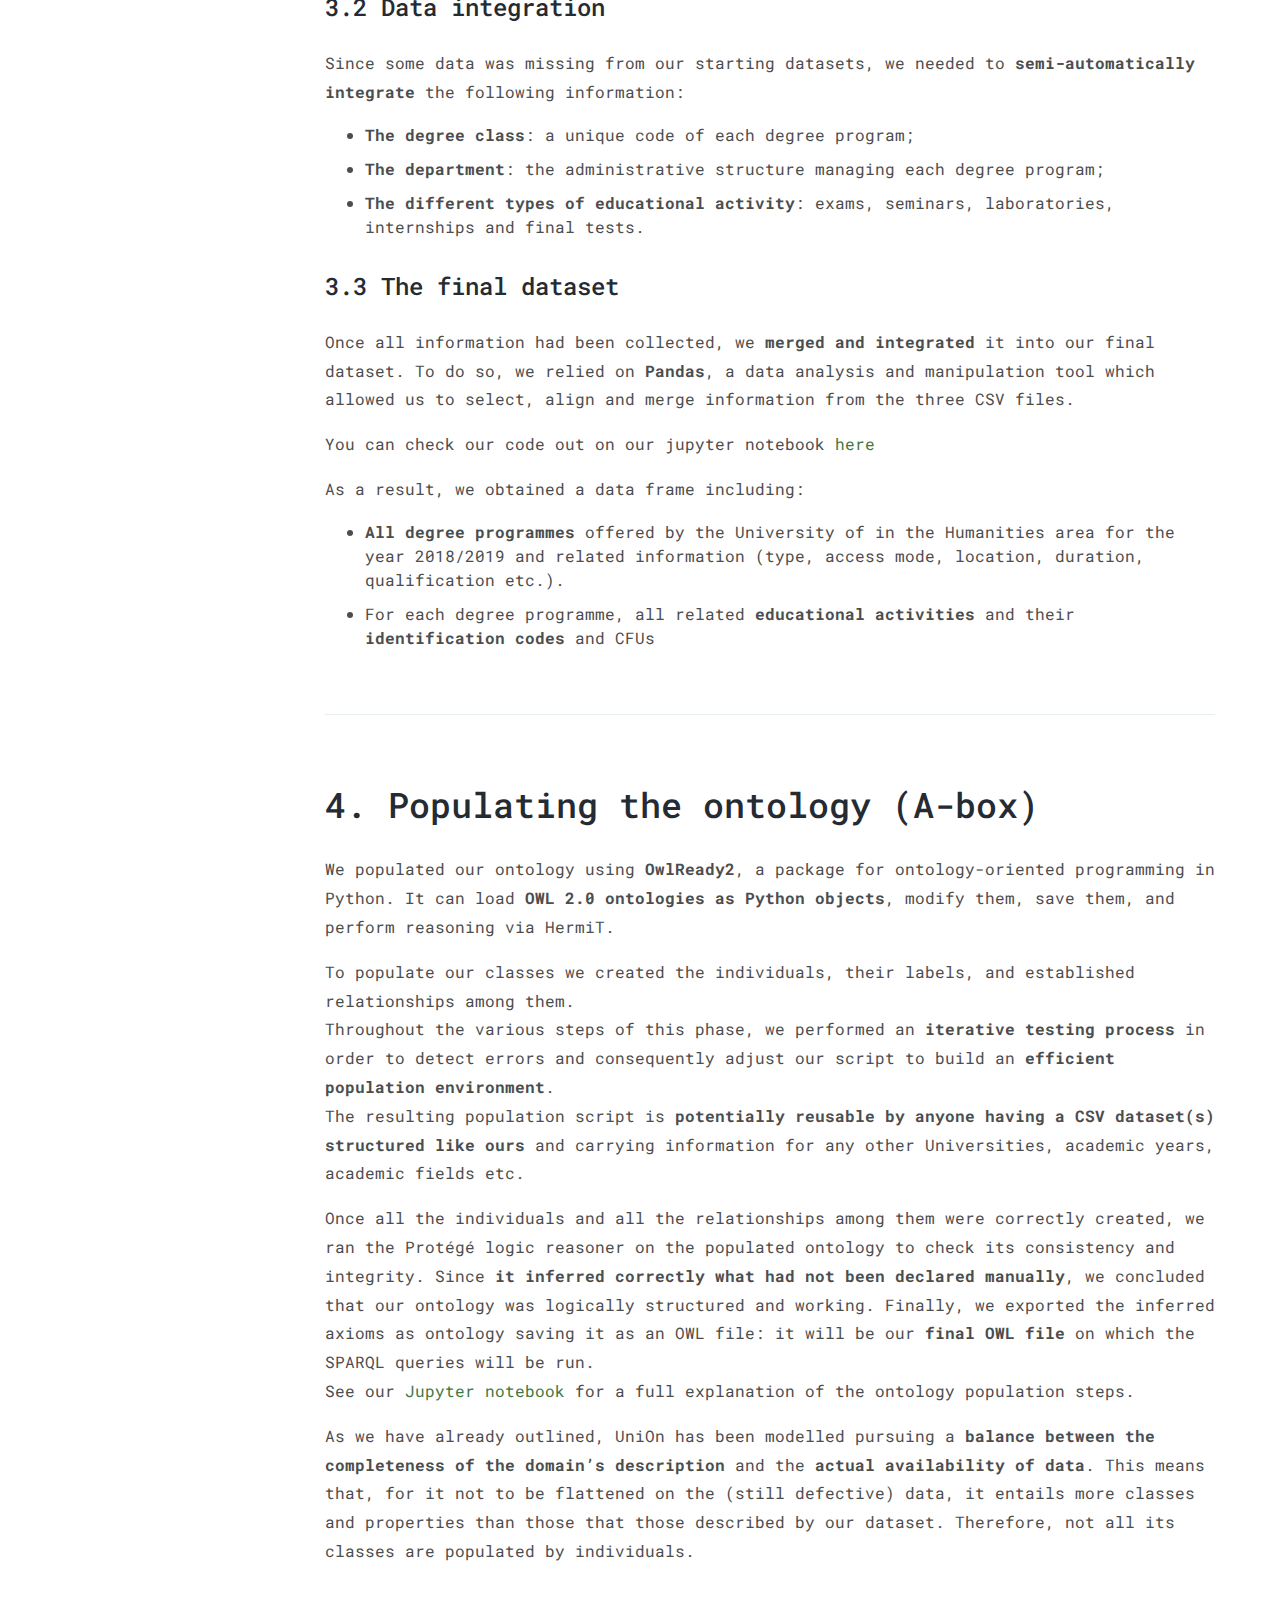
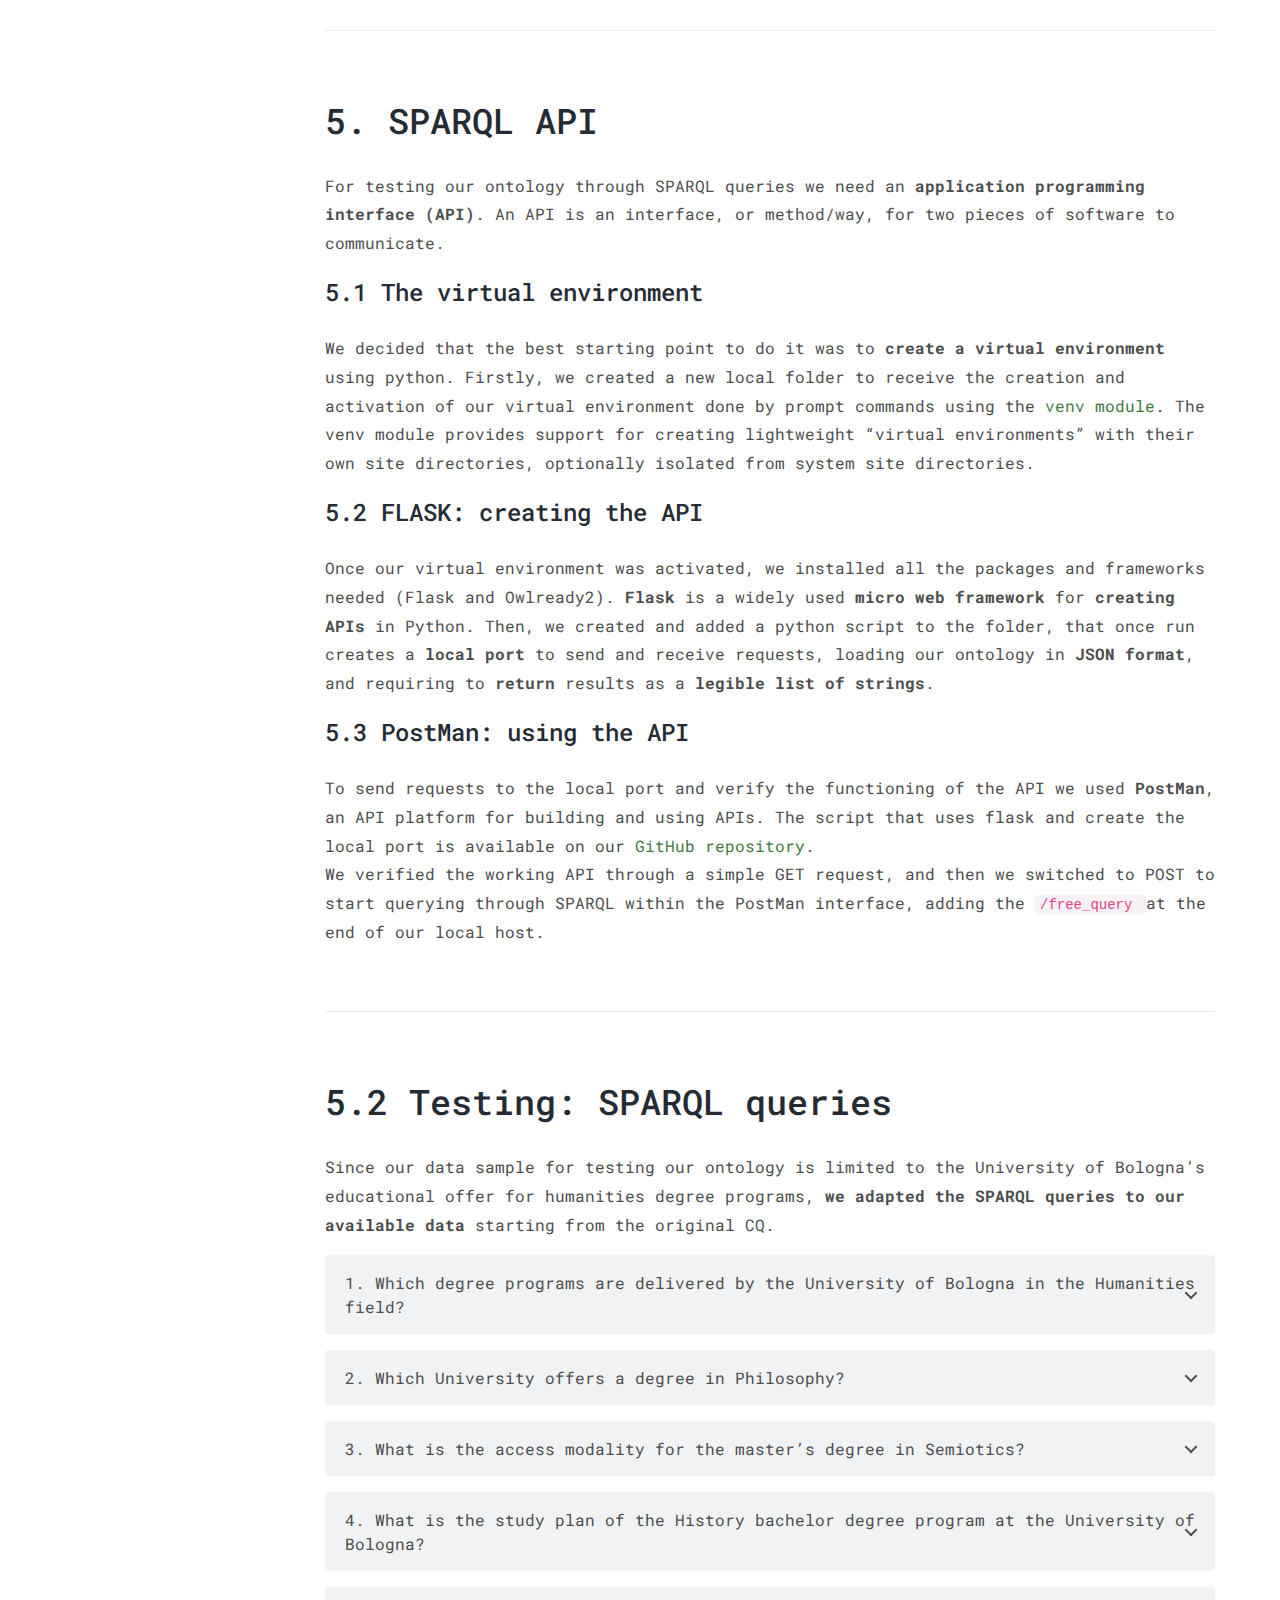
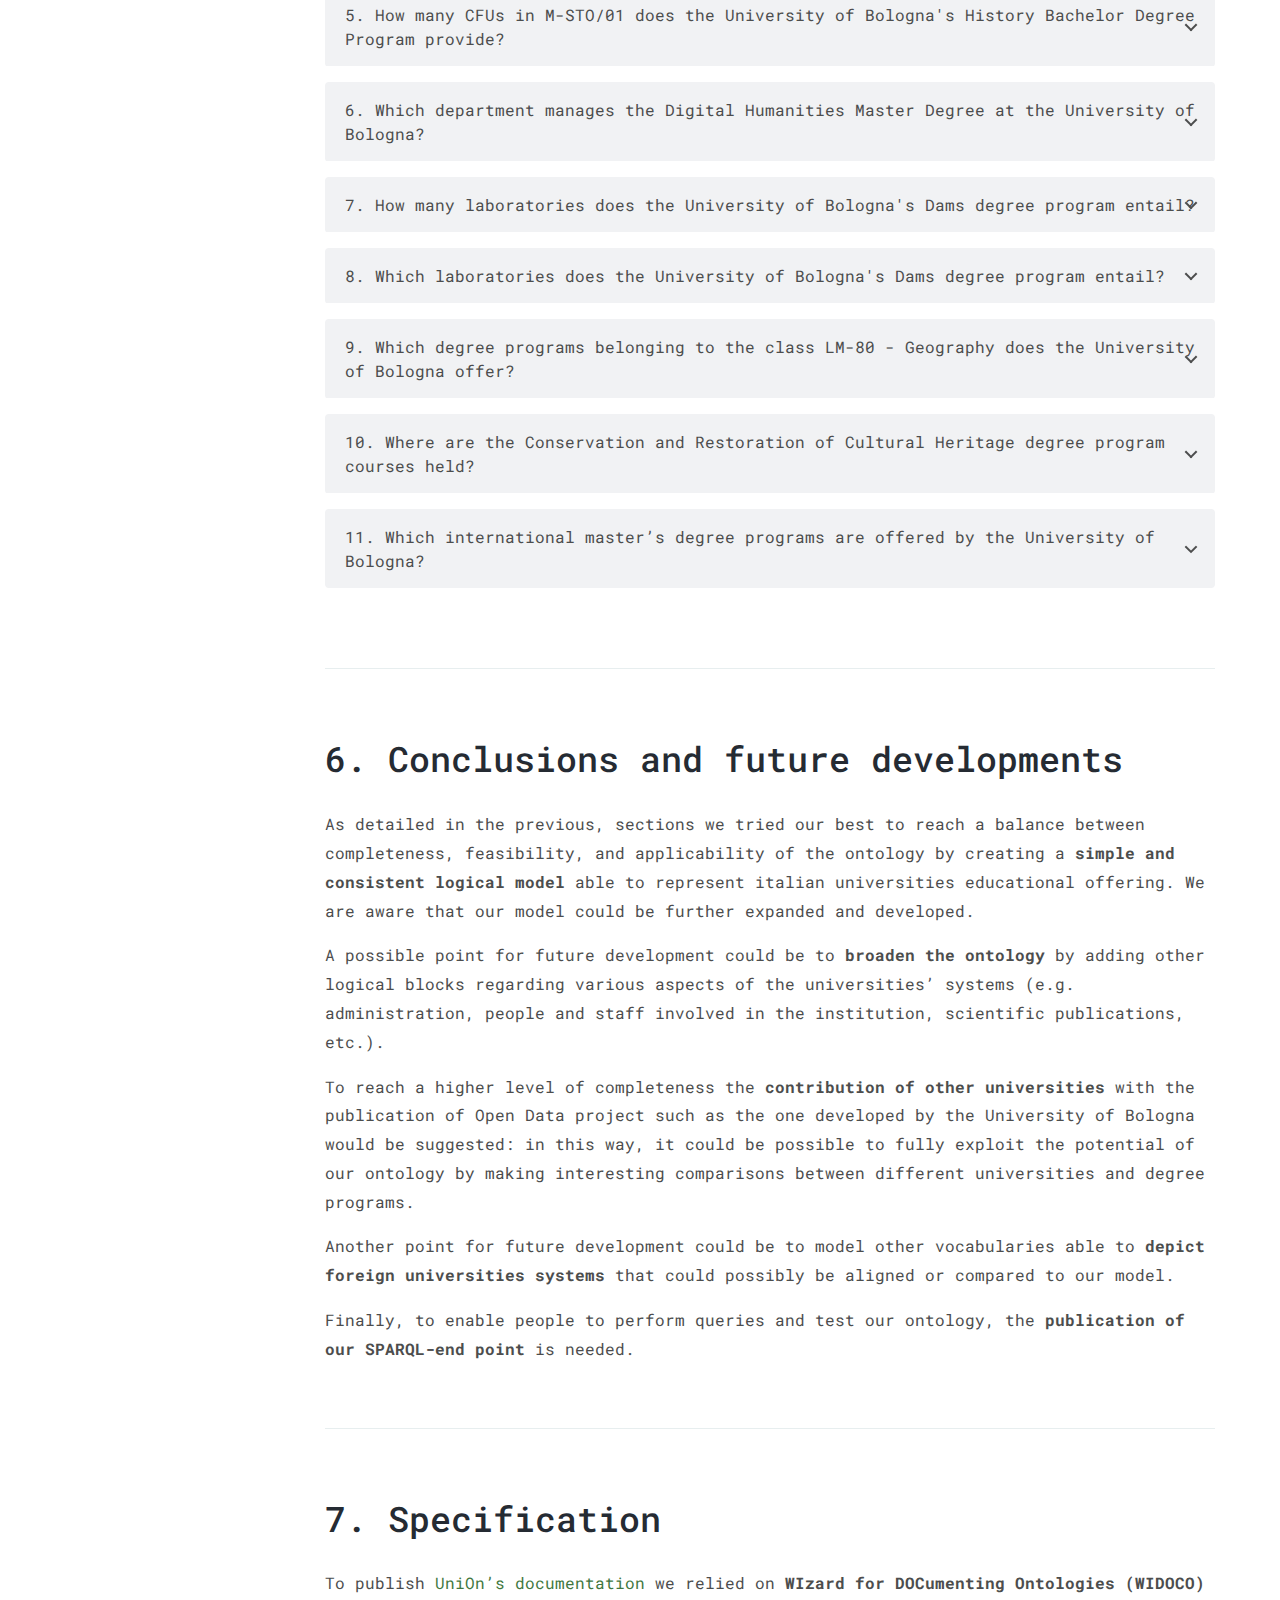
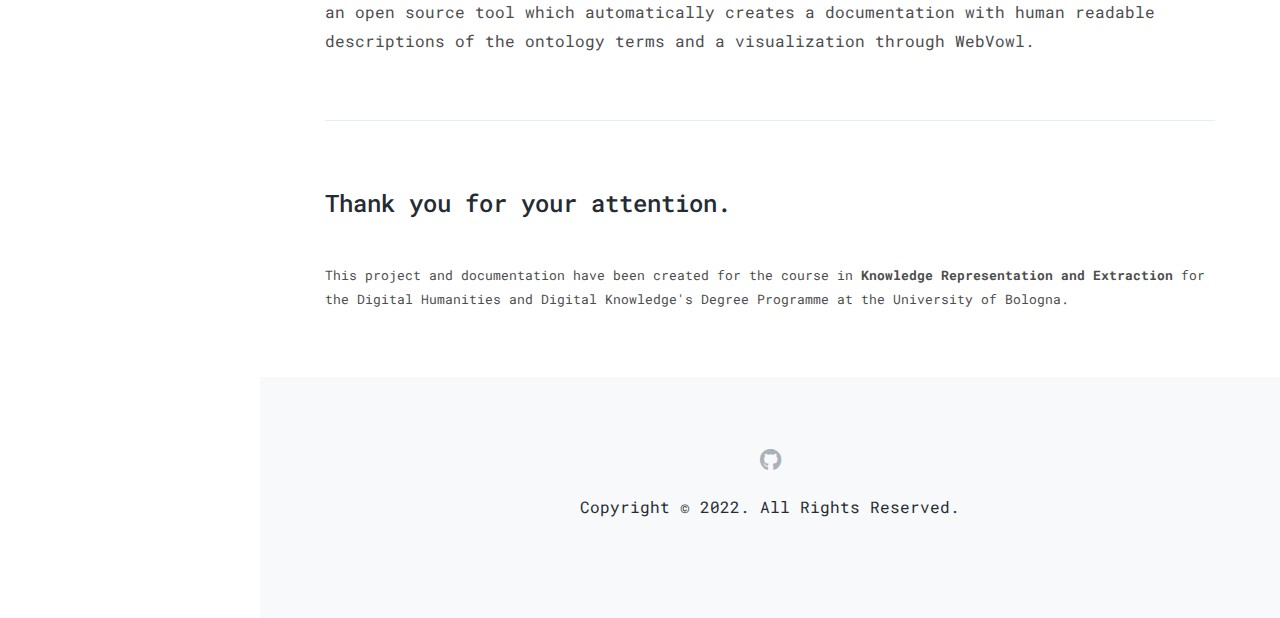
==== commit 55311d29: "Last update" ====
--- a/index.html
+++ b/index.html
@@ -662,7 +662,7 @@
 
   		<hr class="divider">
   <section id="idocs_end">
-    <h4>Thank you for your attention.</h4><br><p>This project and documentation has been created for the course in <b>Knowledge Representation and Extraction</b> for the Digital Humanities and Digital Knowledge's Degree Programme at the University of Bologna.</p>
+    <h4>Thank you for your attention.</h4><br><p>This project and documentation have been created for the course in <b>Knowledge Representation and Extraction</b> for the Digital Humanities and Digital Knowledge's Degree Programme at the University of Bologna.</p>
   </section>
 
 
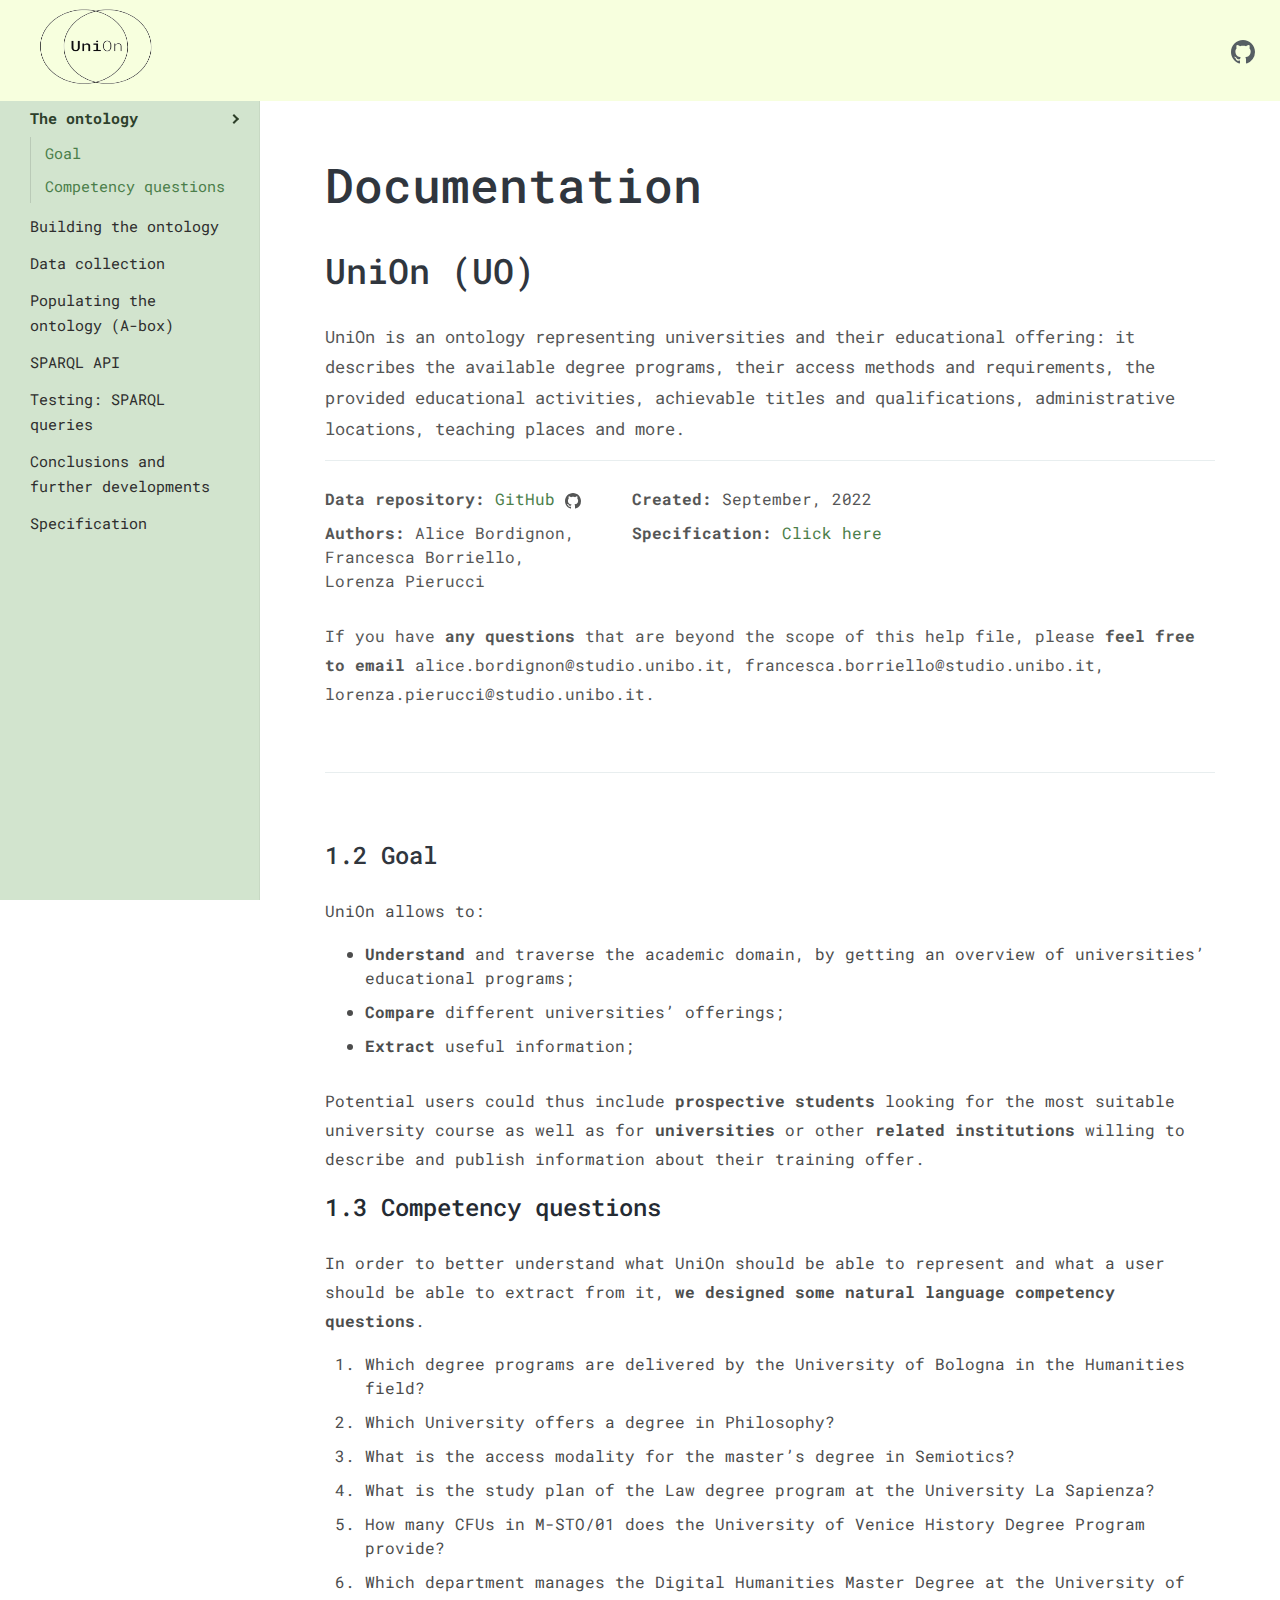
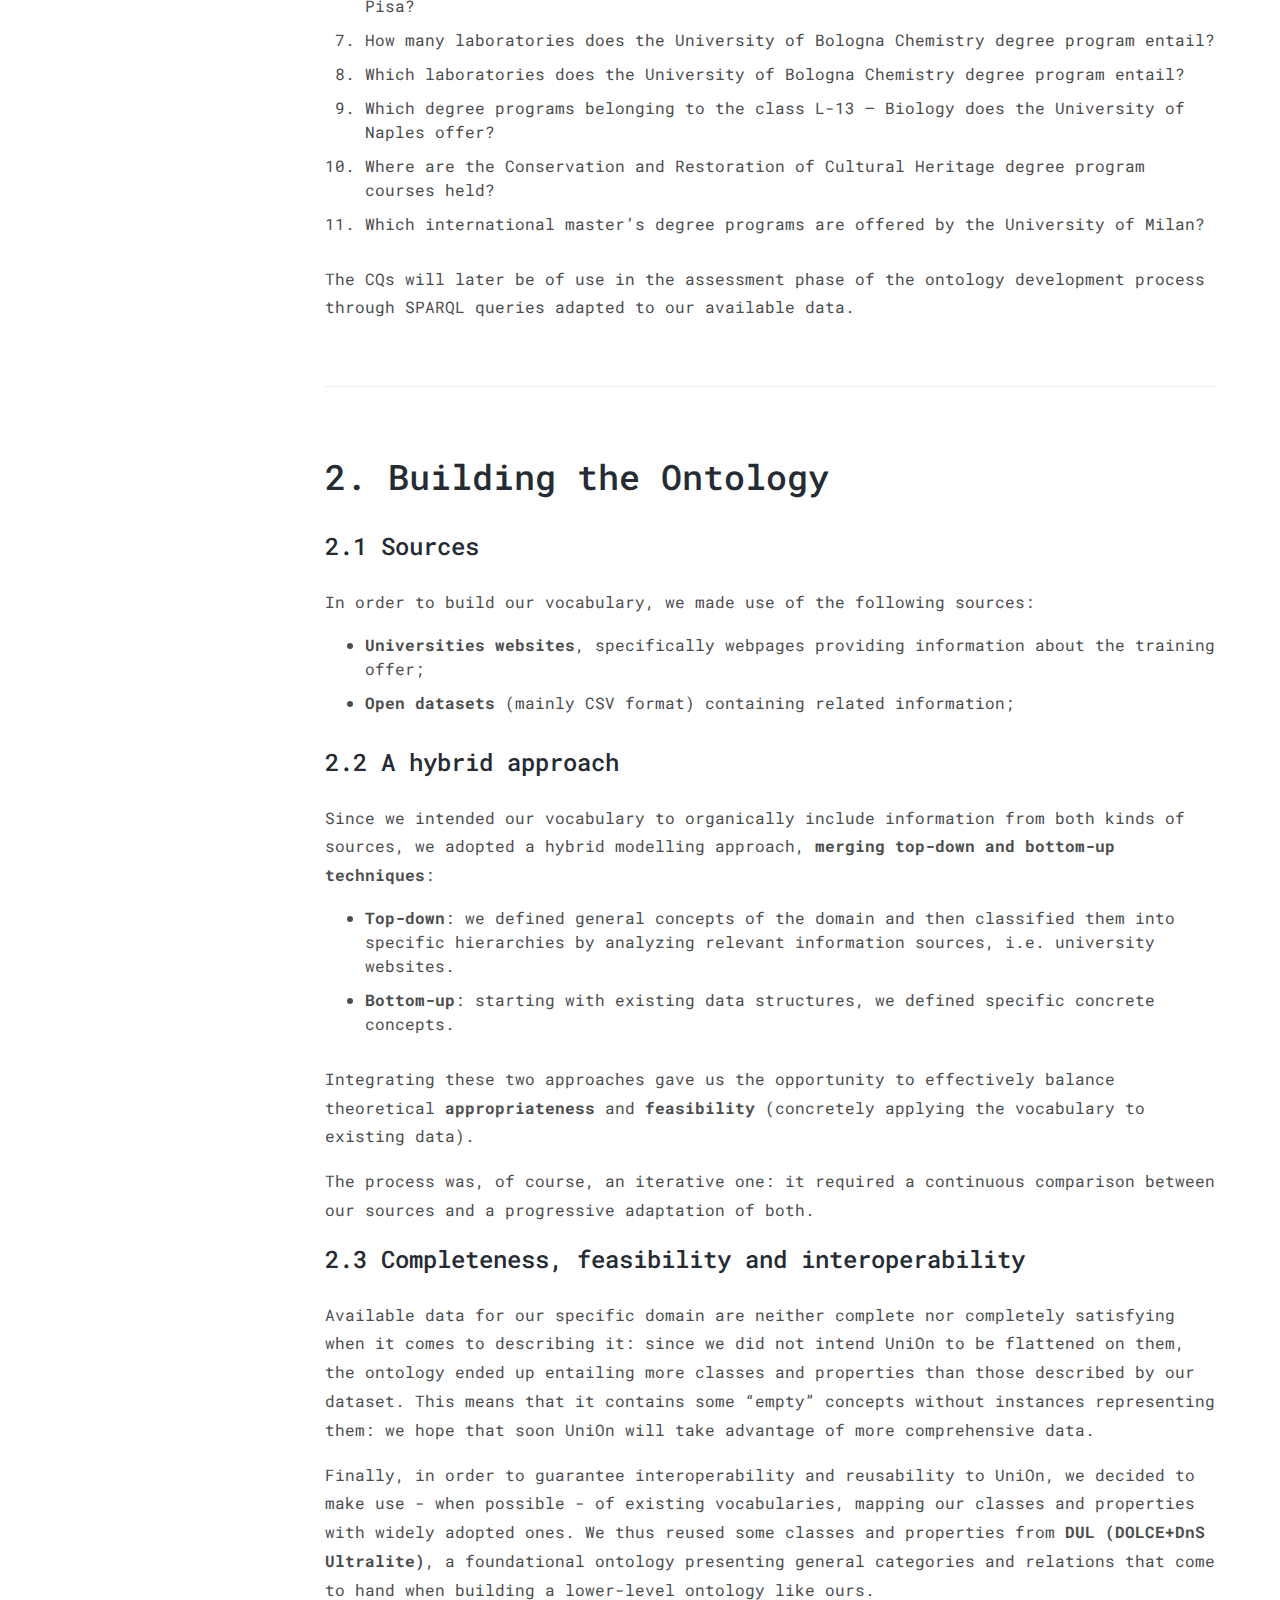
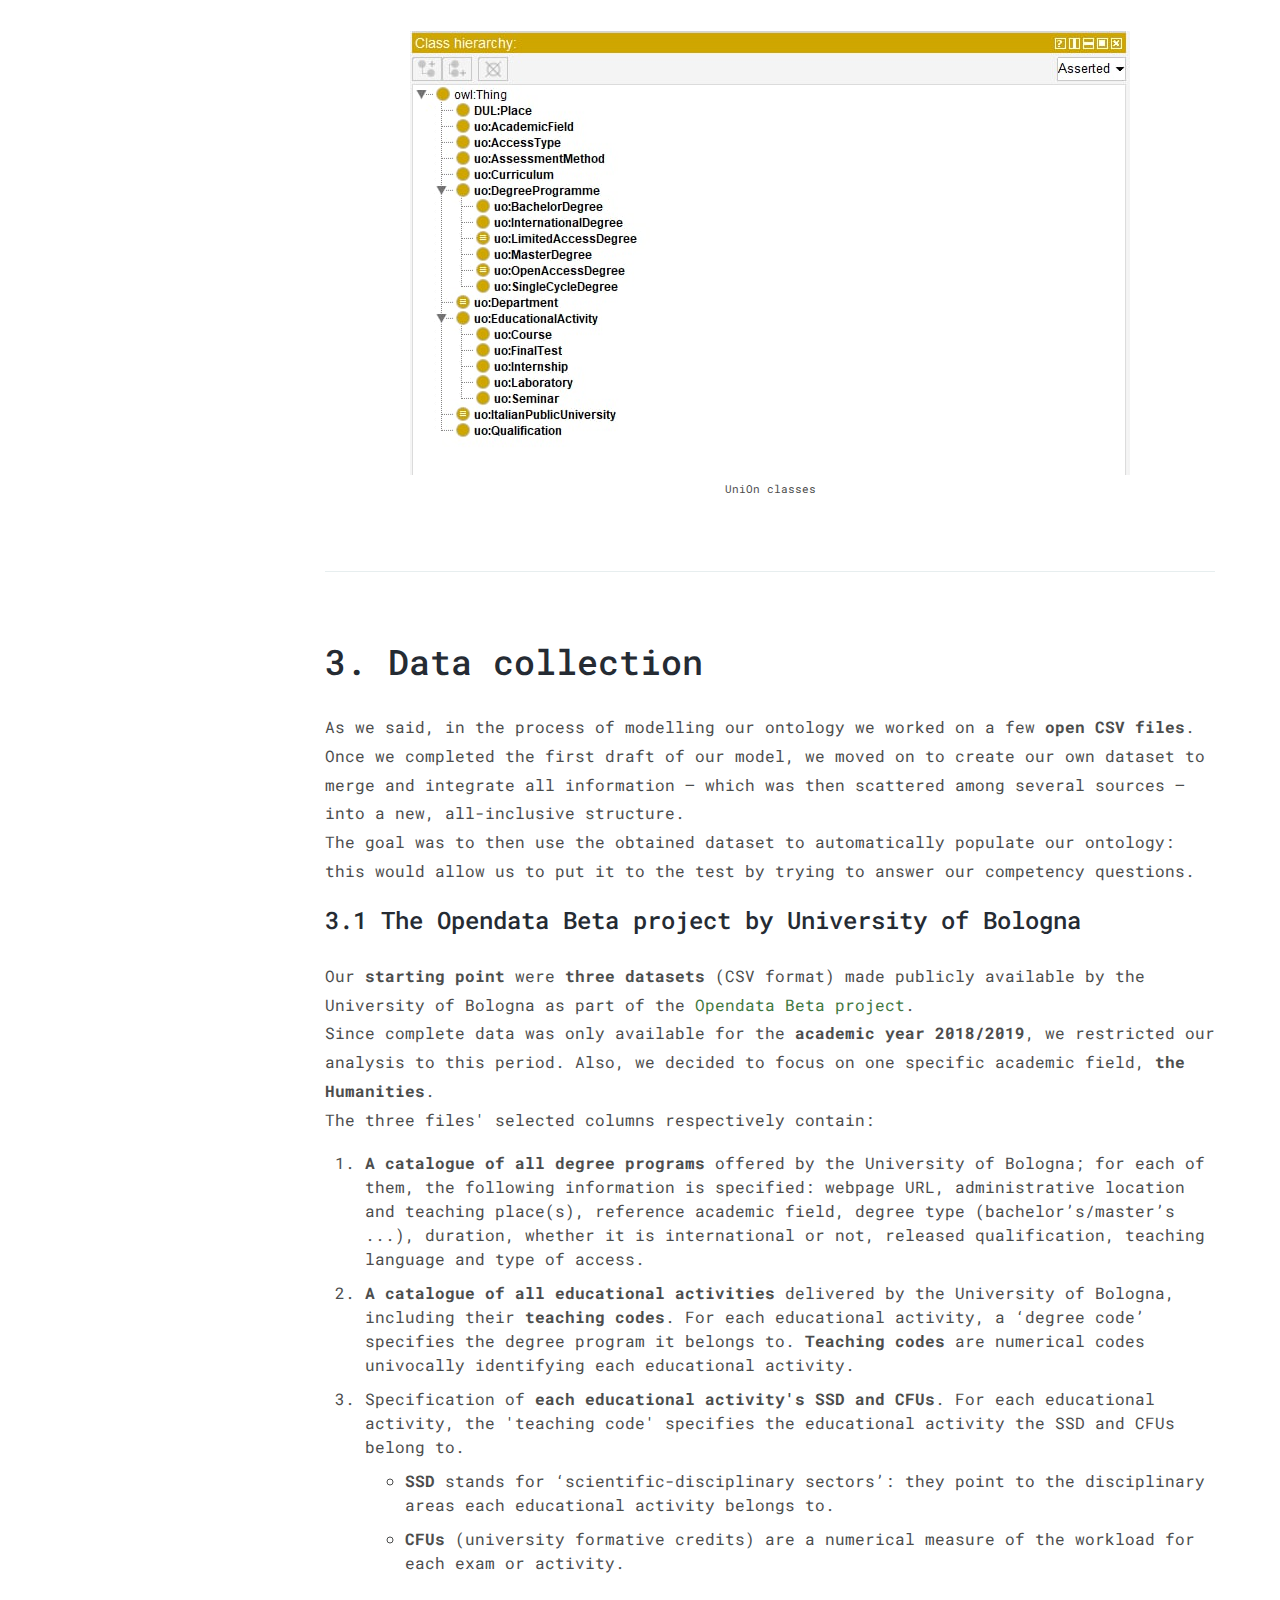
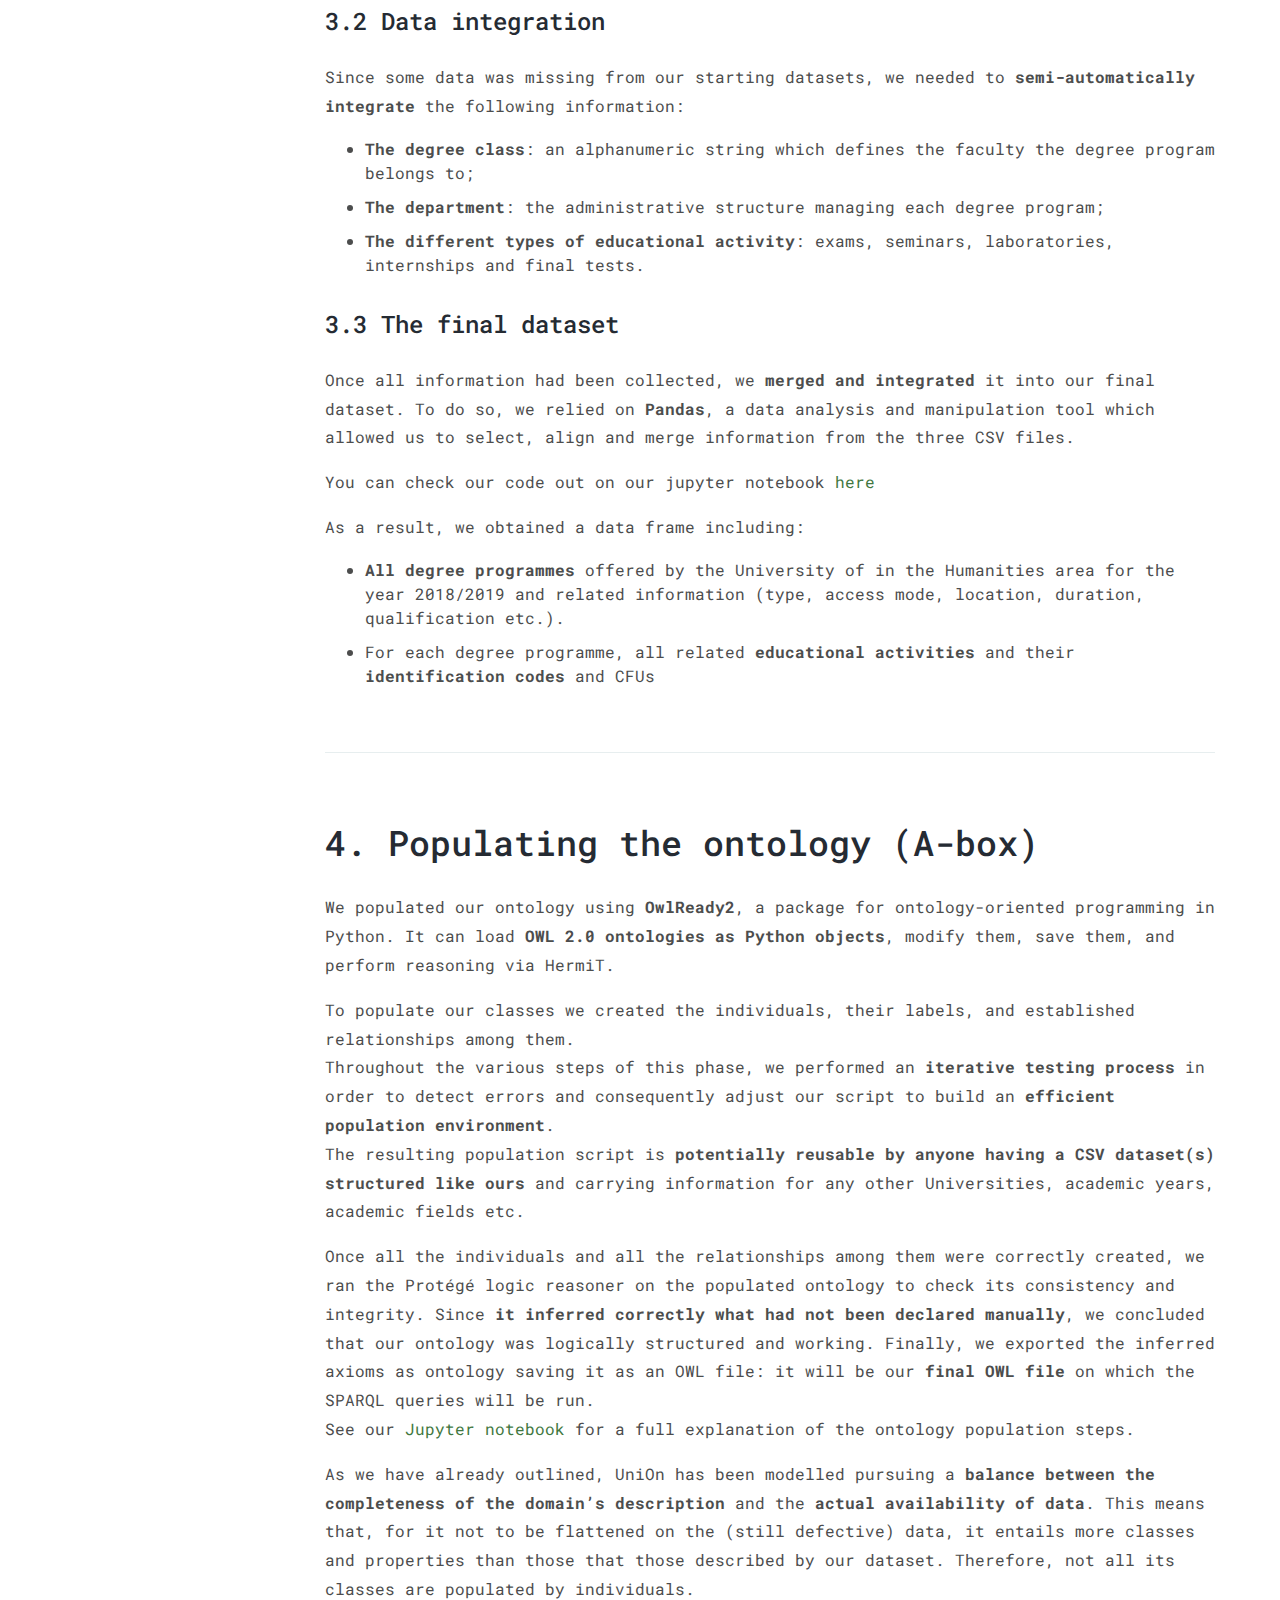
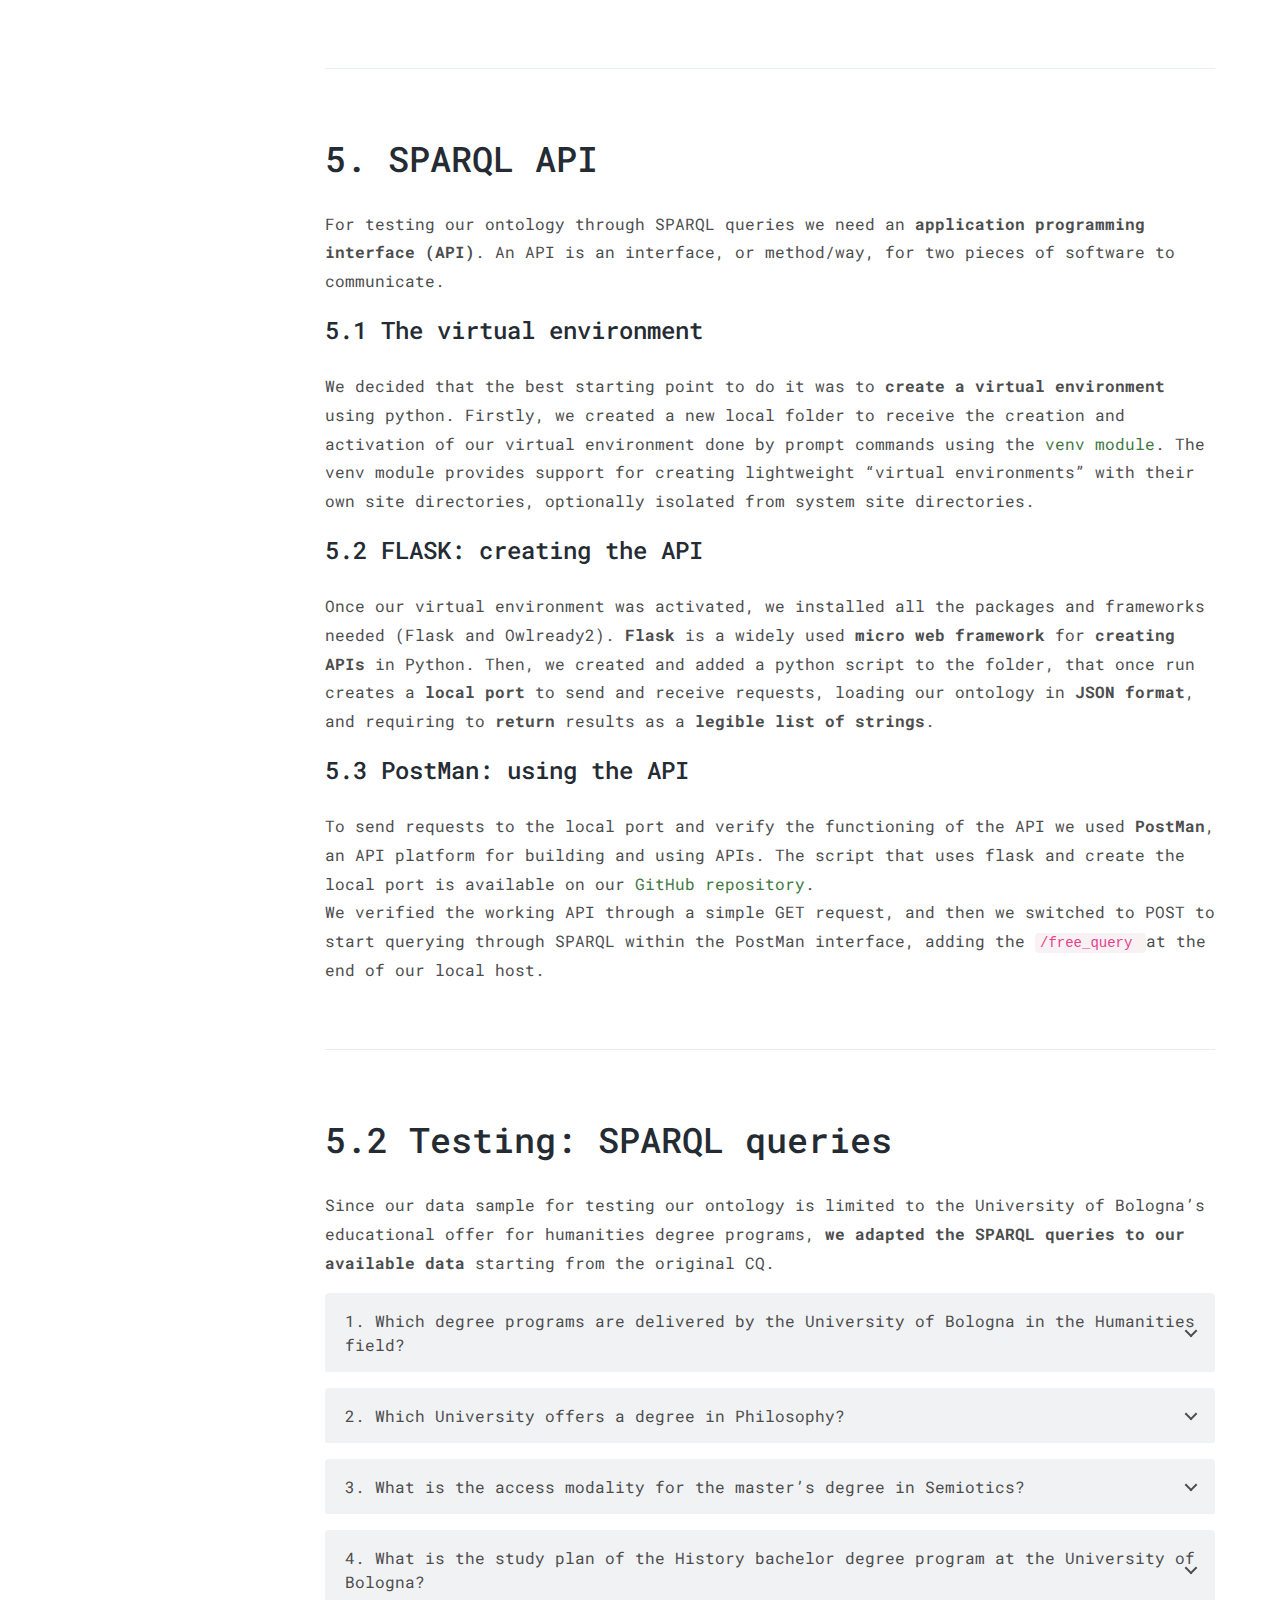
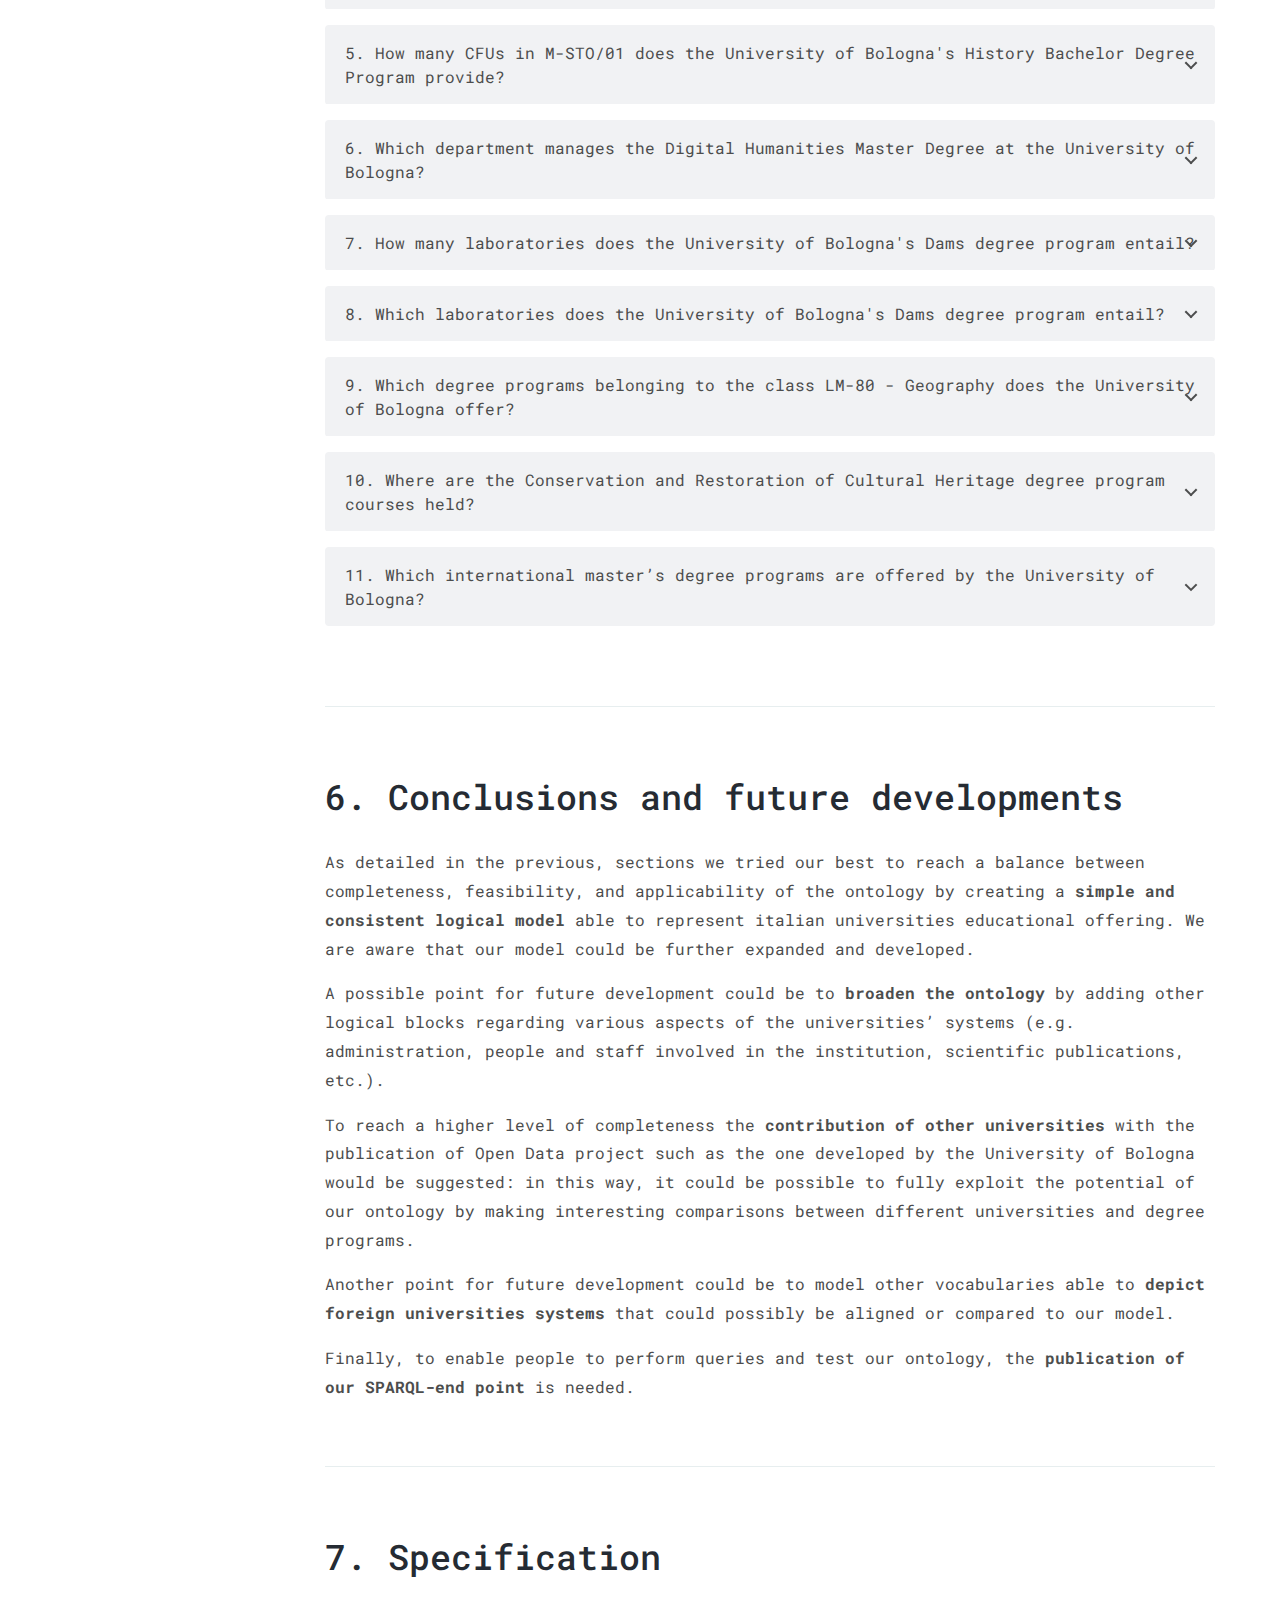
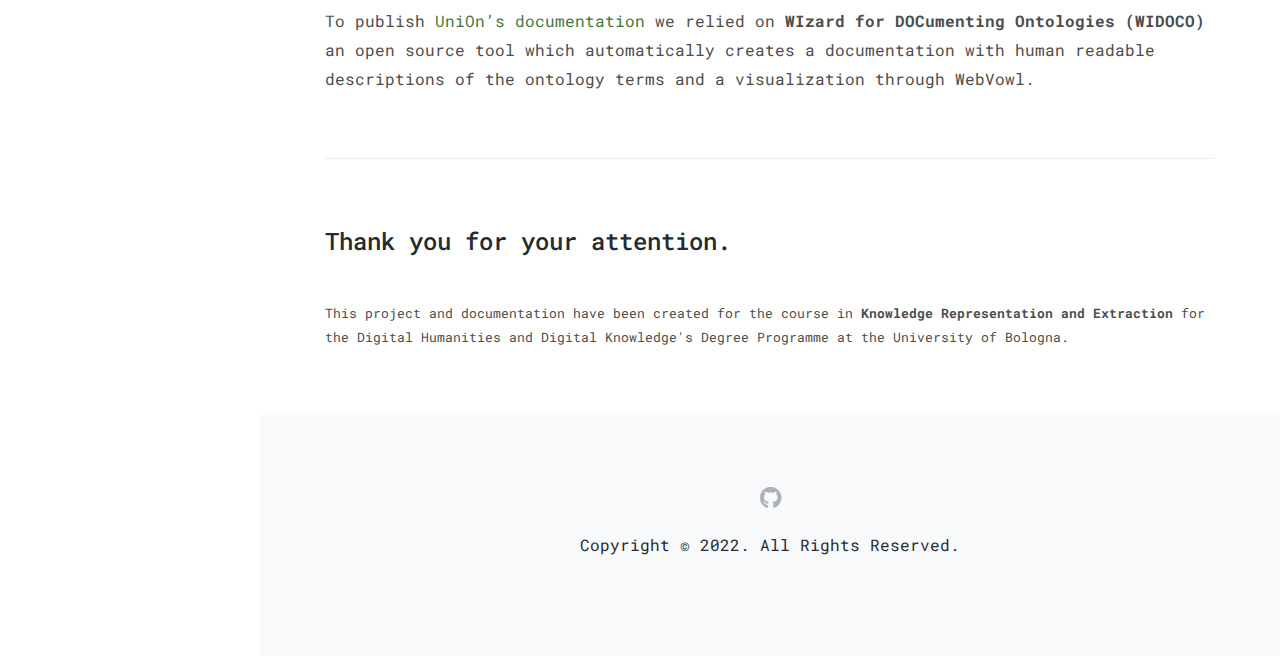
==== commit d83f3b3b: "Update documentation" ====
--- a/index.html
+++ b/index.html
@@ -255,15 +255,14 @@
 		  <h4>3.1 The Opendata Beta project by University of Bologna</h4>
 		  <p>Our <b>starting point</b> were <b>three datasets</b> (CSV format) made publicly available by the University of Bologna as part of the <a href="https://dati.unibo.it/dataset">Opendata Beta project</a>. <br>
         Since complete data was only available for the <b>academic year 2018/2019</b>, we restricted our analysis to this period. Also, we decided to focus on one specific academic field, <b>the Humanities</b>.<br>
-        The three files respectively contain:</p>
+        The three files' selected columns respectively contain:</p>
       <ol>
         <li><b>A catalogue of all degree programs</b> offered by the University of Bologna; for each of them, the following information is specified: webpage URL, administrative location and teaching place(s), reference academic field, degree type (bachelor’s/master’s ...), duration, whether it is international or not, released qualification, teaching language and type of access.</li>
-        <li><b>A catalogue of all educational activities</b> delivered by the University of Bologna. For each educational activity, a ‘degree code’ specifies the degree program it belongs to.</li>
-        <li>Specification of <b>each educational activity's SSD, Teaching code and CFUs</b>.</li>
+        <li><b>A catalogue of all educational activities</b> delivered by the University of Bologna, including their <b>teaching codes</b>. For each educational activity, a ‘degree code’ specifies the degree program it belongs to. <b>Teaching codes</b> are numerical codes univocally identifying each educational activity.</li>
+        <li>Specification of <b>each educational activity's SSD and CFUs</b>. For each educational activity, the 'teaching code' specifies the educational activity the SSD and CFUs belong to.</li>
             <ul>
               <li><b>SSD</b> stands for ‘scientific-disciplinary sectors’: they point to the disciplinary areas each educational activity belongs to.</li>
-              <li><b>Teaching codes</b> are numerical codes univocally identifying each educational activity.</li>
-              <li><b>CFUs</b> (university formative credits) are a numerical measure of the workload for each exam or activity. To obtain a degree, students need to acquire 180 CFUs.</li>
+              <li><b>CFUs</b> (university formative credits) are a numerical measure of the workload for each exam or activity.</li>
             </ul>
         </li>
 		</section>
@@ -274,7 +273,7 @@
 		  <h4>3.2 Data integration</h4>
 		  <p>Since some data was missing from our starting datasets, we needed to <b>semi-automatically integrate</b> the following information:</p>
         <ul>
-          <li><b>The degree class</b>: a unique code of each degree program;</li>
+          <li><b>The degree class</b>: an alphanumeric string which defines the faculty the degree program belongs to;​</li>
           <li><b>The department</b>: the administrative structure managing each degree program;</li>
           <li><b>The different types of educational activity</b>: exams, seminars, laboratories, internships and final tests.</li>
         </ul>
